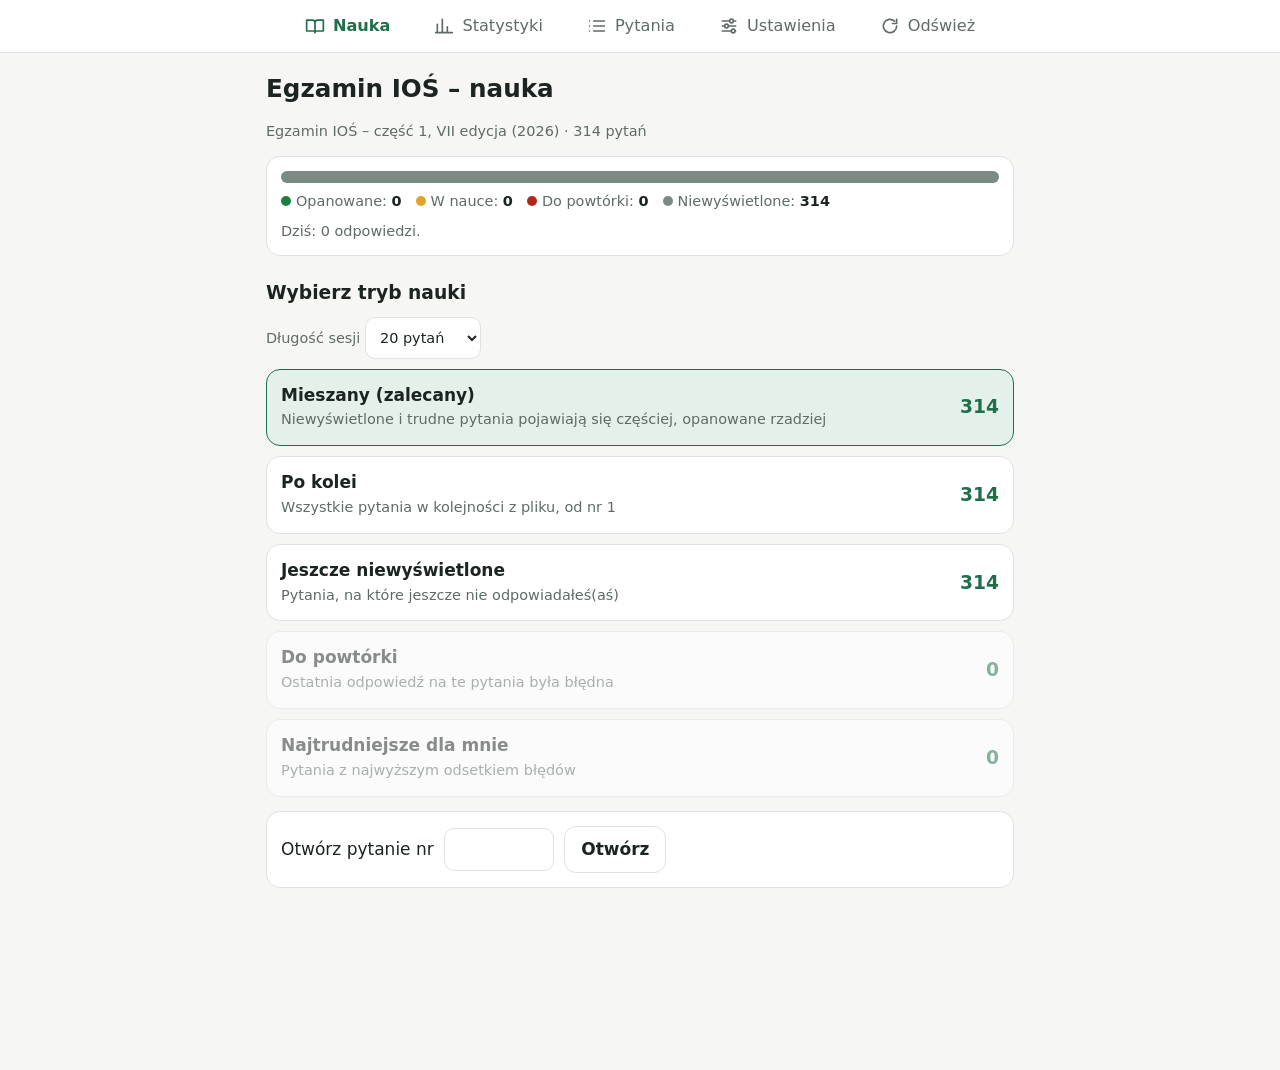
==== nauka-egzamin-ios-offline.html @ 79c7550e "Add files via upload" ====
<!doctype html>
<html lang="pl">
<head>
<meta charset="utf-8">
<meta name="viewport" content="width=device-width, initial-scale=1, viewport-fit=cover">
<title>Egzamin IOŚ – nauka</title>
<meta name="theme-color" content="#1f6f4a">
<link rel="icon" href="icons/icon-192.png">
<link rel="apple-touch-icon" href="icons/apple-touch-icon.png">
<meta name="mobile-web-app-capable" content="yes">
<meta name="apple-mobile-web-app-capable" content="yes">
<meta name="apple-mobile-web-app-title" content="Egzamin IOŚ">
<style>
:root {
  --bg: #f6f7f5; --card: #ffffff; --fg: #1c2421; --muted: #5f6b65; --line: #dde3df;
  --pri: #1f6f4a; --pri-fg: #ffffff; --pri-soft: #e4f1ea;
  --ok: #1b7f43; --okbg: #e3f4e8; --bad: #b3261e; --badbg: #fbe6e4;
  --warn: #7a5200; --warnbg: #fff3d6; --new: #7b8a83;
  --nav-h: 60px; --fs: 17px;
}
html[data-theme="dark"] {
  --bg: #121614; --card: #1c211f; --fg: #e8ece9; --muted: #9aa6a0; --line: #313a36;
  --pri: #4cae80; --pri-fg: #0b1a12; --pri-soft: #1d2e25;
  --ok: #5fcf8a; --okbg: #17301f; --bad: #ff8a80; --badbg: #3a1d1b;
  --warn: #f0c36a; --warnbg: #3a2f14; --new: #8a9892;
}
@media (prefers-color-scheme: dark) {
  html:not([data-theme="light"]) {
    --bg: #121614; --card: #1c211f; --fg: #e8ece9; --muted: #9aa6a0; --line: #313a36;
    --pri: #4cae80; --pri-fg: #0b1a12; --pri-soft: #1d2e25;
    --ok: #5fcf8a; --okbg: #17301f; --bad: #ff8a80; --badbg: #3a1d1b;
    --warn: #f0c36a; --warnbg: #3a2f14; --new: #8a9892;
  }
}
html { font-size: var(--fs); -webkit-text-size-adjust: 100%; }
/* wyłącza gest „ściągnij w dół, aby odświeżyć” (Android/Chrome), który przerywał sesję */
html, body { overscroll-behavior-y: none; }
html.fs-s { --fs: 15px; } html.fs-l { --fs: 19px; } html.fs-xl { --fs: 21px; }
* { box-sizing: border-box; }
body {
  margin: 0; background: var(--bg); color: var(--fg);
  font-family: system-ui, -apple-system, "Segoe UI", Roboto, "Helvetica Neue", Arial, sans-serif;
  line-height: 1.4; min-height: 100vh; min-height: 100dvh;
}
#view { max-width: 780px; margin: 0 auto; padding: 16px 16px calc(var(--nav-h) + 150px + env(safe-area-inset-bottom)); }
h1 { font-size: 1.45rem; margin: .2rem 0 .3rem; }
h2 { font-size: 1.1rem; margin: 1.4rem 0 .6rem; }
h3 { font-size: 1rem; margin: 0 0 .5rem; }
.muted { color: var(--muted); }
.small { font-size: .85rem; }
.card { background: var(--card); border: 1px solid var(--line); border-radius: 14px; padding: 14px; margin: 0 0 12px; }
.grid { display: grid; gap: 10px; grid-template-columns: repeat(auto-fit, minmax(150px, 1fr)); margin: 0 0 12px; }
.stat { background: var(--card); border: 1px solid var(--line); border-radius: 14px; padding: 12px 14px; }
.stat b { display: block; font-size: 1.6rem; line-height: 1.1; }
.stat span { color: var(--muted); font-size: .82rem; }
.good { color: var(--ok); } .badc { color: var(--bad); }

/* nawigacja */
#nav {
  position: fixed; left: 0; right: 0; bottom: 0; z-index: 20; display: flex;
  background: var(--card); border-top: 1px solid var(--line); padding-bottom: env(safe-area-inset-bottom);
}
#nav a {
  flex: 1; display: flex; flex-direction: column; align-items: center; justify-content: center; gap: 2px;
  height: var(--nav-h); color: var(--muted); text-decoration: none; font-size: .72rem;
}
#rfsh { display: none; flex: 0 0 auto; align-items: center; gap: 8px; padding: 0 22px; height: 52px; font: inherit; font-size: .95rem; color: var(--muted); background: none; border: 0; cursor: pointer; }
#rfsh:hover { color: var(--fg); }
#nav svg { width: 24px; height: 24px; fill: none; stroke: currentColor; stroke-width: 2; stroke-linecap: round; stroke-linejoin: round; }
#nav a.on { color: var(--pri); font-weight: 650; }
@media (min-width: 760px) {
  body { display: flex; flex-direction: column; }
  #nav { position: sticky; top: 0; bottom: auto; order: -1; border-top: 0; border-bottom: 1px solid var(--line); justify-content: center; padding-bottom: 0; }
  #nav a { flex: 0 0 auto; flex-direction: row; gap: 8px; padding: 0 22px; height: 52px; font-size: .95rem; }
  #nav svg { width: 20px; height: 20px; }
  #rfsh { display: flex; }
  #view { width: 100%; padding-bottom: 170px; }
}

/* przyciski */
.btn {
  font: inherit; border: 1px solid var(--line); background: var(--card); color: var(--fg);
  border-radius: 12px; padding: 11px 16px; min-height: 46px; cursor: pointer; font-weight: 600;
}
.btn:hover { border-color: var(--pri); }
.btn.pri { background: var(--pri); color: var(--pri-fg); border-color: var(--pri); }
.btn.danger { color: var(--bad); border-color: var(--bad); }
.btn.ghost { background: transparent; }
.btn[disabled] { opacity: .5; cursor: default; }
.btns { display: flex; flex-wrap: wrap; gap: 8px; }
.btns .btn { flex: 1 1 auto; }

/* tryby nauki */
.mode {
  display: flex; align-items: center; gap: 12px; width: 100%; text-align: left; font: inherit; color: inherit;
  background: var(--card); border: 1px solid var(--line); border-radius: 14px; padding: 14px; margin: 0 0 10px; cursor: pointer;
}
.mode:hover { border-color: var(--pri); }
.mode[disabled] { opacity: .5; cursor: default; }
.mode .t { flex: 1; } .mode .t b { display: block; } .mode .t span { color: var(--muted); font-size: .85rem; }
.mode .n { font-weight: 700; color: var(--pri); font-size: 1.1rem; }
.mode.rec { border-color: var(--pri); background: var(--pri-soft); }
.row { display: flex; gap: 10px; align-items: center; flex-wrap: wrap; }
select, input[type=number], input[type=search], input[type=text] {
  font: inherit; color: var(--fg); background: var(--card); border: 1px solid var(--line);
  border-radius: 10px; padding: 9px 10px; min-height: 42px;
}
input[type=search] { width: 100%; }

/* pasek */
.bar { display: flex; height: 12px; border-radius: 7px; overflow: hidden; background: var(--line); }
.bar i { display: block; height: 100%; }
.c-mastered { background: var(--ok); } .c-learning { background: #e0a526; } .c-hard { background: var(--bad); } .c-new { background: var(--new); }
.legend { display: flex; flex-wrap: wrap; gap: 4px 14px; margin-top: 8px; font-size: .85rem; color: var(--muted); }
.legend b { color: var(--fg); }
.dot { display: inline-block; width: 10px; height: 10px; border-radius: 50%; margin-right: 5px; vertical-align: baseline; }

/* pytanie */
.qhead { display: flex; align-items: center; gap: 10px; margin-bottom: 6px; }
.qhead .no { font-weight: 700; }
.qhead .sp { flex: 1; }
.tally { font-variant-numeric: tabular-nums; font-size: .9rem; }
.prog { height: 5px; background: var(--line); border-radius: 3px; overflow: hidden; margin-bottom: 14px; }
.prog i { display: block; height: 100%; background: var(--pri); }
.qnav { display: flex; align-items: center; gap: 8px; margin: -4px 0 10px; }
.qnav .sp { flex: 1; }
.qnav .btn { min-height: 36px; padding: 4px 12px; font-size: .9rem; }
.qtext { font-size: 1.1rem; font-weight: 600; margin: 0 0 14px; white-space: pre-line; overflow-wrap: anywhere; }
.opt {
  display: flex; gap: 12px; width: 100%; text-align: left; align-items: flex-start; font: inherit; color: inherit;
  background: var(--card); border: 2px solid var(--line); border-radius: 14px; padding: 12px 14px; margin: 0 0 10px; cursor: pointer;
}
.opt:hover:not([disabled]) { border-color: var(--pri); }
.opt .let {
  flex: 0 0 auto; width: 2rem; height: 2rem; border-radius: 50%; display: grid; place-items: center;
  background: var(--line); font-weight: 700; text-transform: uppercase;
}
.opt .txt { flex: 1; white-space: pre-line; overflow-wrap: anywhere; line-height: 1.4; padding-top: 3px; }
.opt .mk { flex: 0 0 auto; font-weight: 800; padding-top: 3px; }
.opt[disabled] { cursor: default; }
.opt.ok { border-color: var(--ok); background: var(--okbg); }
.opt.ok .let { background: var(--ok); color: var(--pri-fg); }
.opt.ok .mk { color: var(--ok); }
.opt.bad { border-color: var(--bad); background: var(--badbg); }
.opt.bad .let { background: var(--bad); color: #fff; }
.opt.bad .mk { color: var(--bad); }
.opt.dim { opacity: .55; }
.opt.sel { border-color: var(--pri); }

.fb {
  position: sticky; bottom: calc(var(--nav-h) + env(safe-area-inset-bottom) + 8px);
  background: var(--card); border: 2px solid var(--line); border-radius: 14px; padding: 12px; margin-top: 8px;
  box-shadow: 0 6px 22px rgba(0,0,0,.14); z-index: 5;
}
@media (min-width: 760px) { .fb { bottom: 12px; } }
.fb.ok { border-color: var(--ok); } .fb.bad { border-color: var(--bad); } .fb.info { border-color: var(--warn); }
.fb .msg { font-weight: 700; margin-bottom: 8px; }
.fb.ok .msg { color: var(--ok); } .fb.bad .msg { color: var(--bad); } .fb.info .msg { color: var(--warn); }
.expl { background: var(--pri-soft); border-radius: 12px; padding: 12px 14px; margin: 4px 0 10px; white-space: pre-line; }
.expl h3 { margin-bottom: 4px; }
.note { background: var(--warnbg); color: var(--fg); border-radius: 12px; padding: 10px 14px; margin: 4px 0 10px; font-size: .92rem; }
.kbd { font-size: .8rem; color: var(--muted); margin-top: 10px; }
@media (max-width: 759px) { .kbd { display: none; } }

/* listy */
.chips { display: flex; flex-wrap: wrap; gap: 6px; margin: 10px 0; }
.chip { font: inherit; font-size: .85rem; border: 1px solid var(--line); background: var(--card); color: var(--fg); border-radius: 20px; padding: 6px 12px; cursor: pointer; }
.chip.on { background: var(--pri); color: var(--pri-fg); border-color: var(--pri); }
.qrow {
  display: flex; gap: 10px; align-items: flex-start; width: 100%; text-align: left; font: inherit; color: inherit;
  background: var(--card); border: 1px solid var(--line); border-radius: 12px; padding: 10px 12px; margin: 0 0 8px; cursor: pointer;
}
.qrow:hover { border-color: var(--pri); }
.qrow .id { flex: 0 0 2.6rem; font-weight: 700; color: var(--muted); font-variant-numeric: tabular-nums; }
.qrow .tx { flex: 1; overflow-wrap: anywhere; }
.qrow .tx small { display: block; color: var(--muted); margin-top: 2px; }
.tag { font-size: .75rem; border-radius: 10px; padding: 2px 8px; white-space: nowrap; border: 1px solid var(--line); color: var(--muted); }
.tag.mastered { color: var(--ok); border-color: var(--ok); } .tag.hard { color: var(--bad); border-color: var(--bad); }
.tag.learning { color: var(--warn); border-color: var(--warn); }

/* sekcja „Błędne odpowiedzi z ostatniej sesji” na ekranie głównym */
.rvhead { display: flex; align-items: center; gap: 10px; }
.rvhead h2 { flex: 1; margin: 0; font-size: 1.05rem; }
.rvx { min-height: 36px; padding: 4px 12px; }
.rvlist { max-height: 42vh; overflow-y: auto; overscroll-behavior: contain; margin-top: 8px; }
.rvlist .qrow:last-child { margin-bottom: 0; }
.qrow.done { opacity: .5; }

svg.chart { width: 100%; height: auto; display: block; }
svg.chart text { fill: var(--muted); font-size: 15px; }
svg.chart .gl line { stroke: var(--line); }
svg.chart .bars rect { fill: var(--line); }
svg.chart .ln { fill: none; stroke: var(--pri); stroke-width: 2.5; stroke-linejoin: round; }
svg.chart .pt { fill: var(--pri); stroke: var(--card); stroke-width: 2; }

/* toast i modal */
#toast { position: fixed; left: 50%; transform: translateX(-50%); bottom: calc(var(--nav-h) + env(safe-area-inset-bottom) + 14px); z-index: 50; display: flex; flex-direction: column; gap: 8px; align-items: center; pointer-events: none; width: calc(100% - 24px); max-width: 520px; }
#toast .t { pointer-events: auto; background: #26302b; color: #fff; padding: 11px 16px; border-radius: 12px; box-shadow: 0 6px 20px rgba(0,0,0,.3); display: flex; gap: 14px; align-items: center; }
#toast .t button { font: inherit; font-weight: 700; color: #9be3bc; background: none; border: 0; cursor: pointer; padding: 4px; }
#toast .t.alert { background: #c62828; border: 2px solid #fff; padding: 14px 16px; font-weight: 600; box-shadow: 0 8px 28px rgba(0,0,0,.45); }
#toast .t.alert span { flex: 1; }
#toast .t.alert button { color: #c62828; background: #fff; border-radius: 10px; padding: 9px 14px; min-height: 40px; }
#toast .t.alert button.x { color: #fff; background: transparent; padding: 4px 8px; min-height: 0; }
.mback { position: fixed; inset: 0; background: rgba(0,0,0,.5); z-index: 60; display: grid; place-items: center; padding: 16px; }
.mbox { background: var(--card); color: var(--fg); border-radius: 16px; padding: 18px; max-width: 460px; width: 100%; max-height: 90vh; overflow: auto; }
.mbody { margin: 0 0 14px; white-space: pre-line; }
.mbtns { display: flex; flex-wrap: wrap; gap: 8px; justify-content: flex-end; }
.hidden { display: none !important; }
table.t { width: 100%; border-collapse: collapse; font-size: .92rem; }
table.t td, table.t th { text-align: left; padding: 8px 6px; border-bottom: 1px solid var(--line); vertical-align: top; }
table.t th { color: var(--muted); font-weight: 600; font-size: .8rem; }
table.t tr.click { cursor: pointer; } table.t tr.click:hover td { background: var(--pri-soft); }
table.t td.num { white-space: nowrap; font-variant-numeric: tabular-nums; }

.kh { font-weight: 400; opacity: .7; }
@media (max-width: 759px) { .kh { display: none; } }

</style>
</head>
<body>
<main id="view"><p class="muted" style="padding:16px">Ładowanie…</p></main>
<nav id="nav" aria-label="Nawigacja">
  <a href="#/" data-r="home"><svg viewBox="0 0 24 24" aria-hidden="true"><path d="M2 5h7a3 3 0 0 1 3 3v12a2 2 0 0 0-2-2H2z M22 5h-7a3 3 0 0 0-3 3v12a2 2 0 0 1 2-2h8z"/></svg><span>Nauka</span></a>
  <a href="#/stats" data-r="stats"><svg viewBox="0 0 24 24" aria-hidden="true"><path d="M4 20V10M10 20V4M16 20v-7M22 20H2"/></svg><span>Statystyki</span></a>
  <a href="#/list" data-r="list"><svg viewBox="0 0 24 24" aria-hidden="true"><path d="M8 6h13M8 12h13M8 18h13M3 6h.01M3 12h.01M3 18h.01"/></svg><span>Pytania</span></a>
  <a href="#/settings" data-r="settings"><svg viewBox="0 0 24 24" aria-hidden="true"><path d="M4 6h8M18 6h2M4 12h2M12 12h8M4 18h10M20 18h0"/><circle cx="15" cy="6" r="2.2"/><circle cx="9" cy="12" r="2.2"/><circle cx="17" cy="18" r="2.2"/></svg><span>Ustawienia</span></a>
  <button id="rfsh" type="button" data-act="refresh" title="Odśwież aplikację (pobierz najnowszą wersję)"><svg viewBox="0 0 24 24" aria-hidden="true"><path d="M20 12a8 8 0 1 1-2.5-5.8M20 4v5h-5"/></svg><span>Odśwież</span></button>
</nav>
<div id="toast" role="status" aria-live="polite"></div>
<div id="modal"></div>
<script type="application/json" id="embedded-data">{"zbior": "ios-2026-vii", "nazwa": "Egzamin IOŚ – część 1, VII edycja (2026)", "wersja": "2026-11-18", "pytania": [{"id": 1, "pytanie": "Ustawa Prawo wodne reguluje zagadnienia:", "odpowiedzi": {"a": "gospodarowania wodami zgodnie z zasadą zrównoważonego rozwoju, w szczególności kształtowania i ochrony zasobów wodnych, korzystania z wód oraz zarządzania zasobami wodnymi", "b": "zbiorowego zaopatrzenia w wodę i zbiorowego odprowadzania ścieków", "c": "zasad ochrony środowiska oraz warunków korzystania z jego zasobów, z uwzględnieniem wymagań zrównoważonego rozwoju"}, "poprawna": "a", "komentarz": "art. 1 Prawa wodnego"}, {"id": 2, "pytanie": "Szczególnym korzystaniem z wód nie jest:", "odpowiedzi": {"a": "rolnicze wykorzystanie ścieków, jeżeli ich łączna ilość jest większa niż 5 m3 na dobę", "b": "wprowadzanie ścieków do wód lub do ziemi w ilości nieprzekraczającej łącznie 5 m3 na dobę", "c": "korzystanie z wód do nawadniania gruntów lub upraw, a także na potrzeby działalności rolniczej w rozumieniu art. 2 ust. 2 ustawy z dnia 15 listopada 1984 r. o podatku rolnym, w ilości większej niż średniorocznie 5 m3 na dobę"}, "poprawna": "b", "komentarz": "art. 33 ust. 4 pkt 2 i art. 34 Prawa wodnego"}, {"id": 3, "pytanie": "Kontrola odprowadzania ścieków z domów jednorodzinnych należy do:", "odpowiedzi": {"a": "wójta gminy", "b": "wojewódzkiego inspektora ochrony środowiska", "c": "obu wyżej wymienionych organów"}, "poprawna": "a", "komentarz": "art. 6 ust. 5a i art. 9u ust. 1 ustawy o utrzymaniu czystości i porządku w gminach"}, {"id": 4, "pytanie": "Pozwolenie wodnoprawne jest wymagane na:", "odpowiedzi": {"a": "usługi wodne, szczególne korzystanie z wód, wykonanie urządzeń wodnych", "b": "zwykłe korzystanie z wód", "c": "obie odpowiedzi są prawidłowe"}, "poprawna": "a", "komentarz": "art. 389 Prawa wodnego"}, {"id": 5, "pytanie": "Kontrola z zakresu gospodarki wodno-ściekowej obejmuje:", "odpowiedzi": {"a": "tylko zaopatrzenie w wodę (źródło zaopatrzenia, zużycie, urządzenia do poboru, zgodność wielkości poboru wody z pozwoleniem, przestrzeganie innych warunków pozwolenia)", "b": "zaopatrzenie w wodę (jak wyżej) i odprowadzanie ścieków (odbiornik, stan formalno- prawny, dotrzymywanie warunków pozwolenia wodnoprawnego)", "c": "tylko całodobowy pobór próbek ścieków"}, "poprawna": "b", "komentarz": "potwierdzenie pośrednie: ISK, Biblioteka – lista kontrolna horyzontalna 1.2.1 „Gospodarka wodno-ściekowa” (cz. I – zaopatrzenie w wodę, cz. II – odprowadzanie ścieków do wód lub do ziemi)"}, {"id": 6, "pytanie": "Wojewódzki inspektor ochrony środowiska może nie uznać wyników pomiarów ilości, stanu i składu ścieków przedkładanych przez podmiot, gdy:", "odpowiedzi": {"a": "wyniki pomiarów nie zostały przekazane w terminie", "b": "pomiary nasuwają zastrzeżenia", "c": "wyniki pomiarów przekazano na nieobowiązujących wzorach dokumentów"}, "poprawna": "b", "komentarz": "art. 305 POŚ"}, {"id": 7, "pytanie": "Wydanie decyzji o opłacie podwyższonej następuje na podstawie wyników:", "odpowiedzi": {"a": "pomiarów kontrolnych wioś", "b": "pomiarów wykonanych na zlecenie zakładu przez Centralne Laboratorium Badawcze GIOŚ", "c": "pomiarów automonitoringowych zakładu, przesłanych do wioś"}, "poprawna": "c", "komentarz": "art. 282 ust. 2, art. 284 i 286 Prawa wodnego"}, {"id": 8, "pytanie": "Kontrole korzystania z wód i ochrony zasobów wodnych oraz utrzymywania wód i urządzeń wodnych wykonują:", "odpowiedzi": {"a": "wojewódzcy inspektorzy ochrony środowiska", "b": "marszałkowie województw", "c": "Wody Polskie"}, "poprawna": "c", "komentarz": "art. 334 pkt 1 i 5 oraz art. 335 ust. 1 pkt 1 Prawa wodnego"}, {"id": 9, "pytanie": "Celem Krajowego programu oczyszczania ścieków komunalnych (KPOŚK) jest:", "odpowiedzi": {"a": "ograniczenie zrzutów nieoczyszczonych ścieków", "b": "budowa oczyszczalni ścieków i systemów kanalizacyjnych", "c": "obie odpowiedzi są prawdziwe"}, "poprawna": "c", "komentarz": "potwierdzenie pośrednie: art. 86–88 Prawa wodnego; prezentacja z kursu: „34. Ścieki + woda cz. II”, sl. 5 (cel KPOŚK – pośrednio)."}, {"id": 10, "pytanie": "Opłatę podwyższoną za korzystanie z usług wodnych z przekroczeniem warunków pozwolenia wodnoprawnego wymierza:", "odpowiedzi": {"a": "właściwy organ Inspekcji Ochrony Środowiska", "b": "właściwy organ Wód Polskich", "c": "żadna z odpowiedzi nie jest prawidłowa"}, "poprawna": "a", "komentarz": "art. 282 ust. 8 Prawa wodnego"}, {"id": 11, "pytanie": "Za pobór wody z przekroczeniem warunków pozwolenia ustala się:", "odpowiedzi": {"a": "karę administracyjną", "b": "opłatę stałą", "c": "opłatę podwyższoną"}, "poprawna": "c", "komentarz": "art. 280 Prawa wodnego"}, {"id": 12, "pytanie": "Przez stan ścieków rozumie się:", "odpowiedzi": {"a": "ilość ścieków", "b": "stężenie substancji zawartych w ściekach", "c": "temperaturę, odczyn, poziom substancji promieniotwórczych i stopień rozcieńczenia ścieków eliminujący toksyczne oddziaływanie ścieków na ryby"}, "poprawna": "c", "komentarz": "art. 283 ust. 3 Prawa wodnego (definicja stanu ścieków: temperatura, odczyn, poziom substancji promieniotwórczych i stopień rozcieńczenia ścieków eliminujący toksyczne oddziaływanie na ryby); prezentacja z kursu: „34. Ścieki + woda cz. II”, sl. 59."}, {"id": 13, "pytanie": "Ponoszenia opłaty podwyższonej można uniknąć poprzez:", "odpowiedzi": {"a": "realizację jakiegokolwiek przedsięwzięcia z zakresu gospodarki wodno-ściekowej", "b": "realizację przedsięwzięcia w celu usunięcia przyczyny ponoszenia opłaty", "c": "złożenie wniosku o odroczenie terminu jej płatności w związku z realizowanym przedsięwzięciem mającym na celu usunięcie przyczyn ponoszenia opłaty"}, "poprawna": "c", "komentarz": "art. 296 Prawa wodnego"}, {"id": 14, "pytanie": "Program działań mających na celu zmniejszenie zanieczyszczenia wód azotanami pochodzącymi ze źródeł rolniczych, obejmuje:", "odpowiedzi": {"a": "teren całej Polski", "b": "tylko 4 województwa największe pod względem powierzchni", "c": "tylko województwa, w których dominują gospodarstwa powyżej 100 ha"}, "poprawna": "a", "komentarz": "art. 104 ust. 1 Prawa wodnego"}, {"id": 15, "pytanie": "Ograniczenia rolniczego wykorzystania nawozów dotyczą:", "odpowiedzi": {"a": "gleb zamarzniętych, zalanych wodą, nasyconych wodą lub przykrytych śniegiem", "b": "terenów o dużym nachyleniu i terenów położonych w pobliżu wód powierzchniowych", "c": "obie odpowiedzi są dobre"}, "poprawna": "c", "komentarz": "art. 104 ust. 2 pkt 1 lit. a Prawa wodnego"}, {"id": 16, "pytanie": "Wojewódzki inspektor ochrony środowiska na podstawie wyników kontroli dotyczącej stosowania Programu działań może:", "odpowiedzi": {"a": "tylko nakazać usunięcie nieprawidłowości", "b": "tylko ustalić obowiązek uiszczenia opłaty za nieprawidłowości enumeratywnie wymienione w stosownym przepisie", "c": "żadna z odpowiedzi nie jest prawidłowa"}, "poprawna": "c", "komentarz": "art. 109 ust. 1 Prawa wodnego (organ może nakazać usunięcie nieprawidłowości albo ustalić opłatę)"}, {"id": 17, "pytanie": "Zwykłe korzystanie z wód obejmuje:", "odpowiedzi": {"a": "pobór wód podziemnych lub wód powierzchniowych w ilości średniorocznie 15 m3/d", "b": "wprowadzanie ścieków do wód lub do ziemi w ilości nieprzekraczającej łącznie 5 m3/d", "c": "pobór wód na cele prowadzenia działalności gospodarczej przez osobę fizyczną"}, "poprawna": "b", "komentarz": "art. 33 ust. 4 Prawa wodnego"}, {"id": 18, "pytanie": "Postępowania w sprawie opłaty podwyższonej za korzystanie z usług wodnych polegających na poborze wód podziemnych lub wód powierzchniowych lub wprowadzaniu ścieków do wód lub do ziemi z przekroczeniem warunków określonych w pozwoleniu wodnoprawnym albo w pozwoleniu zintegrowanym, nie wszczyna się, jeżeli:", "odpowiedzi": {"a": "przewidywana wysokość tej opłaty nie przekracza 100 zł", "b": "przewidywana wysokość tej opłaty nie przekracza 800 zł", "c": "nie ma żadnej kwoty ograniczającej możliwość wszczęcia postepowania w takich sprawach"}, "poprawna": "a", "komentarz": "art. 282 ust. 11 i art. 283 ust. 7 Prawa wodnego"}, {"id": 19, "pytanie": "Opłatę stałą i zmienną za usługi wodne ustala:", "odpowiedzi": {"a": "podmiot eksploatujący urządzenie wodne", "b": "właściwy wojewódzki inspektor ochrony środowiska", "c": "właściwy organ Państwowego Gospodarstwa Wodnego Wody Polskie"}, "poprawna": "c", "komentarz": "art. 271 i art. 272 ust. 17 Prawa wodnego"}, {"id": 20, "pytanie": "Kontrolę gospodarowania wodami w zakresie przestrzegania nałożonych na właścicieli gruntów obowiązków oraz ograniczeń wynikających ze stosowania Programu działań mających na celu zmniejszenie zanieczyszczenia wód azotanami pochodzącymi ze źródeł rolniczych wykonują:", "odpowiedzi": {"a": "Agencja Restrukturyzacji i Modernizacji Rolnictwa", "b": "Inspekcja Ochrony Środowiska", "c": "Państwowe Gospodarstwo Wodne Wody Polskie"}, "poprawna": "b", "komentarz": "art. 108 ust. 1 Prawa wodnego"}, {"id": 21, "pytanie": "Plan nawożenia azotem muszą opracować podmioty:", "odpowiedzi": {"a": "posiadające gospodarstwo rolne o powierzchni powyżej 50 ha lub utrzymujące obsadę większą niż 50 dużych jednostek przeliczeniowych (DJP)", "b": "nabywające nawóz naturalny lub produkt pofermentacyjny", "c": "prowadzące chów lub hodowlę drobiu powyżej 40 000 stanowisk lub chów lub hodowlę świń powyżej 2000 stanowisk dla świń o wadze ponad 30 kg lub 750 stanowisk dla macior"}, "poprawna": "c", "komentarz": "art. 105a ust. 1 pkt 1 Prawa wodnego"}, {"id": 22, "pytanie": "Przez poważną awarię rozumie się:", "odpowiedzi": {"a": "zdarzenie z udziałem jednej substancji niebezpiecznej, prowadzące do powstania zagrożenia dla środowiska", "b": "zdarzenie z udziałem co najmniej kilku niebezpiecznych substancji, prowadzące do powstania zagrożenia życia lub zdrowia ludzi", "c": "zdarzenie z udziałem jednej lub więcej niebezpiecznych substancji, prowadzące do powstania zagrożenia życia lub zdrowia ludzi lub środowiska, natychmiast lub z opóźnieniem"}, "poprawna": "c", "komentarz": "art. 3 pkt 23 POŚ"}, {"id": 23, "pytanie": "Jeżeli kontrola w zakładzie ZDR lub ZZR wykaże istotne naruszenia wymagań w zakresie przeciwdziałania poważnej awarii, ponowną kontrolę przeprowadza się:", "odpowiedzi": {"a": "niezwłocznie", "b": "w terminie 6 miesięcy od dnia zakończenia tej kontroli", "c": "według uznania wojewódzkiego inspektora ochrony środowiska"}, "poprawna": "b", "komentarz": "art. 5a ust. 6 ustawy o IOŚ"}, {"id": 24, "pytanie": "Kompetencje Inspekcji Ochrony Środowiska w zakresie zapobiegania poważnym awariom (p.a.) obejmują:", "odpowiedzi": {"a": "kontrolę podmiotów, których działalność może stanowić przyczynę p.a.; badanie przyczyn powstawania oraz sposobów likwidacji skutków p.a. dla środowiska; prowadzenie rejestru zakładów, których działalność może być przyczyną wystąpienia p.a., w tym zakładów o zwiększonym ryzyku i zakładów o dużym ryzyku", "b": "prowadzenie rejestru zakładów o zwiększonym i zakładów o dużym ryzyku oraz wydawanie zakazów i ograniczeń w korzystaniu ze środowiska", "c": "kontrolę podmiotów korzystających ze środowiska oraz nadzór nad usuwaniem skutków awarii"}, "poprawna": "a", "komentarz": "art. 29 pkt 1, 3 i 4 ustawy o IOŚ"}, {"id": 25, "pytanie": "Kontrole planowe w zakładach o dużym ryzyku (ZDR) wykonuje się z częstotliwością:", "odpowiedzi": {"a": "co najmniej raz na 3 lata", "b": "co najmniej raz w roku", "c": "uzgodnioną z komendantem wojewódzkim PSP"}, "poprawna": "b", "komentarz": "art. 31 ust. 1 ustawy o IOŚ"}, {"id": 26, "pytanie": "O zaliczeniu zakładu do zakładu o dużym ryzyku wystąpienia poważnej awarii lub do zakładu o zwiększonym ryzyku decydują:", "odpowiedzi": {"a": "zagrożenie stwarzane przez substancje znajdujące się w zakładzie", "b": "wielkość produkcji", "c": "ilość, kategoria i rodzaj substancji niebezpiecznej"}, "poprawna": "c", "komentarz": "art. 248 POŚ"}, {"id": 27, "pytanie": "Które niżej wymienione cechy awarii decydują o zaliczeniu jej do poważnej awarii:", "odpowiedzi": {"a": "wyłącznie rodzaj zdarzenia, którym może być emisja, pożar lub eksplozja", "b": "wyłącznie wystąpienie zagrożenia dla życia lub zdrowia ludzi lub środowiska", "c": "rodzaj zdarzenia, w szczególności emisja, pożar lub eksplozja; miejsce zdarzenia – w trakcie procesu przemysłowego, magazynowania lub transportu; występowanie jednej lub więcej niebezpiecznych substancji; skutek – powstanie zagrożenia życia lub zdrowia ludzi lub środowiska, natychmiast lub z opóźnieniem"}, "poprawna": "c", "komentarz": "art. 3 pkt 23 POŚ"}, {"id": 28, "pytanie": "W razie awarii wojewódzki inspektor ochrony środowiska może, w drodze decyzji, zarządzić:", "odpowiedzi": {"a": "przeprowadzenie właściwych badań dotyczących przyczyn, przebiegu i skutków awarii", "b": "zaktualizowanie raportu o bezpieczeństwie", "c": "przećwiczenie wewnętrznego planu operacyjno-ratowniczego"}, "poprawna": "a", "komentarz": "art. 247 ust. 1 POŚ"}, {"id": 29, "pytanie": "Uzyskanie decyzji o środowiskowych uwarunkowaniach realizacji inwestycji wymagane jest przed uzyskaniem:", "odpowiedzi": {"a": "pozwolenia na budowę", "b": "zezwolenia na zbieranie odpadów, zezwolenia na przetwarzanie odpadów", "c": "obie odpowiedzi są prawidłowe"}, "poprawna": "c", "komentarz": "art. 72 ust. 1 pkt 1 i 21 UIŚ"}, {"id": 30, "pytanie": "Nowo zbudowany obiekt budowlany nie może być eksploatowany, jeżeli w okresie 30 dni od zakończenia rozruchu:", "odpowiedzi": {"a": "nie są dotrzymywane standardy emisyjne", "b": "nie są dotrzymywane standardy jakości środowiska", "c": "żadna z odpowiedzi nie jest prawidłowa"}, "poprawna": "a", "komentarz": "art. 365 ust. 2 pkt 2 POŚ"}, {"id": 31, "pytanie": "Celem kontroli inwestycyjnej jest:", "odpowiedzi": {"a": "ograniczenie nadmiernego rozwoju firm", "b": "niedopuszczenie do użytkowania nowego lub przebudowanego obiektu budowlanego lub instalacji, które nie spełniają wymagań określonych w przepisach ochrony środowiska", "c": "ochrona krajobrazu przed zaśmieceniem kolejnymi inwestycjami"}, "poprawna": "b", "komentarz": "art. 76 ust. 1 POŚ"}, {"id": 32, "pytanie": "Kontrola inwestycyjna przeprowadzana przez Inspekcję Ochrony Środowiska dotyczy:", "odpowiedzi": {"a": "przedsięwzięć mogących powodować znaczne zanieczyszczenie poszczególnych elementów przyrodniczych albo środowiska jako całości", "b": "przedsięwzięć mogących zawsze znacząco lub potencjalnie znacząco oddziaływać na środowisko", "c": "przedsięwzięć w gospodarce odpadami"}, "poprawna": "b", "komentarz": "art. 76 ust. 4 POŚ"}, {"id": 33, "pytanie": "Nowo zbudowany lub przebudowany obiekt budowlany może być oddany do użytku gdy:", "odpowiedzi": {"a": "przed rozpoczęciem procesu inwestycyjnego uzyskano pozwolenie na budowę", "b": "zastosowano nowoczesne rozwiązania technologiczne", "c": "spełnia wymagania ochrony środowiska, tj. zastosowano środki techniczne chroniące środowisko; zastosowano odpowiednie rozwiązania technologiczne; uzyskano wymagane decyzje na korzystanie ze środowiska"}, "poprawna": "c", "komentarz": "art. 76 ust. 2 POŚ"}, {"id": 34, "pytanie": "Inwestor, który zamierza oddać obiekt do użytkowania, realizowany jako przedsięwzięcie mogące znacząco oddziaływać na środowisko, winien poinformować o tym wojewódzkiego inspektora ochrony środowiska w terminie:", "odpowiedzi": {"a": "2 miesięcy przed terminem oddania do użytkowania", "b": "30 dni przed terminem oddania do użytkowania", "c": "7 dni przed terminem oddania do użytkowania"}, "poprawna": "b", "komentarz": "art. 76 ust. 4 POŚ"}, {"id": 35, "pytanie": "Czy wojewódzki inspektor ochrony środowiska ma uprawnienie do nakładania kar administracyjnych za naruszenia warunków, wymogów i obowiązków decyzji o środowiskowych uwarunkowaniach?", "odpowiedzi": {"a": "tak", "b": "nie", "c": "to zależy od wielkości inwestycji"}, "poprawna": "a", "komentarz": "art. 136a ust. 1 i 3 UIŚ"}, {"id": 36, "pytanie": "Wojewódzki inspektor ochrony środowiska wydaje decyzję o wstrzymaniu oddania do użytkowania nowo zbudowanego lub przebudowanego obiektu budowlanego, gdy:", "odpowiedzi": {"a": "podczas kontroli stwierdzono, że obiekt nie spełnia wymagań ochrony środowiska", "b": "kontrolowany odmówił podpisania protokołu kontroli", "c": "kontrolowany nie okazał decyzji o środowiskowych wymaganiach"}, "poprawna": "a", "komentarz": "art. 365 ust. 2 pkt 1 POŚ"}, {"id": 37, "pytanie": "Specyfika kontroli bez ustalonego sprawcy polega na:", "odpowiedzi": {"a": "jednostronnych czynnościach inspektora z powodu braku kontrolowanego", "b": "udziale skarżących w kontroli", "c": "podejmowaniu kontroli tylko z udziałem pracownika CLB GIOŚ"}, "poprawna": "a", "komentarz": "ISK 5.2 (rozpoznanie w terenie zgłoszenia z nieustalonym sprawcą w celu wykrycia sprawcy; protokół podpisuje sam inspektor); prezentacja z kursu: „49. Kontrola w terenie bez ustalonego podmiotu”, sl. 6 (czynności jednostronne, brak kontrolowanego)."}, {"id": 38, "pytanie": "Ph-metr służy do pomiaru:", "odpowiedzi": {"a": "tlenu rozpuszczonego", "b": "przewodności właściwej", "c": "odczynu"}, "poprawna": "c", "komentarz": "prezentacja z kursu: „49. Kontrola w terenie bez ustalonego podmiotu”, sl. 32 (pH-metr – pomiar odczynu); wiedza ogólna."}, {"id": 39, "pytanie": "Pojęcie notoryjności mówi, że:", "odpowiedzi": {"a": "dowodu nie można uznać za niedopuszczalny wyłącznie na tej podstawie, że został uzyskany z naruszeniem przepisów postępowania lub za pomocą czynu zabronionego", "b": "kara za czyn popełniany wielokrotnie powinna być sumą kar przewidzianych dla pojedynczego czynu karalnego", "c": "fakty powszechnie znane nie wymagają dowodu"}, "poprawna": "c", "komentarz": "art. 168 KPK"}, {"id": 40, "pytanie": "W protokole sporządzonym zgodnie z Kodeksem Postępowania Karnego:", "odpowiedzi": {"a": "można umieścić dane dotyczące miejsca zamieszkania i miejsca pracy pokrzywdzonych i świadków uczestniczących w czynności", "b": "można umieścić numer telefonu, telefaksu i adresu poczty elektronicznej pokrzywdzonych i świadków uczestniczących w czynności", "c": "nie można umieścić danych dotyczących miejsca zamieszkania i miejsca pracy pokrzywdzonych"}, "poprawna": "c", "komentarz": "art. 148a § 1 KPK"}, {"id": 41, "pytanie": "W przypadku powzięcia uzasadnionego podejrzenia popełnienia przestępstwa przeciwko środowisku określonego w art. 182, art. 183 lub art. 186 Kodeksu karnego lub wykroczeń przeciwko środowisku określonych w przepisach odrębnych czynności polegające na ustalaniu tożsamości osób oraz żądaniu okazania dokumentów niezbędnych do wymierzenia grzywny może podjąć", "odpowiedzi": {"a": "pracownik Wojewódzkiego Inspektoratu Ochrony Środowiska", "b": "Dyrektor Generalny Głównego Inspektoratu Ochrony Środowiska", "c": "upoważniony przez Wojewódzkiego Inspektora Ochrony Środowiska inspektor Inspekcji Ochrony Środowiska"}, "poprawna": "c", "komentarz": "art. 10b ust. 1–2 ustawy o IOŚ"}, {"id": 42, "pytanie": "Odmowa podania inspektorowi Inspekcji Ochrony Środowiska wykonującemu czynności służbowe na podstawie przepisów określonych w ustawie o Inspekcji ochrony środowiska danych personalnych przez osobę legitymowaną jest:", "odpowiedzi": {"a": "wykroczeniem z art. 65 Kodeksu wykroczeń", "b": "przestępstwem z art. 190a Kodeksu karnego", "c": "prawem legitymowanej osoby zgodnie z przepisami rozporządzenia o ochronie danych osobowych"}, "poprawna": "a", "komentarz": "art. 65 § 2 KW"}, {"id": 43, "pytanie": "Wojewódzki inspektor ochrony środowiska może wystąpić z wnioskiem o udzielenie pomocy w ustalaniu tożsamości i przesłuchiwaniu osób w celu ustalenia stanu faktycznego istotnego dla prowadzonego postępowania do:", "odpowiedzi": {"a": "Policji lub organów administracji publicznej, w tym do Krajowej Administracji Skarbowej, Inspekcji Transportu Drogowego, urzędów nadzoru górniczego, Państwowej Inspekcji Pracy, Inspekcji Handlowej, Państwowej Inspekcji Sanitarnej, Inspekcji Weterynaryjnej, Państwowej Inspekcji Ochrony Roślin i Nasiennictwa, Straży Granicznej, Państwowej Straży Pożarnej", "b": "wojewódzki inspektor ochrony środowiska zobowiązany jest podjąć czynności samodzielnie", "c": "przedsiębiorcy prowadzącego działalność gospodarczą związaną z niszczeniem dokumentów"}, "poprawna": "a", "komentarz": "art. 10a ust. 1–2 ustawy o IOŚ"}, {"id": 44, "pytanie": "Wskaż zdanie zgodne z prawdą:", "odpowiedzi": {"a": "organy Inspekcji Ochrony Środowiska nie mogą składać wniosków o ukaranie, a jedynie popierać akty oskarżenia złożone przez uprawnionego oskarżyciela", "b": "w sprawach o wykroczenia przeciwko środowisku organom Inspekcji Ochrony Środowiska przysługuje uprawnienie oskarżyciela publicznego także wtedy, gdy wniosek o ukaranie za wykroczenie złożył inny uprawniony oskarżyciel", "c": "w przypadku stwierdzenia nieprawidłowości w zakresie wydawania przez organy ochrony środowiska decyzji ustalających warunki korzystania ze środowiska organ Inspekcji Ochrony Środowiska niezwłocznie wszczyna śledztwo w sprawie"}, "poprawna": "b", "komentarz": "art. 14 ustawy o IOŚ"}, {"id": 45, "pytanie": "Z domniemaniem faktycznym mamy do czynienia:", "odpowiedzi": {"a": "gdy przepis prawa nakazuje przyjmowanie faktów za stwierdzone", "b": "gdy założenia dowodowe zaprzeczają faktom stwierdzonym", "c": "gdy z istnienia określonych faktów wnioskuje się o innych faktach"}, "poprawna": "c", "komentarz": "art. 231 Kodeksu postępowania cywilnego (domniemanie faktyczne); prezentacja z kursu: „05. Zabezpieczanie i pozyskiwanie materiału dowodowego cz. I”, sl. 20."}, {"id": 46, "pytanie": "Świadkami nie mogą być:", "odpowiedzi": {"a": "osoby niezdolne do spostrzegania lub komunikowania swych spostrzeżeń", "b": "duchowni co do faktów dotyczących tajemnicy skarbowej", "c": "funkcjonariusze KAS, ITD oraz UTK zaangażowani w zwalczanie przestępczości środowiskowej"}, "poprawna": "a", "komentarz": "najlepsza z opcji; por. art. 178 i art. 192 § 2 KPK; prezentacja z kursu: „28. Postępowanie administracyjne cz. III i cz. IV”, sl. 81 (kto nie może być świadkiem); „05. Zabezpieczanie i pozyskiwanie materiału dowodowego cz. I”, sl. 31."}, {"id": 47, "pytanie": "W razie stwierdzenia nieprawidłowości w działaniach organów administracji publicznej w zakresie ochrony środowiska organ IOŚ może:", "odpowiedzi": {"a": "skierować wystąpienie o wyjaśnienie przyczyn nieprawidłowości lub o ich usunięcie lub zwrócić się o wszczęcie postępowania administracyjnego, wnieść skargę do sądu administracyjnego, a także uczestniczyć w tych postępowaniach - na prawach przysługujących prokuratorowi", "b": "zwrócić się do NFOŚiGW o zablokowanie finansowania projektów prowadzonych przez organ ze środków pozyskanych z NFOŚiGW", "c": "skierować wyłącznie wystąpienie o wyjaśnienie przyczyn nieprawidłowości"}, "poprawna": "a", "komentarz": "art. 16 ust. 3 ustawy o IOŚ"}, {"id": 48, "pytanie": "Katalog środków dowodowych dopuszczalnych w postepowaniu dowodowym w postępowaniu administracyjnym ma charakter:", "odpowiedzi": {"a": "katalogu otwartego", "b": "katalogu zamkniętego", "c": "żadne z powyższych"}, "poprawna": "a", "komentarz": "art. 75 § 1 KPA"}, {"id": 49, "pytanie": "Podczas kontroli ruchu drogowego inspektorom ochrony środowiska przysługują uprawnienia w zakresie", "odpowiedzi": {"a": "legitymowania uczestnika ruchu i wydawania mu wiążących poleceń co do sposobu korzystania z drogi lub używania pojazdu", "b": "zrywania plomb celem fizycznej kontroli przewożonych odpadów", "c": "używania urządzeń nagłaśniających, sygnalizacyjnych lub świetlnych, służących do wydawania wiążących poleceń uczestnikowi ruchu"}, "poprawna": "a", "komentarz": "art. 129 ust. 4aa w zw. z ust. 2 pkt 1 Prawa o ruchu drogowym"}, {"id": 50, "pytanie": "Czy Inspektor Inspekcji Ochrony Środowiska posiada uprawnienia do zrywania plomb zabezpieczających przewożony ładunek (odpady) założone na środkach transportu", "odpowiedzi": {"a": "nie", "b": "tak", "c": "tak, ale tylko przy spełnieniu wymagań określonych w przepisach umowy ADR"}, "poprawna": "a", "komentarz": "art. 129 ust. 4aa Prawa o ruchu drogowym (katalog nie obejmuje zdejmowania plomb)"}, {"id": 51, "pytanie": "Dane zgromadzone w centralnej ewidencji pojazdów", "odpowiedzi": {"a": "mogą zostać udostępnione organom Inspekcji Ochrony Środowiska o ile są one niezbędne do realizacji ustawowych zadań", "b": "dostępne są każdemu inspektorowi ochrony środowiska poprzez ISK", "c": "jako dane wrażliwe dostępne są tylko funkcjonariuszom Policji, CBA oraz ABW"}, "poprawna": "a", "komentarz": "art. 80c ust. 1 pkt 31 Prawa o ruchu drogowym"}, {"id": 52, "pytanie": "W celu przeprowadzenia kontroli w ruchu drogowym, Inspektor Inspekcji Ochrony Środowiska zatrzymuje pojazdy, poruszając się wyłącznie", "odpowiedzi": {"a": "oznakowanym pojazdem", "b": "pieszo", "c": "uprzywilejowanym pojazdem"}, "poprawna": "b", "komentarz": "§ 21 ust. 2 rozporządzenia MSWiA z 5.11.2019 w sprawie kontroli ruchu drogowego"}, {"id": 53, "pytanie": "Przepisy regulujące obowiązki i prawa przy kontroli pojazdów przez Inspektorów Inspekcji Ochrony Środowiska określone są:", "odpowiedzi": {"a": "wyłącznie w ustawie z dnia 20 lipca 1991 r. o Inspekcji Ochrony Środowiska", "b": "w całości w ustawie z dnia 20 czerwca 1997 r. Prawo o ruchu drogowym", "c": "między innymi w Rozporządzeniu Ministra Spraw Wewnętrznych i Administracji z dnia 5 listopada 2019 r. w sprawie kontroli ruchu drogowego"}, "poprawna": "c", "komentarz": "§ 21 rozporządzenia MSWiA z 5.11.2019 w sprawie kontroli ruchu drogowego"}, {"id": 54, "pytanie": "Pojazd transportujący odpady w ruchu transgranicznym powinien być oznaczony:", "odpowiedzi": {"a": "tablicą z literą „A”", "b": "tablicą z napisem „Abfall”", "c": "tablicą z napisem „TPO” – transgraniczne przemieszczanie odpadów"}, "poprawna": "a", "komentarz": "§ 10 ust. 1 rozporządzenia MŚ z 7.10.2016 w sprawie transportu odpadów"}, {"id": 55, "pytanie": "Zaznacz prawidłową odpowiedź. Pojazdy należące do sił zbrojnych wykonujące krajowy przewóz towarów niebezpiecznych:", "odpowiedzi": {"a": "nie muszą być oznakowane zgodnie z przepisami umowy ADR", "b": "muszą być wyposażone zgodnie z przepisami umowy ADR", "c": "muszą być przystosowane do przewozu towarów niebezpiecznych zgodnie z umową ADR"}, "poprawna": "a", "komentarz": "art. 59 ustawy o przewozie towarów niebezpiecznych"}, {"id": 56, "pytanie": "Jeżeli w trakcie kontroli transportu odpadów w międzynarodowym przemieszczaniu odpadów ujawniono nielegalne transgraniczne przemieszczanie odpadów to:", "odpowiedzi": {"a": "organ który stwierdził nielegalne międzynarodowe przemieszczanie odpadów, podejmuje niezwłocznie działania mające na celu zabezpieczenie przed oddziaływaniem odpadów na środowisko, w tym szczególnie życie i zdrowie ludzi", "b": "za zabezpieczenie odpadów odpowiada Wojewódzki Inspektor Ochrony Środowiska właściwy dla miejsca zatrzymania odpadów", "c": "odpady powinny zostać zabezpieczone jako dowód rzeczowy przez prokuratora prowadzące postepowanie w sprawie"}, "poprawna": "a", "komentarz": "art. 27 ust. 1 ustawy o międzynarodowym przemieszczaniu odpadów"}, {"id": 57, "pytanie": "Odpady drewna zawierające lub zanieczyszczone substancjami niebezpiecznymi (podkłady kolejowe):", "odpowiedzi": {"a": "ich przewóz nie podlega przepisom umowy ADR", "b": "nie są odpadami niebezpiecznymi", "c": "nadają się do bezpośredniego odzysku w piecach ogrzewania centralnego w gospodarstwach domowych"}, "poprawna": "a", "komentarz": "potwierdzenie pośrednie: opcje b i c są sprzeczne z katalogiem odpadów (17 02 04* to odpad niebezpieczny) i z art. 155 ustawy o odpadach; o objęciu ADR decydują kryteria klasyfikacyjne ADR, nie kod odpadu (art. 2 pkt 4 ustawy o przewozie towarów niebezpiecznych); prezentacja z kursu: „48. Kontrola środków transportu”, sl. 38 (17 02 04* – nie podlega przepisom ADR)."}, {"id": 58, "pytanie": "Zaznacz prawidłowe zdanie:", "odpowiedzi": {"a": "przepisów rozporządzenia Ministra Środowiska z dnia 7 października 2016 r. w sprawie szczegółowych wymagań dla transportu odpadów nie stosuje się do odpadów które nie stanowią towarów niebezpiecznych w rozumieniu ustawy z dnia 19 sierpnia 2011 r. o przewozie towarów niebezpiecznych", "b": "przepisów rozporządzenia Ministra Środowiska z dnia 7 października 2016 r. w sprawie szczegółowych wymagań dla transportu odpadów nie stosuje się do odpadów stanowiących towary niebezpieczne w rozumieniu ustawy z dnia 19 sierpnia 2011 r. o przewozie towarów niebezpiecznych", "c": "przepisów międzynarodowej konwencji dotyczącej drogowego przewozu towarów i ładunków niebezpiecznych nie stosuje się do odpadów stanowiących towary niebezpieczne w rozumieniu ustawy z dnia 19 sierpnia 2011 r. o przewozie towarów niebezpiecznych"}, "poprawna": "b", "komentarz": "§ 2 rozporządzenia MŚ z 7.10.2016 w sprawie transportu odpadów"}, {"id": 59, "pytanie": "Organami ochrony środowiska są:", "odpowiedzi": {"a": "wójt, burmistrz lub prezydent miasta; starosta; sejmik województwa; marszałek województwa; wojewoda; minister właściwy do spraw klimatu; Generalny Dyrektor Ochrony Środowiska; regionalny dyrektor ochrony środowiska", "b": "wójt, burmistrz lub prezydent miasta; starosta; sejmik województwa; marszałek województwa; wojewoda; minister właściwy do spraw klimatu; Generalny Dyrektor Ochrony Środowiska; Prezes Państwowej Agencji Atomistyki", "c": "wójt, burmistrz lub prezydent miasta; starosta, sejmik województwa; marszałek województwa; wojewoda; minister właściwy do spraw klimatu; Generalny Dyrektor Ochrony Środowiska; regionalny dyrektor ochrony środowiska, Instytut Ochrony Środowiska - Państwowy Instytut Badawczy"}, "poprawna": "a", "komentarz": "art. 376 POŚ"}, {"id": 60, "pytanie": "Czy wszystkie organy ochrony środowiska mają uprawnienia do prowadzenia kontroli przestrzegania i stosowania przepisów o ochronie środowiska:", "odpowiedzi": {"a": "tak", "b": "nie", "c": "wyłącznie minister właściwy do spraw klimatu, marszałek województwa, starosta oraz wójt, burmistrz lub prezydent miasta sprawują kontrolę przestrzegania i stosowania przepisów o ochronie środowiska w zakresie objętym właściwością tych organów oraz organy Inspekcji Ochrony Środowiska działające na podstawie przepisów ustawy o Inspekcji Ochrony Środowiska wykonują zadania w zakresie ochrony środowiska, jeżeli ustawa tak stanowi"}, "poprawna": "c", "komentarz": "art. 376 i art. 379 ust. 1 POŚ"}, {"id": 61, "pytanie": "Wójt, burmistrz lub prezydent miasta, starosta, marszałek województwa lub minister właściwy do spraw klimatu występują do wojewódzkiego inspektora ochrony środowiska o podjęcie odpowiednich działań będących w jego kompetencji, jeżeli:", "odpowiedzi": {"a": "zawsze gdy wpłynie do nich wniosek o interwencję", "b": "w wyniku kontroli organy te stwierdzą naruszenie przez kontrolowany podmiot przepisów o ochronie środowiska lub występuje uzasadnione podejrzenie, że takie naruszenie mogło nastąpić, przekazując dokumentację sprawy", "c": "nie występują do wojewódzkiego inspektora ochrony środowiska, ponieważ mają uprawnienia kontrolne i sami podejmują działania"}, "poprawna": "b", "komentarz": "art. 379 ust. 5 POŚ"}, {"id": 62, "pytanie": "Organami administracji publicznej są:", "odpowiedzi": {"a": "ministrowie, centralne organy administracji rządowej, wojewodowie oraz działające w ich imieniu lub we własnym inne organy administracji rządowej (zespolonej i niezespolonej), organy jednostek samorządu terytorialnego oraz organy i podmioty, które są powołane z mocy prawa lub na podstawie porozumień do rozstrzygania spraw indywidualnych w drodze decyzji administracyjnych", "b": "nie są określone", "c": "wyłącznie organy jednostek samorządu terytorialnego"}, "poprawna": "a", "komentarz": "art. 5 § 2 pkt 3 KPA"}, {"id": 63, "pytanie": "Do realizacji jakich zadań powołana jest Inspekcja Ochrony Środowiska:", "odpowiedzi": {"a": "do kontroli odpowiedzialności za zapobieganie szkodom w środowisku i naprawę szkód w środowisku", "b": "do kontroli przestrzegania przepisów o ochronie środowiska oraz badania i oceny stanu środowiska", "c": "do współdziałania z organizatorami i innymi służbami w ochronie porządku podczas zgromadzeń i imprez publicznych"}, "poprawna": "b", "komentarz": "art. 1 ustawy o IOŚ"}, {"id": 64, "pytanie": "Organami Inspekcji Ochrony Środowiska są:", "odpowiedzi": {"a": "Główny Inspektor Ochrony Środowiska", "b": "wojewódzki inspektor ochrony środowiska jako organ rządowej administracji zespolonej w województwie", "c": "odpowiedź a i b jest prawidłowa"}, "poprawna": "c", "komentarz": "art. 3 ustawy o IOŚ"}, {"id": 65, "pytanie": "Główny Inspektor Ochrony Środowiska jest:", "odpowiedzi": {"a": "organem samorządowym", "b": "centralnym organem administracji rządowej nadzorowanym przez ministra właściwego do spraw klimatu", "c": "jednostką pomocniczą gminy"}, "poprawna": "b", "komentarz": "art. 3a ustawy o IOŚ"}, {"id": 66, "pytanie": "Które z zadań należą do właściwości Inspekcji Ochrony Środowiska?", "odpowiedzi": {"a": "kontrola podmiotów korzystających ze środowiska w rozumieniu ustawy Prawo ochrony środowiska", "b": "wydawanie decyzji ustalających warunki korzystania ze środowiska", "c": "wydawanie decyzji o przywróceniu środowiska do właściwego stanu"}, "poprawna": "a", "komentarz": "art. 2 ust. 1 pkt 1 ustawy o IOŚ"}, {"id": 67, "pytanie": "Inspektor Inspekcji Ochrony Środowiska przy wykonywaniu kontroli uprawniony jest między innymi do:", "odpowiedzi": {"a": "oceny sposobu eksploatacji instalacji lub urządzeń, wstępu przez całą dobę na teren kontrolowanej nieruchomości, środka transportu, na teren niezwiązany z prowadzeniem działalności gospodarczej, określenia składu morfologicznego odpadów, zatrzymania osoby podejrzanej o popełnienie czynu zabronionego, żądania wstrzymania ruchu instalacji", "b": "oceny sposobu eksploatacji instalacji lub urządzeń, wstępu przez całą dobę na teren kontrolowanej nieruchomości, obiektu lub jego części, na którym prowadzona jest działalność gospodarcza, do środka transportu, na teren niezwiązany z prowadzeniem działalności gospodarczej, określenia składu morfologicznego odpadów w oparciu o wiedzę ekspercką, żądania wstrzymania ruchu lub uruchomienia instalacji", "c": "oceny sposobu eksploatacji instalacji lub urządzeń, wstępu przez całą dobę wyłącznie na teren kontrolowanej nieruchomości, określenia składu morfologicznego odpadów, zatrzymania osoby podejrzanej o popełnienie czynu zabronionego, żądania wstrzymania ruchu instalacji"}, "poprawna": "b", "komentarz": "art. 9 ust. 2 pkt 1, 3 i 10 ustawy o IOŚ"}, {"id": 68, "pytanie": "Co jest celem oględzin", "odpowiedzi": {"a": "spisanie oświadczeń osób biorących udział w oględzinach", "b": "obiektywna rekonstrukcja przebiegu zdarzenia i zabezpieczenie rzeczowego materiału dowodowego", "c": "domniemanie na podstawie przedstawionej dokumentacji fotograficznej stanu faktycznego"}, "poprawna": "b", "komentarz": "prezentacja z kursu: „07. Metodologia prowadzenia oględzin”, sl. 8; eliminacja opcji oczywiście błędnych."}, {"id": 69, "pytanie": "Ile i jakie są zasady prowadzenia oględzin", "odpowiedzi": {"a": "są 4 podstawowe zasad prowadzenia oględzin\n1) zasada ustnego ustalenia\n2) zasada pośredniości\n3) zasada wieloosobowego kierownictwa\n4) zasada podejmowania działań w wolnej chwili", "b": "jest 12 podstawowych zasad prowadzenia oględzin\n1) zasada bezpośredniości\n2) zasada wszechstronności i dokładności\n3) zasada obiektywizmu\n4) zasada planowości\n5) zasada indywidualności\n6) zasada szybkości\n7) zasada zachowania wartości dowodowej śladów i przeciwdziałania kontaminacji\n8) zasada pisemności\n9) zasada ekonomiczności\n10) zasada tajności\n11) zasada przestrzegania wymogów bezpieczeństwa i higieny pracy\n12) zasada jednoosobowego kierownictwa", "c": "nie są określone zasady prowadzenia oględzin"}, "poprawna": "b", "komentarz": "potwierdzenie pośrednie: prezentacja z kursu: „07. Metodologia prowadzenia oględzin”, sl. 20–28 (12 zasad prowadzenia oględzin); materiały Policji „Zasady i sposoby prowadzenia oględzin” wymieniają 10 z 12 zasad; eliminacja opcji oczywiście błędnych (a, c)."}, {"id": 70, "pytanie": "Ile jest i jakie są najważniejsze zasady sporządzania protokołu oględzin", "odpowiedzi": {"a": "są 3 najważniejsze zasady sporządzania protokołu oględzin\n1) zasada kolejności wykonywania czynności oględzinowych\n2) zasada stosowania odrębności protokołu oględzin od pozostałej dokumentacji\n3) zasada zawierania wniosków i przypuszczeń w podsumowującej części protokołu", "b": "nie są określone zasady sporządzania protokołu oględzin", "c": "jest 9 najważniejszych zasad sporządzania protokołu oględzin\n1) zasada komunikatywności\n2) zasada stosowania odpowiednich form gramatycznych\n3) zasada dokładności\n4) zasada zwięzłości opisu\n5) zasada bezpośredniości\n6) zasada obiektywizmu\n7) zasada zgodności dokumentacyjnej\n8) zasada jednolitego nazewnictwa\n9) zasada systematyczności"}, "poprawna": "c", "komentarz": "prezentacja z kursu: „07. Metodologia prowadzenia oględzin”, sl. 35–42 (zasady sporządzania protokołu oględzin); materiały Policji „Zasady sporządzania protokołu oględzin” – 9 zasad."}, {"id": 71, "pytanie": "Z ilu i jakich części składa się protokół oględzin", "odpowiedzi": {"a": "protokół oględzin składa się z 3 części\n1) wstępnej\n2) wniosków\n3) faktów i okoliczności, które nie mają znaczenia dla przedmiotu oględzin", "b": "nie można wyodrębnić żadnych części protokołu oględzin", "c": "protokół oględzin składa się z 3 części\n1) wstępnej\n2) opisowej\n3) końcowej"}, "poprawna": "c", "komentarz": "prezentacja z kursu: „07. Metodologia prowadzenia oględzin”, sl. 43; eliminacja opcji oczywiście błędnych."}, {"id": 72, "pytanie": "Ile i jakie są metody dokonywania oględzin rozumianych jako taktyka postępowania na miejscu zdarzenia:", "odpowiedzi": {"a": "wyróżnić można 2 metody dokonywania oględzin rozumianych jako taktyka postępowania na miejscu zdarzenia:\n1) metodę obiektywną\n2) metodę subiektywną", "b": "nie są określone metody dokonywania oględzin dotyczące taktyki postępowania na miejscu zdarzenia", "c": "naprzemienne stosowanie metody obiektywnej i subiektywnej w miejscu poddanym oględzinom"}, "poprawna": "a", "komentarz": "prezentacja z kursu: „07. Metodologia prowadzenia oględzin”, sl. 52; materiały Policji „Zasady i sposoby prowadzenia oględzin” – metoda obiektywna i subiektywna."}, {"id": 73, "pytanie": "Kiedy osoba wezwana na przesłuchanie może odmówić składania zeznań:", "odpowiedzi": {"a": "jeśli jest osobą najbliższą dla oskarżonego (np. małżonkiem, rodzicem, dzieckiem, osobą pozostającą we wspólnym pożyciu lub w stosunku przysposobienia)", "b": "jeżeli odpowiedź mogłaby narazić przesłuchiwanego lub osobę dla niej najbliższą na odpowiedzialność za przestępstwo lub przestępstwo skarbowe", "c": "odpowiedz a i b jest prawidłowa"}, "poprawna": "c", "komentarz": "art. 182 § 1 i art. 183 § 1 KPK"}, {"id": 74, "pytanie": "Czy i kiedy należy zapoznać przesłuchiwanego z protokołem przesłuchania", "odpowiedzi": {"a": "tylko wtedy gdy w ocenie prowadzącego przesłuchanie przesłuchiwany zeznał coś ważnego", "b": "na wyraźne żądanie przesłuchiwanego", "c": "przed podpisaniem protokołu przesłuchania"}, "poprawna": "c", "komentarz": "art. 150 § 1 KPK; ISK 5.1.2 (po zaprotokołowaniu zeznań składający je zapoznaje się z całością zapisu, a następnie podpisuje protokół)"}, {"id": 75, "pytanie": "Czy z przeprowadzonego przesłuchania należy sporządzić protokół", "odpowiedzi": {"a": "nie", "b": "tak", "c": "decyzja o tym czy sporządzany jest protokół należy do prowadzącego przesłuchanie"}, "poprawna": "b", "komentarz": "art. 148 § 1 KPK"}, {"id": 76, "pytanie": "Tożsamość przesłuchiwanego inspektor Inspekcji Ochrony Środowiska ustalana na podstawie:", "odpowiedzi": {"a": "odebrania ustnej informacji od przesłuchiwanego", "b": "dowodu osobistego lub innego dokumentu pozwalającego na wiarygodne ustalenie tożsamości", "c": "informacji zamieszczonych w mediach społecznościowych"}, "poprawna": "b", "komentarz": "ISK, zał. I.5.1.2.3 (protokół przesłuchania: tożsamość ustala się na podstawie dokumentu tożsamości – nazwa, seria, numer, organ wydający)"}, {"id": 77, "pytanie": "Przesłuchiwanego o odpowiedzialności karnej za zatajenie prawdy należy uprzedzić:", "odpowiedzi": {"a": "w trakcie swobodnej wypowiedzi przesłuchiwanego", "b": "przed rozpoczęciem przesłuchania", "c": "w fazie prowadzenia czynności końcowych"}, "poprawna": "b", "komentarz": "art. 190 § 1 KPK"}, {"id": 78, "pytanie": "Przesłuchiwanemu należy umożliwić swobodną wypowiedź jeśli:", "odpowiedzi": {"a": "odpowiada na zadawane pytania", "b": "udaje, że nie rozumie zadawanych pytań", "c": "zawsze, nawet jeśli nie pamięta zdarzenia, które jest przedmiotem przesłuchania"}, "poprawna": "c", "komentarz": "art. 171 § 1 KPK"}, {"id": 79, "pytanie": "Jaki organ prowadzi nadzór w zakresie programów ochrony powietrza oraz planów działań krótkoterminowych", "odpowiedzi": {"a": "wojewoda przy pomocy wojewódzkiego inspektora ochrony środowiska", "b": "Wójt, burmistrz lub prezydent miasta, starosta lub marszałek województwa", "c": "minister właściwy do spraw klimatu"}, "poprawna": "a", "komentarz": "art. 96a ust. 1 POŚ"}, {"id": 80, "pytanie": "Co to jest instalacja w rozumieniu ustawy z dnia 27 kwietnia 2001 r. - Prawo ochrony środowiska", "odpowiedzi": {"a": "instalacji to stacjonarne urządzenie techniczne, zespół stacjonarnych urządzeń technicznych powiązanych technologicznie, do których tytułem prawnym dysponuje ten sam podmiot i położonych na terenie jednego zakładu, budowle niebędące urządzeniami technicznymi ani ich zespołami, których eksploatacja może spowodować emisję", "b": "ustawa Prawo ochrony środowiska nie określa definicji instalacji", "c": "instalacja to stacjonarne urządzenie techniczne zespół stacjonarnych urządzeń technicznych powiązanych technologicznie, do których tytułem prawnym dysponują różne podmioty, budowle niebędące urządzeniami technicznymi ani ich zespołami, których eksploatacja może spowodować emisję"}, "poprawna": "a", "komentarz": "art. 3 pkt 6 POŚ"}, {"id": 81, "pytanie": "Eksploatacja instalacji lub urządzenia w rozumieniu ustawy z dnia 27 kwietnia 2001 r. - Prawo ochrony środowiska", "odpowiedzi": {"a": "powinna powodować przekroczenie standardów emisyjnych", "b": "nie powinna powodować przekroczenia standardów emisyjnych", "c": "może powodować przekroczenie standardów emisyjnych"}, "poprawna": "b", "komentarz": "art. 141 ust. 1 POŚ"}, {"id": 82, "pytanie": "Jaki organ może nałożyć na podmiot obowiązek utworzenia stanowiska pomiarowego na emitorze zwanego potocznie króćcem pomiarowym:", "odpowiedzi": {"a": "wojewódzki inspektor ochrony środowiska", "b": "organ ochrony środowiska", "c": "Główny Inspektor Ochrony Środowiska"}, "poprawna": "b", "komentarz": "art. 150 ust. 1 POŚ – dodatkowe obowiązki pomiarowe może nałożyć organ ochrony środowiska (przepisu wprost o stanowisku pomiarowym brak); prezentacja z kursu: „32. Powietrze cz. II”, sl. 37 (miejsce stanowiska pomiarowego wyznacza organ wydający pozwolenie); eliminacja opcji oczywiście błędnych."}, {"id": 83, "pytanie": "Co oznacza skrót LCP i MCP w rozumieniu obiektów energetycznego spalania paliw", "odpowiedzi": {"a": "LCP - duże obiekty energetycznego spalania paliw o nominalne mocy cieplnej dostarczonej w paliwie powyżej 50 MW, MCP - średnie obiekty energetycznego spalania paliw o nominalnej mocy nominalnej cieplnej dostarczonej w paliwie od 1 do 50 MW", "b": "źródła emisji z silosów do magazynowania materiałów sypkich", "c": "źródła emisji opalane ekogroszkiem w zabudowie jednorodzinnej"}, "poprawna": "a", "komentarz": "LCP i MCP to skróty z dyrektyw 2010/75/UE (duże obiekty energetycznego spalania) i (UE) 2015/2193 (średnie obiekty energetycznego spalania); polskie rozporządzenie pomiarowe tych skrótów nie używa; prezentacja z kursu: „31. Powietrze cz. I”, sl. 69, 73, 75."}, {"id": 84, "pytanie": "Inspekcja Ochrony Środowiska podejmuje kontrole podmiotu w zakresie emisji hałasu jeżeli:", "odpowiedzi": {"a": "podmiot posiada decyzję o dopuszczalnym poziomie hałasu lub poziom ten został określony w pozwoleniu zintegrowanym", "b": "podmiot nie posiada decyzji o dopuszczalnym poziomie hałasu", "c": "podmiot nie posiada decyzji o dopuszczalnym poziomie hałasu, ale organ ochrony środowiska prowadzi postepowanie celem jego wydania"}, "poprawna": "a", "komentarz": "potwierdzenie pośrednie: art. 115a POŚ; ISK, lista kontrolna 1.2.4 „Ochrona przed hałasem” (warunki emisji hałasu w pozwoleniu zintegrowanym lub decyzji o dopuszczalnym poziomie hałasu); prezentacja z kursu: „35. Hałas”, sl. 29; eliminacja opcji oczywiście błędnych."}, {"id": 85, "pytanie": "Dopuszczalny poziom hałasu wyrażony wskaźnikami hałasu LAeq D (dla pory dnia) i LAeq N (dla pory nocy) określony jest:", "odpowiedzi": {"a": "tylko w pozwoleniu zintegrowanym", "b": "tylko w decyzji o dopuszczalnym poziomie hałasu", "c": "w pozwoleniu zintegrowanym lub w decyzji o dopuszczalnym poziomie hałasu"}, "poprawna": "c", "komentarz": "art. 115a ust. 3 POŚ; § 8 ust. 1–2 rozporządzenia MKiŚ w sprawie wymagań w zakresie prowadzenia pomiarów wielkości emisji"}, {"id": 86, "pytanie": "Zgodnie z ustawą Prawo ochrony środowiska, w przypadku stwierdzenia przez organ ochrony środowiska, na podstawie pomiarów własnych, lub pomiarów podmiotu obowiązanego do ich prowadzenia, że poza zakładem, w wyniku jego działalności, przekroczone są dopuszczalne poziomy hałasu, organ ten:", "odpowiedzi": {"a": "wstrzymuje działalność zakładu", "b": "wydaje zalecenie pokontrolne", "c": "wydaje decyzję o dopuszczalnym poziomie hałasu"}, "poprawna": "c", "komentarz": "art. 115a ust. 1 POŚ"}, {"id": 87, "pytanie": "Okresowy pomiar hałasu, który jest wyrażony wskaźnikami hałasu mającymi zastosowanie do ustalania i kontroli warunków korzystania ze środowiska (LAeq D i LAeq N), prowadzi się:", "odpowiedzi": {"a": "dla zakładu, na którego terenie są eksploatowane instalacje lub urządzenia emitujące hałas, dla którego została wydana decyzja o dopuszczalnym poziomie hałasu lub dla instalacji, dla której zostało wydane pozwolenie zintegrowane", "b": "raz na dwa lata, z uwzględnieniem specyfiki pracy źródeł hałasu. W przypadku źródeł hałasu pracujących sezonowo pomiary hałasu przeprowadza się w tym okresie", "c": "odpowiedz a i b jest prawidłowa"}, "poprawna": "c", "komentarz": "§ 8 ust. 1–3 rozporządzenia MKiŚ w sprawie wymagań w zakresie prowadzenia pomiarów wielkości emisji"}, {"id": 88, "pytanie": "Jaki organ wydaje decyzję o dopuszczalnym poziomie hałasu do środowiska", "odpowiedzi": {"a": "Wojewódzki Inspektor Ochrony Środowiska", "b": "Generalny Dyrektor Ochrony Środowiska", "c": "właściwy organ ochrony środowiska"}, "poprawna": "c", "komentarz": "art. 115a ust. 1 POŚ"}, {"id": 89, "pytanie": "W decyzji ustalającej wymiar kary biegnącej określa się:", "odpowiedzi": {"a": "wielkość stwierdzonego przekroczenia lub naruszenia odpowiednio w skali doby albo godziny, wymiar kary biegnącej", "b": "termin, od którego kara biegnąca będzie naliczana, jako odpowiednio dzień albo pełną godzinę zakończenia wykonania pomiarów, pobrania próbek albo dokonania innych ustaleń stanowiących podstawę stwierdzenia przekroczenia lub naruszenia", "c": "odpowiedź a i b jest prawidłowa"}, "poprawna": "c", "komentarz": "art. 300 ust. 4 POŚ"}, {"id": 90, "pytanie": "Jaka ustawa reguluje obowiązki pomiarowe dla prowadzących instalację oraz użytkowników urządzenia emitującego pola elektromagnetyczne w środowisku ogólnym?", "odpowiedzi": {"a": "ustawa o udostępnianiu informacji o środowisku i jego ochronie, udziale społeczeństwa w ochronie środowiska oraz o ocenach oddziaływania na środowisko", "b": "ustawa Prawo ochrony środowiska", "c": "ustawa o systemie zarządzania emisjami gazów cieplarnianych i innych substancji"}, "poprawna": "b", "komentarz": "art. 122a POŚ"}, {"id": 91, "pytanie": "Instalacje emitujące pola elektromagnetyczne podlegają:", "odpowiedzi": {"a": "uzyskaniu pozwolenia zintegrowanego", "b": "decyzji o dopuszczalnym poziomie emitującym pola elektromagnetyczne", "c": "zgłoszeniu organowi ochrony środowiska"}, "poprawna": "c", "komentarz": "art. 152 ust. 1 POŚ"}, {"id": 92, "pytanie": "Prowadzący instalację oraz użytkownik urządzenia emitującego pola elektromagnetyczne zobowiązany jest do wykonywania pomiarów poziomów pól elektromagnetycznych", "odpowiedzi": {"a": "bezpośrednio przed rozpoczęciem użytkowania instalacji lub urządzenia; każdorazowo w przypadku zmiany warunków pracy instalacji lub urządzenia, w tym zmiany spowodowane zmianami w wyposażeniu instalacji lub urządzenia, o ile zmiany te mogą mieć wpływ na zmianę poziomów pól elektromagnetycznych, których źródłem jest instalacja lub urządzenie; każdorazowo w przypadku zmiany istniejącego stanu zagospodarowania i zabudowy nieruchomości skutkującej zmianami w występowaniu miejsc dostępnych dla ludności w otoczeniu instalacji lub urządzenia - na pisemny wniosek właściciela lub zarządcy nieruchomości, na której nastąpiła ta zmiana", "b": "przed likwidacją urządzenia emitującego pola elektromagnetyczne", "c": "okresowo tzn. pomiary poziomów pól elektromagnetycznych prowadzi się dwa razy w roku, raz w sezonie zimowym (październik-marzec) oraz raz w sezonie letnim (kwiecień-wrzesień)"}, "poprawna": "a", "komentarz": "art. 122a ust. 1 POŚ"}, {"id": 93, "pytanie": "Zadania realizowane przez wojewódzkiego inspektora ochrony środowiska w zakresie pól elektromagnetycznych obejmują:", "odpowiedzi": {"a": "ocena poziomów pól elektromagnetycznych w środowisku i obserwacja zmian w ramach Państwowego Monitoringu Środowiska", "b": "prowadzenie kontroli w terenie i ocena wyników pomiarów przedkładanych przez podmioty", "c": "prowadzenie wykazu obowiązujących pozwoleń wydanych dla stacji bazowych telefonii komórkowych (tzw. pozwolenia radiowe, uprawniające do używania urządzeń radiowych w lokalizacji i z parametrami określonymi w danym pozwoleniu radiowym)"}, "poprawna": "b", "komentarz": "art. 29i ust. 2 ustawy o wspieraniu rozwoju usług i sieci telekomunikacyjnych; art. 122a POŚ"}, {"id": 94, "pytanie": "W Systemie Informacyjnym o Instalacjach wytwarzających Promieniowanie Elektro Magnetyczne SI2PEM są gromadzone m.in. dane o wynikach pomiarów wykonywanych przez:", "odpowiedzi": {"a": "przedsiębiorcy telekomunikacyjni prowadzący instalacje emitujące pola elektromagnetyczne lub będący użytkownikami takich instalacji lub planujący nowe instalacje emitujące pole elektromagnetyczne; akredytowane laboratoria Prezes UKE; organy Inspekcji Ochrony Środowiska; organy inspekcji sanitarnej,", "b": "organy ochrony środowiska, podmioty prowadzące pomiary pola elektromagnetycznego wykonywane przez akredytowane laboratoria", "c": "odpowiedź a i b jest prawidłowa"}, "poprawna": "c", "komentarz": "art. 29h ustawy o wspieraniu rozwoju usług i sieci telekomunikacyjnych"}, {"id": 95, "pytanie": "Kto zgodnie z art. 147 ustawy z dnia 27 kwietnia 2001 r. Prawo ochrony środowiska zobowiązany jest do wykonywania okresowych pomiarów wielkości emisji", "odpowiedzi": {"a": "prowadzący instalację oraz użytkownik urządzenia", "b": "Główny Inspektorat Ochrony Środowiska", "c": "Wojewódzkie Inspektoraty Ochrony Środowiska"}, "poprawna": "a", "komentarz": "art. 147 ust. 1 POŚ"}, {"id": 96, "pytanie": "Ocenie w ramach kontroli dokumentacyjnych automonitoringowych podlegają wyniki pomiarów i badania przedkładane przez podmioty do tego zobowiązane tj.:", "odpowiedzi": {"a": "pomiary i badania\n1) emisji pyłów i gazów do powietrza\n2) jakości i ilości odprowadzanych ścieków\n3) ilości pobieranej wody\n4) poziomu hałasu emitowanego do środowiska\n5) poziomu pól elektromagnetycznych w środowisku\n6) stanu środowiska w obszarze oddziaływania różnych obiektów (np. składowiska odpadów, stacje i bazy paliw)", "b": "pomiary na potrzeby uzyskania decyzji wydawanych przez organy ochrony środowiska", "c": "Inspekcja Ochrony Środowiska nie ocenia wyników i badań przedkładanych przez podmioty"}, "poprawna": "a", "komentarz": "ISK 5.3 (wykaz dokumentów podlegających kontroli automonitoringowej: pomiary emisji do powietrza, ścieków, poboru wody, hałasu, pól elektromagnetycznych, badania stanu środowiska)"}, {"id": 97, "pytanie": "W jakim przypadku inspektor Inspekcji Ochrony Środowiska może odstąpić od sporządzenia adnotacji z kontroli dokumentacyjnej automonitoringowej:", "odpowiedzi": {"a": "w przypadku gdy na podstawie przeprowadzonej analizy stwierdzi naruszenie warunków emisji w stosunku do posiadanej decyzji organu ochrony środowiska określającej warunki korzystania ze środowiska", "b": "wyłącznie w przypadku podjęcia decyzji o przeprowadzeniu kontroli w terenie, wówczas prowadzona analiza dokumentacji traktowana jest jako przygotowanie do tej kontroli", "c": "nie ma takiej możliwości"}, "poprawna": "b", "komentarz": "ISK 5.3 (adnotacji nie sporządza się jedynie przy decyzji o przeprowadzeniu kontroli w terenie – analiza dokumentacji jest wtedy przygotowaniem do kontroli)"}, {"id": 98, "pytanie": "Czy wyniki pomiarów w związku z emisją gazów i pyłów do powietrza z eksploatacji instalacji lub urządzenia w wyniku monitorowania procesów technologicznych przekazywane są do WIOŚ:", "odpowiedzi": {"a": "dla wszystkich instalacji, na które został nałożony obowiązek ich prowadzenia", "b": "dla wszystkich urządzeń, na które został nałożony obowiązek ich prowadzenia", "c": "odpowiedź a i b jest prawidłowa"}, "poprawna": "c", "komentarz": "§ 2 ust. 1 rozporządzenia MKiŚ z 15.12.2020 (Dz.U. poz. 2405)"}, {"id": 99, "pytanie": "Z jaką częstotliwością eksploatujący instalację lub urządzenie przedkłada wynik pomiarów okresowych wykonywanych częściej niż jeden raz w miesiącu w związku z emisją gazów i pyłów do powietrza:", "odpowiedzi": {"a": "w ciągu 15 dni od dnia zakończenia kwartału, w którym pomiary zostały wykonane", "b": "w ciągu 7 dni od dnia zakończenia kwartału, w którym pomiary zostały wykonane", "c": "w ciągu 30 dni od dnia zakończenia kwartału, w którym pomiary zostały wykonane"}, "poprawna": "c", "komentarz": "§ 7 pkt 2 rozporządzenia MKiŚ z 15.12.2020 (Dz.U. poz. 2405)"}, {"id": 100, "pytanie": "Z jaką częstotliwością eksploatujący instalację lub urządzenie przedkłada wynik pomiarów ciągłych w związku z emisją gazów i pyłów do powietrza:", "odpowiedzi": {"a": "za I półrocze w ciągu 30 dni od dnia zakończenia półrocza, w którym pomiary zostały wykonane", "b": "za rok kalendarzowy – do dnia 31 stycznia roku następującego po roku kalendarzowym, w którym pomiary zostały wykonane", "c": "odpowiedź a i b jest prawidłowa"}, "poprawna": "c", "komentarz": "§ 7 pkt 1 rozporządzenia MKiŚ z 15.12.2020 (Dz.U. poz. 2405)"}, {"id": 101, "pytanie": "Z kontroli dokumentacyjnej sporządza się:", "odpowiedzi": {"a": "notatkę służbową", "b": "adnotację z kontroli dokumentacyjnej", "c": "protokół"}, "poprawna": "b", "komentarz": "ISK 5.3 (kontrolę dokumentacyjną dokumentuje się adnotacją sporządzaną w systemie ISK – zał. I.5.3.1 i I.5.3.2)"}, {"id": 102, "pytanie": "W jakim przypadku służby celne mogą zwrócić się do WIOŚ z prośbą o opinię:", "odpowiedzi": {"a": "w przypadku gdy służby celne zatrzymają do kontroli przewożone produkty w celu ustalenia czy zatrzymane do kontroli celnej produkty spełniają wymagania określone w ustawie z dnia 24 kwietnia 2009 r. o bateriach i akumulatorach", "b": "w przypadku gdy służby celne przewożą produkty niewiadomego pochodzenia", "c": "w przypadku gdy służby celne wytworzą w wyniku swojej działalności zużyte baterie i akumulatory"}, "poprawna": "a", "komentarz": "art. 2 ust. 1 pkt 1 lit. k ustawy o IOŚ; ISK 5.3 (zał. I.5.3.4 – opinia dla służb celnych w sprawie baterii i akumulatorów)"}, {"id": 103, "pytanie": "Inspekcja Ochrony Środowiska może wykonywać czynności z użyciem bezzałogowych statków powietrznych:", "odpowiedzi": {"a": "wyłącznie w trakcie wykonywania kontroli przestrzegania wymagań ochrony środowiska", "b": "wyłącznie w trakcie wykonywania czynności o których mowa w art. 10b ust. 2 ustawy o Inspekcji Ochrony Środowiska", "c": "w trakcie wykonywania kontroli przestrzegania wymagań ochrony środowiska oraz wykonywania czynności o których mowa w art. 10b ust. 2 ustawy o Inspekcji Ochrony Środowiska"}, "poprawna": "c", "komentarz": "art. 9 ust. 2 pkt 2 i art. 10b ust. 2 pkt 1 ustawy o IOŚ"}, {"id": 104, "pytanie": "Celem stosowania urządzeń technicznych w pracy IOŚ jest:", "odpowiedzi": {"a": "ułatwienie i usprawnienie wykonywania kontroli przestrzegania wymagań ochrony środowiska oraz wykonywania czynności o których mowa w art. 10b ust. 2 ustawy o Inspekcji Ochrony Środowiska", "b": "podniesienie efektywności kontroli przestrzegania wymagań ochrony środowiska oraz wykonywania czynności o których mowa w art. 10b ust. 2 ustawy o Inspekcji Ochrony Środowiska", "c": "wszystkie odpowiedzi są prawidłowe"}, "poprawna": "c", "komentarz": "prezentacja z kursu: „30b. Stosowanie urządzeń technicznych w pracy IOŚ, w tym rejestracja obrazu, dźwięku cz II”, sl. 19; wiedza ogólna."}, {"id": 105, "pytanie": "Czynności kontrolne prowadzone z użyciem bezzałogowych statków powietrznych mogą być wykonywane bez okazania legitymacji służbowej i poinformowania przedsiębiorcy lub osoby, wobec której podjęto czynności kontrolne, o przysługujących im prawach oraz obowiązkach w trakcie kontroli, tylko wówczas jeśli takie loty wykonywane są gdy operator bezzałogowego statku powietrznego:", "odpowiedzi": {"a": "znajduje się poza terenem, do którego prowadzący działalność posiada tytuł prawny", "b": "znajduje się na terenie, do którego prowadzący działalność posiada tytuł prawny", "c": "wszystkie wskazane odpowiedzi są prawidłowe"}, "poprawna": "a", "komentarz": "art. 49 ust. 3a i 3b Prawa przedsiębiorców (loty BSP bez okazania legitymacji, gdy operator znajduje się poza terenem, do którego przedsiębiorca ma tytuł prawny); prezentacja z kursu: „14. Zasady przeprowadzania kontroli – ogólne cz. IV”, sl. 12."}, {"id": 106, "pytanie": "Loty bezzałogowymi statkami powietrznymi może wykonywać:", "odpowiedzi": {"a": "każdy pracownik Inspekcji Ochrony Środowiska", "b": "pracownik Inspekcji Ochrony Środowiska posiadający stosowne uprawnienia do wykonywania takich lotów", "c": "wyłącznie pracownik będący Inspektorem Inspekcji Ochrony Środowiska"}, "poprawna": "b", "komentarz": "art. 49 ust. 3a Prawa przedsiębiorców; prezentacja z kursu: „14. Zasady przeprowadzania kontroli – ogólne cz. IV”, sl. 12 (loty wykonują pracownicy z uprawnieniami); eliminacja opcji oczywiście błędnych."}, {"id": 107, "pytanie": "W sprawach o wykroczenia przeciwko środowisku organom Inspekcji Ochrony Środowiska przysługuje uprawnienie oskarżyciela publicznego także wtedy, gdy:", "odpowiedzi": {"a": "wniosek o ukaranie za wykroczenie złożył inny uprawniony oskarżyciel", "b": "wniosek o ukaranie za wykroczenie złoży nieuprawniony oskarżyciel", "c": "akt oskarżenia złoży inny uprawniony oskarżyciel"}, "poprawna": "a", "komentarz": "art. 14 ustawy o IOŚ"}, {"id": 108, "pytanie": "Wojewódzki inspektor ochrony środowiska może zażądać od kierownika kontrolowanej jednostki organizacyjnej:", "odpowiedzi": {"a": "przeprowadzenia postępowania służbowego przeciwko osobom winnym dopuszczenia do uchybień i poinformowania go, w określonym terminie, o wynikach tego postępowania i o podjętych działaniach", "b": "przeprowadzenia postępowania służbowego lub innego przewidzianego prawem postępowania przeciwko osobom winnym dopuszczenia do uchybień i poinformowania go, w określonym terminie, o wynikach tego postępowania i o podjętych działaniach", "c": "przeprowadzenia postępowania służbowego lub innego przewidzianego prawem postępowania przeciwko osobom winnym dopuszczenia do uchybień"}, "poprawna": "b", "komentarz": "art. 12 ust. 3 ustawy o IOŚ"}, {"id": 109, "pytanie": "W razie stwierdzenia, że działanie lub zaniechanie kierownika jednostki organizacyjnej, jej pracownika lub innej osoby fizycznej wyczerpuje znamiona przestępstwa przeciwko środowisku, organy Inspekcji Ochrony Środowiska kierują:", "odpowiedzi": {"a": "do organu powołanego do ścigania przestępstw zawiadomienie o popełnieniu przestępstwa, dołączając dowody dokumentujące podejrzenie", "b": "do organu powołanego do ścigania przestępstw zawiadomienie o popełnieniu przestępstwa bez konieczności dołączania dowodów dokumentujących podejrzenie", "c": "do organu powołanego do ścigania przestępstw wniosek o ukaranie za popełnione przestępstwo, dołączając dowody dokumentujące podejrzenie"}, "poprawna": "a", "komentarz": "art. 15 ustawy o IOŚ"}, {"id": 110, "pytanie": "Adresatem zarządzenia pokontrolnego mogą być:", "odpowiedzi": {"a": "osoba fizyczna lub kierownik kontrolowanej jednostki organizacyjnej", "b": "kontrolowana osoba prawna", "c": "dowolny przedstawiciel kontrolowanego podmiotu korzystającego ze środowiska"}, "poprawna": "a", "komentarz": "art. 12 ust. 1 ustawy o IOŚ"}, {"id": 111, "pytanie": "O stwierdzeniu przekroczenia lub naruszenia na podstawie kontroli wojewódzki inspektor ochrony środowiska, zawiadamia podmiot korzystający ze środowiska, przekazując mu wyniki pomiarów:", "odpowiedzi": {"a": "w terminie 30 dni od wykonania pomiarów", "b": "w terminie 14 dni od wykonania pomiarów", "c": "w terminie 21 dni od wykonania pomiarów"}, "poprawna": "c", "komentarz": "art. 299 ust. 2 POŚ"}, {"id": 112, "pytanie": "Zgodnie z ustawą o postępowaniu egzekucyjnym w administracji środkami egzekucyjnymi obowiązków o charakterze niepieniężnym są:", "odpowiedzi": {"a": "grzywna w celu przymuszenia, wykonanie zastępcze, odebranie rzeczy ruchomej, odebranie nieruchomości (opróżnienie lokalu i innych pomieszczeń) i przymus bezpośredni", "b": "wykonanie zastępcze, odebranie rzeczy ruchomej, odebranie nieruchomości (opróżnienie lokalu i innych pomieszczeń) i przymus bezpośredni", "c": "zabór mienia, wstrzymanie działalności, grzywna w celu przymuszenia i wykonanie zastępcze"}, "poprawna": "a", "komentarz": "art. 1a pkt 12 lit. b ustawy o postępowaniu egzekucyjnym w administracji"}, {"id": 113, "pytanie": "Jeśli cel egzekucji w administracji tego wymaga, organ egzekucyjny może zezwolić na piśmie egzekutorowi na dokonanie czynności egzekucyjnej:", "odpowiedzi": {"a": "w dni wolne od pracy lub w porze nocnej pomiędzy godziną 22 a godziną 9", "b": "w dni pracujące lub w porze nocnej pomiędzy godziną 21 a godziną 7", "c": "w dni wolne od pracy lub w porze nocnej pomiędzy godziną 21 a godziną 7"}, "poprawna": "c", "komentarz": "art. 52 § 1 ustawy o postępowaniu egzekucyjnym w administracji"}, {"id": 114, "pytanie": "Grzywny w celu przymuszenia w postępowaniu egzekucyjnym w administracji nakładane wielokrotnie nie mogą łącznie przekroczyć:", "odpowiedzi": {"a": "w przypadku osób fizycznych kwoty 100 000 zł, a w stosunku do osób prawnych i jednostek organizacyjnych nieposiadających osobowości prawnej kwoty 200 000 zł", "b": "w przypadku osób fizycznych kwoty 50 000 zł, a w stosunku do osób prawnych i jednostek organizacyjnych nieposiadających osobowości prawnej kwoty 200 000 zł", "c": "w przypadku osób fizycznych kwoty 50 000 zł, a w stosunku do osób prawnych i jednostek organizacyjnych nieposiadających osobowości prawnej kwoty 500 000 zł"}, "poprawna": "b", "komentarz": "art. 121 § 3 ustawy o postępowaniu egzekucyjnym w administracji"}, {"id": 115, "pytanie": "Zgodnie z ustawą Prawo ochrony środowiska w razie wystąpienia awarii wojewódzki inspektor ochrony środowiska może w drodze decyzji zarządzić:", "odpowiedzi": {"a": "przeprowadzenie właściwych badań dotyczących przyczyn, przebiegu i skutków awarii oraz wydać zakazy lub ograniczenia w korzystaniu ze środowiska", "b": "przeprowadzenie właściwych działań nadzorczych i wydać zakazy lub ograniczenia w korzystaniu z instalacji", "c": "przeprowadzenie postępowania służbowego wobec pracownika zakładu na terenie którego doszło do awarii oraz wydać zakazy i ograniczenia w poruszaniu się po tym zakładzie"}, "poprawna": "a", "komentarz": "art. 247 ust. 1 POŚ"}, {"id": 116, "pytanie": "Zgodnie z ustawą o odpadach wojewódzki inspektor ochrony środowiska w przypadku gdy posiadacz odpadów zbiera lub przetwarza odpady bez wymaganego zezwolenia na zbieranie odpadów lub zezwolenia na przetwarzanie odpadów:", "odpowiedzi": {"a": "zawiesza, w drodze decyzji, działalność posiadacza odpadów", "b": "wstrzymuje, w drodze postanowienia, działalność posiadacza odpadów", "c": "wstrzymuje, w drodze decyzji, działalność posiadacza odpadów"}, "poprawna": "c", "komentarz": "art. 32 ust. 1a ustawy o odpadach"}, {"id": 117, "pytanie": "Kto uniemożliwia lub utrudnia organowi Inspekcji Ochrony Środowiska przeprowadzenie kontroli podlega:", "odpowiedzi": {"a": "karze pieniężnej w wysokości od 1 000 zł do 10 000 zł", "b": "karze grzywny", "c": "karze pieniężnej w wysokości od 10 000 zł do 100 000 zł"}, "poprawna": "c", "komentarz": "art. 31c ust. 1 ustawy o IOŚ"}, {"id": 118, "pytanie": "Zgodnie z ustawą Prawo ochrony środowiska wojewódzki inspektor ochrony środowiska nie wszczyna postępowania w sprawie wymierzenia kary, jeżeli przewidywana jej wysokość nie przekroczy:", "odpowiedzi": {"a": "500 zł", "b": "800 zł", "c": "100 zł"}, "poprawna": "b", "komentarz": "art. 308 POŚ"}, {"id": 119, "pytanie": "Zgodnie z ustawą o odpadach administracyjną wysokość kary jaką wymierza się za zbieranie odpadów lub przetwarzanie odpadów bez wymaganego zezwolenia wynosi:", "odpowiedzi": {"a": "nie mniej niż 1 000 zł i nie może przekroczyć 1 000 000 zł", "b": "nie mniej niż 10 000 zł i nie może przekroczyć 1 000 000 zł", "c": "nie mniej niż 100 000 zł i nie może przekroczyć 1 000 000 zł"}, "poprawna": "a", "komentarz": "art. 194 ust. 4 ustawy o odpadach"}, {"id": 120, "pytanie": "Zgodnie z ustawą o odpadach administracyjną wysokość kary jaką wymierza się za gospodarowanie odpadami niezgodnie z posiadanym zezwoleniem wynosi:", "odpowiedzi": {"a": "nie mniej niż 1 000 zł i nie może przekroczyć 10 000 zł", "b": "nie mniej niż 10 000 zł i nie może przekroczyć 2 000 000 zł", "c": "nie mniej niż 1 000 zł i nie może przekroczyć 1 000 000 zł"}, "poprawna": "c", "komentarz": "art. 194 ust. 5 ustawy o odpadach"}, {"id": 121, "pytanie": "Zgodnie z ustawą o odpadach administracyjne kary pieniężne wskazane w tej ustawie wymierza w drodze decyzji wojewódzki inspektor ochrony środowiska właściwy ze względu na:", "odpowiedzi": {"a": "miejsce wytwarzania lub gospodarowania odpadami", "b": "siedzibę przedsiębiorcy", "c": "miejsce zamieszkania strony postępowania"}, "poprawna": "a", "komentarz": "art. 196 ustawy o odpadach"}, {"id": 122, "pytanie": "Zgodnie z ustawą o odpadach w decyzji wymierzającej administracyjną karę pieniężną określa się w szczególności:", "odpowiedzi": {"a": "rodzaj naruszenia i dzień stwierdzenia naruszenia", "b": "wysokość administracyjnej kary pieniężnej", "c": "wszystkie wskazane odpowiedzi są prawidłowe"}, "poprawna": "c", "komentarz": "art. 198 ustawy o odpadach"}, {"id": 123, "pytanie": "Policja, na wniosek organu Inspekcji Ochrony Środowiska o udzielenie informacji lub udostępnienie dokumentów i danych związanych z ochroną środowiska, jest obowiązana przekazać te informacje, dokumenty i dane", "odpowiedzi": {"a": "niezwłocznie, nie później jednak niż w terminie 21 dni od dnia złożenia wniosku", "b": "niezwłocznie, nie później jednak niż w terminie 14 dni od dnia złożenia wniosku", "c": "niezwłocznie, nie później jednak niż w terminie 7 dni od dnia złożenia wniosku"}, "poprawna": "b", "komentarz": "art. 16 ust. 2 ustawy o IOŚ"}, {"id": 124, "pytanie": "Wojewódzki Inspektor Ochrony Środowiska wydaje zarządzenie pokontrolne na podstawie:", "odpowiedzi": {"a": "ustaleń kontroli", "b": "ustaleń kontroli innego organu np. marszałka województwa", "c": "informacji pozyskanych w wyniku złożenie wniosku o interwencję"}, "poprawna": "a", "komentarz": "art. 12 ust. 1 ustawy o IOŚ"}, {"id": 125, "pytanie": "Kto wbrew przepisom składuje, usuwa, przetwarza, zbiera, dokonuje odzysku, unieszkodliwia albo transportuje odpady lub substancje w takich warunkach lub w taki sposób, że może to zagrozić życiu lub zdrowiu człowieka lub spowodować obniżenie jakości wody, powietrza lub powierzchni ziemi lub zniszczenie w świecie roślinnym lub zwierzęcym podlega karze pozbawienia wolności:", "odpowiedzi": {"a": "od 6 miesięcy do lat 8", "b": "od roku do lat 10", "c": "do lat 2"}, "poprawna": "b", "komentarz": "art. 183 § 1 KK"}, {"id": 126, "pytanie": "Czynności o których mowa w art. 10b pkt 2 ust 6 ustawy o Inspekcji Ochrony Środowiska tj. dokonywanie oględzin pomieszczeń i innych miejsc dostępnych publicznie, mogą być podejmowane:", "odpowiedzi": {"a": "bez konieczności okazywania legitymacji", "b": "po wcześniejszym zawiadomieniu kontrolowanego", "c": "po okazaniu legitymacji"}, "poprawna": "a", "komentarz": "art. 10b ust. 3 ustawy o IOŚ"}, {"id": 127, "pytanie": "Kto bez wymaganego zgłoszenia lub zezwolenia, albo wbrew jego warunkom przywozi z zagranicy lub wywozi za granicę odpady niebezpieczne, podlega karze pozbawienia wolności", "odpowiedzi": {"a": "od 6 miesięcy do lat 8", "b": "od lat 2 do 12", "c": "od roku do lat 15"}, "poprawna": "b", "komentarz": "art. 183 § 5 KK"}, {"id": 128, "pytanie": "W ochronie środowiska możemy wyróżnić następujące odpowiedzialności:", "odpowiedzi": {"a": "administracyjną i karną", "b": "cywilną, administracyjną i karną", "c": "osobistą, cywilną i administracyjną"}, "poprawna": "b", "komentarz": "wiedza ogólna"}, {"id": 129, "pytanie": "Przestępstwa przeciwko środowisku zostały wskazane w:", "odpowiedzi": {"a": "Kodeksie karnym", "b": "Ustawach administracyjnego prawa materialnego z zakresu ochrony środowiska", "c": "Kodeksie karnym i ustawach administracyjnego prawa materialnego z zakresu ochrony środowiska"}, "poprawna": "c", "komentarz": "prezentacja z kursu: „54. Przestępstwa przeciwko środowisku”, sl. 15, 17; wiedza ogólna."}, {"id": 130, "pytanie": "Zgodnie z Kodeksem wykroczeń karami są:", "odpowiedzi": {"a": "areszt, ograniczenie wolności, grzywna i nagana", "b": "areszt, grzywna i nagana", "c": "areszt, pozbawienie wolności, grzywna i nagana"}, "poprawna": "a", "komentarz": "art. 18 KW"}, {"id": 131, "pytanie": "W stosunku do sprawcy wykroczenia można poprzestać na zastosowaniu:", "odpowiedzi": {"a": "pouczenia, zwróceniu uwagi lub na zastosowaniu innych środków oddziaływania wychowawczego", "b": "zwróceniu uwagi, ostrzeżeniu lub na zastosowaniu innych środków oddziaływania wychowawczego", "c": "pouczenia, zwróceniu uwagi, ostrzeżeniu lub na zastosowaniu innych środków oddziaływania wychowawczego"}, "poprawna": "c", "komentarz": "art. 41 KW"}, {"id": 132, "pytanie": "Karalność wykroczenia ustaje:", "odpowiedzi": {"a": "jeżeli od czasu jego popełnienia upłynął rok; jeżeli w tym okresie wszczęto postępowanie, karalność wykroczenia ustaje z upływem 2 lat od zakończenia tego okres", "b": "jeżeli od czasu jego popełnienia upłynął rok; jeżeli w tym okresie wszczęto postępowanie, karalność wykroczenia ustaje z upływem 10 lat od zakończenia tego okres", "c": "jeżeli od czasu jego popełnienia upłynął 5; jeżeli w tym okresie wszczęto postępowanie, karalność wykroczenia ustaje z upływem 20 lat od zakończenia tego okres"}, "poprawna": "a", "komentarz": "art. 45 § 1 KW"}, {"id": 133, "pytanie": "Uprawniony do uchylenia prawomocnego mandatu karnego jest:", "odpowiedzi": {"a": "sąd właściwy do rozpoznania sprawy, niezależnie od tego czy na jego obszarze działania została nałożona grzywna", "b": "sąd właściwy do rozpoznania sprawy, na którego obszarze działania została nałożona grzywna", "c": "sąd właściwy do rozpoznania sprawy"}, "poprawna": "b", "komentarz": "art. 101 § 2 KPW"}, {"id": 134, "pytanie": "Kodeks postępowania administracyjnego stosujemy:", "odpowiedzi": {"a": "przed organami administracji publicznej w należących do właściwości tych organów sprawach indywidualnych rozstrzyganych w drodze decyzji administracyjnych", "b": "w postępowaniach w sprawach karnych skarbowych", "c": "we wszystkich sprawach uregulowanych w ustawie z dnia 29 sierpnia 1997 r. - Ordynacja podatkowa"}, "poprawna": "a", "komentarz": "art. 1 KPA"}, {"id": 135, "pytanie": "Zgodnie z zasadą praworządności:", "odpowiedzi": {"a": "organy administracji publicznej działają na podstawie przepisów prawa", "b": "organy administracji publicznej działają na podstawie wewnętrznych wytycznych dyrektora departamentu", "c": "organy administracji działają na podstawie wewnętrznych okólników dyrektora generalnego urzędu"}, "poprawna": "a", "komentarz": "art. 6 KPA"}, {"id": 136, "pytanie": "Postępowanie administracyjne jest:", "odpowiedzi": {"a": "jednoinstancyjne", "b": "dwuinstancyjne, chyba że przepis szczególny stanowi inaczej", "c": "trójinstancyjne"}, "poprawna": "b", "komentarz": "art. 15 KPA"}, {"id": 137, "pytanie": "Stronami w postępowaniu administracyjnym mogą być:", "odpowiedzi": {"a": "tylko osoby fizyczne", "b": "tylko osoby prawne", "c": "stronami mogą być osoby fizyczne i osoby prawne"}, "poprawna": "c", "komentarz": "art. 29 KPA"}, {"id": 138, "pytanie": "W postępowaniu administracyjnym:", "odpowiedzi": {"a": "strona może działać przez pełnomocnika, chyba że charakter czynności wymaga jej osobistego działania", "b": "strona nie może działać przez pełnomocnika", "c": "strona musi działać przez pełnomocnika"}, "poprawna": "a", "komentarz": "art. 32 KPA"}, {"id": 139, "pytanie": "W razie uchybienia terminu do wniesienia odwołania, należy przywrócić termin:", "odpowiedzi": {"a": "na prośbę zainteresowanego, jeżeli uprawdopodobni, że uchybienie nastąpiło bez jego winy", "b": "z urzędu, jeżeli organ uprawdopodobni, że uchybienie nastąpiło bez winy zainteresowanego", "c": "na prośbę zainteresowanego lub z urzędy"}, "poprawna": "a", "komentarz": "art. 58 § 1–2 KPA"}, {"id": 140, "pytanie": "W każdym przypadku niezałatwienia sprawy w terminie:", "odpowiedzi": {"a": "organ powinien sporządzić notatkę urzędową", "b": "organ administracji publicznej jest obowiązany zawiadomić strony, podając przyczyny zwłoki, wskazując nowy termin załatwienia sprawy oraz pouczając o prawie do wniesienia ponaglenia", "c": "niezałatwienie sprawy w terminie nie nakłada na organ żadnych obowiązków"}, "poprawna": "b", "komentarz": "art. 36 § 1 KPA"}, {"id": 141, "pytanie": "Strona:", "odpowiedzi": {"a": "ma prawo wglądu w akta sprawy, sporządzania z nich notatek, kopii lub odpisów. Prawo to nie przysługuje po zakończeniu postępowania", "b": "ma prawo wglądu w akta sprawy, sporządzania z nich notatek, kopii lub odpisów. Prawo to przysługuje również po zakończeniu postępowania", "c": "nie ma prawa wglądu w akta sprawy, chyba że organ postanowi inaczej"}, "poprawna": "b", "komentarz": "art. 73 § 1 KPA"}, {"id": 142, "pytanie": "Jeżeli podanie strony nie zawiera podpisu:", "odpowiedzi": {"a": "organ odrzuca podanie", "b": "organ wydaje decyzję odmawiająca żądaniu strony", "c": "organ wzywa wnoszącego podanie do usunięcia braków w wyznaczonym terminie, nie krótszym niż siedem dni, z pouczeniem, że nieusunięcie tych braków spowoduje pozostawienie podania bez rozpoznania"}, "poprawna": "c", "komentarz": "art. 64 § 2 KPA"}, {"id": 143, "pytanie": "Jeżeli organ administracji publicznej, do którego podanie wniesiono, jest niewłaściwy w sprawie:", "odpowiedzi": {"a": "niezwłocznie przekazuje je do organu właściwego, zawiadamiając jednocześnie o tym wnoszącego podanie", "b": "wydaje postanowienie o odmowie wszczęcia postępowania", "c": "zwraca podanie"}, "poprawna": "a", "komentarz": "art. 65 § 1 KPA"}, {"id": 144, "pytanie": "Dowodem w postępowaniu administracyjnym:", "odpowiedzi": {"a": "może być wszystko, co może przyczynić się do wyjaśnienia sprawy, a nie jest sprzeczne z prawem", "b": "tylko opinie biegłych", "c": "tylko zeznania świadków"}, "poprawna": "a", "komentarz": "art. 75 § 1 KPA"}, {"id": 145, "pytanie": "W postępowaniu administracyjnym obowiązek zebrania w sposób wyczerpujący i rozpatrzenia całego materiału dowodowego:", "odpowiedzi": {"a": "spoczywa na organie", "b": "spoczywa na stronie postępowania", "c": "spoczywa na sądzie administracyjnym"}, "poprawna": "a", "komentarz": "art. 77 § 1 KPA"}, {"id": 146, "pytanie": "Gdy postępowanie administracyjne z jakiejkolwiek przyczyny stało się bezprzedmiotowe w całości albo w części, organ administracji publicznej:", "odpowiedzi": {"a": "przekazuje sprawę do sądu powszechnego", "b": "zwraca podanie", "c": "wydaje decyzję o umorzeniu postępowania odpowiednio w całości albo w części"}, "poprawna": "c", "komentarz": "art. 105 § 1 KPA"}, {"id": 147, "pytanie": "Organ administracji publicznej załatwia sprawę przez wydanie:", "odpowiedzi": {"a": "decyzji, chyba że przepisy kodeksu stanowią inaczej", "b": "zawsze postanowienia", "c": "zawsze ugody"}, "poprawna": "a", "komentarz": "art. 104 § 1 KPA"}, {"id": 148, "pytanie": "Od decyzji wydanej w pierwszej instancji służy stronie:", "odpowiedzi": {"a": "odwołanie", "b": "zażalenie", "c": "powództwo do sądu powszechnego"}, "poprawna": "a", "komentarz": "art. 127 § 1 KPA"}, {"id": 149, "pytanie": "Organ odwoławczy stwierdza uchybienie terminu do wniesienia odwołania:", "odpowiedzi": {"a": "w drodze decyzji", "b": "w drodze postanowienia", "c": "w drodze zawiadomienia"}, "poprawna": "b", "komentarz": "art. 134 KPA"}, {"id": 150, "pytanie": "Zażalenie wnosi się w terminie:", "odpowiedzi": {"a": "30 dni od dnia doręczenia postanowienia stronie", "b": "14 dni od dnia doręczenia postanowienia stronie", "c": "7 dni od dni doręczenia postanowienie stronie, a gdy postanowienie zostało ogłoszone ustnie – od dnia jego ogłoszenia stronie"}, "poprawna": "c", "komentarz": "art. 141 § 2 KPA"}, {"id": 151, "pytanie": "Wydanie decyzji administracyjnej bez podstawy prawnej lub z rażącym naruszeniem prawa to podstawa do:", "odpowiedzi": {"a": "wznowienia postępowania", "b": "stwierdzenia nieważności decyzji", "c": "zmiany decyzji ostatecznej"}, "poprawna": "b", "komentarz": "art. 156 § 1 KPA"}, {"id": 152, "pytanie": "Jeżeli koniec terminu przypada na dzień uznany ustawowo za wolny od pracy lub na sobotę:", "odpowiedzi": {"a": "termin upływa tego dnia", "b": "termin upływa w najbliższą niedzielę", "c": "termin upływa następnego dnia, który nie jest dniem wolnym od pracy ani sobotą"}, "poprawna": "c", "komentarz": "art. 57 § 4 KPA"}, {"id": 153, "pytanie": "Jeżeli w czasie wydawania decyzji w sprawie administracyjnej kary pieniężnej obowiązuje ustawa inna niż w czasie naruszenia prawa, w następstwie którego ma być nałożona kara, stosuje się ustawę:", "odpowiedzi": {"a": "nową, jednakże należy stosować ustawę obowiązującą poprzednio, jeżeli jest ona względniejsza dla strony", "b": "surowszą dla strony", "c": "obowiązującą poprzednio, w każdym przypadku"}, "poprawna": "a", "komentarz": "art. 189c KPA"}, {"id": 154, "pytanie": "Zgodnie z KPA administracyjna kara pieniężna nie może zostać nałożona, jeżeli od dnia naruszenia prawa albo wystąpienia skutków naruszenia prawa upłynęło:", "odpowiedzi": {"a": "pięć lat", "b": "trzy lata", "c": "jeden rok"}, "poprawna": "a", "komentarz": "art. 189g § 1 KPA"}, {"id": 155, "pytanie": "W sprawie zakończonej decyzją ostateczną wznawia się postępowanie, jeżeli:", "odpowiedzi": {"a": "decyzja została skierowana do osoby niebędącej stroną w sprawie", "b": "decyzja wydana została z rażącym naruszeniem prawa", "c": "strona bez własnej winy nie brała udziału w postępowaniu"}, "poprawna": "c", "komentarz": "art. 145 § 1 KPA"}, {"id": 156, "pytanie": "Jeżeli przedmiotem postępowania administracyjnego jest nałożenie na stronę obowiązku bądź ograniczenie lub odebranie stronie uprawnienia, a w sprawie pozostają wątpliwości co do treści normy prawnej, wątpliwości te są rozstrzygane:", "odpowiedzi": {"a": "na korzyść organu", "b": "w drodze losowania", "c": "na korzyść strony"}, "poprawna": "c", "komentarz": "art. 7a § 1 KPA"}, {"id": 157, "pytanie": "Decyzje, od których nie służy odwołanie w administracyjnym toku instancji lub wniosek o ponowne rozpatrzenie sprawy są:", "odpowiedzi": {"a": "ostateczne", "b": "prawomocne", "c": "nieodwołalne"}, "poprawna": "a", "komentarz": "art. 16 § 1 KPA"}, {"id": 158, "pytanie": "Jeżeli strona ustanowiła pełnomocnika pismo doręcza się:", "odpowiedzi": {"a": "pełnomocnikowi", "b": "stronie", "c": "pełnomocnikowi i stronie"}, "poprawna": "a", "komentarz": "art. 40 § 2 KPA"}, {"id": 159, "pytanie": "Jeżeli organ I instancji, który wydał decyzję, uzna, że to odwołanie nie zasługuje w całości na uwzględnienie, to:", "odpowiedzi": {"a": "rozstrzyga sprawę ponownie", "b": "przekazuje sprawę do sądu administracyjnego", "c": "przesyła odwołanie wraz z aktami sprawy organowi odwoławczemu w terminie siedmiu dni od dnia, w którym otrzymał odwołanie"}, "poprawna": "c", "komentarz": "art. 133 KPA"}, {"id": 160, "pytanie": "Organ administracji publicznej, który nałożył administracyjną karę pieniężną, w przypadkach uzasadnionych ważnym interesem publicznym lub ważnym interesem strony, może udzielić ulg w wykonaniu administracyjnej kary pieniężnej:", "odpowiedzi": {"a": "z urzędu", "b": "na wniosek strony", "c": "na wniosek sądu administracyjnego"}, "poprawna": "b", "komentarz": "art. 189k KPA"}, {"id": 161, "pytanie": "Organ administracji publicznej przed wydaniem decyzji:", "odpowiedzi": {"a": "ma obowiązek umożliwić stronie wypowiedzenie się co do zebranych dowodów i materiałów oraz zgłoszonych żądań", "b": "ma obowiązek umożliwić stronie wypowiedzenie się co do zebranych dowodów i materiałów oraz zgłoszonych żądań jedynie w przypadku zamiaru wydania decyzji negatywnej", "c": "nie może umożliwić stronie wypowiedzenie się co do zebranych dowodów i materiałów oraz zgłoszonych żądań"}, "poprawna": "a", "komentarz": "art. 10 § 1 KPA"}, {"id": 162, "pytanie": "Decyzje ostateczne, których nie można zaskarżyć do sądu administracyjnego, są:", "odpowiedzi": {"a": "nieodwołalne", "b": "prawomocne", "c": "prawidłowe"}, "poprawna": "b", "komentarz": "art. 16 § 3 KPA"}, {"id": 163, "pytanie": "Załatwienie sprawy administracyjnej wymagającej postępowania wyjaśniającego powinno nastąpić:", "odpowiedzi": {"a": "w czasie dogodnym dla organu", "b": "nie później niż w ciągu miesiąca, a sprawy szczególnie skomplikowanej - nie później niż w ciągu dwóch miesięcy od dnia wszczęcia postępowania", "c": "nie później niż w ciągu dwóch miesięcy, a sprawy szczególnie skomplikowanej - nie później niż w ciągu trzech miesięcy od dnia wszczęcia postępowania"}, "poprawna": "b", "komentarz": "art. 35 § 3 KPA"}, {"id": 164, "pytanie": "Zgodnie z ustawą o udostępnianiu informacji o środowisku i jego ochronie za wyszukiwanie informacji, a także za przekształcanie informacji w formę wskazaną we wniosku, sporządzanie kopii dokumentów lub danych oraz ich przesłanie władze publiczne:", "odpowiedzi": {"a": "nie pobierają opłaty", "b": "pobierają opłaty w wysokości odzwierciedlającej związane z tym uzasadnione koszty", "c": "pobierają opłatę w wysokości ustalonej przez akt wewnętrzny"}, "poprawna": "b", "komentarz": "art. 26 ust. 2 UIŚ"}, {"id": 165, "pytanie": "Zgodnie z ustawą o udostępnianiu informacji o środowisku i jego ochronie odmowa udostępnienia informacji o środowisku i jego ochronie następuje:", "odpowiedzi": {"a": "poprzez ogłoszenie na stronie BIP organu", "b": "pisemnie", "c": "w drodze decyzji"}, "poprawna": "c", "komentarz": "art. 20 ust. 1 UIŚ"}, {"id": 166, "pytanie": "Zgodnie z ustawą o dostępie do informacji publicznej, informacją publiczną jest:", "odpowiedzi": {"a": "każda informacja o sprawach publicznych", "b": "informacja o sprawach będących przedmiotem zainteresowania mediów", "c": "każda informacja o środowisku"}, "poprawna": "a", "komentarz": "art. 1 ust. 1 ustawy o dostępie do informacji publicznej"}, {"id": 167, "pytanie": "Tajemnicą przedsiębiorstwa są informacje:", "odpowiedzi": {"a": "z którymi można się bez przeszkód zapoznać", "b": "informacje techniczne, technologiczne, organizacyjne przedsiębiorstwa lub inne informacje posiadające wartość gospodarczą, które jako całość lub w szczególnym zestawieniu i zbiorze ich elementów nie są powszechnie znane osobom zwykle zajmującym się tym rodzajem informacji albo nie są łatwo dostępne dla takich osób, o ile uprawniony do korzystania z informacji lub rozporządzania nimi podjął, przy zachowaniu należytej staranności, działania w celu utrzymania ich w poufności", "c": "informacje uznane przez przedsiębiorcę za niejawne"}, "poprawna": "b", "komentarz": "art. 11 ust. 2 ustawy o zwalczaniu nieuczciwej konkurencji"}, {"id": 168, "pytanie": "Organ może wyłączyć informację handlową z udostępniania:", "odpowiedzi": {"a": "z urzędu", "b": "na wniosek zainteresowanego", "c": "żadna z powyższych"}, "poprawna": "b", "komentarz": "art. 16 ust. 1 pkt 7 i ust. 3 UIŚ"}, {"id": 169, "pytanie": "Władze publiczne udostępniają informacje o środowisku i jego ochronie:", "odpowiedzi": {"a": "bez względnej zwłoki, nie później niż w ciągu miesiąca od dnia otrzymania wniosku", "b": "bez względnej zwłoki, nie później niż w ciągu czternastu dni od dnia otrzymania wniosku", "c": "w ciągu miesiąca od dnia otrzymania wniosku"}, "poprawna": "a", "komentarz": "art. 14 ust. 1 UIŚ"}, {"id": 170, "pytanie": "Udostępnianie informacji o środowisku i jego ochronie następuje:", "odpowiedzi": {"a": "w sposób i w formie określonych we wniosku", "b": "w sposób określony we wniosku", "c": "w sposób i w formie określonych we wniosku chyba że środki techniczne, którymi dysponują władze publiczne, nie umożliwiają udostępnienia informacji w sposób i w formie określonych we wniosku"}, "poprawna": "c", "komentarz": "art. 15 ust. 1 UIŚ"}, {"id": 171, "pytanie": "Od podmiotu żądającego informacji o środowisku i jego ochronie:", "odpowiedzi": {"a": "wymaga się wykazania interesu prawnego lub faktycznego", "b": "nie wymaga się wykazania interesu prawnego lub faktycznego", "c": "wymaga się wykazania interesu faktycznego"}, "poprawna": "b", "komentarz": "art. 13 UIŚ"}, {"id": 172, "pytanie": "Definicja podmiotów korzystających ze środowiska została określona w ustawie:", "odpowiedzi": {"a": "o Inspekcji Ochrony Środowiska", "b": "Prawo ochrony środowiska", "c": "Prawo przedsiębiorców"}, "poprawna": "b", "komentarz": "art. 3 pkt 20 POŚ"}, {"id": 173, "pytanie": "W Informatycznym Systemie Kontroli (ISK) kontrole pozaplanowe z wyjazdem w teren z ustalonym podmiotem dzielą się na kontrole:", "odpowiedzi": {"a": "na wniosek, interwencyjne, inwestycyjne, inne", "b": "na wniosek, interwencyjne", "c": "rozpoznanie zanieczyszczenia w terenie, transport towarów lub odpadów"}, "poprawna": "a", "komentarz": "ISK 2.4 (rodzaje kontroli zakładu w terenie – pozaplanowych: na wniosek, interwencyjna, inwestycyjna, inna)"}, {"id": 174, "pytanie": "Kontrola problemowa swoim zakresem obejmuje:", "odpowiedzi": {"a": "jeden bądź dwa komponenty środowiskowe lub ich części", "b": "minimum trzy komponenty środowiskowe lub ich części", "c": "wyłącznie kontrole prowadzone w ramach cyku kontrolnego"}, "poprawna": "a", "komentarz": "ISK 1.2 Definicje (charakter kontroli): problemowa obejmuje jeden lub dwa cele kontroli (kompleksowa – więcej niż dwa)"}, {"id": 175, "pytanie": "Zmiana zakresu przedmiotowego kontroli:", "odpowiedzi": {"a": "może zostać wykonana po uzyskaniu zgody kontrolowanego", "b": "nie może prowadzić do wydłużenia czasu trwania kontroli", "c": "jest możliwa tylko w przypadku kontroli pozaplanowej"}, "poprawna": "b", "komentarz": "art. 49 ust. 6 Prawa przedsiębiorców; ISK 5.1.2 (zmiana zakresu przedmiotowego wymaga odrębnego upoważnienia i nie może wydłużyć terminu zakończenia kontroli); prezentacja z kursu: „15. Zasady przeprowadzania kontroli cz. V”, sl. 82."}, {"id": 176, "pytanie": "W przypadku utrudnionego kontaktu z kontrolowanym, inspektor Inspekcji Ochrony Środowiska może:", "odpowiedzi": {"a": "wezwać kontrolowanego do udziału w podejmowanych czynnościach kontrolnych", "b": "odstąpić od prowadzenia działań kontrolnych", "c": "przekazać sprawę organom ścigania"}, "poprawna": "a", "komentarz": "ISK 5.1.4 (wezwanie kontrolowanego do udziału w podejmowanych czynnościach kontrolnych – zał. I.4.1.3)"}, {"id": 177, "pytanie": "Czas trwania wszystkich kontroli organu kontroli u przedsiębiorcy w jednym roku kalendarzowym został określony w:", "odpowiedzi": {"a": "Kodeksie spółek handlowych", "b": "Kodeksie pracy", "c": "ustawie Prawo przedsiębiorców"}, "poprawna": "c", "komentarz": "art. 55 Prawa przedsiębiorców"}, {"id": 178, "pytanie": "W przypadku odmowy podpisania protokołu przez kierownika kontrolowanej jednostki organizacyjnej lub kontrolowaną osobę fizyczną, inspektor IOŚ:", "odpowiedzi": {"a": "czyni o tym wzmiankę w protokole kontroli", "b": "ma obowiązek sporządzenia notatki służbowej", "c": "może potraktować to jako utrudnianie kontroli"}, "poprawna": "a", "komentarz": "art. 11 ust. 3 ustawy o IOŚ"}, {"id": 179, "pytanie": "Wskaż zdanie prawdziwe:", "odpowiedzi": {"a": "inspektor IOŚ wykonuje kontrole wyłącznie po okazaniu legitymacji służbowej upoważniającej do wykonania kontroli", "b": "inspektor IOŚ ma obowiązek posiadania upoważnienia do każdej kontroli", "c": "w przypadku kontroli pozaplanowej interwencyjnej inspektor IOŚ musi dostarczyć kontrolowanemu upoważnienie do kontroli nie później niż w terminie 3 dni roboczych od dnia wszczęcia kontroli"}, "poprawna": "c", "komentarz": "art. 9b ust. 2 ustawy o IOŚ"}, {"id": 180, "pytanie": "Przepis mówiący o zakazie równoczesnego podejmowania i prowadzenia więcej niż jednej kontroli działalności przedsiębiorcy, stosuje się:", "odpowiedzi": {"a": "do wszystkich typów kontroli", "b": "wyłącznie do kontroli planowych", "c": "wyłącznie do kontroli pozaplanowych"}, "poprawna": "b", "komentarz": "art. 9a ust. 2 ustawy o IOŚ (wyłącza art. 54 PP przy kontrolach pozaplanowych)"}, {"id": 181, "pytanie": "Specjalny reżim prawny został określony dla kontroli prowadzonych w zakresie:", "odpowiedzi": {"a": "ochrony powietrza w zakładach zlokalizowanych w strefach dla których został uchwalony program ochrony powietrza", "b": "przestrzegania przepisów dotyczących gospodarki odpadami", "c": "przestrzegania przepisów dotyczących substancji chemicznych i ich mieszanin"}, "poprawna": "b", "komentarz": "art. 65 pkt 3 Prawa przedsiębiorców"}, {"id": 182, "pytanie": "Do podmiotów korzystających ze środowiska, w przypadku których nie stosuje się przepisów ustawy Prawo przedsiębiorców zalicza się:", "odpowiedzi": {"a": "jednoosobową działalność gospodarczą", "b": "spółkę skarbu państwa", "c": "gminę"}, "poprawna": "c", "komentarz": "art. 4 Prawa przedsiębiorców (gmina nie jest przedsiębiorcą)"}, {"id": 183, "pytanie": "Kontrolę planową przedsiębiorcy rozpoczyna się po uprzednim:", "odpowiedzi": {"a": "zawiadomieniu przedsiębiorcy o zamiarze wszczęcia kontroli", "b": "sporządzeniu planu kontroli", "c": "dokonaniu oględzin miejsca kontroli"}, "poprawna": "a", "komentarz": "art. 48 ust. 1 Prawa przedsiębiorców"}, {"id": 184, "pytanie": "Wskaż zdanie prawdziwe:", "odpowiedzi": {"a": "czynności kontrolne związane z pobieraniem próbek i dokonywaniem oględzin, w tym pojazdów i dokumentów, lub dokonywaniem pomiarów mogą być wykonywane przed upływem terminu 7 dni od doręczenia zawiadomienia o zamiarze wszczęcia kontroli", "b": "czynności kontrolne związane z pobieraniem próbek i dokonywaniem oględzin, w tym pojazdów, lub dokonywaniem pomiarów mogą być wykonywane przed upływem terminu 7 dni od doręczenia zawiadomienia o zamiarze wszczęcia kontroli", "c": "czynności kontrolne związane z pobieraniem próbek i dokonywaniem oględzin, w tym pojazdów, lub dokonywaniem pomiarów nie mogą być wykonywane przed upływem terminu 7 dni od doręczenia zawiadomienia o zamiarze wszczęcia kontroli"}, "poprawna": "b", "komentarz": "art. 48 ust. 5–8 Prawa przedsiębiorców"}, {"id": 185, "pytanie": "Co do zasady wniesienie przez przedsiębiorcę sprzeciwu wobec podjęcia czynności kontrolnych powoduje:", "odpowiedzi": {"a": "wstrzymanie czynności kontrolnych przez organ", "b": "wstrzymania czasu trwania kontroli", "c": "odpowiedzi a i b są poprawne"}, "poprawna": "c", "komentarz": "art. 59 ust. 5 Prawa przedsiębiorców"}, {"id": 186, "pytanie": "Informację o wykonaniu oględzin i sporządzeniu protokołu oględzin zamieszcza się w:", "odpowiedzi": {"a": "książce kontroli", "b": "protokole kontroli", "c": "adnotacji z kontroli"}, "poprawna": "b", "komentarz": "ISK 5.1.2 (informację o wykonaniu oględzin i sporządzeniu protokołu oględzin zamieszcza się w protokole kontroli)"}, {"id": 187, "pytanie": "Zeznania pozyskane w ramach przesłuchania świadka zamieszcza się w:", "odpowiedzi": {"a": "protokole kontroli", "b": "protokole oględzin", "c": "protokole przesłuchania"}, "poprawna": "c", "komentarz": "ISK 5.1.2 (zeznania zapisuje się w protokole przesłuchania – zał. I.5.1.2.3)"}, {"id": 188, "pytanie": "W ramach udzielonego w czasie kontroli instruktażu inspektor IOŚ może:", "odpowiedzi": {"a": "wskazać kontrolowanemu na obowiązujące wymagania wynikające z przepisów prawa", "b": "nałożyć na kontrolowanego obowiązki polegające na usunięciu stwierdzonych w ramach kontroli nieprawidłowości", "c": "nałożyć na kontrolowanego sankcje karne"}, "poprawna": "a", "komentarz": "ISK 5.1.2 (instruktaż – wskazanie obowiązujących wymagań prawnych lub zmian przepisów)"}, {"id": 189, "pytanie": "Inspektor IOŚ, żeby mieć wgląd do dokumentów stanowiących informacje niejawne musi posiadać:", "odpowiedzi": {"a": "certyfikat bezpieczeństwa wydany przez Biuro Bezpieczeństwa Narodowego", "b": "imienne poświadczenie bezpieczeństwa wydane przez pełnomocnika ds. ochrony informacji niejawnych w wioś", "c": "pisemną zgodę wojewódzkiego inspektora ochrony środowiska"}, "poprawna": "b", "komentarz": "art. 23 ust. 1 i art. 29 ust. 1 ustawy o ochronie informacji niejawnych (poświadczenie wydaje pełnomocnik ochrony); ISK 5.1.1 i 5.1.2 (imienne poświadczenie bezpieczeństwa)"}, {"id": 190, "pytanie": "Do stosowania sankcji za wykroczenia ujawnione w toku kontroli prowadzonych przez wioś uprawniony jest inspektor IOŚ:", "odpowiedzi": {"a": "posiadający specjalne upoważnienie wydane przez wojewódzkiego inspektora ochrony środowiska", "b": "posiadający specjalne upoważnienie wydane przez ministra właściwego do spraw klimatu", "c": "posiadający specjalne upoważnienie wydane przez wojewodę"}, "poprawna": "c", "komentarz": "art. 95 § 4–6 KPW; ISK 5.1.2 (specjalne upoważnienie wydaje wojewoda)"}, {"id": 191, "pytanie": "Mandat karny kredytowany staje się prawomocny z chwilą:", "odpowiedzi": {"a": "pokwitowania jego odbioru przez ukaranego", "b": "podpisania przez inspektora IOŚ", "c": "jego opłacenia"}, "poprawna": "a", "komentarz": "art. 98 § 3 KPW"}, {"id": 192, "pytanie": "Uzasadnienie braku zawiadomienia o zamiarze rozpoczęcia kontroli przedsiębiorcy należy umieścić w:", "odpowiedzi": {"a": "upoważnieniu do kontroli", "b": "protokole kontroli", "c": "protokole oględzin"}, "poprawna": "b", "komentarz": "art. 48 ust. 10 Prawa przedsiębiorców"}, {"id": 193, "pytanie": "W IOŚ obowiązuje:", "odpowiedzi": {"a": "dwustopniowa klasyfikacja naruszeń", "b": "trzystopniowa klasyfikacja naruszeń", "c": "czterostopniowa klasyfikacja naruszeń"}, "poprawna": "a", "komentarz": "ISK 5.4 (dwustopniowa klasyfikacja naruszeń: klasa 1 – najniższa, klasa 2 – najwyższa)"}, {"id": 194, "pytanie": "Naruszenia klasyfikowane do 2 klasy naruszeń to:", "odpowiedzi": {"a": "naruszenia w wyniku których nie nastąpiło zagrożenie lub zanieczyszczenie środowiska", "b": "naruszenia w wyniku których wymierzono administracyjną karę pieniężną", "c": "naruszenia w wyniku których może nastąpić lub nastąpiło zagrożenie lub zanieczyszczenie środowiska"}, "poprawna": "c", "komentarz": "ISK 5.4 (klasa 2 – naruszenia, w wyniku których może nastąpić lub nastąpiło zagrożenie lub zanieczyszczenie środowiska)"}, {"id": 195, "pytanie": "Kontrolę wykonują", "odpowiedzi": {"a": "Główny Inspektor Ochrony Środowiska", "b": "Główny Inspektor Ochrony Środowiska, wojewódzcy inspektorzy ochrony środowiska oraz upoważnieni przez nich inspektorzy Inspekcji Ochrony Środowiska", "c": "wojewódzcy inspektorzy ochrony środowiska oraz upoważnieni przez nich pracownicy Inspekcji Ochrony Środowiska"}, "poprawna": "b", "komentarz": "art. 9 ust. 1d ustawy o IOŚ"}, {"id": 196, "pytanie": "Kontrolę na wniosek organów administracji publicznej lub podmiotu zaliczamy do kontroli", "odpowiedzi": {"a": "planowej", "b": "pozaplanowej", "c": "interwencyjnej"}, "poprawna": "b", "komentarz": "art. 9 ust. 1b ustawy o IOŚ"}, {"id": 197, "pytanie": "Kontrole interwencyjne prowadzi się", "odpowiedzi": {"a": "w związku z rozpatrywaniem skarg i interwencji dotyczących zanieczyszczenia środowiska lub podejrzenia wystąpienia takiego zanieczyszczenia, wystąpienia poważnych awarii lub w celu przeciwdziałania popełnieniu przestępstwa lub wykroczenia", "b": "wyłącznie w przypadku wystąpienia poważnych awarii lub w celu przeciwdziałania popełnieniu przestępstwa lub wykroczenia", "c": "wyłącznie w przypadku rozpatrywaniem skarg i interwencji dotyczących zanieczyszczenia środowiska lub podejrzenia wystąpienia takiego zanieczyszczenia"}, "poprawna": "a", "komentarz": "art. 9 ust. 1c ustawy o IOŚ"}, {"id": 198, "pytanie": "Zespół kontrolny może powołać", "odpowiedzi": {"a": "Główny Inspektor Ochrony Środowiska", "b": "wojewódzki inspektor ochrony środowiska", "c": "Główny Inspektor Ochrony Środowiska po zasięgnięciu opinii wojewódzkiego inspektora ochrony środowiska"}, "poprawna": "a", "komentarz": "art. 10c ust. 1 ustawy o IOŚ"}, {"id": 199, "pytanie": "Sporządzanie programu kontroli, jest obligatoryjne w przypadku kontroli:", "odpowiedzi": {"a": "instalacji wymagających pozwolenia zintegrowanego (IED), zakładów zwiększonego ryzyka (ZZD), zakładów dużego ryzyka (ZDR)", "b": "pozaplanowych interwencyjnych", "c": "prowadzonej na podstawie ustawy z dnia 20 lipca 1991 r. o Inspekcji Ochrony Środowiska w zakresie gospodarki odpadami"}, "poprawna": "a", "komentarz": "ISK 4.2 (program kontroli sporządza się obowiązkowo dla zakładów z pozwoleniem zintegrowanym oraz ZDR i ZZR)"}, {"id": 200, "pytanie": "Uprawnienia jakie posiada inspektor Inspekcji Ochrony Środowiska przy wykonywaniu kontroli przestrzegania wymagań ochrony środowiska zostały określone w", "odpowiedzi": {"a": "Zarządzeniu Głównego Inspektora Ochrony Środowiska w sprawie ustalenia zasad prowadzenia kontroli przez Inspekcję Ochrony Środowiska", "b": "ustawie z dnia 20 lipca 1991 r. o Inspekcji Ochrony Środowiska", "c": "ustawie z dnia 21 listopada 2008 r. o służbie cywilnej"}, "poprawna": "b", "komentarz": "art. 9 ustawy o IOŚ"}, {"id": 201, "pytanie": "W przypadku kontroli pozaplanowej przedsiębiorcy nie ma obowiązku", "odpowiedzi": {"a": "okazania przedsiębiorcy upoważnienia do wykonania kontroli", "b": "przekazania kontrolowanemu przedsiębiorcy protokołu kontroli", "c": "zawiadomienia przedsiębiorcy o zamiarze wszczęcia kontroli"}, "poprawna": "c", "komentarz": "art. 9a ust. 2 ustawy o IOŚ (wyłącza art. 48 PP)"}, {"id": 202, "pytanie": "Kierownik kontrolowanej jednostki organizacyjnej lub kontrolowana osoba fizyczna, może wnieść do protokołu kontroli umotywowane zastrzeżenia i uwagi", "odpowiedzi": {"a": "wyłącznie gdy kontrola wykazała naruszenia", "b": "zawsze", "c": "wyłącznie w przypadku, gdy wyrazi na to zgodę inspektor Inspekcji Ochrony Środowiska prowadzący przedmiotową kontrolę"}, "poprawna": "b", "komentarz": "art. 11 ust. 2 ustawy o IOŚ"}, {"id": 203, "pytanie": "Na podstawie ustaleń kontroli wojewódzki inspektor ochrony środowiska może:", "odpowiedzi": {"a": "wydać zarządzenie pokontrolne, wydać na podstawie odrębnych przepisów decyzję administracyjną, wszcząć egzekucję, jeżeli obowiązek wynika z mocy prawa lub decyzji administracyjnej", "b": "wydać zarządzenie pokontrolne, wydać na podstawie odrębnych przepisów decyzję administracyjną dotyczącą zakresu korzystania ze środowiska, wszcząć egzekucję, jeżeli obowiązek wynika z mocy prawa lub decyzji administracyjnej", "c": "wydać zarządzenie pokontrolne w zakresie zadań naprawczych, wydać decyzję administracyjną dotyczącą zakresu korzystania ze środowiska, wszcząć egzekucję decyzji wydanej przez wojewódzkiego inspektora ochrony środowiska"}, "poprawna": "a", "komentarz": "art. 12 ust. 1 ustawy o IOŚ"}, {"id": 204, "pytanie": "Organ kontroli może, po pisemnym zawiadomieniu przedsiębiorcy, przerwać kontrolę na czas niezbędny do", "odpowiedzi": {"a": "przeprowadzenia badań próbki produktu lub próbki kontrolnej, jeżeli jedyną czynnością kontrolną po otrzymaniu wyniku badania próbki będzie sporządzenie protokołu kontroli", "b": "sporządzenia protokołu kontroli", "c": "oceny sposobu eksploatacji instalacji lub urządzeń chroniących środowisko"}, "poprawna": "a", "komentarz": "ISK 5.1.2 (przerwanie kontroli na czas badań próbki, jeśli jedyną czynnością będzie sporządzenie protokołu – zał. I.5.1.2.10)"}, {"id": 205, "pytanie": "Z czynności kontrolnych w terenie inspektor Inspekcji Ochrony Środowiska sporządza", "odpowiedzi": {"a": "notatkę służbową", "b": "protokół kontroli", "c": "adnotację z kontroli"}, "poprawna": "b", "komentarz": "art. 11 ust. 1 ustawy o IOŚ"}, {"id": 206, "pytanie": "Sporządzenie protokołu oględzin jest obowiązkowe", "odpowiedzi": {"a": "jeśli inspektor Inspekcji Ochrony Środowiska stwierdzi naruszenie wymagań ochrony środowiska", "b": "wyłącznie w przypadku, gdy w ramach prowadzonych oględzin wykonywana była dokumentacja fotograficzna", "c": "zawsze po wykonaniu oględzin przez inspektora Inspekcji Ochrony Środowiska"}, "poprawna": "a", "komentarz": "ISK 5.1.2 (protokół oględzin jest obowiązkowy, jeśli inspektor stwierdzi naruszenie wymagań ochrony środowiska)"}, {"id": 207, "pytanie": "Inspektor Inspekcji Ochrony Środowiska jest uprawniony do zastosowania sankcji za ujawnione w toku kontroli wykroczenia w postaci", "odpowiedzi": {"a": "zarządzenia pokontrolnego, mandatu karnego, pouczenia", "b": "mandatu karnego, pouczenia, wniosku o ukaranie do sądu rejonowego", "c": "mandatu karnego, pouczenia, administracyjnej kary pieniężnej"}, "poprawna": "b", "komentarz": "ISK 5.1.2 (sankcje za wykroczenia: mandat karny, pouczenie, wniosek o ukaranie do sądu rejonowego)"}, {"id": 208, "pytanie": "Pracownik Centralnego Laboratorium Badawczego uczestniczący w kontroli powinien posiadać upoważnienie", "odpowiedzi": {"a": "wyłącznie w przypadku kontroli planowej", "b": "wyłącznie w przypadku kontroli pozaplanowej", "c": "zawsze niezależnie od rodzaju kontroli"}, "poprawna": "c", "komentarz": "art. 9 ust. 2a i art. 9c ust. 1 ustawy o IOŚ"}, {"id": 209, "pytanie": "Wojewódzki inspektor ochrony środowiska może wystąpić z wnioskiem do Policji lub organów administracji publicznej o udzielenie pomocy", "odpowiedzi": {"a": "jeżeli jest to niezbędne do przeprowadzenia czynności kontrolnych", "b": "wyłącznie w przypadku, gdy w ramach prowadzonych czynności kontrolnych niezbędne jest zabezpieczenie dowodów popełnienia przestępstwa albo wykroczenia", "c": "wyłącznie w przypadku, gdy kontrolowany podmiot utrudnia prowadzenie czynności kontrolnych"}, "poprawna": "a", "komentarz": "art. 10a ust. 1 ustawy o IOŚ"}, {"id": 210, "pytanie": "Przed rozpoczęciem czynności kontrolnych inspektor Inspekcji Ochrony Środowiska powinien", "odpowiedzi": {"a": "przeprowadzić oględziny dokumentów, obiektów, instalacji i urządzeń istotnych z punktu widzenia oddziaływania zakładu na środowisko", "b": "zażądać od kontrolowanego pisemnych informacji dot. funkcjonowania zakładu", "c": "poinformować kontrolowanego, o jego prawach i obowiązkach w trakcie kontroli"}, "poprawna": "c", "komentarz": "ISK 5.1.1 (przed rozpoczęciem czynności inspektor informuje kontrolowanego o jego prawach i obowiązkach)"}, {"id": 211, "pytanie": "Informację o udzielonym w czasie kontroli instruktażu należy umieścić", "odpowiedzi": {"a": "w protokole kontroli, ze wskazaniem osoby wraz ze stanowiskiem, której udzielono instruktażu", "b": "w sprawozdaniu z udzielonego instruktażu", "c": "w zarządzeniu pokontrolnym"}, "poprawna": "a", "komentarz": "ISK 5.1.2 (informację o instruktażu umieszcza się w pkt 4 protokołu kontroli, ze wskazaniem osoby i jej stanowiska)"}, {"id": 212, "pytanie": "W przypadku informacji niejawnych i zastrzeżonych do Informatycznej bazy danych ISK wprowadza się", "odpowiedzi": {"a": "jawną część protokołu, czyli z pominięciem zastrzeżonych załączników", "b": "wprowadza się cały protokół wraz z wszystkim załącznikami", "c": "decyzję o zamieszczeniu zastrzeżonych załączników w ISK podejmuje wojewódzki inspektor ochrony środowiska"}, "poprawna": "a", "komentarz": "ISK 5.1.2 (do bazy ISK wprowadza się jawną część protokołu, z pominięciem zastrzeżonych załączników)"}, {"id": 213, "pytanie": "Zmiana miejsca wykonywania czynności kontrolnych", "odpowiedzi": {"a": "wymaga każdorazowo wydania odrębnego upoważnienia", "b": "nie wymaga wydania odrębnego upoważnienia", "c": "nie jest wymagane wydanie odrębnego upoważnienia wyłącznie w przypadku kontroli pozaplanowych"}, "poprawna": "a", "komentarz": "art. 49 ust. 6–9 Prawa przedsiębiorców"}, {"id": 214, "pytanie": "Upoważnienie do kontroli powinno zawierać między innymi", "odpowiedzi": {"a": "program kontroli, jeżeli jest wymagany", "b": "wykaz planowanych do przeprowadzenia pomiarów", "c": "określenie zakresu przedmiotowego kontroli"}, "poprawna": "c", "komentarz": "art. 49 ust. 7 Prawa przedsiębiorców"}, {"id": 215, "pytanie": "Sporządzenie protokołu z narady pokontrolnej jest", "odpowiedzi": {"a": "obowiązkowe wyłącznie w przypadku kontroli z naruszeniami", "b": "zawsze obowiązkowe", "c": "dobrowolne i o jego sporządzeniu decyduje inspektor przeprowadzający kontrolę"}, "poprawna": "b", "komentarz": "ISK 6 „Działania pokontrolne”: „Z narady pokontrolnej sporządza się protokół” (wzór – zał. I.6.1); ISK 5.1.3. Dobrowolne jest zwołanie narady, nie protokół. Uwaga: nieoficjalny klucz 2025 wskazywał c. Prezentacja z kursu: „18. Działania pokontrolne podejmowane przez IOŚ cz. II”, sl. 5, 6, 8; „13. Zasady przeprowadzania kontroli – ogólne cz. III”, sl. 131."}, {"id": 216, "pytanie": "Zakłady posiadające instalacje IED (wymagające uzyskania pozwolenia zintegrowanego) w Informatycznym Systemie Kontroli (ISK) przypisane są do:", "odpowiedzi": {"a": "kategorii wysokiego ryzyka", "b": "kategorii średniego ryzyka", "c": "zależnie od wyniku analizy wielokryterialnej, ale nie niżej niż kategoria średniego ryzyka"}, "poprawna": "c", "komentarz": "ISK 2.3 (instalacje IED – ustawowy wymóg kontroli co najmniej raz na 3 lata, czyli co najmniej średnie ryzyko, chyba że analiza wykaże potrzebę częstszych kontroli)"}, {"id": 217, "pytanie": "Zakłady przypisane w Informatycznym Systemie Kontroli (ISK) do kategorii wysokiego ryzyka powinny być kontrolowane z częstotliwością:", "odpowiedzi": {"a": "co roku", "b": "raz na 3 lata", "c": "nie częściej niż raz na 5 lat, decyzja o ujęciu w planie kontroli należy do wioś"}, "poprawna": "a", "komentarz": "art. 55a ust. 1 Prawa przedsiębiorców; ISK 2.3 (wysokie ryzyko – kontrola co roku)"}, {"id": 218, "pytanie": "Inspektor po zakończeniu kontroli ma obowiązek zamieścić w Informatycznym Systemie Kontroli (ISK) skan protokołu kontroli:", "odpowiedzi": {"a": "wyłącznie w przypadku, gdy kontrola wykazała naruszenia", "b": "zawsze", "c": "wyłącznie w przypadku, gdy kontrola była prowadzona w zakładach kategorii wysokiego i średniego ryzyka"}, "poprawna": "b", "komentarz": "ISK 5.1.3 „Zakończenie kontroli”: „Skan podpisanego protokołu kontroli należy zamieścić w ISK” – bez żadnego warunku (inaczej niż w ISK 5.3 przy adnotacjach z kontroli dokumentacyjnej)"}, {"id": 219, "pytanie": "Wyniki przeprowadzonych w ramach kontroli pomiarów/badań do Informatycznego Systemu Kontroli (ISK) wprowadza:", "odpowiedzi": {"a": "pracownik Centralnego Laboratorium Badawczego GIOŚ wykonujący pomiary/badania", "b": "do ISK nie ma możliwości wprowadzenia wyników pomiarów/badań", "c": "inspektor wykonujący kontrolę"}, "poprawna": "c", "komentarz": "potwierdzenie pośrednie: ISK 1.3.2 (inspektor wprowadza do bazy ISK dane o kontrolach w przypisanym zakresie); prezentacja z kursu: „58. Obsługa Informatycznego Systemu Kontroli”, sl. 82 (pośrednio – po zakończeniu kontroli można dodawać wyniki badań z laboratorium); eliminacja opcji oczywiście błędnych."}, {"id": 220, "pytanie": "W Informatycznym Systemie Kontroli (ISK) inspektor może przyporządkować zakład:", "odpowiedzi": {"a": "do dowolnej liczby grup zakładów", "b": "maksymalnie do jednej grupy zakładów", "c": "maksymalnie do trzech grup zakładów"}, "poprawna": "a", "komentarz": "ISK 2.1 (zakład można przyporządkować do dowolnej liczby grup – pola wielokrotnego wyboru)"}, {"id": 221, "pytanie": "O zakończeniu kontroli w Informatycznym Systemie Kontroli (ISK) świadczy:", "odpowiedzi": {"a": "wprowadzenie daty zakończenia kontroli", "b": "zmiana statusu kontroli", "c": "wprowadzenie do ISK działań pokontrolnych"}, "poprawna": "b", "komentarz": "potwierdzenie pośrednie: ISK 1.3.2 (status kontroli „zakończona” / „w trakcie realizacji”); prezentacja z kursu: „58. Obsługa Informatycznego Systemu Kontroli”, sl. 82–85 (pośrednio – krok „Kończymy kontrolę”); eliminacja opcji oczywiście błędnych."}, {"id": 222, "pytanie": "Zakłady dużego ryzyka wystąpienia awarii (ZDR) w Informatycznym Systemie Kontroli (ISK) przypisane są do kategorii wysokiego ryzyka", "odpowiedzi": {"a": "jeżeli wynik analizy wielokryterialnej jest równy bądź większy od 60 punktów", "b": "jeżeli w trakcie ostatniej kontroli w terenie stwierdzono naruszenia klasy 1 – naruszenia w wyniku których nie nastąpiło zagrożenie lub zanieczyszczenie środowiska", "c": "niezależnie od wyniku analizy wielokryterialnej, ponieważ z uwagi na wymogi prawne zakłady te muszą być kontrolowane co roku, niezależnie od wyniku analizy wielokryterialnej"}, "poprawna": "c", "komentarz": "ISK 2.3 (ZDR – kategoria wysokiego ryzyka z uwagi na wymogi prawne, niezależnie od wyniku analizy wielokryterialnej)"}, {"id": 223, "pytanie": "Informatyczny Systemie Kontroli (ISK)", "odpowiedzi": {"a": "umożliwia rejestrację kontrolowanych podmiotów z zachowaniem 2 stopni hierarchii danych: podmiotów kontrolowanych korzystających ze środowiska (pkzś) oraz zakładów", "b": "umożliwia rejestrację kontrolowanych podmiotów bez zachowania hierarchii danych", "c": "umożliwia rejestrację zakładu bez konieczności przypisania go do podmiotu kontrolowanego korzystającego ze środowiska (pkzś)"}, "poprawna": "a", "komentarz": "ISK 2.1 (dwa stopnie hierarchii danych: podmioty korzystające ze środowiska i zakłady)"}, {"id": 224, "pytanie": "Taryfikator mandatów w Informatyczny Systemie Kontroli (ISK) dostępny jest z poziomu", "odpowiedzi": {"a": "Rejestru działań pokontrolnych", "b": "Rejestru dokumentów systemu kontroli", "c": "Rejestru kontroli"}, "poprawna": "b", "komentarz": "ISK 1.1 – taryfikator mandatów to rozdział 1 części IV dokumentacji ISK („Dokumentacja dostępna w formie elektronicznej”); dokumentacja ISK jest w systemie dostępna jako Rejestr dokumentów systemu kontroli (zweryfikowane w systemie ISK)"}, {"id": 225, "pytanie": "W rejestrze działań pokontrolnych Informatycznego Systemu Kontroli (ISK) możemy wprowadzić dane dotyczące", "odpowiedzi": {"a": "zarządzeń pokontrolnych", "b": "nałożonych mandatów karnych", "c": "przeprowadzonych instruktaży"}, "poprawna": "a", "komentarz": "w Rejestrze działań pokontrolnych wprowadza się zarządzenia pokontrolne (zweryfikowane w systemie ISK); ISK 6 wymienia zarządzenie pokontrolne wśród działań pokontrolnych"}, {"id": 226, "pytanie": "Inspektor w ramach obsługi Informatycznego Systemu Kontroli (ISK) ma obowiązek", "odpowiedzi": {"a": "wprowadzania danych do bazy ISK o podmiotach, zakładach, kontrolach i działaniach pokontrolnych w przypisanym zakresie w związku z prowadzonymi kontrolami", "b": "sporządzania raportów z wykorzystaniem narzędzi systemowych w tym programu Ocean Gen Rap", "c": "informowania użytkowników ISK na poziomie wioś o wprowadzonych zmianach w informatycznej bazie ISK"}, "poprawna": "a", "komentarz": "ISK 1.3.2 – obowiązki inspektora w ramach obsługi ISK (wprowadzanie danych o podmiotach, zakładach, kontrolach i działaniach pokontrolnych)"}, {"id": 227, "pytanie": "Przepisów ustawy o odpadach nie stosuje się do:", "odpowiedzi": {"a": "ścieków", "b": "produktów ubocznych pochodzenia zwierzęcego", "c": "wszystkie odpowiedzi są poprawne"}, "poprawna": "c", "komentarz": "art. 2 ustawy o odpadach"}, {"id": 228, "pytanie": "Zgłoszenie uznania przedmiotu lub substancji za produkt uboczny nie zawiera:", "odpowiedzi": {"a": "numeru identyfikacji podatkowej (NIP)", "b": "numeru REGON", "c": "opisu procesu produkcyjnego, w którym powstaje przedmiot lub substancja, i procesu, w którym zostaną one wykorzystane"}, "poprawna": "b", "komentarz": "art. 11 ust. 2 ustawy o odpadach"}, {"id": 229, "pytanie": "Co bierze się pod uwagę podczas klasyfikacji odpadów?", "odpowiedzi": {"a": "źródło powstawania odpadów", "b": "właściwości powodujące, że odpady nie są odpadami niebezpiecznymi", "c": "wszystkie odpowiedzi są błędne"}, "poprawna": "a", "komentarz": "art. 4 ust. 1 ustawy o odpadach"}, {"id": 230, "pytanie": "Najbardziej pożądane w hierarchii postępowania z odpadami działanie to:", "odpowiedzi": {"a": "recykling", "b": "przygotowanie do ponownego użycia", "c": "zapobieganie powstawaniu odpadów"}, "poprawna": "c", "komentarz": "art. 17 ust. 1 ustawy o odpadach"}, {"id": 231, "pytanie": "Magazynowanie odpadów to:", "odpowiedzi": {"a": "inaczej składowanie odpadów", "b": "to czasowe przechowywanie odpadów obejmujące m.in. tymczasowe magazynowanie odpadów przez prowadzącego zbieranie odpadów", "c": "inaczej zbieranie odpadów"}, "poprawna": "b", "komentarz": "art. 3 ust. 1 pkt 5 ustawy o odpadach"}, {"id": 232, "pytanie": "Transport odpadów:", "odpowiedzi": {"a": "wymaga uzyskania wpisu do rejestru stanowiącego integralną część Bazy danych o produktach i opakowaniach oraz o gospodarce odpadami", "b": "wymaga uzyskania zezwolenia wydawanego w drodze decyzji administracyjnej przez starostę właściwego ze względu na siedzibę prowadzonej działalności", "c": "odbywa się bez uregulowań formalnoprawnych w tym zakresie"}, "poprawna": "a", "komentarz": "art. 49 ust. 1 i art. 50 ust. 1 pkt 5 lit. b ustawy o odpadach"}, {"id": 233, "pytanie": "Ewidencję odpadów nie prowadzi się z zastosowaniem następującego dokumentu:", "odpowiedzi": {"a": "karty ewidencji komunalnych osadów ściekowych", "b": "karty ewidencji zużytych baterii i akumulatorów", "c": "karty ewidencji zużytego sprzętu elektrycznego i elektronicznego"}, "poprawna": "b", "komentarz": "art. 67 ust. 1 ustawy o odpadach"}, {"id": 234, "pytanie": "Proszę wskazać prawidłową odpowiedź:", "odpowiedzi": {"a": "zakaźne odpady medyczne unieszkodliwia się przez ich składowanie na składowiskach odpadów niebezpiecznych", "b": "zakaźne odpady medyczne unieszkodliwia się przez ich termiczne przekształcanie w spalarniach odpadów niebezpiecznych", "c": "zakaźne odpady medyczne unieszkodliwia się przez ich autoklawowanie i wytworzenie paliwa alternatywnego kierowanego do współspalarni odpadów"}, "poprawna": "b", "komentarz": "art. 95 ust. 2 ustawy o odpadach"}, {"id": 235, "pytanie": "Składowiskiem odpadów jest:", "odpowiedzi": {"a": "obiekt budowlany przeznaczony do składowania odpadów", "b": "obiekt budowlany do tymczasowego magazynowania odpadów", "c": "obiekt budowlany do zbierania odpadów"}, "poprawna": "a", "komentarz": "art. 3 ust. 1 pkt 25 ustawy o odpadach"}, {"id": 236, "pytanie": "Jaki rodzaj decyzji administracyjnych może być wydany, zgodnie z obowiązującym prawem, posiadaczowi odpadów, który zamierza prowadzić działalność w zakresie przetwarzania odpadów?", "odpowiedzi": {"a": "wyłącznie zezwolenie na przetwarzanie odpadów", "b": "zezwolenie na przetwarzanie odpadów, pozwolenie zintegrowane", "c": "zezwolenie na przetwarzanie odpadów, pozwolenie na wytwarzanie odpadów uwzględniające przetwarzanie odpadów, pozwolenie zintegrowane"}, "poprawna": "c", "komentarz": "art. 41 ust. 1 i art. 45 ust. 8–9 ustawy o odpadach"}, {"id": 237, "pytanie": "Za naruszenie polegające na zbieraniu odpadów lub przetwarzaniu odpadów bez wymaganego zezwolenia przepisy ustawy o odpadach przewidują następujące sankcje:", "odpowiedzi": {"a": "wstrzymanie, w drodze decyzji administracyjnej, działalności posiadacza odpadów oraz administracyjną karę pieniężną wymierzaną w drodze decyzji,", "b": "karę aresztu lub grzywny zgodnie z art. 176 pkt 1 ustawy o odpadach za przetwarzanie odpadów w sposób niezapewniający, aby procesy te nie stwarzały zagrożenia dla życia lub zdrowia ludzi oraz dla środowiska", "c": "wszystkie odpowiedzi są błędne"}, "poprawna": "a", "komentarz": "art. 32 ust. 1a i art. 194 ust. 4 ustawy o odpadach"}, {"id": 238, "pytanie": "W jakim przypadku zatrzymany pojazd wraz z odpadami może być skierowany do najbliższego dostępnego miejsca wyznaczonego w wojewódzkim planie gospodarki odpadami spełniającego warunki magazynowania odpadów?", "odpowiedzi": {"a": "przemieszczanie odpadów do nieuprawnionego odbiorcy", "b": "naruszenie szczegółowych wymagań dla transportu odpadów", "c": "wszystkie odpowiedzi są poprawne"}, "poprawna": "c", "komentarz": "art. 24a ust. 1–2 ustawy o odpadach"}, {"id": 239, "pytanie": "Zgodnie z ustawą z dnia 14 grudnia 2012 r. o odpadach stosowanie komunalnych osadów ściekowych:", "odpowiedzi": {"a": "jest dopuszczalne na terenach czasowo zamarzniętych i pokrytych śniegiem", "b": "jest dopuszczalne na gruntach rolnych o spadku nie przekraczającym 10%", "c": "jest dopuszczalne na obszarach parków narodowych i rezerwatów przyrody"}, "poprawna": "b", "komentarz": "art. 96 ust. 12 ustawy o odpadach"}, {"id": 240, "pytanie": "Odpowiedzialność za prawidłowe stosowanie komunalnych osadów ściekowych:", "odpowiedzi": {"a": "spoczywa na wytwórcy odpadów", "b": "spoczywa na władającym powierzchnią ziemi, na której komunalne osady ściekowe mają być stosowane", "c": "nie ma odpowiedzialności za komunalne osady ściekowe w przypadku ich stosowania w rolnictwie, rozumianym jako uprawa wszystkich płodów rolnych wprowadzanych do obrotu handlowego, włączając w to uprawy przeznaczane do produkcji pasz"}, "poprawna": "a", "komentarz": "art. 96 ust. 3 ustawy o odpadach"}, {"id": 241, "pytanie": "Odzysk komunalnych osadów ściekowych może polegać na stosowaniu:", "odpowiedzi": {"a": "w rolnictwie rozumianym jako uprawa wszystkich płodów rolnych wprowadzanych do obrotu handlowego, włączając w to uprawy przeznaczone do produkcji pasz", "b": "do uprawy roślin przeznaczonych do produkcji kompostu", "c": "wszystkie odpowiedzi są poprawne"}, "poprawna": "c", "komentarz": "art. 96 ust. 1 ustawy o odpadach"}, {"id": 242, "pytanie": "Podstawowe obowiązki z zakresu ochrony środowiska, które winni spełniać przedsiębiorcy prowadzący stację demontażu pojazdów wycofanych z eksploatacji wynikają z następujących przepisów prawnych:", "odpowiedzi": {"a": "ustawa z dnia 20 stycznia 2005 r. o recyklingu pojazdów wycofanych z eksploatacji i ustawa z dnia 14 grudnia 2012 r. o odpadach", "b": "ustawa z dnia 14 grudnia 2012 r. o odpadach i ustawa z dnia 20 czerwca 1997 r. Prawo o ruchu drogowym", "c": "ustawa z dnia 20 stycznia 2005 r. o recyklingu pojazdów wycofanych z eksploatacji z dnia i ustawa z dnia 20 czerwca 1997 r. Prawo o ruchu drogowym"}, "poprawna": "a", "komentarz": "art. 1 ust. 2 ustawy o recyklingu pojazdów wycofanych z eksploatacji"}, {"id": 243, "pytanie": "Jaki poziom odzysku i recyklingu odpadów pochodzących z pojazdów wycofanych z eksploatacji jest obowiązany osiągnąć przedsiębiorca prowadzący stację demontażu?", "odpowiedzi": {"a": "w wysokości odpowiednio 95% i 85% masy pojazdów przyjętych do jego stacji demontażu rocznie", "b": "w wysokości odpowiednio 75% i 65% masy pojazdów przyjętych do jego stacji demontażu rocznie", "c": "w wysokości odpowiednio 50% i 50% masy pojazdów przyjętych do jego stacji demontażu rocznie"}, "poprawna": "a", "komentarz": "art. 28 ust. 1 ustawy o recyklingu pojazdów wycofanych z eksploatacji"}, {"id": 244, "pytanie": "Który organ jest właściwy w sprawach przywozu odpadów na teren kraju, wywozu odpadów z terenu kraju i tranzytu odpadów przez teren kraju?", "odpowiedzi": {"a": "wojewódzki inspektor ochrony środowiska właściwy ze względu na miejsce przemieszczenia odpadów", "b": "minister właściwy do spraw klimatu", "c": "Główny Inspektor Ochrony Środowiska"}, "poprawna": "c", "komentarz": "art. 3 ust. 1 ustawy o międzynarodowym przemieszczaniu odpadów"}, {"id": 245, "pytanie": "Jaki przypadek należy uznać za nielegalne międzynarodowe przemieszczenie odpadów?", "odpowiedzi": {"a": "niesegregowane (zmieszane) odpady komunalne zostały wwiezione do kraju wbrew zakazowi", "b": "odpady o kodzie 16 01 17 – metale żelazne zostały wwiezione do kraju z załącznikiem Nr VII", "c": "odpady niebezpieczne zostały wwiezione na podstawie zezwolenia Głównego Inspektora Ochrony Środowiska"}, "poprawna": "a", "komentarz": "art. 11b ustawy o międzynarodowym przemieszczaniu odpadów"}, {"id": 246, "pytanie": "Wprowadzającym opakowania nie jest:", "odpowiedzi": {"a": "wytwarzający opakowania", "b": "podmiot wprowadzający produkty w opakowaniach", "c": "dokonujący wewnątrzwspólnotowego nabycia opakowań"}, "poprawna": "b", "komentarz": "art. 8 pkt 22 ustawy o gospodarce opakowaniami i odpadami opakowaniowymi"}, {"id": 247, "pytanie": "Proszę zaznaczyć prawidłowe rozwinięcie skrótu DPR:", "odpowiedzi": {"a": "dokument potwierdzający eksport odpadów opakowaniowych albo wewnątrzwspólnotową dostawę odpadów opakowaniowych w celu poddania ich recyklingowi", "b": "dokument potwierdzający inny niż recykling proces odzysku odpadów opakowaniowych, w tym określający masę tych odpadów i sposób ich odzysku", "c": "dokument potwierdzający recykling odpadów opakowaniowych, w tym określający masę tych odpadów i sposób ich recyklingu"}, "poprawna": "c", "komentarz": "art. 8 pkt 1 lit. a ustawy o gospodarce opakowaniami i odpadami opakowaniowymi"}, {"id": 248, "pytanie": "Obowiązkiem wprowadzającego opakowania jest wprowadzenie do obrotu opakowań projektowanych i wykonanych w sposób umożliwiający:", "odpowiedzi": {"a": "ich wielokrotne użycie i późniejszy recykling", "b": "przynajmniej ich recykling, jeżeli nie jest możliwe ich wielokrotne użycie", "c": "wszystkie odpowiedzi są poprawne"}, "poprawna": "c", "komentarz": "art. 11 ust. 3 ustawy o gospodarce opakowaniami i odpadami opakowaniowymi"}, {"id": 249, "pytanie": "W przypadku nieosiągnięcia wymaganego poziomu recyklingu, w tym recyklingu dla wszystkich opakowań razem lub odzysku opakowań, wprowadzający produkty w opakowaniach:", "odpowiedzi": {"a": "jest zobowiązany wnieść opłatę produktową obliczoną oddzielnie w przypadku nieosiągnięcia wymaganego poziomu recyklingu lub odzysku", "b": "otrzymuje administracyjną karę pieniężną obliczoną jako iloczyn jednostkowej stawki opłaty za umieszczenie niesegregowanych (zmieszanych) odpadów komunalnych na składowisku, określonej w przepisach wydanych na podstawie art. 290 ust. 2 ustawy z dnia 27 kwietnia 2001 r. - Prawo ochrony środowiska, i brakującej masy odpadów opakowaniowych wyrażonej w Mg, wymaganej do osiągnięcia odpowiedniego poziomu", "c": "przekazuje do marszałka województwa pisemne wyjaśnienie przyczyn nieosiągnięcia wymaganego poziomu recyklingu lub odzysku"}, "poprawna": "a", "komentarz": "art. 34 ust. 2 ustawy o gospodarce opakowaniami i odpadami opakowaniowymi"}, {"id": 250, "pytanie": "Jak należy rozumieć pojęcie zużytego sprzętu?", "odpowiedzi": {"a": "rozumie się przez to sprzęt stanowiący odpady w rozumieniu art. 3 ust. 1 pkt 6 ustawy o odpadach", "b": "rozumie się przez to sprzęt stanowiący odpady w rozumieniu art. 3 ust. 1 pkt 6 ustawy o odpadach, łącznie ze wszystkimi częściami składowymi, podzespołami i materiałami eksploatacyjnymi stanowiącymi część sprzętu w momencie pozbywania się go", "c": "rozumie się przez to wszystkie części składowe i podzespoły sprzętu"}, "poprawna": "b", "komentarz": "art. 4 pkt 24 ustawy o zużytym sprzęcie elektrycznym i elektronicznym"}, {"id": 251, "pytanie": "Jak należy rozumieć pojęcie baterii przenośnej, akumulatora przenośnego?", "odpowiedzi": {"a": "rozumie się przez to baterię samochodową i akumulator samochodowy", "b": "rozumie się przez to baterię przemysłową i akumulator przemysłowy oraz baterię samochodową i akumulator samochodowy", "c": "rozumie się przez to baterię i akumulator, w tym ogniwo guzikowe lub zestaw, które są szczelnie zamknięte i mogą być przenoszone w ręku oraz nie stanowią baterii przemysłowej i akumulatora przemysłowego albo baterii samochodowej i akumulatora samochodowego"}, "poprawna": "c", "komentarz": "art. 6 pkt 3 ustawy o bateriach i akumulatorach"}, {"id": 252, "pytanie": "Proszę wskazać prawidłowe zasady dokumentowania oględzin:", "odpowiedzi": {"a": "protokół oględzin sporządza się w dowolnym czasie trwania kontroli i przekazuje do podpisania kontrolowanemu razem z protokołem kontroli", "b": "protokół sporządza się na miejscu oględzin w obecności osób uczestniczących w oględzinach, a jego treść jest obiektywna, zwięzła i rzeczowa", "c": "w celu prawidłowego opisu stanu faktycznego na oględzinach wskazane jest używanie sformułowań oceniających skalę stwierdzonego faktu w przybliżeniu (np. około, przypuszczalnie, prawdopodobnie, tuż obok, w pobliżu)"}, "poprawna": "b", "komentarz": "prezentacja z kursu: „07. Metodologia prowadzenia oględzin”, sl. 36–39 (zasady sporządzania protokołu oględzin: dokładności, zwięzłości, bezpośredniości – protokół sporządza się na miejscu w obecności osób uczestniczących w oględzinach, obiektywizmu); zasada dokładności zakazuje słów nieostrych, np. „około”, „przypuszczalnie”, „w pobliżu”, „tuż”, „obok” – wyklucza to opcję c; opcję a wyklucza zasada bezpośredniości (protokół na miejscu, a nie w dowolnym czasie kontroli). Materiał prezentacji pochodzi z procedur Policji."}, {"id": 253, "pytanie": "Protokół oględzin:", "odpowiedzi": {"a": "musi zawierać odnotowane ustalenia z przesłuchania świadka", "b": "nie zawiera podpisów uczestników oględzin", "c": "zawiera informację o wykonanej dokumentacji zdjęciowej/audiowizualnej"}, "poprawna": "c", "komentarz": "ISK, zał. I.5.1.2.2 (protokół oględzin zawiera informację o wykonanej dokumentacji fotograficznej lub audiowizualnej)"}, {"id": 254, "pytanie": "Protokół przesłuchania:", "odpowiedzi": {"a": "jest obligatoryjnie sporządzany w trakcie każdej kontroli", "b": "jest dokonywany w celu ustalenia stanu faktycznego stwierdzonego w trakcie działań kontrolnych", "c": "nie musi zawierać pouczenia o odpowiedzialności karnej za składanie fałszywych zeznań"}, "poprawna": "b", "komentarz": "ISK 5.1.2 i zał. I.5.1.2.3 (protokół przesłuchania służy ustaleniu stanu faktycznego; zawiera pouczenie o odpowiedzialności za fałszywe zeznania – art. 233 KK)"}, {"id": 255, "pytanie": "Protokół przyjęcia informacji:", "odpowiedzi": {"a": "nie jest dokumentem obligatoryjnie sporządzanym w trakcie każdej kontroli", "b": "musi zawierać pouczenia o odpowiedzialności karnej za składanie fałszywych zeznań", "c": "nigdy nie dotyczy kwestii przedłożonej dokumentacji, jak i stanu ujawnionego w trakcie oględzin"}, "poprawna": "a", "komentarz": "ISK 5.1.2 i zał. I.5.1.2.4 (protokół przyjęcia informacji – wzór, ale informacje mogą być też przedkładane w innej formie; wzór nie zawiera pouczenia o odpowiedzialności karnej)"}, {"id": 256, "pytanie": "Dowodami nie mogą być:", "odpowiedzi": {"a": "opinie biegłych", "b": "dokumenty sporządzone przez inspektora: protokół oględzin, protokół przyjęcia informacji do protokołu, protokół przesłuchania, bilanse i zestawienia", "c": "żadna odpowiedź nie jest poprawna"}, "poprawna": "c", "komentarz": "art. 75 § 1 KPA; ISK 5.1.2 (dowodami mogą być w szczególności dokumenty, protokoły sporządzone przez inspektora, sprawozdania z badań, dokumentacja fotograficzna, wyjaśnienia kontrolowanego, opinia rzeczoznawcy)"}, {"id": 257, "pytanie": "Udostępnione przez kontrolowanego:", "odpowiedzi": {"a": "dokumenty zawsze załącza się do protokołu kontroli, nawet jeśli nie mają znaczenia w ustaleniach kontroli", "b": "wszystkie dokumenty, które mają znaczenie dla kontroli winny być opisane w ustaleniach protokołu kontroli w sposób syntetyczny oraz stanowić do niego załącznik", "c": "dokumenty załączane do protokołu kontroli mogą być dołączane w formie kserokopii, bez konieczności potwierdzania ich zgodności z oryginałem"}, "poprawna": "b", "komentarz": "prezentacja z kursu: „13. Zasady przeprowadzania kontroli – ogólne cz. III”, sl. 57–58; „23. Dokumentowanie czynności kontrolnych cz. I”, sl. 29; wiedza ogólna; eliminacja opcji oczywiście błędnych."}, {"id": 258, "pytanie": "W przypadku stwierdzenia przez organ Inspekcji Ochrony Środowiska, że doszło do utrudniania lub uniemożliwiania przeprowadzania kontroli, o którym mowa w art. 31c ust. 1 ustawy o Inspekcji Ochrony Środowiska, wymierzając administracyjną karę pieniężną, organ administracji publicznej bierze pod uwagę m.in.:", "odpowiedzi": {"a": "wagę i okoliczności naruszenia prawa, w szczególności potrzebę ochrony życia lub zdrowia, ochrony mienia w znacznych rozmiarach lub ochrony ważnego interesu publicznego lub wyjątkowo ważnego interesu strony oraz czas trwania tego naruszenia", "b": "częstotliwość niedopełniania w przeszłości obowiązku albo naruszania zakazu tego samego rodzaju co niedopełnienie obowiązku albo naruszenie zakazu, w następstwie którego ma być nałożona kara", "c": "wszystkie odpowiedzi są poprawne"}, "poprawna": "c", "komentarz": "nowe pytanie w 2026 – art. 189d pkt 1 i 2 KPA"}, {"id": 259, "pytanie": "Organ administracji publicznej, w drodze decyzji, odstępuje od nałożenia administracyjnej kary pieniężnej i poprzestaje na pouczeniu, jeżeli:", "odpowiedzi": {"a": "waga naruszenia prawa jest znikoma, a strona zaprzestała naruszania prawa lub za to samo zachowanie prawomocną decyzją na stronę została uprzednio nałożona administracyjna kara pieniężna przez inny uprawniony organ administracji publicznej lub strona została prawomocnie ukarana za wykroczenie lub wykroczenie skarbowe, lub prawomocnie skazana za przestępstwo lub przestępstwo skarbowe i uprzednia kara spełnia cele, dla których miałaby być nałożona administracyjna kara pieniężna", "b": "strona na piśmie zobowiąże się do nienaruszania prawa w przyszłości", "c": "wszystkie odpowiedzi są poprawne"}, "poprawna": "a", "komentarz": "nowe pytanie w 2026 – art. 189f § 1 pkt 1 i 2 KPA"}, {"id": 260, "pytanie": "Które z wymienionych działań mogą nie być uznane za utrudnianie kontroli wypełniające znamiona przestępstwa, a stanowią zachowania wydłużające czas kontroli?", "odpowiedzi": {"a": "uzasadnione niestawienie się na wezwanie", "b": "zniszczenie dokumentów lub ich części, do okazania których został wezwany kontrolowany", "c": "wszystkie odpowiedzi są poprawne"}, "poprawna": "a", "komentarz": "art. 225 § 1 KK; ISK 5.1.4 (nieodbieranie korespondencji i uzasadnione niestawienie się na wezwanie wydłużają kontrolę, ale nie wypełniają znamion przestępstwa); prezentacja z kursu: „50. Postępowanie inspektora w przypadku utrudniania lub udaremniania kontroli cz. I”, sl. 15."}, {"id": 261, "pytanie": "Utrudnianie lub udaremnianie przeprowadzenia kontroli jest podstawą do:", "odpowiedzi": {"a": "wymierzenia przez WIOŚ, w drodze decyzji, administracyjnej kary pieniężnej w wysokości 10000 zł do 100000 zł na podstawie przepisów ustawy o Inspekcji Ochrony Środowiska", "b": "złożenia zawiadomienia do prokuratury o popełnieniu przestępstwa polegającego na udaremnieniu lub utrudnieniu wykonania czynności służbowej osobie uprawnionej do przeprowadzenia kontroli w zakresie ochrony środowiska lub osobie przybranej jej do pomocy", "c": "obie odpowiedzi są poprawne"}, "poprawna": "c", "komentarz": "art. 31c ust. 1 ustawy o IOŚ (kara 10 000–100 000 zł) oraz art. 225 § 1 KK i ISK 5.1.4 (zawiadomienie prokuratury) – obie odpowiedzi są prawdziwe. Uwaga: nieoficjalny klucz 2025 wskazywał a. Prezentacja z kursu: „50. Postępowanie inspektora w przypadku utrudniania lub udaremniania kontroli cz. I”, sl. 15–16 (część b – zawiadomienie o przestępstwie z art. 225 § 1 KK; kary z art. 31c ust. 1 w prezentacjach nie znaleziono)."}, {"id": 262, "pytanie": "Na czym może polegać utrudnianie kontroli?", "odpowiedzi": {"a": "odmowa podpisania protokołu kontroli", "b": "uniemożliwienie wstępu na teren kontrolowanego zakładu lub jego części", "c": "wszystkie odpowiedzi są poprawne"}, "poprawna": "b", "komentarz": "ISK 5.1.4 (utrudnianie – m.in. niewpuszczenie inspektora na teren zakładu lub do wybranych pomieszczeń)"}, {"id": 263, "pytanie": "Przy wykonywaniu kontroli przestrzegania wymagań ochrony środowiska inspektor uprawniony jest m.in. do:", "odpowiedzi": {"a": "żądania pisemnych lub ustnych informacji oraz wzywania i przesłuchiwania osób w zakresie niezbędnym dla ustalenia stanu faktycznego przy jednoczesnym pouczeniu ich o odpowiedzialności karnej za składanie fałszywych zeznań, o której mowa w Kodeksie karnym", "b": "żądania okazania dokumentów, w tym dokumentów finansowych i udostępnienia wszelkich danych mających związek z problematyką kontroli", "c": "wszystkie odpowiedzi są poprawne"}, "poprawna": "c", "komentarz": "nowe pytanie w 2026 – art. 9 ust. 2 pkt 6 i 7 ustawy o IOŚ"}, {"id": 264, "pytanie": "Główny Inspektor Ochrony Środowiska może powołać zespół kontrolny, w skład którego może powołać inspektorów Inspekcji Ochrony Środowiska zatrudnionych w wojewódzkich inspektoratach ochrony środowiska. Jeżeli wykonanie czynności kontrolnych wymaga specjalistycznej wiedzy lub umiejętności, Główny Inspektor Ochrony Środowiska:", "odpowiedzi": {"a": "może powołać w skład zespołu kontrolnego pracownika zatrudnionego w wojewódzkim inspektoracie ochrony środowiska, niebędącego inspektorem Inspekcji Ochrony Środowiska, posiadającego taką wiedzę lub takie umiejętności", "b": "obligatoryjnie powołuje w skład zespołu kontrolnego pracownika zatrudnionego w wojewódzkim inspektoracie ochrony środowiska, niebędącego inspektorem Inspekcji Ochrony Środowiska, posiadającego taką wiedzę lub takie umiejętności", "c": "może odstąpić od kontroli"}, "poprawna": "a", "komentarz": "nowe pytanie w 2026 – art. 10c ust. 4–5 ustawy o IOŚ"}, {"id": 265, "pytanie": "Zgodnie z ustawą o udostępnianiu informacji o środowisku i jego ochronie władze publiczne, udostępniając informacje o środowisku i jego ochronie przekazane przez osoby trzecie:", "odpowiedzi": {"a": "utajniają źródło ich pochodzenia", "b": "wskazują źródło ich pochodzenia", "c": "występują o zgodę na ich udostępnienie"}, "poprawna": "b", "komentarz": "art. 11 UIŚ"}, {"id": 266, "pytanie": "Zgodnie z ustawą o udostępnianiu informacji o środowisku i jego ochronie, udziale społeczeństwa w ochronie środowiska oraz o ocenach oddziaływania na środowisko władze publiczne wyznaczają:", "odpowiedzi": {"a": "osoby, które zajmują się udostępnianiem informacji o środowisku i jego ochronie", "b": "dni i godziny przyjmowania obywateli w sprawach udostępniania informacji o środowisku i jego ochronie", "c": "wzór wniosku w sprawie udostępniania informacji o środowisku i jego ochronie"}, "poprawna": "a", "komentarz": "art. 10 UIŚ"}, {"id": 267, "pytanie": "Zgodnie z ustawą o udostępnianiu informacji o środowisku i jego ochronie w przypadku wniosku dotyczącego dokumentów lub danych przeznaczonych do wewnętrznego komunikowania się:", "odpowiedzi": {"a": "władze publiczne nie mogą odmówić udostępnienia informacji o środowisku i jego ochronie", "b": "władze publiczne mogą odmówić udostępnienia informacji o środowisku i jego ochronie", "c": "władze publiczne pozostawią wniosek o udostępnienia informacji o środowisku i jego ochronie bez rozpoznania"}, "poprawna": "b", "komentarz": "art. 16 ust. 2 pkt 2 UIŚ"}, {"id": 268, "pytanie": "Jeżeli udostępnienie informacji o środowisku lub jego ochronie może naruszyć ochronę informacji o wartości handlowej, w tym danych technologicznych, dostarczonych przez osoby trzecie i objętych tajemnicą przedsiębiorstwa, jeżeli osoby te złożyły wniosek o wyłączenie tych informacji z udostępniania, zawierający szczegółowe uzasadnienie dotyczące możliwości pogorszenia ich pozycji konkurencyjnej:", "odpowiedzi": {"a": "władze publiczne mogą odmówić udostępnienia informacji o środowisku i jego ochronie po rozważeniu interesu publicznego przemawiającego za udostępnieniem informacji w konkretnym przypadku", "b": "władze publiczne odmawiają udostępnienia informacji o środowisku i jego ochronie", "c": "władze publiczne mogą odmówić udostępnienia informacji o środowisku i jego ochronie, jednak nie muszą wcześniej rozważyć interesu publicznego przemawiającego za udostępnieniem informacji w konkretnym przypadku"}, "poprawna": "a", "komentarz": "nowe pytanie w 2026 – art. 16 ust. 1 pkt 7 UIŚ"}, {"id": 269, "pytanie": "Wniosek o wyłączenie informacji handlowej z udostępniania może zostać złożony nie później niż w terminie", "odpowiedzi": {"a": "14 dni od dnia dostarczenia władzom publicznym informacji o wartości handlowej, w tym danych technologicznych, objętych tajemnicą przedsiębiorstwa", "b": "7 dni od dnia dostarczenia władzom publicznym informacji o wartości handlowej, w tym danych technologicznych, objętych tajemnicą przedsiębiorstwa", "c": "30 dni od dnia dostarczenia władzom publicznym informacji o wartości handlowej, w tym danych technologicznych, objętych tajemnicą przedsiębiorstwa"}, "poprawna": "a", "komentarz": "nowe pytanie w 2026 – art. 16 ust. 3 UIŚ"}, {"id": 270, "pytanie": "Zgodnie z zasadą koncentracji materiału dowodowego Kodeks postepowania karnego określa czas w jakim powinno zostać ukończone dochodzenie. Dochodzenie powinno być ukończone w ciągu:", "odpowiedzi": {"a": "2 miesięcy. Prokurator może przedłużyć ten okres do 3 miesięcy, a w wypadkach szczególnie uzasadnionych na dalszy czas oznaczony", "b": "3 miesięcy", "c": "30 dni. Prokurator może przedłużyć ten czas do 6 miesięcy"}, "poprawna": "a", "komentarz": "art. 325i § 1 KPK"}, {"id": 271, "pytanie": "Zgłoszenie przez zainteresowanego zastrzeżeń do protokołu kontroli lub odmowa jego podpisania:", "odpowiedzi": {"a": "nie podważa szczególnej mocy dowodowej wynikającej z jego urzędowego charakteru", "b": "czyni ustalenia protokołu kontroli mniej wiarygodnymi w procesie przed WSA", "c": "naraża funkcjonariuszy publicznych na surową odpowiedzialność karną za poświadczenie nieprawdy w tym dokumencie"}, "poprawna": "a", "komentarz": "potwierdzenie pośrednie: art. 76 § 1 KPA, art. 11 ust. 3 ustawy o IOŚ; eliminacja opcji oczywiście błędnych"}, {"id": 272, "pytanie": "Kierujący rozprawą administracyjną:", "odpowiedzi": {"a": "może uchylić zadawane świadkom, biegłym i stronom pytania, jeżeli nie mają one istotnego znaczenia dla sprawy", "b": "ma obowiązek wysłuchać w całości wszystkich uczestników rozprawy administracyjnej", "c": "żadne z powyższych"}, "poprawna": "a", "komentarz": "art. 95 § 2 KPA"}, {"id": 273, "pytanie": "Kontrolę w ruchu drogowym w zakresie kontroli transportu odpadów oraz wymagań związanych z tym transportem inspektor Inspekcji Ochrony Środowiska wykonuje w obecności", "odpowiedzi": {"a": "funkcjonariusza Policji, inspektora Inspekcji Transportu Drogowego", "b": "funkcjonariusza Straży Granicznej lub przedstawiciela właściwego Starosty", "c": "funkcjonariusza Służby Celno-Skarbowej i pracownika GDDKiA"}, "poprawna": "a", "komentarz": "§ 21 ust. 1 rozporządzenia MSWiA z 5.11.2019 w sprawie kontroli ruchu drogowego"}, {"id": 274, "pytanie": "Jeżeli działalność prowadzona przez podmiot korzystający ze środowiska albo osobę fizyczną powoduje pogorszenie stanu środowiska w znacznych rozmiarach lub zagraża życiu lub zdrowiu ludzi, wojewódzki inspektor ochrony środowiska:", "odpowiedzi": {"a": "może wydać decyzję o wstrzymaniu tej działalności w zakresie, w jakim jest to niezbędne dla zapobieżenia pogarszaniu stanu środowiska", "b": "wyda decyzję o wstrzymaniu działalności całego zakładu", "c": "wyda decyzję o wstrzymaniu tej działalności w zakresie, w jakim jest to niezbędne dla zapobieżenia pogarszaniu stanu środowiska"}, "poprawna": "c", "komentarz": "art. 364 POŚ"}, {"id": 275, "pytanie": "Kto zanieczyszcza wodę, powietrze lub powierzchnię ziemi substancją albo promieniowaniem jonizującym w takiej ilości lub w takiej postaci, że może to zagrozić życiu lub zdrowiu człowieka lub spowodować istotne obniżenie jakości wody, powietrza lub powierzchni ziemi lub zniszczenie w świecie roślinnym lub zwierzęcym w znacznych rozmiarach popełnia przestępstwo, o którym mowa w:", "odpowiedzi": {"a": "art. 183 §1 Kk", "b": "art. 182 §1 Kk", "c": "art. 181 §1 Kk"}, "poprawna": "b", "komentarz": "art. 182 § 1 KK"}, {"id": 276, "pytanie": "Przez odpady rozumie się:", "odpowiedzi": {"a": "każdą substancję lub przedmiot, określone w załączniku nr 6 do ustawy o odpadach", "b": "każdą substancję lub przedmiot, których posiadacz pozbywa się, zamierza się pozbyć lub do których pozbycia się jest obowiązany", "c": "każdą substancję należącą do jednej z kategorii, określonych w załączniku nr 1 do ustawy o odpadach"}, "poprawna": "b", "komentarz": "art. 3 ust. 1 pkt 6 ustawy o odpadach"}, {"id": 277, "pytanie": "Jak należy rozumieć pojęcie „gospodarki odpadami”?", "odpowiedzi": {"a": "gospodarka odpadami to inaczej gospodarowanie odpadami", "b": "gospodarka odpadami jest rozumiana jako wytwarzanie odpadów i ich unieszkodliwianie", "c": "gospodarka odpadami to wytwarzanie odpadów i gospodarowanie odpadami"}, "poprawna": "c", "komentarz": "art. 3 ust. 1 pkt 3 ustawy o odpadach"}, {"id": 278, "pytanie": "W jaki sposób oznacza się odpady niebezpieczne?", "odpowiedzi": {"a": "odpady niebezpieczne nie posiadają dodatkowego oznaczenia", "b": "indeksem górnym w postaci gwiazdki \"*\" przy kodzie rodzaju odpadów", "c": "skrótem „ex” przed kodem rodzaju odpadu"}, "poprawna": "b", "komentarz": "objaśnienie do załącznika rozporządzenia w sprawie katalogu odpadów (Dz.U. 2020 poz. 10)"}, {"id": 279, "pytanie": "Proszę zaznaczyć prawidłowo określoną hierarchię postępowania z odpadami:", "odpowiedzi": {"a": "zapobieganie powstawaniu odpadów, przygotowywanie do ponownego użycia, recykling, inne procesy odzysku, unieszkodliwianie", "b": "recykling, odzysk, przetwarzanie, termiczne przekształcanie, unieszkodliwianie", "c": "zapobieganie powstawaniu odpadów, recykling, odzysk, unieszkodliwianie, inne procesy przetwarzania"}, "poprawna": "a", "komentarz": "art. 17 ust. 1 ustawy o odpadach"}, {"id": 280, "pytanie": "Faza eksploatacji składowiska obejmuje:", "odpowiedzi": {"a": "okres od dnia uzyskania pierwszej ostatecznej decyzji udzielającej pozwolenia na użytkowanie składowiska odpadów, do zakończenia okresu 30 lat liczonego od dnia zakończenia rekultywacji składowiska odpadów", "b": "okres od dnia uzyskania pierwszej ostatecznej decyzji zatwierdzającej instrukcję prowadzenia składowiska odpadów do dnia zakończenia rekultywacji składowiska odpadów", "c": "okres poprzedzający uzyskanie pierwszej ostatecznej decyzji zatwierdzającej instrukcję prowadzenia składowiska odpadów, do zakończenia okresu 30 lat liczonego od dnia zakończenia rekultywacji składowiska odpadów"}, "poprawna": "b", "komentarz": "art. 123 ust. 1 ustawy o odpadach"}, {"id": 281, "pytanie": "Przez przetwarzanie odpadów rozumie się:", "odpowiedzi": {"a": "procesy odzysku lub unieszkodliwiania, w tym przygotowanie poprzedzające odzysk lub unieszkodliwianie", "b": "procesy recyklingu i odzysku, w tym przygotowanie poprzedzające odzysk", "c": "procesy unieszkodliwiania, w tym przygotowanie poprzedzające unieszkodliwianie"}, "poprawna": "a", "komentarz": "art. 3 ust. 1 pkt 21 ustawy o odpadach"}, {"id": 282, "pytanie": "Który z niżej wymienionych podmiotów jest zwolniony z prowadzenia ewidencji odpadów?", "odpowiedzi": {"a": "podmiot, który wytwarza odpady niebezpieczne w ilości do 100 kilogramów rocznie", "b": "wytwórca odpadów komunalnych", "c": "podmiot będący rolnikiem gospodarującym na powierzchni użytków rolnych powyżej 75 ha"}, "poprawna": "b", "komentarz": "art. 66 ust. 4 ustawy o odpadach"}, {"id": 283, "pytanie": "Wysokość administracyjnej kary pieniężnej za nieprowadzenie wizyjnego systemu kontroli miejsca magazynowania lub składowania odpadów:", "odpowiedzi": {"a": "jest ustalana poprzez uwzględnienie rodzaju naruszenia i jego wpływ na życie i zdrowie ludzi oraz środowisko, okresu trwania naruszenia i rozmiarów prowadzonej działalności oraz wzięcie pod uwagę skutków tych naruszeń i wielkości zagrożenia, zgodnie z art. 199 ustawy o odpadach", "b": "oblicza się, uwzględniając ilość i właściwości odpadów, w sposób określony w załączniku nr 6 do ustawy o odpadach", "c": "jest stała, nie podlega miarkowaniu i wynosi 10000 zł, zgodnie z art. 194 ust. 1 pkt 2c ustawy o odpadach"}, "poprawna": "a", "komentarz": "art. 199 i art. 194 ust. 3 ustawy o odpadach"}, {"id": 284, "pytanie": "Które z wymienionych dokumentów służą do dokumentowania czynności kontrolnych?", "odpowiedzi": {"a": "protokół oględzin wraz z dokumentacją fotograficzną oraz audiowizualną", "b": "protokół z przesłuchania osoby w zakresie ustalenia stanu faktycznego, protokół przyjęcia informacji", "c": "wszystkie odpowiedzi są poprawne"}, "poprawna": "c", "komentarz": "ISK 5.1.2 (protokół oględzin z dokumentacją foto/audiowizualną, protokół przesłuchania, protokół przyjęcia informacji – zał. I.5.1.2.2–I.5.1.2.4)"}, {"id": 285, "pytanie": "Właściwie udokumentowana kontrola:", "odpowiedzi": {"a": "może zawierać informacje o wystąpieniu naruszenia stwierdzonego w oparciu o domniemania i założenia, że dana sytuacja z przyczyn obiektywnych nie mogła mieć miejsca", "b": "zawiera syntetyczny opis stanu faktycznego, a ustalenia są potwierdzone odpowiednim dokumentem, w tym: protokołami oględzin, dokumentacją fotograficzną, protokołami przesłuchań i przyjęcia informacji, sprawozdaniami z badań, dokumentacją kontrolowanego podmiotu", "c": "nie musi posiadać załącznika w postaci wyników badań przeprowadzonych pomiarów, mimo że wynika z nich przekroczenie emisji zanieczyszczań. Krótka wzmianka w treści protokołu kontroli jest wystarczająca, by podjąć czynności pokontrolne (np. wymierzyć administracyjną karę pieniężną)"}, "poprawna": "b", "komentarz": "potwierdzenie pośrednie: ISK 5.1.2; prezentacja z kursu: „23. Dokumentowanie czynności kontrolnych cz. I”, sl. 29; eliminacja opcji oczywiście błędnych."}, {"id": 286, "pytanie": "Niewłaściwie udokumentowanym naruszeniem nie będzie:", "odpowiedzi": {"a": "wpisanie w treść protokołu kontroli, że kontrolowany podmiot przekształcał termicznie odpady tworzyw sztucznych w piecu centralnego ogrzewania, co potwierdziły przeprowadzone oględziny oraz dokumentacja fotograficzna pieca, w którym stwierdzono obecność nadpalonych odpadów (protokół oględzin wraz z opisaną dokumentacją fotograficzną stanowią integralną część protokołu kontroli)", "b": "wpisanie w treść protokołu kontroli, że pracownik kontrolowanego zakładu powiedział, że są spalane odpady tworzyw sztucznych w piecu centralnego ogrzewania", "c": "wpisanie w treść protokołu kontroli, że organ stwierdził, że kontrolowany podmiot przekształcał termicznie odpady tworzyw sztucznych w piecu centralnego ogrzewania, ponieważ w trakcie kontroli był wyczuwalny duszący zapach na terenie zakładu"}, "poprawna": "a", "komentarz": "potwierdzenie pośrednie: ISK 5.1.2; prezentacja z kursu: „23. Dokumentowanie czynności kontrolnych cz. I”, sl. 29; eliminacja opcji oczywiście błędnych."}, {"id": 287, "pytanie": "Co oznacza udaremnianie przeprowadzenia kontroli?", "odpowiedzi": {"a": "udaremnianie przeprowadzenia kontroli oznacza utrudnienie przeprowadzenia kontroli", "b": "udaremnianie przeprowadzenia kontroli oznacza uniemożliwienie przeprowadzenia czynności kontrolnych, co czyni niemożliwe osiągnięcie celów kontroli", "c": "udaremnianie przeprowadzenia kontroli oznacza odmowę podpisania protokołu kontroli"}, "poprawna": "b", "komentarz": "ISK 5.1.4 (udaremnienie – uniemożliwienie przeprowadzenia czynności kontrolnych, co czyni niemożliwe osiągnięcie celów kontroli)"}, {"id": 288, "pytanie": "Jak należy postąpić w przypadku czynnego utrudniania kontroli?", "odpowiedzi": {"a": "odstąpić od kontroli i podjąć ją ponownie w innym terminie", "b": "ustnie wezwać kontrolowanego do zaprzestania utrudniania kontroli, poinformować, że utrudnianie prowadzenia kontroli jest przestępstwem, sporządzić odpowiednią adnotację w protokole kontroli, a w przypadku niezastosowania się do ustnego wezwania wystosować pisemne wezwanie do przedłożenia pisemnych informacji, okazania dokumentów i udostępnienia danych, z pouczeniem o odpowiedzialności karnej", "c": "złożyć wniosek do Głównego Inspektora Ochrony Środowiska o przejęcie sprawy"}, "poprawna": "b", "komentarz": "ISK 5.1.4 (czynne utrudnianie: ustne wezwanie do zaprzestania z informacją, że to przestępstwo, adnotacja w protokole, a przy braku reakcji pisemne wezwanie z pouczeniem o odpowiedzialności karnej); prezentacja z kursu: „50. Postępowanie inspektora w przypadku utrudniania lub udaremniania kontroli cz. I”, sl. 43."}, {"id": 289, "pytanie": "Wojewódzki inspektor ochrony środowiska wydaje decyzję o wstrzymaniu oddania do użytkowania nowo zbudowanego lub przebudowanego obiektu budowlanego, gdy:", "odpowiedzi": {"a": "podczas kontroli stwierdzono, że obiekt nie spełnia wymagań ochrony środowiska", "b": "wyłącznie kontrolowany odmówił podpisania protokołu kontroli", "c": "kontrolowany nie okazał decyzji o środowiskowych wymaganiach"}, "poprawna": "a", "komentarz": "art. 365 ust. 2 pkt 1 POŚ"}, {"id": 290, "pytanie": "Kontrole w terenie bez ustalonego sprawcy cechują:", "odpowiedzi": {"a": "brak kontrolowanego, ograniczona możliwość przygotowania, bezzwłoczność działania, brak sankcji", "b": "możliwość skorzystania z informatycznych narzędzi wspomagania kontroli", "c": "planowany charakter kontroli"}, "poprawna": "a", "komentarz": "ISK 5.2 (rozpoznanie w terenie zgłoszenia z nieustalonym sprawcą); prezentacja z kursu: „49. Kontrola w terenie bez ustalonego podmiotu”, sl. 6–7 (brak kontrolowanego, ograniczona możliwość przygotowania, działanie bezzwłoczne, brak sankcji); eliminacja opcji oczywiście błędnych."}, {"id": 291, "pytanie": "Jakie informacje można uzyskać na stronie www.google.com/maps oraz geoportal.gov.pl:", "odpowiedzi": {"a": "dane adresowe i współrzędne geograficzne miejsca zdarzenia", "b": "wyłącznie przebieg cieków wodnych oraz informacje na temat rzeźby i uzbrojenia terenu", "c": "dane wymienione w ppkt a) i b) i inne informacje"}, "poprawna": "c", "komentarz": "prezentacja z kursu: „49. Kontrola w terenie bez ustalonego podmiotu”, sl. 8–15; wiedza ogólna."}, {"id": 292, "pytanie": "Gospodarowaniem odpadami nie jest:", "odpowiedzi": {"a": "unieszkodliwianie odpadów", "b": "wytwarzanie odpadów", "c": "zbieranie odpadów"}, "poprawna": "b", "komentarz": "art. 3 ust. 1 pkt 2–3 ustawy o odpadach"}, {"id": 293, "pytanie": "Przepisów ustawy o odpadach nie stosuje się do:", "odpowiedzi": {"a": "gruntu w pierwotnym położeniu (w miejscu), w tym niewydobytej, ale niezanieczyszczonej ziemi, budynków trwale związanych z gruntem", "b": "gruntu w pierwotnym położeniu (w miejscu), w tym niewydobytej zanieczyszczonej ziemi, budynków trwale związanych z gruntem", "c": "niezanieczyszczonej gleby i innych materiałów występujących w stanie naturalnym, wydobyte w trakcie robót budowlanych, pod warunkiem, że materiał ten zostanie wykorzystany na cele budowlane"}, "poprawna": "b", "komentarz": "art. 2 pkt 2 ustawy o odpadach"}, {"id": 294, "pytanie": "Zakazuje się zbierania poza miejscem wytwarzania:", "odpowiedzi": {"a": "komunalnych osadów ściekowych", "b": "pozostałości z sortowania odpadów komunalnych", "c": "prawidłowe są odpowiedzi a i b"}, "poprawna": "a", "komentarz": "art. 23 ust. 2 ustawy o odpadach – zakaz zbierania poza miejscem wytwarzania obejmuje komunalne osady ściekowe oraz pozostałości z sortowania odpadów komunalnych, ale te drugie tylko „o ile są przeznaczone do składowania”; stąd odpowiedź a. Uwaga: pytanie niejednoznaczne interpretacyjnie (odpowiedź c też da się obronić). Nieoficjalny klucz 2025 wskazywał a. Prezentacja z kursu: „45. Szczególne postępowanie z odpadami cz. III”, sl. 62 (wymienia tylko komunalne osady ściekowe)."}, {"id": 295, "pytanie": "Magazynowanie odpadów:", "odpowiedzi": {"a": "prowadzone jest wyłącznie w ramach zbierania lub przetwarzania odpadów", "b": "odbywa się zgodnie z wymaganiami w zakresie ochrony środowiska uwzględniającymi tylko właściwości chemiczne odpadów", "c": "odbywa się na terenie, do którego posiadacz odpadów ma tytuł prawny"}, "poprawna": "c", "komentarz": "art. 25 ust. 2 ustawy o odpadach"}, {"id": 296, "pytanie": "Zgodnie z ustawą o odpadach termin wstrzymania działalności od dnia doręczenia decyzji uwzględniający potrzebę bezpiecznego zaprzestania wykonywania działalności nie może być dłuższy niż:", "odpowiedzi": {"a": "3 miesiące", "b": "6 miesięcy", "c": "rok"}, "poprawna": "c", "komentarz": "art. 32 ust. 5 ustawy o odpadach"}, {"id": 297, "pytanie": "Miarkowanie kary za magazynowanie odpadów niezgodnie z wymaganiami nie jest dokonywane przy uwzględnieniu:", "odpowiedzi": {"a": "ilości i właściwości odpadów", "b": "okresu trwania naruszenia i rozmiaru prowadzonej działalności", "c": "skutków tych naruszeń i wielkości zagrożenia"}, "poprawna": "a", "komentarz": "art. 199 ustawy o odpadach"}, {"id": 298, "pytanie": "Rejestr Transgranicznego Przemieszczania Odpadów (zgłoszenia i decyzje w zakresie międzynarodowego przemieszczania odpadów – przywóz do Polski, wywóz z Polski oraz tranzyt przez terytorium kraju) prowadzony jest:", "odpowiedzi": {"a": "przez Głównego Inspektora Ochrony Środowiska (GIOŚ)", "b": "w Bazie danych o produktach i opakowaniach oraz o gospodarce odpadami, zwaną ,,BDO'' przez Marszałka województwa", "c": "przez Głównego Inspektora Transportu Drogowego w oparciu o decyzje administracyjne GIOŚ ws. międzynarodowego przemieszczania odpadów"}, "poprawna": "a", "komentarz": "art. 12 ust. 1 ustawy o międzynarodowym przemieszczaniu odpadów"}, {"id": 299, "pytanie": "Zadaniem GIOŚ jest prowadzenie Rejestru instalacji:", "odpowiedzi": {"a": "które posiadają zezwolenie na unieszkodliwianie odpadów", "b": "którym GIOŚ udzielił zezwolenia wstępnego", "c": "prowadzących zbieranie odpadów pochodzących z importu"}, "poprawna": "b", "komentarz": "art. 15 ust. 1 ustawy o międzynarodowym przemieszczaniu odpadów"}, {"id": 300, "pytanie": "Czy przemieszczenie transgraniczne odpadów dla których kierowca dokonał zmiany trasy w stosunku do ustalonej w zezwoleniu GIOŚ jest:", "odpowiedzi": {"a": "przemieszczeniem bez wymaganego zgłoszenia i zezwolenia GIOŚ", "b": "przemieszczeniem nielegalnym", "c": "przemieszczeniem legalnym, z naruszeniem warunków zezwolenia"}, "poprawna": "c", "komentarz": "art. 33 ust. 3 pkt 1 oraz art. 6 ust. 1 pkt 6 ustawy o międzynarodowym przemieszczaniu odpadów (GIOŚ określa w zezwoleniu trasę przewozu); prezentacja z kursu: „46. Szczególne postępowanie z odpadami cz. IV”, sl. 41 (przewóz legalny z naruszeniem warunków zezwolenia, np. zmiana trasy, odróżniony od nielegalnego – brak zgłoszenia i zezwolenia GIOŚ). Wcześniej sporne – za b przemawiał art. 3 pkt 26 lit. d rozporządzenia (UE) 2024/1157; kurs rozstrzyga na korzyść c."}, {"id": 301, "pytanie": "Organy administracji publicznej obowiązane są:", "odpowiedzi": {"a": "zapewnić stronom czynny udział przed wydaniem decyzji", "b": "zapewnić stronom czynny udział w każdym stadium postępowania, a przed wydaniem decyzji umożliwić im wypowiedzenie się co do zebranych dowodów i materiałów oraz zgłoszonych żądań", "c": "na wniosek strony zapewnić jej udział w postępowania"}, "poprawna": "b", "komentarz": "art. 10 § 1 KPA"}, {"id": 302, "pytanie": "Organizacja społeczna może w sprawie dotyczącej innej osoby występować z żądaniem:", "odpowiedzi": {"a": "wszczęcia postępowania, dopuszczenia jej do udziału w postępowaniu, jeżeli jest to uzasadnione celami statutowymi tej organizacji i gdy przemawia za tym interes społeczny", "b": "uznania ją za stronę postępowania", "c": "wszczęcia postępowania, dopuszczenia jej do udziału w postępowaniu, jeżeli organ administracji uzna to za stosowane"}, "poprawna": "a", "komentarz": "art. 31 § 1 KPA"}, {"id": 303, "pytanie": "Ponaglenie na niezałatwienie sprawy w terminie lub na prowadzenie postępowania dłużej niż jest to niezbędne do załatwienia sprawy, wnosi się:", "odpowiedzi": {"a": "do organu wyższego stopnia za pośrednictwem organu prowadzącego postępowanie", "b": "do organu prowadzącego postępowanie - jeżeli nie ma organu wyższego stopnia", "c": "obie odpowiedzi są prawidłowe"}, "poprawna": "c", "komentarz": "art. 37 § 3 KPA"}, {"id": 304, "pytanie": "Jeżeli koniec terminu do wykonania czynności przypada na dzień uznany ustawowo za wolny od pracy lub na sobotę:", "odpowiedzi": {"a": "termin upływa następnego dnia, który nie jest dniem wolnym od pracy ani sobotą", "b": "termin upływa poprzedniego dnia, który nie jest dniem wolnym od pracy ani sobotą", "c": "termin upływa tego dnia, który jest dniem wolnym od pracy lub sobotą"}, "poprawna": "a", "komentarz": "art. 57 § 4 KPA"}, {"id": 305, "pytanie": "Zgodnie z art. 107 § 1 K.p.a. decyzja administracyjna nie musi zawierać:", "odpowiedzi": {"a": "daty wydania", "b": "numeracji stron decyzji", "c": "oznaczenia organu administracji"}, "poprawna": "b", "komentarz": "art. 107 § 1 KPA"}, {"id": 306, "pytanie": "Co może zrobić Główny Inspektor Ochrony Środowiska, jeśli Centralne Laboratorium Badawcze nie posiada wymaganej akredytacji?", "odpowiedzi": {"a": "zlecić badania wojewódzkiemu inspektoratowi", "b": "zawrzeć umowę z inną jednostką posiadającą akredytację", "c": "wstrzymać działania kontrolne"}, "poprawna": "b", "komentarz": "art. 28f ust. 4 ustawy o IOŚ"}, {"id": 307, "pytanie": "Centralne Laboratorium Badawcze wykonuje badania dla wojewódzkich inspektorów ochrony środowiska:", "odpowiedzi": {"a": "odpłatnie, na podstawie umowy cywilnoprawnej", "b": "nieodpłatnie, na potrzeby kontroli", "c": "wyłącznie po zatwierdzeniu przez ministra właściwego do spraw klimatu"}, "poprawna": "b", "komentarz": "art. 28f ust. 7 ustawy o IOŚ"}, {"id": 308, "pytanie": "W jakich okolicznościach pobieranie próbek, pomiary lub badania mogą być przeprowadzone bez obecności kontrolowanego lub jego przedstawiciela?", "odpowiedzi": {"a": "gdy kontrolowany wyrazi pisemną zgodę na ich nieobecność", "b": "gdy obecny jest funkcjonariusz publiczny niebędący pracownikiem WIOŚ", "c": "gdy miejsce pobrania próbek zostało wskazane w decyzji określającej warunki korzystania ze środowiska"}, "poprawna": "b", "komentarz": "art. 50 ust. 5 Prawa przedsiębiorców, ISK 5.1.2 i 5.1.4 – pod nieobecność kontrolowanego czynności wykonuje się przy przywołanym świadku, funkcjonariuszu publicznym niebędącym pracownikiem organu kontroli. Uwaga: nieoficjalny klucz 2025 wskazywał c (brak podstawy w ustawie o IOŚ). Prezentacja z kursu: „24. Dokumentowanie czynności kontrolnych cz. II”, sl. 84–92; „13. Zasady przeprowadzania kontroli – ogólne cz. III”, sl. 43–44."}, {"id": 309, "pytanie": "W zakresie w jakim Centralne Laboratorium Badawcze nie posiada akredytacji, Główny Inspektor Ochrony Środowiska może:", "odpowiedzi": {"a": "zawrzeć umowę na wykonanie badań, w tym pobieranie próbek, wykonywanie pomiarów i analiz z inną jednostką posiadającą akredytację w rozumieniu ustawy o systemie oceny zgodności", "b": "zawrzeć porozumienie na wykonanie badań, w tym pobieranie próbek, wykonywanie pomiarów i analiz z inną jednostką posiadającą akredytację w rozumieniu ustawy o systemie oceny zgodności", "c": "zawrzeć umowę na wykonanie badań, w tym pobieranie próbek, wykonywanie pomiarów i analiz z inną jednostką posiadającą akredytację w rozumieniu ustawy o systemach oceny zgodności i nadzoru rynku"}, "poprawna": "a", "komentarz": "art. 28f ust. 4 ustawy o IOŚ"}, {"id": 310, "pytanie": "Centralne Laboratorium Badawcze nie wykonuje badań i analiz na potrzeby kontroli prowadzonych przez wojewódzkich inspektorów ochrony środowiska:", "odpowiedzi": {"a": "nieodpłatnie", "b": "odpłatnie", "c": "na podstawie porozumienia zawartego pomiędzy Głównym Inspektorem Ochrony Środowiska a wojewódzkim inspektorem ochrony środowiska w sprawie zakresu i sposobu realizacji przez centralne laboratorium badawcze badań, w tym pobierania próbek, wykonywania pomiarów i analiz na potrzeby działań kontrolnych"}, "poprawna": "b", "komentarz": "art. 28f ust. 7 ustawy o IOŚ"}, {"id": 311, "pytanie": "Które jednostki handlowe mają ustawowy obowiązek uczestniczyć w systemie kaucyjnym w zakresie co najmniej pobierania i zwracania kaucji oraz zbierania pustych opakowań i odpadów opakowaniowych?", "odpowiedzi": {"a": "wszystkie sklepy spożywcze niezależnie od powierzchni sprzedaży", "b": "jednostki handlu detalicznego w której użytkownikom końcowym są oferowane produkty będące napojami w opakowaniach na napoje objętych systemem kaucyjnym o powierzchni sprzedaży powyżej 200 m2", "c": "jednostki handlu hurtowego w której użytkownikom końcowym są oferowane produkty będące napojami w opakowaniach na napoje objętych systemem kaucyjnym o powierzchni sprzedaży poniżej 200 m2"}, "poprawna": "b", "komentarz": "nowe pytanie w 2026 – art. 44 ust. 2 ustawy o gospodarce opakowaniami i odpadami opakowaniowymi"}, {"id": 312, "pytanie": "Która z poniższych zasad nie jest jedną z 6 zasad etyki korpusu służby cywilnej?", "odpowiedzi": {"a": "zasada legalizmu", "b": "zasada bezstronności", "c": "zasada rzetelności"}, "poprawna": "a", "komentarz": "nowe pytanie w 2026 – § 13 zarządzenia nr 70 PRM z 6.10.2011 (legalizm to zasada służby cywilnej z § 1, nie zasada etyki); prezentacja z kursu: „62. Etyka w pracy inspektora IOŚ”, sl. 10–11; „02. Zadania uprawnienia i organizacja Inspekcji Ochrony Środowiska (IOŚ) cz I”, sl. 14–15."}, {"id": 313, "pytanie": "Wymień 3 rodzaje konfliktu interesów", "odpowiedzi": {"a": "rzeczywisty, potencjalny, teoretyczny", "b": "rzeczywisty, formalny, postrzegany", "c": "rzeczywisty, potencjalny, postrzegany"}, "poprawna": "c", "komentarz": "nowe pytanie w 2026 – prezentacja z kursu: „62. Etyka w pracy inspektora IOŚ”, sl. 20–23; rządowy poradnik „Konflikt interesów – czym jest i jak go unikać” (źródło pozaustawowe)."}, {"id": 314, "pytanie": "Wskaż poprawne zdanie:", "odpowiedzi": {"a": "Przed rozpoczęciem kontroli każda osoba biorąca udział kontroli jest zobowiązana do złożenia oświadczenia o braku podstaw do wyłączenia z kontroli", "b": "Przed rozpoczęciem kontroli inspektor wiodący jest zobowiązany do złożenia oświadczenia o braku podstaw do wyłączenia z kontroli", "c": "Przed rozpoczęciem kontroli każda osoba biorąca udział kontroli jest zobowiązana do przekazania przedsiębiorcy oświadczenia o braku podstaw do wyłączenia z kontroli"}, "poprawna": "a", "komentarz": "nowe pytanie w 2026 – ISK 4.1 (oświadczenie o braku podstaw do wyłączenia z kontroli składa każda osoba biorąca udział w kontroli) i zał. I.4.1.13; prezentacja z kursu: „11. Zasady przeprowadzania kontroli – ogólne cz. I”, sl. 53–55."}]}</script>
<script>
'use strict';
/* Egzamin IOŚ – aplikacja do nauki. Bez zależności, dane tylko lokalnie (localStorage). */
const APP_VERSION = '1.1.3';

/* ---------- narzędzia ---------- */
const $ = (s, el = document) => el.querySelector(s);
const esc = s => String(s ?? '').replace(/[&<>"']/g, c => ({ '&': '&amp;', '<': '&lt;', '>': '&gt;', '"': '&quot;', "'": '&#39;' }[c]));
const snip = (s, n) => { s = String(s).replace(/\s+/g, ' ').trim(); return s.length > n ? s.slice(0, n - 1) + '…' : s; };
const pct = (a, b) => (b ? Math.round(100 * a / b) : 0);
const pad2 = n => String(n).padStart(2, '0');
const dayKey = ts => { const d = new Date(ts); return d.getFullYear() + '-' + pad2(d.getMonth() + 1) + '-' + pad2(d.getDate()); };
const plural = (n, a, b, c) => n === 1 ? a : (n % 10 >= 2 && n % 10 <= 4 && !(n % 100 >= 12 && n % 100 <= 14)) ? b : c;

const store = {
  get(k, d) { try { const v = localStorage.getItem(k); return v === null ? d : JSON.parse(v); } catch (e) { return d; } },
  set(k, v) { try { localStorage.setItem(k, JSON.stringify(v)); return true; } catch (e) { toast('Nie udało się zapisać danych w przeglądarce (brak miejsca lub tryb prywatny).'); return false; } },
  del(k) { try { localStorage.removeItem(k); } catch (e) { /* ignore */ } },
};

function toast(msg, action) {
  const box = $('#toast'); const el = document.createElement('div'); el.className = 't';
  if (action) el.classList.add('alert'); // okno z akcją (np. nowa wersja) – czerwone, nie znika samo
  el.innerHTML = `<span>${esc(msg)}</span>` + (action ? `<button>${esc(action.label)}</button><button class="x" aria-label="Zamknij">✕</button>` : '');
  if (action) { const [a, x] = el.querySelectorAll('button'); a.onclick = () => { action.fn(); el.remove(); }; x.onclick = () => el.remove(); }
  box.appendChild(el);
  if (!action) setTimeout(() => el.remove(), 3500);
}

function modal(title, body, buttons) {
  return new Promise(res => {
    const m = $('#modal');
    m.innerHTML = `<div class="mback"><div class="mbox" role="dialog" aria-modal="true"><h3>${esc(title)}</h3><div class="mbody">${esc(body)}</div><div class="mbtns">` +
      buttons.map((b, i) => `<button class="btn ${b.cls || ''}" data-i="${i}">${esc(b.label)}</button>`).join('') + '</div></div></div>';
    m.querySelectorAll('button').forEach(b => b.onclick = () => { m.innerHTML = ''; res(buttons[+b.dataset.i].value); });
  });
}

function download(name, obj) {
  const blob = new Blob([JSON.stringify(obj)], { type: 'application/json' });
  const a = document.createElement('a'); a.href = URL.createObjectURL(blob); a.download = name;
  document.body.appendChild(a); a.click(); a.remove(); setTimeout(() => URL.revokeObjectURL(a.href), 2000);
}
function pickFile() {
  return new Promise(res => {
    const i = document.createElement('input'); i.type = 'file'; i.accept = '.json,application/json';
    i.onchange = async () => res(i.files[0] ? await i.files[0].text() : null);
    i.click();
  });
}

/* ---------- dane ---------- */
let DS = null;            // aktywny zbiór pytań
let DS_SRC = '';          // skąd pochodzi
let Q = [];               // pytania (tablica)
let byId = new Map();     // id -> pytanie
let attempts = [];        // [czas, id, ok(1/0), pierwsza_próba(1/0)]
let state = { seq: null };
let settings = { size: 'm', theme: 'auto', withoutKey: false, limit: 20 };
let session = null;       // bieżąca sesja nauki
let cur = null;           // bieżące pytanie w sesji
let review = null;        // sekcja „błędne odpowiedzi z ostatniej sesji” na ekranie głównym: { ids: [id], fixed: Set(id) } (tylko w pamięci, ginie po zamknięciu aplikacji)

const K = n => 'gios:' + DS.zbior + ':' + n;
const optKeys = p => Object.keys(p.odpowiedzi).sort();

function validate(d) {
  if (!d || typeof d !== 'object' || !Array.isArray(d.pytania) || !d.pytania.length) throw new Error('Plik nie zawiera listy "pytania".');
  const seen = new Set();
  d.pytania.forEach((p, i) => {
    const w = `Pytanie #${i + 1}: `;
    if (p.id === undefined || p.id === null || p.id === '') throw new Error(w + 'brak pola "id".');
    if (seen.has(String(p.id))) throw new Error(w + 'powtórzone id ' + p.id + '.');
    seen.add(String(p.id));
    if (!p.pytanie || typeof p.pytanie !== 'string') throw new Error(w + 'brak treści ("pytanie").');
    if (!p.odpowiedzi || typeof p.odpowiedzi !== 'object' || Object.keys(p.odpowiedzi).length < 2) throw new Error(w + '"odpowiedzi" muszą zawierać co najmniej 2 opcje.');
    if (p.poprawna !== undefined && p.poprawna !== null && p.poprawna !== '' && !(String(p.poprawna).toLowerCase() in p.odpowiedzi)) throw new Error(w + 'poprawna odpowiedź "' + p.poprawna + '" nie występuje wśród opcji.');
  });
}
function normalize(d) {
  d.zbior = String(d.zbior || 'domyslny');
  d.pytania.forEach(p => {
    p.poprawna = p.poprawna ? String(p.poprawna).toLowerCase() : null;
    p.komentarz = p.komentarz || null;
    p.uwaga = p.uwaga || null;
  });
  return d;
}
async function loadBundled() {
  const el = document.getElementById('embedded-data');
  if (el) return JSON.parse(el.textContent);
  const r = await fetch('data/questions.json', { cache: 'no-cache' });
  if (!r.ok) throw new Error('HTTP ' + r.status);
  return r.json();
}
async function initData() {
  let bundled = null, err = null;
  try { bundled = await loadBundled(); validate(bundled); } catch (e) { err = e; bundled = null; }
  const ov = store.get('gios:override', null);
  let use = bundled; DS_SRC = 'wbudowany w aplikację';
  if (ov) {
    try {
      validate(ov);
      if (!bundled || String(ov.wersja || '') >= String(bundled.wersja || '')) { use = ov; DS_SRC = 'własny plik (zaimportowany)'; }
    } catch (e) { /* uszkodzony plik – ignoruj */ }
  }
  if (!use) throw err || new Error('Brak danych');
  DS = normalize(use);
  Q = DS.pytania; byId = new Map(Q.map(p => [String(p.id), p]));
  attempts = store.get(K('attempts'), []);
  state = store.get(K('state'), { seq: null });
  const s = store.get('gios:settings', null); if (s) settings = Object.assign(settings, s);
}
const saveAttempts = () => store.set(K('attempts'), attempts);
const saveState = () => store.set(K('state'), state);
const saveSettings = () => store.set('gios:settings', settings);
function record(id, ok, first) { attempts.push([Date.now(), id, ok ? 1 : 0, first ? 1 : 0]); saveAttempts(); }

/* ---------- statystyki ---------- */
function perQuestion() {
  const m = new Map();
  for (const [ts, id, ok, first] of attempts) {
    if (!first) continue;
    const k = String(id); if (!byId.has(k)) continue;
    let s = m.get(k); if (!s) { s = { n: 0, w: 0, last: [], ts: 0 }; m.set(k, s); }
    s.n++; if (!ok) s.w++; s.last.push(ok); if (s.last.length > 3) s.last.shift(); s.ts = ts;
  }
  return m;
}
function statusOf(s) {
  if (!s || !s.n) return 'new';
  if (s.last[s.last.length - 1] === 0) return 'hard';
  if (s.n >= 2 && s.last.slice(-2).every(x => x === 1)) return 'mastered';
  return 'learning';
}
const STATUS = { new: 'Niewyświetlone', hard: 'Do powtórki', learning: 'W nauce', mastered: 'Opanowane' };
function firstTotals(from) {
  let n = 0, ok = 0;
  for (const [ts, id, o, first] of attempts) { if (first && byId.has(String(id)) && (!from || ts >= from)) { n++; ok += o; } }
  return { n, ok, bad: n - ok };
}
function statusCounts(pq) {
  const c = { new: 0, hard: 0, learning: 0, mastered: 0 };
  for (const p of Q) c[statusOf(pq.get(String(p.id)))]++;
  return c;
}

/* ---------- sesje nauki ---------- */
const pool = () => Q.filter(p => p.poprawna || settings.withoutKey);
function shuffle(a) { for (let i = a.length - 1; i > 0; i--) { const j = Math.floor(Math.random() * (i + 1)); [a[i], a[j]] = [a[j], a[i]]; } return a; }

function buildQueue(mode) {
  const pq = perQuestion(); const st = p => statusOf(pq.get(String(p.id)));
  let list;
  if (mode === 'seq') {
    list = Q.slice();
    let at = Math.max(0, list.findIndex(p => String(p.id) === String(state.seq)));
    list = list.slice(at).concat(list.slice(0, at));
  } else if (mode === 'mix') {
    const w = { new: 3, hard: 4, learning: 2, mastered: 0.5 };
    list = pool().map(p => ({ p, k: -Math.log(Math.random()) / w[st(p)] })).sort((a, b) => a.k - b.k).map(x => x.p);
  } else if (mode === 'new') list = shuffle(pool().filter(p => st(p) === 'new'));
  else if (mode === 'wrong') list = shuffle(pool().filter(p => st(p) === 'hard'));
  else if (mode === 'hardest') {
    list = pool().filter(p => (pq.get(String(p.id)) || {}).w > 0)
      .sort((a, b) => { const x = pq.get(String(a.id)), y = pq.get(String(b.id)); return (y.w / y.n) - (x.w / x.n) || y.n - x.n; });
  } else list = [];
  return list;
}
function startSession(mode, opts = {}) {
  let queue;
  if (mode === 'one') queue = [byId.get(String(opts.id))];
  else if (mode === 'set') queue = opts.queue;
  else queue = buildQueue(mode);
  // „Długość sesji”: reszta puli (reserve) zastępuje pytania pominięte; tylko w sesjach o długości zadanej limitem
  let reserve = [];
  if (mode !== 'one' && mode !== 'set' && settings.limit > 0) { reserve = queue.slice(settings.limit); queue = queue.slice(0, settings.limit); }
  if (!queue || !queue.length || !queue[0]) { toast('Brak pytań w tym trybie.'); return; }
  // idx – pytanie „na froncie” (aktualne), view – pytanie wyświetlane (przy cofaniu view < idx), states – stan każdego odwiedzonego pytania,
  // added – pytania dołożone z puli w miejsce pominiętych, target – zadana liczba pytań
  session = { mode, queue, reserve, idx: 0, view: 0, states: [], added: new Set(), target: queue.length, ok: 0, bad: 0, skipped: 0, wrongIds: [], returnTo: opts.returnTo || '#/', done: false };
  showQuestion(0);
}
function showQuestion(i) {
  session.idx = i; session.view = i;
  const p = session.queue[i];
  cur = { p, wrong: new Set(), solved: false, revealed: false, first: true, unverified: false, picked: null, retrying: false, skipped: false, repl: null };
  session.states[i] = cur;
  if (session.mode === 'seq') { state.seq = p.id; saveState(); }
  if (location.hash === '#/q') { drawQ(); window.scrollTo({ top: 0, left: 0, behavior: 'instant' }); } else location.hash = '#/q';
}
/* Cofanie: wyświetla zapamiętany stan pytania nr v (pytania odpowiedziane – tylko do odczytu, pominięte – aktywne). */
function goView(v) {
  if (!session || v < 0 || v > session.idx) return;
  session.view = v; cur = session.states[v];
  drawQ(); window.scrollTo({ top: 0, left: 0, behavior: 'instant' });
}
const posOf = v => session.states.slice(0, v + 1).filter(st => st && !st.skipped).length;
/* Pominięte pytanie dostało odpowiedź: przestaje być pominięte. Jeśli sesja miałaby teraz więcej odpowiedzi niż zadana długość,
   usuwamy z kolejki jedno jeszcze niewyświetlone pytanie dołożone przy pominięciu (najpierw to dołożone za to pytanie). */
function settleSkipped(st) {
  if (!st.skipped) return;
  st.skipped = false; session.skipped--;
  if (session.queue.length - session.skipped <= session.target) return;
  const unseen = q => session.added.has(q) && session.queue.indexOf(q) > session.idx;
  const q = unseen(st.repl) ? st.repl : session.queue.slice().reverse().find(unseen);
  if (!q) return;
  session.queue.splice(session.queue.indexOf(q), 1); session.added.delete(q); session.reserve.unshift(q);
}

/* Kończy sesję i zapamiętuje jej błędne odpowiedzi do sekcji na ekranie głównym.
   Powtórka błędnych („set”) nie zastępuje sekcji – tylko ją uzupełnia (o poprawione pytania liczy pick()). */
function endSession(s) {
  s.done = true;
  if (s.mode === 'one') return;
  const ids = s.wrongIds.map(String).filter(id => byId.has(id));
  if (s.mode !== 'set') review = ids.length ? { ids, fixed: new Set() } : null;
  else if (!review && ids.length) review = { ids, fixed: new Set() };
}
function finishSession() {
  const s = session;
  if (s.mode === 'one') { s.done = true; session = null; go(s.returnTo || '#/'); return; }
  endSession(s); go('#/summary');
}

/* Pytanie o przerwanie sesji – po kliknięciu ✕ oraz po geście/przycisku „cofnij”. */
let askingAbort = false;
async function confirmAbort(target) {
  if (askingAbort) return;
  askingAbort = true;
  const yes = await modal('Przerwać sesję?', 'Odpowiedzi udzielone do tej pory są już zapisane w statystykach. Zobaczysz podsumowanie sesji.',
    [{ label: 'Wróć do pytań', value: false, cls: 'pri' }, { label: 'Przerwij sesję', value: true, cls: 'danger' }]);
  askingAbort = false;
  if (yes && session && !session.done) { endSession(session); go(target || '#/summary'); }
}
function nextQuestion() {
  if (session.idx + 1 >= session.queue.length) finishSession(); else showQuestion(session.idx + 1);
}

const actions = {
  pick({ k }) {
    if (!cur || cur.solved || cur.revealed || cur.unverified || cur.wrong.has(k)) return;
    const p = cur.p;
    if (!p.poprawna) { cur.unverified = true; cur.picked = k; settleSkipped(cur); drawQ(); return; }
    const ok = k === p.poprawna;
    record(p.id, ok, cur.first);
    if (cur.first) { if (ok) session.ok++; else { session.bad++; session.wrongIds.push(p.id); } }
    if (cur.first && ok && review && review.ids.includes(String(p.id))) review.fixed.add(String(p.id)); // poprawione w pierwszym podejściu
    settleSkipped(cur);
    cur.first = false; cur.retrying = false;
    if (ok) cur.solved = true; else cur.wrong.add(k);
    drawQ(true);
  },
  retry() { if (!cur || cur.solved || cur.revealed || !cur.wrong.size) return; cur.retrying = true; drawQ(); window.scrollTo(0, 0); },
  reveal() {
    if (!cur || cur.solved || cur.revealed || cur.unverified || !cur.p.poprawna) return;
    if (cur.first) { // podpowiedź bez własnej próby = pytanie, którego odpowiedzi użytkownik nie znał (błąd w statystykach)
      record(cur.p.id, false, true); session.bad++; session.wrongIds.push(cur.p.id); cur.first = false; cur.hinted = true; settleSkipped(cur);
    }
    cur.revealed = true; drawQ(true);
  },
  next() { if (session.view < session.idx) goView(session.view + 1); else nextQuestion(); },
  prev() { if (session && session.mode !== 'one') goView(session.view - 1); },
  fwd() { if (session && session.view < session.idx) goView(session.view + 1); },
  skip() {
    if (!cur || !cur.first || cur.skipped || cur.solved || cur.revealed || cur.unverified || cur.wrong.size || session.view !== session.idx) return;
    cur.skipped = true; session.skipped++;
    if (session.reserve.length) { const r = session.reserve.shift(); session.queue.push(r); session.added.add(r); cur.repl = r; }
    nextQuestion();
  },
  quit() {
    if (session.mode === 'one') { finishSession(); return; }
    confirmAbort();
  },
  closeReview() { review = null; route(); },
  refresh() { refreshApp(); },
  start({ mode }) { startSession(mode); },
  // z podsumowania sesji wracamy po odpowiedzi na ekran główny (tam jest sekcja z błędnymi odpowiedziami)
  open({ id }) { startSession('one', { id, returnTo: location.hash === '#/summary' ? '#/' : location.hash }); },
  goto() {
    const v = $('#goto').value.trim(); const p = byId.get(v);
    if (!p) { toast('Nie ma pytania o numerze ' + (v || '…') + '.'); return; }
    startSession('one', { id: p.id, returnTo: '#/' });
  },
  again() {
    const ids = session ? session.wrongIds.slice() : [];
    const queue = ids.map(id => byId.get(String(id))).filter(Boolean);
    startSession('set', { queue });
  },
};

/* ---------- widoki ---------- */
const view = () => $('#view');
function go(h) { if (location.hash === h) route(); else location.hash = h; }
// przekierowanie bez nowego wpisu w historii (inaczej „cofnij” wpadałoby w pętlę)
function redirect(h) { history.replaceState(null, '', h); route(); }

function reviewSection() {
  if (review) review.ids = review.ids.filter(id => byId.has(id));
  if (review && review.ids.every(id => review.fixed.has(id))) review = null; // wszystko poprawione – sekcja znika
  if (!review) return '';
  const left = review.ids.filter(id => !review.fixed.has(id)).length;
  const rows = review.ids.map(id => {
    const done = review.fixed.has(id);
    return `<button class="qrow ${done ? 'done' : ''}" data-act="open" data-id="${esc(id)}"><span class="id">${esc(id)}</span><span class="tx">${esc(snip(byId.get(id).pytanie, 110))}</span>${done ? '<span class="tag mastered">Poprawione</span>' : ''}</button>`;
  }).join('');
  return `<div class="card">
    <div class="rvhead"><h2>Błędne odpowiedzi z ostatniej sesji</h2><button class="btn ghost rvx" data-act="closeReview" aria-label="Zamknij sekcję">✕</button></div>
    <p class="small muted" style="margin:4px 0 0">Do poprawienia: ${left} z ${review.ids.length}. Pytanie szarzeje po poprawnej odpowiedzi w pierwszym podejściu.</p>
    <div class="rvlist">${rows}</div></div>`;
}

function viewHome() {
  const pq = perQuestion(); const sc = statusCounts(pq); const N = Q.length;
  const today = firstTotals(new Date().setHours(0, 0, 0, 0));
  const cnt = {
    mix: pool().length,
    seq: N,
    new: pool().filter(p => statusOf(pq.get(String(p.id))) === 'new').length,
    wrong: pool().filter(p => statusOf(pq.get(String(p.id))) === 'hard').length,
    hardest: pool().filter(p => (pq.get(String(p.id)) || {}).w > 0).length,
  };
  const seqAt = state.seq != null && byId.has(String(state.seq)) ? state.seq : Q[0].id;
  const mode = (m, title, sub, rec) => `<button class="mode ${rec ? 'rec' : ''}" data-act="start" data-mode="${m}" ${cnt[m] ? '' : 'disabled'}>
      <span class="t"><b>${title}</b><span>${sub}</span></span><span class="n">${cnt[m]}</span></button>`;
  const bar = ['mastered', 'learning', 'hard', 'new'].map(k => `<i class="c-${k}" style="width:${pct(sc[k], N)}%" title="${STATUS[k]}: ${sc[k]}"></i>`).join('');
  view().innerHTML = `
    <h1>Egzamin IOŚ – nauka</h1>
    <p class="muted small">${esc(DS.nazwa || '')} · ${N} pytań</p>
    ${reviewSection()}
    <div class="card">
      <div class="bar" role="img" aria-label="Postęp nauki">${bar}</div>
      <div class="legend">${['mastered', 'learning', 'hard', 'new'].map(k => `<span><i class="dot c-${k}"></i>${STATUS[k]}: <b>${sc[k]}</b></span>`).join('')}</div>
      <p class="small muted" style="margin:10px 0 0">Dziś: ${today.n} ${plural(today.n, 'odpowiedź', 'odpowiedzi', 'odpowiedzi')}${today.n ? `, ${pct(today.ok, today.n)}% poprawnych` : ''}.</p>
    </div>
    <h2>Wybierz tryb nauki</h2>
    <div class="row" style="margin-bottom:10px"><label class="small muted">Długość sesji
      <select id="limit">${[[10, '10 pytań'], [20, '20 pytań'], [50, '50 pytań'], [100, '100 pytań'], [0, 'bez limitu']].map(([v, l]) => `<option value="${v}" ${settings.limit === v ? 'selected' : ''}>${l}</option>`).join('')}</select></label></div>
    ${mode('mix', 'Mieszany (zalecany)', 'Niewyświetlone i trudne pytania pojawiają się częściej, opanowane rzadziej', true)}
    ${mode('seq', 'Po kolei', `Wszystkie pytania w kolejności z pliku, od nr ${esc(seqAt)}`)}
    ${mode('new', 'Jeszcze niewyświetlone', 'Pytania, na które jeszcze nie odpowiadałeś(aś)')}
    ${mode('wrong', 'Do powtórki', 'Ostatnia odpowiedź na te pytania była błędna')}
    ${mode('hardest', 'Najtrudniejsze dla mnie', 'Pytania z najwyższym odsetkiem błędów')}
    <div class="card row" style="margin-top:14px"><label for="goto">Otwórz pytanie nr</label>
      <input type="number" id="goto" min="1" inputmode="numeric" style="width:6.5rem"><button class="btn" data-act="goto">Otwórz</button></div>`;
  $('#limit').onchange = e => { settings.limit = +e.target.value; saveSettings(); };
  $('#goto').onkeydown = e => { if (e.key === 'Enter') actions.goto(); };
}

function viewQuestion() {
  if (!session || !cur || session.done) { redirect('#/'); return; }
  drawQ();
}
function drawQ(scroll) {
  const s = session, p = cur.p, N = s.queue.length, atF = s.view === s.idx;
  const answered = cur.solved || cur.revealed;
  const keys = optKeys(p);
  const opts = keys.map(k => {
    let cls = '', mk = '', dis = false;
    if (answered) {
      dis = true;
      if (k === p.poprawna) { cls = 'ok'; mk = '✓'; } else if (cur.wrong.has(k)) { cls = 'bad'; mk = '✗'; } else cls = 'dim';
    } else if (cur.unverified) { dis = true; cls = k === cur.picked ? 'sel' : 'dim'; }
    else if (cur.wrong.has(k)) { cls = 'bad'; mk = '✗'; dis = true; }
    return `<button class="opt ${cls}" data-act="pick" data-k="${esc(k)}" ${dis ? 'disabled' : ''}><span class="let">${esc(k)}</span><span class="txt">${esc(p.odpowiedzi[k])}</span><span class="mk">${mk}</span></button>`;
  }).join('');

  let fb = '';
  const extra = (answered || cur.unverified) ? (p.komentarz ? `<div class="expl"><h3>Wyjaśnienie</h3>${esc(p.komentarz)}</div>` : '') + (p.uwaga ? `<div class="note"><b>Uwaga:</b> ${esc(p.uwaga)}</div>` : '') : '';
  const nextLabel = s.mode === 'one' ? 'Zamknij' : (atF && s.idx + 1 >= N ? 'Zakończ sesję' : 'Dalej');
  const navRow = s.mode !== 'one' && (s.view > 0 || !atF) ? `<div class="qnav">${s.view > 0 ? '<button class="btn ghost" data-act="prev">‹ Poprzednie pytanie</button>' : ''}<span class="sp"></span>${!atF ? '<button class="btn ghost" data-act="fwd">Następne ›</button>' : ''}</div>` : '';
  if (cur.solved) fb = `<div class="fb ok"><div class="msg">✓ Dobra odpowiedź${cur.wrong.size ? ' (po ponownej próbie)' : ''}</div>${extra}<div class="btns"><button class="btn pri" data-act="next" id="nextBtn">${nextLabel}</button></div></div>`;
  else if (cur.revealed) fb = `<div class="fb info"><div class="msg">Właściwa odpowiedź: ${esc(p.poprawna.toUpperCase())}</div>${cur.hinted ? '<p class="small muted" style="margin:0 0 8px">Pokazano odpowiedź bez próby – w statystykach liczy się jako odpowiedź, której nie znałeś(aś).</p>' : ''}${extra}<div class="btns"><button class="btn pri" data-act="next" id="nextBtn">${nextLabel}</button></div></div>`;
  else if (cur.unverified) fb = `<div class="fb info"><div class="msg">Brak klucza odpowiedzi dla tego pytania – nie można sprawdzić.</div>${extra}<div class="btns"><button class="btn pri" data-act="next" id="nextBtn">${nextLabel}</button></div></div>`;
  else if (cur.wrong.size && cur.retrying) fb = `<div class="fb bad"><div class="msg">Spróbuj jeszcze raz – wybierz inną odpowiedź.</div><div class="btns"><button class="btn" data-act="reveal">Pokaż właściwą odpowiedź <span class="kh">(P)</span></button></div></div>`;
  else if (cur.wrong.size) fb = `<div class="fb bad"><div class="msg">✗ Błędna odpowiedź</div><div class="btns"><button class="btn pri" data-act="retry">Spróbuj ponownie <span class="kh">(R)</span></button><button class="btn" data-act="reveal">Pokaż właściwą odpowiedź <span class="kh">(P)</span></button></div></div>`;
  else fb = `<div class="btns" style="margin-top:6px">${p.poprawna ? '<button class="btn ghost" data-act="reveal">Pokaż odpowiedź (liczy się jako błąd) <span class="kh">(P)</span></button>' : ''}${s.mode !== 'one' && atF && !cur.skipped ? '<button class="btn ghost" data-act="skip">Pomiń pytanie <span class="kh">(S)</span></button>' : ''}</div>${cur.skipped ? '<p class="small muted" style="margin:8px 0 0">Pytanie pominięte – możesz teraz na nie odpowiedzieć.</p>' : ''}`;

  view().innerHTML = `
    <div class="qhead"><span class="no">Pytanie nr ${esc(p.id)}</span><span class="sp"></span>
      ${s.mode !== 'one' ? `<span class="tally muted">${cur.skipped ? 'pominięte' : posOf(s.view) + '/' + (N - s.skipped)} · <span class="good">✓ ${s.ok}</span> · <span class="badc">✗ ${s.bad}</span></span>` : ''}
      <button class="btn ghost" data-act="quit" style="min-height:36px;padding:4px 12px" aria-label="Zakończ">✕</button></div>
    ${s.mode !== 'one' ? `<div class="prog"><i style="width:${pct(s.idx - s.skipped, N - s.skipped)}%"></i></div>` : '<div style="height:10px"></div>'}
    ${navRow}
    <p class="qtext">${esc(p.pytanie)}</p>
    ${opts}${fb}
    <p class="kbd">Skróty: ${keys.map(k => esc(k)).join(' / ')} – wybór odpowiedzi · Enter – dalej · R – ponów (po błędnej odpowiedzi) · P – pokaż odpowiedź · S – pomiń</p>`;
  if (scroll) { const f = $('.fb'); if (f) f.scrollIntoView({ block: 'nearest', behavior: 'smooth' }); }
}

function viewSummary() {
  const s = session;
  if (!s || s.mode === 'one') { redirect('#/'); return; }
  const n = s.ok + s.bad;
  const wrong = s.wrongIds.map(id => byId.get(String(id))).filter(Boolean);
  view().innerHTML = `
    <h1>Koniec sesji</h1>
    <div class="grid">
      <div class="stat"><b>${n}</b><span>odpowiedzi (pierwsza próba)</span></div>
      <div class="stat"><b class="good">${s.ok}</b><span>poprawnych</span></div>
      <div class="stat"><b class="badc">${s.bad}</b><span>błędnych</span></div>
      <div class="stat"><b>${pct(s.ok, n)}%</b><span>skuteczność</span></div>
    </div>
    ${s.skipped ? `<p class="muted small">Pominięte pytania: ${s.skipped}.</p>` : ''}
    ${wrong.length ? `<h2>Pytania do powtórki</h2>` + wrong.map(p => `<button class="qrow" data-act="open" data-id="${esc(p.id)}"><span class="id">${esc(p.id)}</span><span class="tx">${esc(snip(p.pytanie, 140))}</span></button>`).join('') : '<p>Bez błędów w tej sesji – dobra robota.</p>'}
    <div class="btns" style="margin-top:12px">
      ${wrong.length ? '<button class="btn pri" data-act="again">Powtórz błędne</button>' : ''}
      <button class="btn ${wrong.length ? '' : 'pri'}" data-act="start" data-mode="${s.mode === 'set' || s.mode === 'one' ? 'mix' : s.mode}">Kolejna sesja</button>
      <button class="btn" onclick="location.hash='#/'">Do menu</button>
    </div>`;
}

function chartDaily(days) {
  const W = 520, H = 250, L = 46, R = 10, T = 14, B = 34; const iw = W - L - R, ih = H - T - B;
  const maxN = Math.max(...days.map(d => d.n), 5); const bw = Math.min(34, iw / days.length * 0.6);
  const x = i => L + (days.length === 1 ? iw / 2 : iw * (i + 0.5) / days.length);
  const y = v => T + ih * (1 - v / 100);
  const grid = [0, 50, 100].map(v => `<line x1="${L}" x2="${W - R}" y1="${y(v)}" y2="${y(v)}"/><text x="${L - 6}" y="${y(v) + 5}" text-anchor="end">${v}%</text>`).join('');
  const bars = days.map((d, i) => `<rect x="${x(i) - bw / 2}" y="${T + ih * (1 - d.n / maxN)}" width="${bw}" height="${ih * d.n / maxN}" rx="3"><title>${d.label}: ${d.n} odpowiedzi</title></rect>`).join('');
  const pts = days.map((d, i) => [x(i), y(pct(d.ok, d.n))]);
  const line = pts.length > 1 ? `<polyline class="ln" points="${pts.map(p => p.join(',')).join(' ')}"/>` : '';
  const dots = days.map((d, i) => `<circle class="pt" cx="${pts[i][0]}" cy="${pts[i][1]}" r="4.5"><title>${d.label}: ${pct(d.ok, d.n)}% poprawnych (${d.ok}/${d.n})</title></circle>`).join('');
  const step = Math.ceil(days.length / 6);
  const labels = days.map((d, i) => i % step === 0 || i === days.length - 1 ? `<text x="${x(i)}" y="${H - 10}" text-anchor="middle">${d.label}</text>` : '').join('');
  return `<svg class="chart" viewBox="0 0 ${W} ${H}" role="img" aria-label="Skuteczność w kolejnych dniach nauki"><g class="gl">${grid}</g><g class="bars">${bars}</g>${line}${dots}${labels}</svg>`;
}

function viewStats() {
  const pq = perQuestion(); const sc = statusCounts(pq); const N = Q.length;
  const all = firstTotals(); const wk = firstTotals(Date.now() - 7 * 864e5);
  const seen = N - sc.new;
  const byDay = new Map();
  for (const [ts, id, ok, first] of attempts) {
    if (!first || !byId.has(String(id))) continue;
    const k = dayKey(ts); const d = byDay.get(k) || { n: 0, ok: 0, ts }; d.n++; d.ok += ok; byDay.set(k, d);
  }
  const days = [...byDay.entries()].sort((a, b) => a[0] < b[0] ? -1 : 1).slice(-30)
    .map(([k, d]) => ({ label: k.slice(8) + '.' + k.slice(5, 7), n: d.n, ok: d.ok }));
  const hard = [...pq.entries()].filter(([, s]) => s.w > 0)
    .sort((a, b) => (b[1].w / b[1].n) - (a[1].w / a[1].n) || b[1].n - a[1].n).slice(0, 15);
  const bar = ['mastered', 'learning', 'hard', 'new'].map(k => `<i class="c-${k}" style="width:${pct(sc[k], N)}%"></i>`).join('');
  view().innerHTML = `
    <h1>Statystyki</h1>
    <div class="grid">
      <div class="stat"><b>${all.n}</b><span>odpowiedzi łącznie (pierwsza próba)</span></div>
      <div class="stat"><b class="good">${all.ok}</b><span>poprawnych</span></div>
      <div class="stat"><b class="badc">${all.bad}</b><span>błędnych</span></div>
      <div class="stat"><b>${all.n ? pct(all.ok, all.n) + '%' : '–'}</b><span>skuteczność ogółem</span></div>
      <div class="stat"><b>${wk.n ? pct(wk.ok, wk.n) + '%' : '–'}</b><span>skuteczność – ostatnie 7 dni (${wk.n} odp.)</span></div>
      <div class="stat"><b>${seen}/${N}</b><span>pytań, na które odpowiadano</span></div>
    </div>
    <div class="card"><h3>Stan opanowania pytań</h3>
      <div class="bar">${bar}</div>
      <div class="legend">${['mastered', 'learning', 'hard', 'new'].map(k => `<span><i class="dot c-${k}"></i>${STATUS[k]}: <b>${sc[k]}</b></span>`).join('')}</div>
      <p class="small muted" style="margin:8px 0 0">Opanowane = dwie ostatnie odpowiedzi na pytanie (pierwsze próby) były poprawne. Do powtórki = ostatnia odpowiedź była błędna.</p></div>
    <div class="card"><h3>Zmiany w czasie</h3>
      ${days.length ? chartDaily(days) + '<p class="small muted" style="margin:6px 0 0">Linia – odsetek poprawnych odpowiedzi danego dnia, słupki – liczba odpowiedzi. Ostatnie dni, w których się uczyłeś(aś).</p>' : '<p class="muted">Wykres pojawi się po pierwszych odpowiedziach.</p>'}</div>
    <div class="card"><h3>Najtrudniejsze pytania</h3>
      ${hard.length ? `<table class="t"><tr><th>Nr</th><th>Pytanie</th><th>Błędy</th></tr>` + hard.map(([id, s]) => `<tr class="click" data-act="open" data-id="${esc(id)}"><td class="num">${esc(id)}</td><td>${esc(snip(byId.get(id).pytanie, 90))}</td><td class="num">${s.w}/${s.n} (${pct(s.w, s.n)}%)</td></tr>`).join('') + '</table>' : '<p class="muted">Brak błędnych odpowiedzi – na razie nie ma czego pokazać.</p>'}
      <p class="small muted" style="margin:8px 0 0">Liczone są pierwsze odpowiedzi na pytanie w danej sesji – ponowne próby po błędzie nie zaniżają wyniku.</p></div>`;
}

let listFilter = 'all', listText = '';
function viewList() {
  view().innerHTML = `<h1>Pytania</h1>
    <input type="search" id="lq" placeholder="Szukaj po numerze lub treści…" value="${esc(listText)}">
    <div class="chips" id="chips">${[['all', 'Wszystkie'], ['new', 'Niewyświetlone'], ['hard', 'Do powtórki'], ['learning', 'W nauce'], ['mastered', 'Opanowane']].map(([k, l]) => `<button class="chip ${listFilter === k ? 'on' : ''}" data-f="${k}">${l}</button>`).join('')}</div>
    <p class="small muted" id="lcount"></p><div id="rows"></div>`;
  const pq = perQuestion();
  const draw = () => {
    const t = listText.trim().toLowerCase();
    const rows = Q.filter(p => {
      const st = statusOf(pq.get(String(p.id)));
      if (listFilter !== 'all' && st !== listFilter) return false;
      if (!t) return true;
      return String(p.id) === t || p.pytanie.toLowerCase().includes(t) || Object.values(p.odpowiedzi).some(o => o.toLowerCase().includes(t));
    });
    $('#lcount').textContent = rows.length + ' ' + plural(rows.length, 'pytanie', 'pytania', 'pytań');
    $('#rows').innerHTML = rows.map(p => {
      const s = pq.get(String(p.id)); const st = statusOf(s);
      return `<button class="qrow" data-act="open" data-id="${esc(p.id)}"><span class="id">${esc(p.id)}</span>
        <span class="tx">${esc(snip(p.pytanie, 160))}<small>${s ? `Błędy: ${s.w}/${s.n}` : 'Niewyświetlone'}</small></span>
        <span class="tag ${st}">${STATUS[st]}</span></button>`;
    }).join('');
  };
  $('#lq').oninput = e => { listText = e.target.value; draw(); };
  $('#chips').onclick = e => { const b = e.target.closest('[data-f]'); if (!b) return; listFilter = b.dataset.f; $('#chips').querySelectorAll('.chip').forEach(c => c.classList.toggle('on', c === b)); draw(); };
  draw();
}

function viewSettings() {
  const sel = (id, val, items) => `<select id="${id}">${items.map(([v, l]) => `<option value="${v}" ${String(val) === String(v) ? 'selected' : ''}>${l}</option>`).join('')}</select>`;
  view().innerHTML = `<h1>Ustawienia</h1>
    <div class="card"><h3>Wygląd</h3><div class="row">
      <label class="small muted">Rozmiar tekstu<br>${sel('fs', settings.size, [['s', 'Mały'], ['m', 'Średni'], ['l', 'Duży'], ['xl', 'Bardzo duży']])}</label>
      <label class="small muted">Motyw<br>${sel('theme', settings.theme, [['auto', 'Automatyczny'], ['light', 'Jasny'], ['dark', 'Ciemny']])}</label></div></div>
    <div class="card"><h3>Pytania (dane wejściowe)</h3>
      <p class="small muted">Aktywny zbiór: <b>${esc(DS.nazwa || DS.zbior)}</b><br>wersja ${esc(DS.wersja || '–')} · ${Q.length} pytań · źródło: ${esc(DS_SRC)}</p>
      <div class="btns"><button class="btn" id="impQ">Wczytaj plik z pytaniami (JSON)</button>
      <button class="btn ghost ${store.get('gios:override', null) ? '' : 'hidden'}" id="rstQ">Wróć do wbudowanych pytań</button></div>
      <p class="small muted" style="margin:8px 0 0">Wczytany plik jest zapamiętany w tym urządzeniu. Postęp jest przypisany do identyfikatora zbioru („zbior”) i numerów pytań – po dodaniu kluczy odpowiedzi lub komentarzy do tego samego zbioru postęp zostaje.</p></div>
    <div class="card"><h3>Kopia zapasowa postępu</h3>
      <p class="small muted">Dane są tylko w tej przeglądarce/aplikacji (${attempts.length} zapisanych odpowiedzi). Kopię można przenieść na inne urządzenie.</p>
      <div class="btns"><button class="btn" id="expP">Pobierz kopię postępu</button><button class="btn" id="impP">Wczytaj kopię postępu</button></div></div>
    ${isWeb ? `<div class="card"><h3>Aplikacja</h3>
      <p class="small muted">Pobiera najnowszą wersję aplikacji z sieci (jak Ctrl+F5). Postęp i ustawienia zostają.</p>
      <button class="btn" data-act="refresh">Odśwież aplikację</button></div>` : ''}
    <div class="card"><h3>Usuwanie danych</h3>
      <button class="btn danger" id="rstP">Wyzeruj mój postęp</button></div>
    <p class="small muted">Wersja aplikacji ${APP_VERSION}</p>`;
  $('#fs').onchange = e => { settings.size = e.target.value; saveSettings(); applyLook(); };
  $('#theme').onchange = e => { settings.theme = e.target.value; saveSettings(); applyLook(); };
  $('#impQ').onclick = importQuestions;
  $('#rstQ').onclick = async () => { store.del('gios:override'); toast('Przywrócono wbudowane pytania.'); await initData(); route(); };
  $('#expP').onclick = () => { download(`postep-egzamin-ios-${DS.zbior}-${dayKey(Date.now())}.json`, { format: 'gios-postep', zbior: DS.zbior, attempts, state }); toast('Kopia postępu została pobrana.'); };
  $('#impP').onclick = importProgress;
  $('#rstP').onclick = async () => {
    if (await modal('Wyzerować postęp?', 'Wszystkie zapisane odpowiedzi i statystyki zostaną usunięte. Tej operacji nie można cofnąć (chyba że masz kopię postępu).', [{ label: 'Anuluj', value: false }, { label: 'Wyzeruj', value: true, cls: 'danger' }])) {
      attempts = []; state = { seq: null }; saveAttempts(); saveState(); toast('Postęp został wyzerowany.'); route();
    }
  };
}

async function importQuestions() {
  const txt = await pickFile(); if (txt == null) return;
  try {
    const d = JSON.parse(txt); validate(d);
    if (!store.set('gios:override', d)) return;
    await initData(); toast(`Wczytano ${d.pytania.length} pytań.`); route();
  } catch (e) { modal('Nie udało się wczytać pliku', e.message, [{ label: 'OK', value: 1, cls: 'pri' }]); }
}
async function importProgress() {
  const txt = await pickFile(); if (txt == null) return;
  let d; try { d = JSON.parse(txt); if (d.format !== 'gios-postep' || !Array.isArray(d.attempts)) throw 0; } catch (e) { modal('To nie jest kopia postępu', 'Wybierz plik pobrany przyciskiem „Pobierz kopię postępu”.', [{ label: 'OK', value: 1, cls: 'pri' }]); return; }
  if (d.zbior !== DS.zbior) { modal('Inny zbiór pytań', `Kopia dotyczy zbioru „${d.zbior}”, a aktywny jest „${DS.zbior}”.`, [{ label: 'OK', value: 1, cls: 'pri' }]); return; }
  const c = await modal('Wczytać kopię postępu?', `Kopia zawiera ${d.attempts.length} odpowiedzi, a w aplikacji jest ich teraz ${attempts.length}.`,
    [{ label: 'Anuluj', value: 0 }, { label: 'Zastąp', value: 'replace', cls: 'danger' }, { label: 'Połącz', value: 'merge', cls: 'pri' }]);
  if (!c) return;
  if (c === 'replace') attempts = d.attempts;
  else { const seen = new Set(attempts.map(a => a[0] + ':' + a[1])); for (const a of d.attempts) if (!seen.has(a[0] + ':' + a[1])) attempts.push(a); attempts.sort((x, y) => x[0] - y[0]); }
  if (d.state) state = Object.assign(state, d.state);
  saveAttempts(); saveState(); toast('Postęp został wczytany.'); route();
}

/* ---------- routing i start ---------- */
const routes = { home: viewHome, q: viewQuestion, stats: viewStats, list: viewList, settings: viewSettings, summary: viewSummary };
function route() {
  if (!DS) return;
  const name = (location.hash || '#/').slice(2).split('?')[0] || 'home';
  const fn = routes[name] || viewHome;
  document.querySelectorAll('#nav a').forEach(a => a.classList.toggle('on', a.dataset.r === (name === 'q' || name === 'summary' ? 'home' : name)));
  fn(); window.scrollTo(0, 0);
}
function applyLook() {
  const r = document.documentElement;
  r.classList.remove('fs-s', 'fs-l', 'fs-xl'); if (settings.size !== 'm') r.classList.add('fs-' + settings.size);
  r.dataset.theme = settings.theme;
}

document.addEventListener('click', e => {
  const b = e.target.closest('[data-act]'); if (!b || b.disabled) return;
  const f = actions[b.dataset.act]; if (f) f(b.dataset);
});
document.addEventListener('keydown', e => {
  if ($('#modal').childElementCount) return; // okno dialogowe otwarte – skróty nie działają
  if (location.hash !== '#/q' || !cur || e.ctrlKey || e.metaKey || e.altKey) return;
  if (/^(INPUT|SELECT|TEXTAREA)$/.test(document.activeElement.tagName)) return;
  const k = e.key.toLowerCase(); const keys = optKeys(cur.p);
  const answered = cur.solved || cur.revealed || cur.unverified;
  let idx = keys.indexOf(k); if (idx < 0 && /^[1-9]$/.test(k) && +k <= keys.length) idx = +k - 1;
  if (idx >= 0 && !answered) { actions.pick({ k: keys[idx] }); e.preventDefault(); }
  else if ((k === 'enter' || k === 'arrowright') && answered) { e.preventDefault(); actions.next(); }
  else if (k === 'r') actions.retry();
  else if (k === 'p') actions.reveal();
  else if (k === 's' && !answered && !cur.wrong.size && session.mode !== 'one') actions.skip();
  else if (k === 'arrowleft') actions.prev();
  else if (k === 'arrowright' && !answered) actions.fwd();
});
const isWeb = /^https?:$/.test(location.protocol);
/* Odświeżenie aplikacji (jak Ctrl+F5): pobiera pliki z sieci z pominięciem pamięci podręcznej, czyści cache aplikacji i przeładowuje.
   Postęp i ustawienia (localStorage) zostają. Gdy nie ma sieci, nic nie zmienia. */
async function refreshApp() {
  if (sessionLive() && !(await modal('Odświeżyć aplikację?', 'Trwająca sesja zostanie przerwana. Udzielone odpowiedzi są już zapisane.',
    [{ label: 'Anuluj', value: false }, { label: 'Odśwież', value: true, cls: 'pri' }]))) return;
  toast('Pobieram najnowszą wersję…');
  try {
    const rs = await Promise.all(['./', 'index.html', 'style.css', 'app.js', 'sw.js', 'manifest.webmanifest', 'data/questions.json'].map(u => fetch(u, { cache: 'reload' })));
    if (rs.some(r => !r.ok)) throw new Error('HTTP');
  } catch (e) { toast('Nie udało się pobrać najnowszej wersji (brak połączenia?). Aplikacja działa bez zmian.'); return; }
  try { const regs = await navigator.serviceWorker.getRegistrations(); await Promise.all(regs.map(r => r.unregister())); } catch (e) { /* ignore */ }
  try { const ks = await caches.keys(); await Promise.all(ks.map(k => caches.delete(k))); } catch (e) { /* ignore */ }
  location.reload();
}
const sessionLive = () => !!(session && !session.done && session.mode !== 'one' && cur);
/* Pasek nawigacji u dołu w trakcie sesji: pytamy, czy przerwać; po potwierdzeniu przechodzimy do wybranej zakładki. */
document.addEventListener('click', e => {
  const a = e.target.closest('#nav a');
  if (a && location.hash === '#/q' && sessionLive()) { e.preventDefault(); confirmAbort(a.getAttribute('href')); }
}, true);
/* Gest: przesunięcie palca w prawo (ekran „przewija się” w lewo) – poprzednie pytanie, w lewo – następne (tylko przy cofaniu). */
let touch0 = null;
document.addEventListener('touchstart', e => { const t = e.changedTouches[0]; touch0 = e.touches.length === 1 ? { x: t.clientX, y: t.clientY } : null; }, { passive: true });
document.addEventListener('touchend', e => {
  const a = touch0; touch0 = null;
  if (!a || location.hash !== '#/q' || !session || session.mode === 'one' || !cur || $('#modal').childElementCount) return;
  const t = e.changedTouches[0], dx = t.clientX - a.x, dy = t.clientY - a.y;
  if (a.x < 24 || a.x > window.innerWidth - 24) return;                  // krawędzie ekranu – gest systemowy „cofnij”
  if (Math.abs(dx) < 70 || Math.abs(dx) < 2 * Math.abs(dy)) return;       // za krótki albo zbyt pionowy
  if (dx > 0) actions.prev(); else actions.fwd();
}, { passive: true });

/* „Cofnij” (gest/przycisk systemowy) w trakcie sesji: zostajemy na pytaniu i pytamy, czy przerwać sesję. */
window.addEventListener('hashchange', e => {
  let from = ''; try { from = new URL(e.oldURL).hash; } catch (err) { /* ignore */ }
  if (from === '#/q' && location.hash !== '#/q' && session && session.mode === 'one') session = null; // porzucone pojedyncze pytanie nie wraca przy kolejnym „cofnij”
  if (from === '#/q' && location.hash !== '#/q' && sessionLive()) {
    location.hash = '#/q';
    confirmAbort();
    return;
  }
  route();
});

(async function main() {
  try {
    const s = store.get('gios:settings', null); if (s) settings = Object.assign(settings, s); applyLook();
    if (!isWeb) { const r = $('#rfsh'); if (r) r.remove(); }
    await initData(); applyLook(); route();
    if (navigator.storage && navigator.storage.persist) navigator.storage.persist().catch(() => { });
  } catch (e) {
    view().innerHTML = `<h1>Nie można wczytać pytań</h1><p>${esc(e.message)}</p><p class="muted">Jeśli otwierasz plik bezpośrednio z dysku, użyj wersji „offline” (pojedynczy plik HTML) albo uruchom aplikację z serwera. Możesz też wczytać plik pytań (JSON) w Ustawieniach.</p><p><button class="btn pri" onclick="location.hash='#/settings'">Ustawienia</button></p>`;
    routes.settings = () => { view().innerHTML = '<p>Brak danych.</p>'; };
  }
  if ('serviceWorker' in navigator && /^https?:$/.test(location.protocol)) {
    navigator.serviceWorker.register('sw.js').then(reg => {
      const ask = w => toast('Dostępna nowa wersja aplikacji.', { label: 'Odśwież', fn: () => w.postMessage('skip') });
      if (reg.waiting && navigator.serviceWorker.controller) ask(reg.waiting);
      reg.addEventListener('updatefound', () => {
        const w = reg.installing; if (!w) return;
        w.addEventListener('statechange', () => { if (w.state === 'installed' && navigator.serviceWorker.controller) ask(w); });
      });
    }).catch(() => { });
    let reloaded = false;
    navigator.serviceWorker.addEventListener('controllerchange', () => { if (reloaded) return; reloaded = true; location.reload(); });
  }
})();

</script>
</body>
</html>
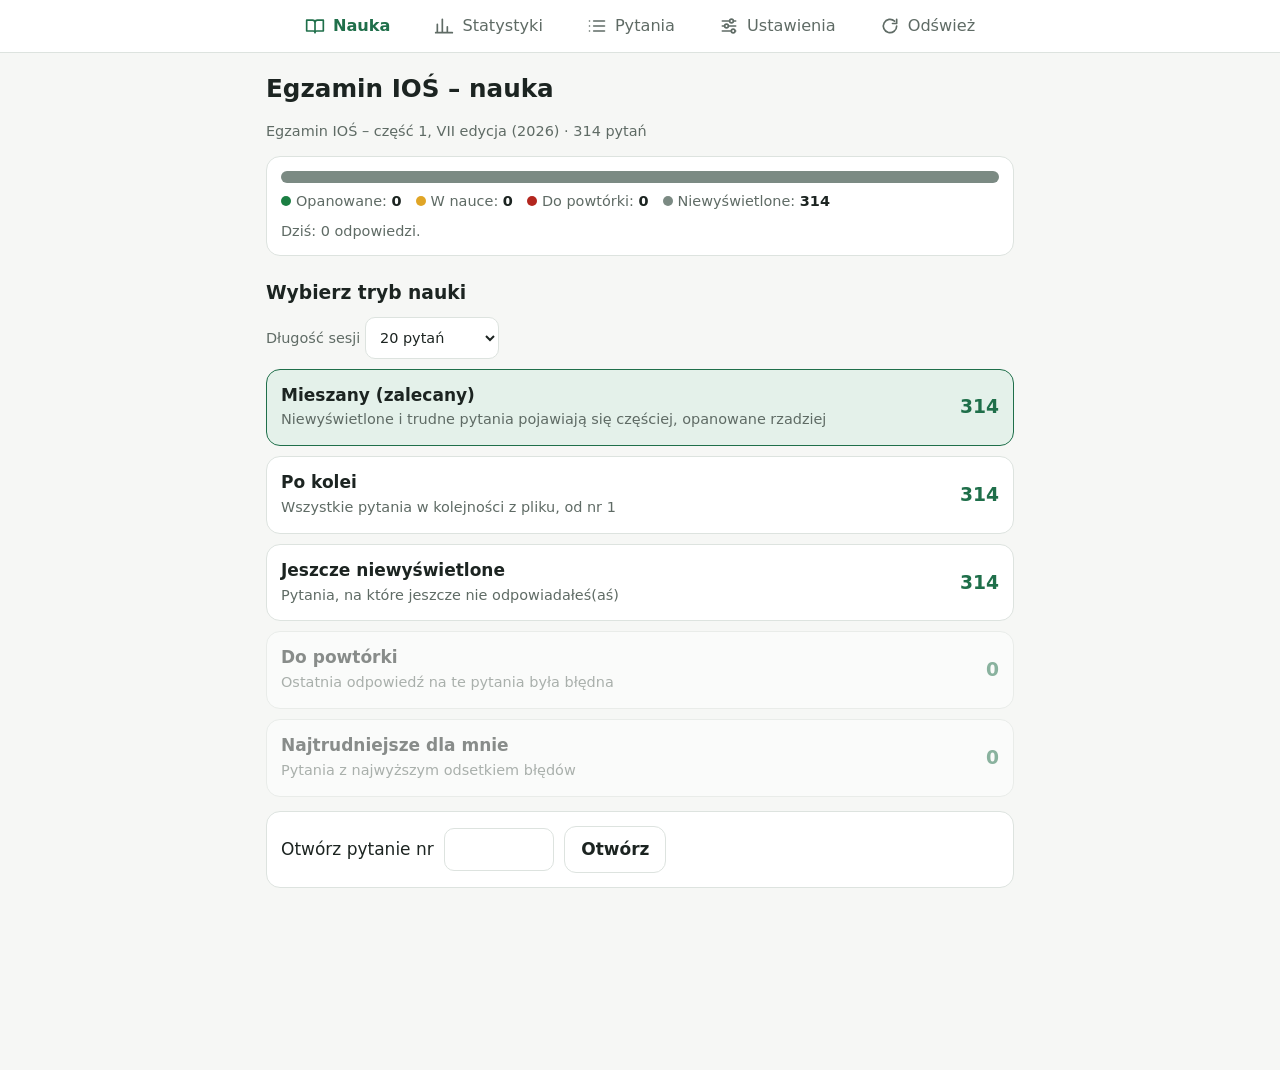
==== commit 197d5dea: "Add files via upload" ====
--- a/nauka-egzamin-ios-offline.html
+++ b/nauka-egzamin-ios-offline.html
@@ -228,11 +228,11 @@
 </nav>
 <div id="toast" role="status" aria-live="polite"></div>
 <div id="modal"></div>
-<script type="application/json" id="embedded-data">{"zbior": "ios-2026-vii", "nazwa": "Egzamin IOŚ – część 1, VII edycja (2026)", "wersja": "2026-11-18", "pytania": [{"id": 1, "pytanie": "Ustawa Prawo wodne reguluje zagadnienia:", "odpowiedzi": {"a": "gospodarowania wodami zgodnie z zasadą zrównoważonego rozwoju, w szczególności kształtowania i ochrony zasobów wodnych, korzystania z wód oraz zarządzania zasobami wodnymi", "b": "zbiorowego zaopatrzenia w wodę i zbiorowego odprowadzania ścieków", "c": "zasad ochrony środowiska oraz warunków korzystania z jego zasobów, z uwzględnieniem wymagań zrównoważonego rozwoju"}, "poprawna": "a", "komentarz": "art. 1 Prawa wodnego"}, {"id": 2, "pytanie": "Szczególnym korzystaniem z wód nie jest:", "odpowiedzi": {"a": "rolnicze wykorzystanie ścieków, jeżeli ich łączna ilość jest większa niż 5 m3 na dobę", "b": "wprowadzanie ścieków do wód lub do ziemi w ilości nieprzekraczającej łącznie 5 m3 na dobę", "c": "korzystanie z wód do nawadniania gruntów lub upraw, a także na potrzeby działalności rolniczej w rozumieniu art. 2 ust. 2 ustawy z dnia 15 listopada 1984 r. o podatku rolnym, w ilości większej niż średniorocznie 5 m3 na dobę"}, "poprawna": "b", "komentarz": "art. 33 ust. 4 pkt 2 i art. 34 Prawa wodnego"}, {"id": 3, "pytanie": "Kontrola odprowadzania ścieków z domów jednorodzinnych należy do:", "odpowiedzi": {"a": "wójta gminy", "b": "wojewódzkiego inspektora ochrony środowiska", "c": "obu wyżej wymienionych organów"}, "poprawna": "a", "komentarz": "art. 6 ust. 5a i art. 9u ust. 1 ustawy o utrzymaniu czystości i porządku w gminach"}, {"id": 4, "pytanie": "Pozwolenie wodnoprawne jest wymagane na:", "odpowiedzi": {"a": "usługi wodne, szczególne korzystanie z wód, wykonanie urządzeń wodnych", "b": "zwykłe korzystanie z wód", "c": "obie odpowiedzi są prawidłowe"}, "poprawna": "a", "komentarz": "art. 389 Prawa wodnego"}, {"id": 5, "pytanie": "Kontrola z zakresu gospodarki wodno-ściekowej obejmuje:", "odpowiedzi": {"a": "tylko zaopatrzenie w wodę (źródło zaopatrzenia, zużycie, urządzenia do poboru, zgodność wielkości poboru wody z pozwoleniem, przestrzeganie innych warunków pozwolenia)", "b": "zaopatrzenie w wodę (jak wyżej) i odprowadzanie ścieków (odbiornik, stan formalno- prawny, dotrzymywanie warunków pozwolenia wodnoprawnego)", "c": "tylko całodobowy pobór próbek ścieków"}, "poprawna": "b", "komentarz": "potwierdzenie pośrednie: ISK, Biblioteka – lista kontrolna horyzontalna 1.2.1 „Gospodarka wodno-ściekowa” (cz. I – zaopatrzenie w wodę, cz. II – odprowadzanie ścieków do wód lub do ziemi)"}, {"id": 6, "pytanie": "Wojewódzki inspektor ochrony środowiska może nie uznać wyników pomiarów ilości, stanu i składu ścieków przedkładanych przez podmiot, gdy:", "odpowiedzi": {"a": "wyniki pomiarów nie zostały przekazane w terminie", "b": "pomiary nasuwają zastrzeżenia", "c": "wyniki pomiarów przekazano na nieobowiązujących wzorach dokumentów"}, "poprawna": "b", "komentarz": "art. 305 POŚ"}, {"id": 7, "pytanie": "Wydanie decyzji o opłacie podwyższonej następuje na podstawie wyników:", "odpowiedzi": {"a": "pomiarów kontrolnych wioś", "b": "pomiarów wykonanych na zlecenie zakładu przez Centralne Laboratorium Badawcze GIOŚ", "c": "pomiarów automonitoringowych zakładu, przesłanych do wioś"}, "poprawna": "c", "komentarz": "art. 282 ust. 2, art. 284 i 286 Prawa wodnego"}, {"id": 8, "pytanie": "Kontrole korzystania z wód i ochrony zasobów wodnych oraz utrzymywania wód i urządzeń wodnych wykonują:", "odpowiedzi": {"a": "wojewódzcy inspektorzy ochrony środowiska", "b": "marszałkowie województw", "c": "Wody Polskie"}, "poprawna": "c", "komentarz": "art. 334 pkt 1 i 5 oraz art. 335 ust. 1 pkt 1 Prawa wodnego"}, {"id": 9, "pytanie": "Celem Krajowego programu oczyszczania ścieków komunalnych (KPOŚK) jest:", "odpowiedzi": {"a": "ograniczenie zrzutów nieoczyszczonych ścieków", "b": "budowa oczyszczalni ścieków i systemów kanalizacyjnych", "c": "obie odpowiedzi są prawdziwe"}, "poprawna": "c", "komentarz": "potwierdzenie pośrednie: art. 86–88 Prawa wodnego; prezentacja z kursu: „34. Ścieki + woda cz. II”, sl. 5 (cel KPOŚK – pośrednio)."}, {"id": 10, "pytanie": "Opłatę podwyższoną za korzystanie z usług wodnych z przekroczeniem warunków pozwolenia wodnoprawnego wymierza:", "odpowiedzi": {"a": "właściwy organ Inspekcji Ochrony Środowiska", "b": "właściwy organ Wód Polskich", "c": "żadna z odpowiedzi nie jest prawidłowa"}, "poprawna": "a", "komentarz": "art. 282 ust. 8 Prawa wodnego"}, {"id": 11, "pytanie": "Za pobór wody z przekroczeniem warunków pozwolenia ustala się:", "odpowiedzi": {"a": "karę administracyjną", "b": "opłatę stałą", "c": "opłatę podwyższoną"}, "poprawna": "c", "komentarz": "art. 280 Prawa wodnego"}, {"id": 12, "pytanie": "Przez stan ścieków rozumie się:", "odpowiedzi": {"a": "ilość ścieków", "b": "stężenie substancji zawartych w ściekach", "c": "temperaturę, odczyn, poziom substancji promieniotwórczych i stopień rozcieńczenia ścieków eliminujący toksyczne oddziaływanie ścieków na ryby"}, "poprawna": "c", "komentarz": "art. 283 ust. 3 Prawa wodnego (definicja stanu ścieków: temperatura, odczyn, poziom substancji promieniotwórczych i stopień rozcieńczenia ścieków eliminujący toksyczne oddziaływanie na ryby); prezentacja z kursu: „34. Ścieki + woda cz. II”, sl. 59."}, {"id": 13, "pytanie": "Ponoszenia opłaty podwyższonej można uniknąć poprzez:", "odpowiedzi": {"a": "realizację jakiegokolwiek przedsięwzięcia z zakresu gospodarki wodno-ściekowej", "b": "realizację przedsięwzięcia w celu usunięcia przyczyny ponoszenia opłaty", "c": "złożenie wniosku o odroczenie terminu jej płatności w związku z realizowanym przedsięwzięciem mającym na celu usunięcie przyczyn ponoszenia opłaty"}, "poprawna": "c", "komentarz": "art. 296 Prawa wodnego"}, {"id": 14, "pytanie": "Program działań mających na celu zmniejszenie zanieczyszczenia wód azotanami pochodzącymi ze źródeł rolniczych, obejmuje:", "odpowiedzi": {"a": "teren całej Polski", "b": "tylko 4 województwa największe pod względem powierzchni", "c": "tylko województwa, w których dominują gospodarstwa powyżej 100 ha"}, "poprawna": "a", "komentarz": "art. 104 ust. 1 Prawa wodnego"}, {"id": 15, "pytanie": "Ograniczenia rolniczego wykorzystania nawozów dotyczą:", "odpowiedzi": {"a": "gleb zamarzniętych, zalanych wodą, nasyconych wodą lub przykrytych śniegiem", "b": "terenów o dużym nachyleniu i terenów położonych w pobliżu wód powierzchniowych", "c": "obie odpowiedzi są dobre"}, "poprawna": "c", "komentarz": "art. 104 ust. 2 pkt 1 lit. a Prawa wodnego"}, {"id": 16, "pytanie": "Wojewódzki inspektor ochrony środowiska na podstawie wyników kontroli dotyczącej stosowania Programu działań może:", "odpowiedzi": {"a": "tylko nakazać usunięcie nieprawidłowości", "b": "tylko ustalić obowiązek uiszczenia opłaty za nieprawidłowości enumeratywnie wymienione w stosownym przepisie", "c": "żadna z odpowiedzi nie jest prawidłowa"}, "poprawna": "c", "komentarz": "art. 109 ust. 1 Prawa wodnego (organ może nakazać usunięcie nieprawidłowości albo ustalić opłatę)"}, {"id": 17, "pytanie": "Zwykłe korzystanie z wód obejmuje:", "odpowiedzi": {"a": "pobór wód podziemnych lub wód powierzchniowych w ilości średniorocznie 15 m3/d", "b": "wprowadzanie ścieków do wód lub do ziemi w ilości nieprzekraczającej łącznie 5 m3/d", "c": "pobór wód na cele prowadzenia działalności gospodarczej przez osobę fizyczną"}, "poprawna": "b", "komentarz": "art. 33 ust. 4 Prawa wodnego"}, {"id": 18, "pytanie": "Postępowania w sprawie opłaty podwyższonej za korzystanie z usług wodnych polegających na poborze wód podziemnych lub wód powierzchniowych lub wprowadzaniu ścieków do wód lub do ziemi z przekroczeniem warunków określonych w pozwoleniu wodnoprawnym albo w pozwoleniu zintegrowanym, nie wszczyna się, jeżeli:", "odpowiedzi": {"a": "przewidywana wysokość tej opłaty nie przekracza 100 zł", "b": "przewidywana wysokość tej opłaty nie przekracza 800 zł", "c": "nie ma żadnej kwoty ograniczającej możliwość wszczęcia postepowania w takich sprawach"}, "poprawna": "a", "komentarz": "art. 282 ust. 11 i art. 283 ust. 7 Prawa wodnego"}, {"id": 19, "pytanie": "Opłatę stałą i zmienną za usługi wodne ustala:", "odpowiedzi": {"a": "podmiot eksploatujący urządzenie wodne", "b": "właściwy wojewódzki inspektor ochrony środowiska", "c": "właściwy organ Państwowego Gospodarstwa Wodnego Wody Polskie"}, "poprawna": "c", "komentarz": "art. 271 i art. 272 ust. 17 Prawa wodnego"}, {"id": 20, "pytanie": "Kontrolę gospodarowania wodami w zakresie przestrzegania nałożonych na właścicieli gruntów obowiązków oraz ograniczeń wynikających ze stosowania Programu działań mających na celu zmniejszenie zanieczyszczenia wód azotanami pochodzącymi ze źródeł rolniczych wykonują:", "odpowiedzi": {"a": "Agencja Restrukturyzacji i Modernizacji Rolnictwa", "b": "Inspekcja Ochrony Środowiska", "c": "Państwowe Gospodarstwo Wodne Wody Polskie"}, "poprawna": "b", "komentarz": "art. 108 ust. 1 Prawa wodnego"}, {"id": 21, "pytanie": "Plan nawożenia azotem muszą opracować podmioty:", "odpowiedzi": {"a": "posiadające gospodarstwo rolne o powierzchni powyżej 50 ha lub utrzymujące obsadę większą niż 50 dużych jednostek przeliczeniowych (DJP)", "b": "nabywające nawóz naturalny lub produkt pofermentacyjny", "c": "prowadzące chów lub hodowlę drobiu powyżej 40 000 stanowisk lub chów lub hodowlę świń powyżej 2000 stanowisk dla świń o wadze ponad 30 kg lub 750 stanowisk dla macior"}, "poprawna": "c", "komentarz": "art. 105a ust. 1 pkt 1 Prawa wodnego"}, {"id": 22, "pytanie": "Przez poważną awarię rozumie się:", "odpowiedzi": {"a": "zdarzenie z udziałem jednej substancji niebezpiecznej, prowadzące do powstania zagrożenia dla środowiska", "b": "zdarzenie z udziałem co najmniej kilku niebezpiecznych substancji, prowadzące do powstania zagrożenia życia lub zdrowia ludzi", "c": "zdarzenie z udziałem jednej lub więcej niebezpiecznych substancji, prowadzące do powstania zagrożenia życia lub zdrowia ludzi lub środowiska, natychmiast lub z opóźnieniem"}, "poprawna": "c", "komentarz": "art. 3 pkt 23 POŚ"}, {"id": 23, "pytanie": "Jeżeli kontrola w zakładzie ZDR lub ZZR wykaże istotne naruszenia wymagań w zakresie przeciwdziałania poważnej awarii, ponowną kontrolę przeprowadza się:", "odpowiedzi": {"a": "niezwłocznie", "b": "w terminie 6 miesięcy od dnia zakończenia tej kontroli", "c": "według uznania wojewódzkiego inspektora ochrony środowiska"}, "poprawna": "b", "komentarz": "art. 5a ust. 6 ustawy o IOŚ"}, {"id": 24, "pytanie": "Kompetencje Inspekcji Ochrony Środowiska w zakresie zapobiegania poważnym awariom (p.a.) obejmują:", "odpowiedzi": {"a": "kontrolę podmiotów, których działalność może stanowić przyczynę p.a.; badanie przyczyn powstawania oraz sposobów likwidacji skutków p.a. dla środowiska; prowadzenie rejestru zakładów, których działalność może być przyczyną wystąpienia p.a., w tym zakładów o zwiększonym ryzyku i zakładów o dużym ryzyku", "b": "prowadzenie rejestru zakładów o zwiększonym i zakładów o dużym ryzyku oraz wydawanie zakazów i ograniczeń w korzystaniu ze środowiska", "c": "kontrolę podmiotów korzystających ze środowiska oraz nadzór nad usuwaniem skutków awarii"}, "poprawna": "a", "komentarz": "art. 29 pkt 1, 3 i 4 ustawy o IOŚ"}, {"id": 25, "pytanie": "Kontrole planowe w zakładach o dużym ryzyku (ZDR) wykonuje się z częstotliwością:", "odpowiedzi": {"a": "co najmniej raz na 3 lata", "b": "co najmniej raz w roku", "c": "uzgodnioną z komendantem wojewódzkim PSP"}, "poprawna": "b", "komentarz": "art. 31 ust. 1 ustawy o IOŚ"}, {"id": 26, "pytanie": "O zaliczeniu zakładu do zakładu o dużym ryzyku wystąpienia poważnej awarii lub do zakładu o zwiększonym ryzyku decydują:", "odpowiedzi": {"a": "zagrożenie stwarzane przez substancje znajdujące się w zakładzie", "b": "wielkość produkcji", "c": "ilość, kategoria i rodzaj substancji niebezpiecznej"}, "poprawna": "c", "komentarz": "art. 248 POŚ"}, {"id": 27, "pytanie": "Które niżej wymienione cechy awarii decydują o zaliczeniu jej do poważnej awarii:", "odpowiedzi": {"a": "wyłącznie rodzaj zdarzenia, którym może być emisja, pożar lub eksplozja", "b": "wyłącznie wystąpienie zagrożenia dla życia lub zdrowia ludzi lub środowiska", "c": "rodzaj zdarzenia, w szczególności emisja, pożar lub eksplozja; miejsce zdarzenia – w trakcie procesu przemysłowego, magazynowania lub transportu; występowanie jednej lub więcej niebezpiecznych substancji; skutek – powstanie zagrożenia życia lub zdrowia ludzi lub środowiska, natychmiast lub z opóźnieniem"}, "poprawna": "c", "komentarz": "art. 3 pkt 23 POŚ"}, {"id": 28, "pytanie": "W razie awarii wojewódzki inspektor ochrony środowiska może, w drodze decyzji, zarządzić:", "odpowiedzi": {"a": "przeprowadzenie właściwych badań dotyczących przyczyn, przebiegu i skutków awarii", "b": "zaktualizowanie raportu o bezpieczeństwie", "c": "przećwiczenie wewnętrznego planu operacyjno-ratowniczego"}, "poprawna": "a", "komentarz": "art. 247 ust. 1 POŚ"}, {"id": 29, "pytanie": "Uzyskanie decyzji o środowiskowych uwarunkowaniach realizacji inwestycji wymagane jest przed uzyskaniem:", "odpowiedzi": {"a": "pozwolenia na budowę", "b": "zezwolenia na zbieranie odpadów, zezwolenia na przetwarzanie odpadów", "c": "obie odpowiedzi są prawidłowe"}, "poprawna": "c", "komentarz": "art. 72 ust. 1 pkt 1 i 21 UIŚ"}, {"id": 30, "pytanie": "Nowo zbudowany obiekt budowlany nie może być eksploatowany, jeżeli w okresie 30 dni od zakończenia rozruchu:", "odpowiedzi": {"a": "nie są dotrzymywane standardy emisyjne", "b": "nie są dotrzymywane standardy jakości środowiska", "c": "żadna z odpowiedzi nie jest prawidłowa"}, "poprawna": "a", "komentarz": "art. 365 ust. 2 pkt 2 POŚ"}, {"id": 31, "pytanie": "Celem kontroli inwestycyjnej jest:", "odpowiedzi": {"a": "ograniczenie nadmiernego rozwoju firm", "b": "niedopuszczenie do użytkowania nowego lub przebudowanego obiektu budowlanego lub instalacji, które nie spełniają wymagań określonych w przepisach ochrony środowiska", "c": "ochrona krajobrazu przed zaśmieceniem kolejnymi inwestycjami"}, "poprawna": "b", "komentarz": "art. 76 ust. 1 POŚ"}, {"id": 32, "pytanie": "Kontrola inwestycyjna przeprowadzana przez Inspekcję Ochrony Środowiska dotyczy:", "odpowiedzi": {"a": "przedsięwzięć mogących powodować znaczne zanieczyszczenie poszczególnych elementów przyrodniczych albo środowiska jako całości", "b": "przedsięwzięć mogących zawsze znacząco lub potencjalnie znacząco oddziaływać na środowisko", "c": "przedsięwzięć w gospodarce odpadami"}, "poprawna": "b", "komentarz": "art. 76 ust. 4 POŚ"}, {"id": 33, "pytanie": "Nowo zbudowany lub przebudowany obiekt budowlany może być oddany do użytku gdy:", "odpowiedzi": {"a": "przed rozpoczęciem procesu inwestycyjnego uzyskano pozwolenie na budowę", "b": "zastosowano nowoczesne rozwiązania technologiczne", "c": "spełnia wymagania ochrony środowiska, tj. zastosowano środki techniczne chroniące środowisko; zastosowano odpowiednie rozwiązania technologiczne; uzyskano wymagane decyzje na korzystanie ze środowiska"}, "poprawna": "c", "komentarz": "art. 76 ust. 2 POŚ"}, {"id": 34, "pytanie": "Inwestor, który zamierza oddać obiekt do użytkowania, realizowany jako przedsięwzięcie mogące znacząco oddziaływać na środowisko, winien poinformować o tym wojewódzkiego inspektora ochrony środowiska w terminie:", "odpowiedzi": {"a": "2 miesięcy przed terminem oddania do użytkowania", "b": "30 dni przed terminem oddania do użytkowania", "c": "7 dni przed terminem oddania do użytkowania"}, "poprawna": "b", "komentarz": "art. 76 ust. 4 POŚ"}, {"id": 35, "pytanie": "Czy wojewódzki inspektor ochrony środowiska ma uprawnienie do nakładania kar administracyjnych za naruszenia warunków, wymogów i obowiązków decyzji o środowiskowych uwarunkowaniach?", "odpowiedzi": {"a": "tak", "b": "nie", "c": "to zależy od wielkości inwestycji"}, "poprawna": "a", "komentarz": "art. 136a ust. 1 i 3 UIŚ"}, {"id": 36, "pytanie": "Wojewódzki inspektor ochrony środowiska wydaje decyzję o wstrzymaniu oddania do użytkowania nowo zbudowanego lub przebudowanego obiektu budowlanego, gdy:", "odpowiedzi": {"a": "podczas kontroli stwierdzono, że obiekt nie spełnia wymagań ochrony środowiska", "b": "kontrolowany odmówił podpisania protokołu kontroli", "c": "kontrolowany nie okazał decyzji o środowiskowych wymaganiach"}, "poprawna": "a", "komentarz": "art. 365 ust. 2 pkt 1 POŚ"}, {"id": 37, "pytanie": "Specyfika kontroli bez ustalonego sprawcy polega na:", "odpowiedzi": {"a": "jednostronnych czynnościach inspektora z powodu braku kontrolowanego", "b": "udziale skarżących w kontroli", "c": "podejmowaniu kontroli tylko z udziałem pracownika CLB GIOŚ"}, "poprawna": "a", "komentarz": "ISK 5.2 (rozpoznanie w terenie zgłoszenia z nieustalonym sprawcą w celu wykrycia sprawcy; protokół podpisuje sam inspektor); prezentacja z kursu: „49. Kontrola w terenie bez ustalonego podmiotu”, sl. 6 (czynności jednostronne, brak kontrolowanego)."}, {"id": 38, "pytanie": "Ph-metr służy do pomiaru:", "odpowiedzi": {"a": "tlenu rozpuszczonego", "b": "przewodności właściwej", "c": "odczynu"}, "poprawna": "c", "komentarz": "prezentacja z kursu: „49. Kontrola w terenie bez ustalonego podmiotu”, sl. 32 (pH-metr – pomiar odczynu); wiedza ogólna."}, {"id": 39, "pytanie": "Pojęcie notoryjności mówi, że:", "odpowiedzi": {"a": "dowodu nie można uznać za niedopuszczalny wyłącznie na tej podstawie, że został uzyskany z naruszeniem przepisów postępowania lub za pomocą czynu zabronionego", "b": "kara za czyn popełniany wielokrotnie powinna być sumą kar przewidzianych dla pojedynczego czynu karalnego", "c": "fakty powszechnie znane nie wymagają dowodu"}, "poprawna": "c", "komentarz": "art. 168 KPK"}, {"id": 40, "pytanie": "W protokole sporządzonym zgodnie z Kodeksem Postępowania Karnego:", "odpowiedzi": {"a": "można umieścić dane dotyczące miejsca zamieszkania i miejsca pracy pokrzywdzonych i świadków uczestniczących w czynności", "b": "można umieścić numer telefonu, telefaksu i adresu poczty elektronicznej pokrzywdzonych i świadków uczestniczących w czynności", "c": "nie można umieścić danych dotyczących miejsca zamieszkania i miejsca pracy pokrzywdzonych"}, "poprawna": "c", "komentarz": "art. 148a § 1 KPK"}, {"id": 41, "pytanie": "W przypadku powzięcia uzasadnionego podejrzenia popełnienia przestępstwa przeciwko środowisku określonego w art. 182, art. 183 lub art. 186 Kodeksu karnego lub wykroczeń przeciwko środowisku określonych w przepisach odrębnych czynności polegające na ustalaniu tożsamości osób oraz żądaniu okazania dokumentów niezbędnych do wymierzenia grzywny może podjąć", "odpowiedzi": {"a": "pracownik Wojewódzkiego Inspektoratu Ochrony Środowiska", "b": "Dyrektor Generalny Głównego Inspektoratu Ochrony Środowiska", "c": "upoważniony przez Wojewódzkiego Inspektora Ochrony Środowiska inspektor Inspekcji Ochrony Środowiska"}, "poprawna": "c", "komentarz": "art. 10b ust. 1–2 ustawy o IOŚ"}, {"id": 42, "pytanie": "Odmowa podania inspektorowi Inspekcji Ochrony Środowiska wykonującemu czynności służbowe na podstawie przepisów określonych w ustawie o Inspekcji ochrony środowiska danych personalnych przez osobę legitymowaną jest:", "odpowiedzi": {"a": "wykroczeniem z art. 65 Kodeksu wykroczeń", "b": "przestępstwem z art. 190a Kodeksu karnego", "c": "prawem legitymowanej osoby zgodnie z przepisami rozporządzenia o ochronie danych osobowych"}, "poprawna": "a", "komentarz": "art. 65 § 2 KW"}, {"id": 43, "pytanie": "Wojewódzki inspektor ochrony środowiska może wystąpić z wnioskiem o udzielenie pomocy w ustalaniu tożsamości i przesłuchiwaniu osób w celu ustalenia stanu faktycznego istotnego dla prowadzonego postępowania do:", "odpowiedzi": {"a": "Policji lub organów administracji publicznej, w tym do Krajowej Administracji Skarbowej, Inspekcji Transportu Drogowego, urzędów nadzoru górniczego, Państwowej Inspekcji Pracy, Inspekcji Handlowej, Państwowej Inspekcji Sanitarnej, Inspekcji Weterynaryjnej, Państwowej Inspekcji Ochrony Roślin i Nasiennictwa, Straży Granicznej, Państwowej Straży Pożarnej", "b": "wojewódzki inspektor ochrony środowiska zobowiązany jest podjąć czynności samodzielnie", "c": "przedsiębiorcy prowadzącego działalność gospodarczą związaną z niszczeniem dokumentów"}, "poprawna": "a", "komentarz": "art. 10a ust. 1–2 ustawy o IOŚ"}, {"id": 44, "pytanie": "Wskaż zdanie zgodne z prawdą:", "odpowiedzi": {"a": "organy Inspekcji Ochrony Środowiska nie mogą składać wniosków o ukaranie, a jedynie popierać akty oskarżenia złożone przez uprawnionego oskarżyciela", "b": "w sprawach o wykroczenia przeciwko środowisku organom Inspekcji Ochrony Środowiska przysługuje uprawnienie oskarżyciela publicznego także wtedy, gdy wniosek o ukaranie za wykroczenie złożył inny uprawniony oskarżyciel", "c": "w przypadku stwierdzenia nieprawidłowości w zakresie wydawania przez organy ochrony środowiska decyzji ustalających warunki korzystania ze środowiska organ Inspekcji Ochrony Środowiska niezwłocznie wszczyna śledztwo w sprawie"}, "poprawna": "b", "komentarz": "art. 14 ustawy o IOŚ"}, {"id": 45, "pytanie": "Z domniemaniem faktycznym mamy do czynienia:", "odpowiedzi": {"a": "gdy przepis prawa nakazuje przyjmowanie faktów za stwierdzone", "b": "gdy założenia dowodowe zaprzeczają faktom stwierdzonym", "c": "gdy z istnienia określonych faktów wnioskuje się o innych faktach"}, "poprawna": "c", "komentarz": "art. 231 Kodeksu postępowania cywilnego (domniemanie faktyczne); prezentacja z kursu: „05. Zabezpieczanie i pozyskiwanie materiału dowodowego cz. I”, sl. 20."}, {"id": 46, "pytanie": "Świadkami nie mogą być:", "odpowiedzi": {"a": "osoby niezdolne do spostrzegania lub komunikowania swych spostrzeżeń", "b": "duchowni co do faktów dotyczących tajemnicy skarbowej", "c": "funkcjonariusze KAS, ITD oraz UTK zaangażowani w zwalczanie przestępczości środowiskowej"}, "poprawna": "a", "komentarz": "najlepsza z opcji; por. art. 178 i art. 192 § 2 KPK; prezentacja z kursu: „28. Postępowanie administracyjne cz. III i cz. IV”, sl. 81 (kto nie może być świadkiem); „05. Zabezpieczanie i pozyskiwanie materiału dowodowego cz. I”, sl. 31."}, {"id": 47, "pytanie": "W razie stwierdzenia nieprawidłowości w działaniach organów administracji publicznej w zakresie ochrony środowiska organ IOŚ może:", "odpowiedzi": {"a": "skierować wystąpienie o wyjaśnienie przyczyn nieprawidłowości lub o ich usunięcie lub zwrócić się o wszczęcie postępowania administracyjnego, wnieść skargę do sądu administracyjnego, a także uczestniczyć w tych postępowaniach - na prawach przysługujących prokuratorowi", "b": "zwrócić się do NFOŚiGW o zablokowanie finansowania projektów prowadzonych przez organ ze środków pozyskanych z NFOŚiGW", "c": "skierować wyłącznie wystąpienie o wyjaśnienie przyczyn nieprawidłowości"}, "poprawna": "a", "komentarz": "art. 16 ust. 3 ustawy o IOŚ"}, {"id": 48, "pytanie": "Katalog środków dowodowych dopuszczalnych w postepowaniu dowodowym w postępowaniu administracyjnym ma charakter:", "odpowiedzi": {"a": "katalogu otwartego", "b": "katalogu zamkniętego", "c": "żadne z powyższych"}, "poprawna": "a", "komentarz": "art. 75 § 1 KPA"}, {"id": 49, "pytanie": "Podczas kontroli ruchu drogowego inspektorom ochrony środowiska przysługują uprawnienia w zakresie", "odpowiedzi": {"a": "legitymowania uczestnika ruchu i wydawania mu wiążących poleceń co do sposobu korzystania z drogi lub używania pojazdu", "b": "zrywania plomb celem fizycznej kontroli przewożonych odpadów", "c": "używania urządzeń nagłaśniających, sygnalizacyjnych lub świetlnych, służących do wydawania wiążących poleceń uczestnikowi ruchu"}, "poprawna": "a", "komentarz": "art. 129 ust. 4aa w zw. z ust. 2 pkt 1 Prawa o ruchu drogowym"}, {"id": 50, "pytanie": "Czy Inspektor Inspekcji Ochrony Środowiska posiada uprawnienia do zrywania plomb zabezpieczających przewożony ładunek (odpady) założone na środkach transportu", "odpowiedzi": {"a": "nie", "b": "tak", "c": "tak, ale tylko przy spełnieniu wymagań określonych w przepisach umowy ADR"}, "poprawna": "a", "komentarz": "art. 129 ust. 4aa Prawa o ruchu drogowym (katalog nie obejmuje zdejmowania plomb)"}, {"id": 51, "pytanie": "Dane zgromadzone w centralnej ewidencji pojazdów", "odpowiedzi": {"a": "mogą zostać udostępnione organom Inspekcji Ochrony Środowiska o ile są one niezbędne do realizacji ustawowych zadań", "b": "dostępne są każdemu inspektorowi ochrony środowiska poprzez ISK", "c": "jako dane wrażliwe dostępne są tylko funkcjonariuszom Policji, CBA oraz ABW"}, "poprawna": "a", "komentarz": "art. 80c ust. 1 pkt 31 Prawa o ruchu drogowym"}, {"id": 52, "pytanie": "W celu przeprowadzenia kontroli w ruchu drogowym, Inspektor Inspekcji Ochrony Środowiska zatrzymuje pojazdy, poruszając się wyłącznie", "odpowiedzi": {"a": "oznakowanym pojazdem", "b": "pieszo", "c": "uprzywilejowanym pojazdem"}, "poprawna": "b", "komentarz": "§ 21 ust. 2 rozporządzenia MSWiA z 5.11.2019 w sprawie kontroli ruchu drogowego"}, {"id": 53, "pytanie": "Przepisy regulujące obowiązki i prawa przy kontroli pojazdów przez Inspektorów Inspekcji Ochrony Środowiska określone są:", "odpowiedzi": {"a": "wyłącznie w ustawie z dnia 20 lipca 1991 r. o Inspekcji Ochrony Środowiska", "b": "w całości w ustawie z dnia 20 czerwca 1997 r. Prawo o ruchu drogowym", "c": "między innymi w Rozporządzeniu Ministra Spraw Wewnętrznych i Administracji z dnia 5 listopada 2019 r. w sprawie kontroli ruchu drogowego"}, "poprawna": "c", "komentarz": "§ 21 rozporządzenia MSWiA z 5.11.2019 w sprawie kontroli ruchu drogowego"}, {"id": 54, "pytanie": "Pojazd transportujący odpady w ruchu transgranicznym powinien być oznaczony:", "odpowiedzi": {"a": "tablicą z literą „A”", "b": "tablicą z napisem „Abfall”", "c": "tablicą z napisem „TPO” – transgraniczne przemieszczanie odpadów"}, "poprawna": "a", "komentarz": "§ 10 ust. 1 rozporządzenia MŚ z 7.10.2016 w sprawie transportu odpadów"}, {"id": 55, "pytanie": "Zaznacz prawidłową odpowiedź. Pojazdy należące do sił zbrojnych wykonujące krajowy przewóz towarów niebezpiecznych:", "odpowiedzi": {"a": "nie muszą być oznakowane zgodnie z przepisami umowy ADR", "b": "muszą być wyposażone zgodnie z przepisami umowy ADR", "c": "muszą być przystosowane do przewozu towarów niebezpiecznych zgodnie z umową ADR"}, "poprawna": "a", "komentarz": "art. 59 ustawy o przewozie towarów niebezpiecznych"}, {"id": 56, "pytanie": "Jeżeli w trakcie kontroli transportu odpadów w międzynarodowym przemieszczaniu odpadów ujawniono nielegalne transgraniczne przemieszczanie odpadów to:", "odpowiedzi": {"a": "organ który stwierdził nielegalne międzynarodowe przemieszczanie odpadów, podejmuje niezwłocznie działania mające na celu zabezpieczenie przed oddziaływaniem odpadów na środowisko, w tym szczególnie życie i zdrowie ludzi", "b": "za zabezpieczenie odpadów odpowiada Wojewódzki Inspektor Ochrony Środowiska właściwy dla miejsca zatrzymania odpadów", "c": "odpady powinny zostać zabezpieczone jako dowód rzeczowy przez prokuratora prowadzące postepowanie w sprawie"}, "poprawna": "a", "komentarz": "art. 27 ust. 1 ustawy o międzynarodowym przemieszczaniu odpadów"}, {"id": 57, "pytanie": "Odpady drewna zawierające lub zanieczyszczone substancjami niebezpiecznymi (podkłady kolejowe):", "odpowiedzi": {"a": "ich przewóz nie podlega przepisom umowy ADR", "b": "nie są odpadami niebezpiecznymi", "c": "nadają się do bezpośredniego odzysku w piecach ogrzewania centralnego w gospodarstwach domowych"}, "poprawna": "a", "komentarz": "potwierdzenie pośrednie: opcje b i c są sprzeczne z katalogiem odpadów (17 02 04* to odpad niebezpieczny) i z art. 155 ustawy o odpadach; o objęciu ADR decydują kryteria klasyfikacyjne ADR, nie kod odpadu (art. 2 pkt 4 ustawy o przewozie towarów niebezpiecznych); prezentacja z kursu: „48. Kontrola środków transportu”, sl. 38 (17 02 04* – nie podlega przepisom ADR)."}, {"id": 58, "pytanie": "Zaznacz prawidłowe zdanie:", "odpowiedzi": {"a": "przepisów rozporządzenia Ministra Środowiska z dnia 7 października 2016 r. w sprawie szczegółowych wymagań dla transportu odpadów nie stosuje się do odpadów które nie stanowią towarów niebezpiecznych w rozumieniu ustawy z dnia 19 sierpnia 2011 r. o przewozie towarów niebezpiecznych", "b": "przepisów rozporządzenia Ministra Środowiska z dnia 7 października 2016 r. w sprawie szczegółowych wymagań dla transportu odpadów nie stosuje się do odpadów stanowiących towary niebezpieczne w rozumieniu ustawy z dnia 19 sierpnia 2011 r. o przewozie towarów niebezpiecznych", "c": "przepisów międzynarodowej konwencji dotyczącej drogowego przewozu towarów i ładunków niebezpiecznych nie stosuje się do odpadów stanowiących towary niebezpieczne w rozumieniu ustawy z dnia 19 sierpnia 2011 r. o przewozie towarów niebezpiecznych"}, "poprawna": "b", "komentarz": "§ 2 rozporządzenia MŚ z 7.10.2016 w sprawie transportu odpadów"}, {"id": 59, "pytanie": "Organami ochrony środowiska są:", "odpowiedzi": {"a": "wójt, burmistrz lub prezydent miasta; starosta; sejmik województwa; marszałek województwa; wojewoda; minister właściwy do spraw klimatu; Generalny Dyrektor Ochrony Środowiska; regionalny dyrektor ochrony środowiska", "b": "wójt, burmistrz lub prezydent miasta; starosta; sejmik województwa; marszałek województwa; wojewoda; minister właściwy do spraw klimatu; Generalny Dyrektor Ochrony Środowiska; Prezes Państwowej Agencji Atomistyki", "c": "wójt, burmistrz lub prezydent miasta; starosta, sejmik województwa; marszałek województwa; wojewoda; minister właściwy do spraw klimatu; Generalny Dyrektor Ochrony Środowiska; regionalny dyrektor ochrony środowiska, Instytut Ochrony Środowiska - Państwowy Instytut Badawczy"}, "poprawna": "a", "komentarz": "art. 376 POŚ"}, {"id": 60, "pytanie": "Czy wszystkie organy ochrony środowiska mają uprawnienia do prowadzenia kontroli przestrzegania i stosowania przepisów o ochronie środowiska:", "odpowiedzi": {"a": "tak", "b": "nie", "c": "wyłącznie minister właściwy do spraw klimatu, marszałek województwa, starosta oraz wójt, burmistrz lub prezydent miasta sprawują kontrolę przestrzegania i stosowania przepisów o ochronie środowiska w zakresie objętym właściwością tych organów oraz organy Inspekcji Ochrony Środowiska działające na podstawie przepisów ustawy o Inspekcji Ochrony Środowiska wykonują zadania w zakresie ochrony środowiska, jeżeli ustawa tak stanowi"}, "poprawna": "c", "komentarz": "art. 376 i art. 379 ust. 1 POŚ"}, {"id": 61, "pytanie": "Wójt, burmistrz lub prezydent miasta, starosta, marszałek województwa lub minister właściwy do spraw klimatu występują do wojewódzkiego inspektora ochrony środowiska o podjęcie odpowiednich działań będących w jego kompetencji, jeżeli:", "odpowiedzi": {"a": "zawsze gdy wpłynie do nich wniosek o interwencję", "b": "w wyniku kontroli organy te stwierdzą naruszenie przez kontrolowany podmiot przepisów o ochronie środowiska lub występuje uzasadnione podejrzenie, że takie naruszenie mogło nastąpić, przekazując dokumentację sprawy", "c": "nie występują do wojewódzkiego inspektora ochrony środowiska, ponieważ mają uprawnienia kontrolne i sami podejmują działania"}, "poprawna": "b", "komentarz": "art. 379 ust. 5 POŚ"}, {"id": 62, "pytanie": "Organami administracji publicznej są:", "odpowiedzi": {"a": "ministrowie, centralne organy administracji rządowej, wojewodowie oraz działające w ich imieniu lub we własnym inne organy administracji rządowej (zespolonej i niezespolonej), organy jednostek samorządu terytorialnego oraz organy i podmioty, które są powołane z mocy prawa lub na podstawie porozumień do rozstrzygania spraw indywidualnych w drodze decyzji administracyjnych", "b": "nie są określone", "c": "wyłącznie organy jednostek samorządu terytorialnego"}, "poprawna": "a", "komentarz": "art. 5 § 2 pkt 3 KPA"}, {"id": 63, "pytanie": "Do realizacji jakich zadań powołana jest Inspekcja Ochrony Środowiska:", "odpowiedzi": {"a": "do kontroli odpowiedzialności za zapobieganie szkodom w środowisku i naprawę szkód w środowisku", "b": "do kontroli przestrzegania przepisów o ochronie środowiska oraz badania i oceny stanu środowiska", "c": "do współdziałania z organizatorami i innymi służbami w ochronie porządku podczas zgromadzeń i imprez publicznych"}, "poprawna": "b", "komentarz": "art. 1 ustawy o IOŚ"}, {"id": 64, "pytanie": "Organami Inspekcji Ochrony Środowiska są:", "odpowiedzi": {"a": "Główny Inspektor Ochrony Środowiska", "b": "wojewódzki inspektor ochrony środowiska jako organ rządowej administracji zespolonej w województwie", "c": "odpowiedź a i b jest prawidłowa"}, "poprawna": "c", "komentarz": "art. 3 ustawy o IOŚ"}, {"id": 65, "pytanie": "Główny Inspektor Ochrony Środowiska jest:", "odpowiedzi": {"a": "organem samorządowym", "b": "centralnym organem administracji rządowej nadzorowanym przez ministra właściwego do spraw klimatu", "c": "jednostką pomocniczą gminy"}, "poprawna": "b", "komentarz": "art. 3a ustawy o IOŚ"}, {"id": 66, "pytanie": "Które z zadań należą do właściwości Inspekcji Ochrony Środowiska?", "odpowiedzi": {"a": "kontrola podmiotów korzystających ze środowiska w rozumieniu ustawy Prawo ochrony środowiska", "b": "wydawanie decyzji ustalających warunki korzystania ze środowiska", "c": "wydawanie decyzji o przywróceniu środowiska do właściwego stanu"}, "poprawna": "a", "komentarz": "art. 2 ust. 1 pkt 1 ustawy o IOŚ"}, {"id": 67, "pytanie": "Inspektor Inspekcji Ochrony Środowiska przy wykonywaniu kontroli uprawniony jest między innymi do:", "odpowiedzi": {"a": "oceny sposobu eksploatacji instalacji lub urządzeń, wstępu przez całą dobę na teren kontrolowanej nieruchomości, środka transportu, na teren niezwiązany z prowadzeniem działalności gospodarczej, określenia składu morfologicznego odpadów, zatrzymania osoby podejrzanej o popełnienie czynu zabronionego, żądania wstrzymania ruchu instalacji", "b": "oceny sposobu eksploatacji instalacji lub urządzeń, wstępu przez całą dobę na teren kontrolowanej nieruchomości, obiektu lub jego części, na którym prowadzona jest działalność gospodarcza, do środka transportu, na teren niezwiązany z prowadzeniem działalności gospodarczej, określenia składu morfologicznego odpadów w oparciu o wiedzę ekspercką, żądania wstrzymania ruchu lub uruchomienia instalacji", "c": "oceny sposobu eksploatacji instalacji lub urządzeń, wstępu przez całą dobę wyłącznie na teren kontrolowanej nieruchomości, określenia składu morfologicznego odpadów, zatrzymania osoby podejrzanej o popełnienie czynu zabronionego, żądania wstrzymania ruchu instalacji"}, "poprawna": "b", "komentarz": "art. 9 ust. 2 pkt 1, 3 i 10 ustawy o IOŚ"}, {"id": 68, "pytanie": "Co jest celem oględzin", "odpowiedzi": {"a": "spisanie oświadczeń osób biorących udział w oględzinach", "b": "obiektywna rekonstrukcja przebiegu zdarzenia i zabezpieczenie rzeczowego materiału dowodowego", "c": "domniemanie na podstawie przedstawionej dokumentacji fotograficznej stanu faktycznego"}, "poprawna": "b", "komentarz": "prezentacja z kursu: „07. Metodologia prowadzenia oględzin”, sl. 8; eliminacja opcji oczywiście błędnych."}, {"id": 69, "pytanie": "Ile i jakie są zasady prowadzenia oględzin", "odpowiedzi": {"a": "są 4 podstawowe zasad prowadzenia oględzin\n1) zasada ustnego ustalenia\n2) zasada pośredniości\n3) zasada wieloosobowego kierownictwa\n4) zasada podejmowania działań w wolnej chwili", "b": "jest 12 podstawowych zasad prowadzenia oględzin\n1) zasada bezpośredniości\n2) zasada wszechstronności i dokładności\n3) zasada obiektywizmu\n4) zasada planowości\n5) zasada indywidualności\n6) zasada szybkości\n7) zasada zachowania wartości dowodowej śladów i przeciwdziałania kontaminacji\n8) zasada pisemności\n9) zasada ekonomiczności\n10) zasada tajności\n11) zasada przestrzegania wymogów bezpieczeństwa i higieny pracy\n12) zasada jednoosobowego kierownictwa", "c": "nie są określone zasady prowadzenia oględzin"}, "poprawna": "b", "komentarz": "potwierdzenie pośrednie: prezentacja z kursu: „07. Metodologia prowadzenia oględzin”, sl. 20–28 (12 zasad prowadzenia oględzin); materiały Policji „Zasady i sposoby prowadzenia oględzin” wymieniają 10 z 12 zasad; eliminacja opcji oczywiście błędnych (a, c)."}, {"id": 70, "pytanie": "Ile jest i jakie są najważniejsze zasady sporządzania protokołu oględzin", "odpowiedzi": {"a": "są 3 najważniejsze zasady sporządzania protokołu oględzin\n1) zasada kolejności wykonywania czynności oględzinowych\n2) zasada stosowania odrębności protokołu oględzin od pozostałej dokumentacji\n3) zasada zawierania wniosków i przypuszczeń w podsumowującej części protokołu", "b": "nie są określone zasady sporządzania protokołu oględzin", "c": "jest 9 najważniejszych zasad sporządzania protokołu oględzin\n1) zasada komunikatywności\n2) zasada stosowania odpowiednich form gramatycznych\n3) zasada dokładności\n4) zasada zwięzłości opisu\n5) zasada bezpośredniości\n6) zasada obiektywizmu\n7) zasada zgodności dokumentacyjnej\n8) zasada jednolitego nazewnictwa\n9) zasada systematyczności"}, "poprawna": "c", "komentarz": "prezentacja z kursu: „07. Metodologia prowadzenia oględzin”, sl. 35–42 (zasady sporządzania protokołu oględzin); materiały Policji „Zasady sporządzania protokołu oględzin” – 9 zasad."}, {"id": 71, "pytanie": "Z ilu i jakich części składa się protokół oględzin", "odpowiedzi": {"a": "protokół oględzin składa się z 3 części\n1) wstępnej\n2) wniosków\n3) faktów i okoliczności, które nie mają znaczenia dla przedmiotu oględzin", "b": "nie można wyodrębnić żadnych części protokołu oględzin", "c": "protokół oględzin składa się z 3 części\n1) wstępnej\n2) opisowej\n3) końcowej"}, "poprawna": "c", "komentarz": "prezentacja z kursu: „07. Metodologia prowadzenia oględzin”, sl. 43; eliminacja opcji oczywiście błędnych."}, {"id": 72, "pytanie": "Ile i jakie są metody dokonywania oględzin rozumianych jako taktyka postępowania na miejscu zdarzenia:", "odpowiedzi": {"a": "wyróżnić można 2 metody dokonywania oględzin rozumianych jako taktyka postępowania na miejscu zdarzenia:\n1) metodę obiektywną\n2) metodę subiektywną", "b": "nie są określone metody dokonywania oględzin dotyczące taktyki postępowania na miejscu zdarzenia", "c": "naprzemienne stosowanie metody obiektywnej i subiektywnej w miejscu poddanym oględzinom"}, "poprawna": "a", "komentarz": "prezentacja z kursu: „07. Metodologia prowadzenia oględzin”, sl. 52; materiały Policji „Zasady i sposoby prowadzenia oględzin” – metoda obiektywna i subiektywna."}, {"id": 73, "pytanie": "Kiedy osoba wezwana na przesłuchanie może odmówić składania zeznań:", "odpowiedzi": {"a": "jeśli jest osobą najbliższą dla oskarżonego (np. małżonkiem, rodzicem, dzieckiem, osobą pozostającą we wspólnym pożyciu lub w stosunku przysposobienia)", "b": "jeżeli odpowiedź mogłaby narazić przesłuchiwanego lub osobę dla niej najbliższą na odpowiedzialność za przestępstwo lub przestępstwo skarbowe", "c": "odpowiedz a i b jest prawidłowa"}, "poprawna": "c", "komentarz": "art. 182 § 1 i art. 183 § 1 KPK"}, {"id": 74, "pytanie": "Czy i kiedy należy zapoznać przesłuchiwanego z protokołem przesłuchania", "odpowiedzi": {"a": "tylko wtedy gdy w ocenie prowadzącego przesłuchanie przesłuchiwany zeznał coś ważnego", "b": "na wyraźne żądanie przesłuchiwanego", "c": "przed podpisaniem protokołu przesłuchania"}, "poprawna": "c", "komentarz": "art. 150 § 1 KPK; ISK 5.1.2 (po zaprotokołowaniu zeznań składający je zapoznaje się z całością zapisu, a następnie podpisuje protokół)"}, {"id": 75, "pytanie": "Czy z przeprowadzonego przesłuchania należy sporządzić protokół", "odpowiedzi": {"a": "nie", "b": "tak", "c": "decyzja o tym czy sporządzany jest protokół należy do prowadzącego przesłuchanie"}, "poprawna": "b", "komentarz": "art. 148 § 1 KPK"}, {"id": 76, "pytanie": "Tożsamość przesłuchiwanego inspektor Inspekcji Ochrony Środowiska ustalana na podstawie:", "odpowiedzi": {"a": "odebrania ustnej informacji od przesłuchiwanego", "b": "dowodu osobistego lub innego dokumentu pozwalającego na wiarygodne ustalenie tożsamości", "c": "informacji zamieszczonych w mediach społecznościowych"}, "poprawna": "b", "komentarz": "ISK, zał. I.5.1.2.3 (protokół przesłuchania: tożsamość ustala się na podstawie dokumentu tożsamości – nazwa, seria, numer, organ wydający)"}, {"id": 77, "pytanie": "Przesłuchiwanego o odpowiedzialności karnej za zatajenie prawdy należy uprzedzić:", "odpowiedzi": {"a": "w trakcie swobodnej wypowiedzi przesłuchiwanego", "b": "przed rozpoczęciem przesłuchania", "c": "w fazie prowadzenia czynności końcowych"}, "poprawna": "b", "komentarz": "art. 190 § 1 KPK"}, {"id": 78, "pytanie": "Przesłuchiwanemu należy umożliwić swobodną wypowiedź jeśli:", "odpowiedzi": {"a": "odpowiada na zadawane pytania", "b": "udaje, że nie rozumie zadawanych pytań", "c": "zawsze, nawet jeśli nie pamięta zdarzenia, które jest przedmiotem przesłuchania"}, "poprawna": "c", "komentarz": "art. 171 § 1 KPK"}, {"id": 79, "pytanie": "Jaki organ prowadzi nadzór w zakresie programów ochrony powietrza oraz planów działań krótkoterminowych", "odpowiedzi": {"a": "wojewoda przy pomocy wojewódzkiego inspektora ochrony środowiska", "b": "Wójt, burmistrz lub prezydent miasta, starosta lub marszałek województwa", "c": "minister właściwy do spraw klimatu"}, "poprawna": "a", "komentarz": "art. 96a ust. 1 POŚ"}, {"id": 80, "pytanie": "Co to jest instalacja w rozumieniu ustawy z dnia 27 kwietnia 2001 r. - Prawo ochrony środowiska", "odpowiedzi": {"a": "instalacji to stacjonarne urządzenie techniczne, zespół stacjonarnych urządzeń technicznych powiązanych technologicznie, do których tytułem prawnym dysponuje ten sam podmiot i położonych na terenie jednego zakładu, budowle niebędące urządzeniami technicznymi ani ich zespołami, których eksploatacja może spowodować emisję", "b": "ustawa Prawo ochrony środowiska nie określa definicji instalacji", "c": "instalacja to stacjonarne urządzenie techniczne zespół stacjonarnych urządzeń technicznych powiązanych technologicznie, do których tytułem prawnym dysponują różne podmioty, budowle niebędące urządzeniami technicznymi ani ich zespołami, których eksploatacja może spowodować emisję"}, "poprawna": "a", "komentarz": "art. 3 pkt 6 POŚ"}, {"id": 81, "pytanie": "Eksploatacja instalacji lub urządzenia w rozumieniu ustawy z dnia 27 kwietnia 2001 r. - Prawo ochrony środowiska", "odpowiedzi": {"a": "powinna powodować przekroczenie standardów emisyjnych", "b": "nie powinna powodować przekroczenia standardów emisyjnych", "c": "może powodować przekroczenie standardów emisyjnych"}, "poprawna": "b", "komentarz": "art. 141 ust. 1 POŚ"}, {"id": 82, "pytanie": "Jaki organ może nałożyć na podmiot obowiązek utworzenia stanowiska pomiarowego na emitorze zwanego potocznie króćcem pomiarowym:", "odpowiedzi": {"a": "wojewódzki inspektor ochrony środowiska", "b": "organ ochrony środowiska", "c": "Główny Inspektor Ochrony Środowiska"}, "poprawna": "b", "komentarz": "art. 150 ust. 1 POŚ – dodatkowe obowiązki pomiarowe może nałożyć organ ochrony środowiska (przepisu wprost o stanowisku pomiarowym brak); prezentacja z kursu: „32. Powietrze cz. II”, sl. 37 (miejsce stanowiska pomiarowego wyznacza organ wydający pozwolenie); eliminacja opcji oczywiście błędnych."}, {"id": 83, "pytanie": "Co oznacza skrót LCP i MCP w rozumieniu obiektów energetycznego spalania paliw", "odpowiedzi": {"a": "LCP - duże obiekty energetycznego spalania paliw o nominalne mocy cieplnej dostarczonej w paliwie powyżej 50 MW, MCP - średnie obiekty energetycznego spalania paliw o nominalnej mocy nominalnej cieplnej dostarczonej w paliwie od 1 do 50 MW", "b": "źródła emisji z silosów do magazynowania materiałów sypkich", "c": "źródła emisji opalane ekogroszkiem w zabudowie jednorodzinnej"}, "poprawna": "a", "komentarz": "LCP i MCP to skróty z dyrektyw 2010/75/UE (duże obiekty energetycznego spalania) i (UE) 2015/2193 (średnie obiekty energetycznego spalania); polskie rozporządzenie pomiarowe tych skrótów nie używa; prezentacja z kursu: „31. Powietrze cz. I”, sl. 69, 73, 75."}, {"id": 84, "pytanie": "Inspekcja Ochrony Środowiska podejmuje kontrole podmiotu w zakresie emisji hałasu jeżeli:", "odpowiedzi": {"a": "podmiot posiada decyzję o dopuszczalnym poziomie hałasu lub poziom ten został określony w pozwoleniu zintegrowanym", "b": "podmiot nie posiada decyzji o dopuszczalnym poziomie hałasu", "c": "podmiot nie posiada decyzji o dopuszczalnym poziomie hałasu, ale organ ochrony środowiska prowadzi postepowanie celem jego wydania"}, "poprawna": "a", "komentarz": "potwierdzenie pośrednie: art. 115a POŚ; ISK, lista kontrolna 1.2.4 „Ochrona przed hałasem” (warunki emisji hałasu w pozwoleniu zintegrowanym lub decyzji o dopuszczalnym poziomie hałasu); prezentacja z kursu: „35. Hałas”, sl. 29; eliminacja opcji oczywiście błędnych."}, {"id": 85, "pytanie": "Dopuszczalny poziom hałasu wyrażony wskaźnikami hałasu LAeq D (dla pory dnia) i LAeq N (dla pory nocy) określony jest:", "odpowiedzi": {"a": "tylko w pozwoleniu zintegrowanym", "b": "tylko w decyzji o dopuszczalnym poziomie hałasu", "c": "w pozwoleniu zintegrowanym lub w decyzji o dopuszczalnym poziomie hałasu"}, "poprawna": "c", "komentarz": "art. 115a ust. 3 POŚ; § 8 ust. 1–2 rozporządzenia MKiŚ w sprawie wymagań w zakresie prowadzenia pomiarów wielkości emisji"}, {"id": 86, "pytanie": "Zgodnie z ustawą Prawo ochrony środowiska, w przypadku stwierdzenia przez organ ochrony środowiska, na podstawie pomiarów własnych, lub pomiarów podmiotu obowiązanego do ich prowadzenia, że poza zakładem, w wyniku jego działalności, przekroczone są dopuszczalne poziomy hałasu, organ ten:", "odpowiedzi": {"a": "wstrzymuje działalność zakładu", "b": "wydaje zalecenie pokontrolne", "c": "wydaje decyzję o dopuszczalnym poziomie hałasu"}, "poprawna": "c", "komentarz": "art. 115a ust. 1 POŚ"}, {"id": 87, "pytanie": "Okresowy pomiar hałasu, który jest wyrażony wskaźnikami hałasu mającymi zastosowanie do ustalania i kontroli warunków korzystania ze środowiska (LAeq D i LAeq N), prowadzi się:", "odpowiedzi": {"a": "dla zakładu, na którego terenie są eksploatowane instalacje lub urządzenia emitujące hałas, dla którego została wydana decyzja o dopuszczalnym poziomie hałasu lub dla instalacji, dla której zostało wydane pozwolenie zintegrowane", "b": "raz na dwa lata, z uwzględnieniem specyfiki pracy źródeł hałasu. W przypadku źródeł hałasu pracujących sezonowo pomiary hałasu przeprowadza się w tym okresie", "c": "odpowiedz a i b jest prawidłowa"}, "poprawna": "c", "komentarz": "§ 8 ust. 1–3 rozporządzenia MKiŚ w sprawie wymagań w zakresie prowadzenia pomiarów wielkości emisji"}, {"id": 88, "pytanie": "Jaki organ wydaje decyzję o dopuszczalnym poziomie hałasu do środowiska", "odpowiedzi": {"a": "Wojewódzki Inspektor Ochrony Środowiska", "b": "Generalny Dyrektor Ochrony Środowiska", "c": "właściwy organ ochrony środowiska"}, "poprawna": "c", "komentarz": "art. 115a ust. 1 POŚ"}, {"id": 89, "pytanie": "W decyzji ustalającej wymiar kary biegnącej określa się:", "odpowiedzi": {"a": "wielkość stwierdzonego przekroczenia lub naruszenia odpowiednio w skali doby albo godziny, wymiar kary biegnącej", "b": "termin, od którego kara biegnąca będzie naliczana, jako odpowiednio dzień albo pełną godzinę zakończenia wykonania pomiarów, pobrania próbek albo dokonania innych ustaleń stanowiących podstawę stwierdzenia przekroczenia lub naruszenia", "c": "odpowiedź a i b jest prawidłowa"}, "poprawna": "c", "komentarz": "art. 300 ust. 4 POŚ"}, {"id": 90, "pytanie": "Jaka ustawa reguluje obowiązki pomiarowe dla prowadzących instalację oraz użytkowników urządzenia emitującego pola elektromagnetyczne w środowisku ogólnym?", "odpowiedzi": {"a": "ustawa o udostępnianiu informacji o środowisku i jego ochronie, udziale społeczeństwa w ochronie środowiska oraz o ocenach oddziaływania na środowisko", "b": "ustawa Prawo ochrony środowiska", "c": "ustawa o systemie zarządzania emisjami gazów cieplarnianych i innych substancji"}, "poprawna": "b", "komentarz": "art. 122a POŚ"}, {"id": 91, "pytanie": "Instalacje emitujące pola elektromagnetyczne podlegają:", "odpowiedzi": {"a": "uzyskaniu pozwolenia zintegrowanego", "b": "decyzji o dopuszczalnym poziomie emitującym pola elektromagnetyczne", "c": "zgłoszeniu organowi ochrony środowiska"}, "poprawna": "c", "komentarz": "art. 152 ust. 1 POŚ"}, {"id": 92, "pytanie": "Prowadzący instalację oraz użytkownik urządzenia emitującego pola elektromagnetyczne zobowiązany jest do wykonywania pomiarów poziomów pól elektromagnetycznych", "odpowiedzi": {"a": "bezpośrednio przed rozpoczęciem użytkowania instalacji lub urządzenia; każdorazowo w przypadku zmiany warunków pracy instalacji lub urządzenia, w tym zmiany spowodowane zmianami w wyposażeniu instalacji lub urządzenia, o ile zmiany te mogą mieć wpływ na zmianę poziomów pól elektromagnetycznych, których źródłem jest instalacja lub urządzenie; każdorazowo w przypadku zmiany istniejącego stanu zagospodarowania i zabudowy nieruchomości skutkującej zmianami w występowaniu miejsc dostępnych dla ludności w otoczeniu instalacji lub urządzenia - na pisemny wniosek właściciela lub zarządcy nieruchomości, na której nastąpiła ta zmiana", "b": "przed likwidacją urządzenia emitującego pola elektromagnetyczne", "c": "okresowo tzn. pomiary poziomów pól elektromagnetycznych prowadzi się dwa razy w roku, raz w sezonie zimowym (październik-marzec) oraz raz w sezonie letnim (kwiecień-wrzesień)"}, "poprawna": "a", "komentarz": "art. 122a ust. 1 POŚ"}, {"id": 93, "pytanie": "Zadania realizowane przez wojewódzkiego inspektora ochrony środowiska w zakresie pól elektromagnetycznych obejmują:", "odpowiedzi": {"a": "ocena poziomów pól elektromagnetycznych w środowisku i obserwacja zmian w ramach Państwowego Monitoringu Środowiska", "b": "prowadzenie kontroli w terenie i ocena wyników pomiarów przedkładanych przez podmioty", "c": "prowadzenie wykazu obowiązujących pozwoleń wydanych dla stacji bazowych telefonii komórkowych (tzw. pozwolenia radiowe, uprawniające do używania urządzeń radiowych w lokalizacji i z parametrami określonymi w danym pozwoleniu radiowym)"}, "poprawna": "b", "komentarz": "art. 29i ust. 2 ustawy o wspieraniu rozwoju usług i sieci telekomunikacyjnych; art. 122a POŚ"}, {"id": 94, "pytanie": "W Systemie Informacyjnym o Instalacjach wytwarzających Promieniowanie Elektro Magnetyczne SI2PEM są gromadzone m.in. dane o wynikach pomiarów wykonywanych przez:", "odpowiedzi": {"a": "przedsiębiorcy telekomunikacyjni prowadzący instalacje emitujące pola elektromagnetyczne lub będący użytkownikami takich instalacji lub planujący nowe instalacje emitujące pole elektromagnetyczne; akredytowane laboratoria Prezes UKE; organy Inspekcji Ochrony Środowiska; organy inspekcji sanitarnej,", "b": "organy ochrony środowiska, podmioty prowadzące pomiary pola elektromagnetycznego wykonywane przez akredytowane laboratoria", "c": "odpowiedź a i b jest prawidłowa"}, "poprawna": "c", "komentarz": "art. 29h ustawy o wspieraniu rozwoju usług i sieci telekomunikacyjnych"}, {"id": 95, "pytanie": "Kto zgodnie z art. 147 ustawy z dnia 27 kwietnia 2001 r. Prawo ochrony środowiska zobowiązany jest do wykonywania okresowych pomiarów wielkości emisji", "odpowiedzi": {"a": "prowadzący instalację oraz użytkownik urządzenia", "b": "Główny Inspektorat Ochrony Środowiska", "c": "Wojewódzkie Inspektoraty Ochrony Środowiska"}, "poprawna": "a", "komentarz": "art. 147 ust. 1 POŚ"}, {"id": 96, "pytanie": "Ocenie w ramach kontroli dokumentacyjnych automonitoringowych podlegają wyniki pomiarów i badania przedkładane przez podmioty do tego zobowiązane tj.:", "odpowiedzi": {"a": "pomiary i badania\n1) emisji pyłów i gazów do powietrza\n2) jakości i ilości odprowadzanych ścieków\n3) ilości pobieranej wody\n4) poziomu hałasu emitowanego do środowiska\n5) poziomu pól elektromagnetycznych w środowisku\n6) stanu środowiska w obszarze oddziaływania różnych obiektów (np. składowiska odpadów, stacje i bazy paliw)", "b": "pomiary na potrzeby uzyskania decyzji wydawanych przez organy ochrony środowiska", "c": "Inspekcja Ochrony Środowiska nie ocenia wyników i badań przedkładanych przez podmioty"}, "poprawna": "a", "komentarz": "ISK 5.3 (wykaz dokumentów podlegających kontroli automonitoringowej: pomiary emisji do powietrza, ścieków, poboru wody, hałasu, pól elektromagnetycznych, badania stanu środowiska)"}, {"id": 97, "pytanie": "W jakim przypadku inspektor Inspekcji Ochrony Środowiska może odstąpić od sporządzenia adnotacji z kontroli dokumentacyjnej automonitoringowej:", "odpowiedzi": {"a": "w przypadku gdy na podstawie przeprowadzonej analizy stwierdzi naruszenie warunków emisji w stosunku do posiadanej decyzji organu ochrony środowiska określającej warunki korzystania ze środowiska", "b": "wyłącznie w przypadku podjęcia decyzji o przeprowadzeniu kontroli w terenie, wówczas prowadzona analiza dokumentacji traktowana jest jako przygotowanie do tej kontroli", "c": "nie ma takiej możliwości"}, "poprawna": "b", "komentarz": "ISK 5.3 (adnotacji nie sporządza się jedynie przy decyzji o przeprowadzeniu kontroli w terenie – analiza dokumentacji jest wtedy przygotowaniem do kontroli)"}, {"id": 98, "pytanie": "Czy wyniki pomiarów w związku z emisją gazów i pyłów do powietrza z eksploatacji instalacji lub urządzenia w wyniku monitorowania procesów technologicznych przekazywane są do WIOŚ:", "odpowiedzi": {"a": "dla wszystkich instalacji, na które został nałożony obowiązek ich prowadzenia", "b": "dla wszystkich urządzeń, na które został nałożony obowiązek ich prowadzenia", "c": "odpowiedź a i b jest prawidłowa"}, "poprawna": "c", "komentarz": "§ 2 ust. 1 rozporządzenia MKiŚ z 15.12.2020 (Dz.U. poz. 2405)"}, {"id": 99, "pytanie": "Z jaką częstotliwością eksploatujący instalację lub urządzenie przedkłada wynik pomiarów okresowych wykonywanych częściej niż jeden raz w miesiącu w związku z emisją gazów i pyłów do powietrza:", "odpowiedzi": {"a": "w ciągu 15 dni od dnia zakończenia kwartału, w którym pomiary zostały wykonane", "b": "w ciągu 7 dni od dnia zakończenia kwartału, w którym pomiary zostały wykonane", "c": "w ciągu 30 dni od dnia zakończenia kwartału, w którym pomiary zostały wykonane"}, "poprawna": "c", "komentarz": "§ 7 pkt 2 rozporządzenia MKiŚ z 15.12.2020 (Dz.U. poz. 2405)"}, {"id": 100, "pytanie": "Z jaką częstotliwością eksploatujący instalację lub urządzenie przedkłada wynik pomiarów ciągłych w związku z emisją gazów i pyłów do powietrza:", "odpowiedzi": {"a": "za I półrocze w ciągu 30 dni od dnia zakończenia półrocza, w którym pomiary zostały wykonane", "b": "za rok kalendarzowy – do dnia 31 stycznia roku następującego po roku kalendarzowym, w którym pomiary zostały wykonane", "c": "odpowiedź a i b jest prawidłowa"}, "poprawna": "c", "komentarz": "§ 7 pkt 1 rozporządzenia MKiŚ z 15.12.2020 (Dz.U. poz. 2405)"}, {"id": 101, "pytanie": "Z kontroli dokumentacyjnej sporządza się:", "odpowiedzi": {"a": "notatkę służbową", "b": "adnotację z kontroli dokumentacyjnej", "c": "protokół"}, "poprawna": "b", "komentarz": "ISK 5.3 (kontrolę dokumentacyjną dokumentuje się adnotacją sporządzaną w systemie ISK – zał. I.5.3.1 i I.5.3.2)"}, {"id": 102, "pytanie": "W jakim przypadku służby celne mogą zwrócić się do WIOŚ z prośbą o opinię:", "odpowiedzi": {"a": "w przypadku gdy służby celne zatrzymają do kontroli przewożone produkty w celu ustalenia czy zatrzymane do kontroli celnej produkty spełniają wymagania określone w ustawie z dnia 24 kwietnia 2009 r. o bateriach i akumulatorach", "b": "w przypadku gdy służby celne przewożą produkty niewiadomego pochodzenia", "c": "w przypadku gdy służby celne wytworzą w wyniku swojej działalności zużyte baterie i akumulatory"}, "poprawna": "a", "komentarz": "art. 2 ust. 1 pkt 1 lit. k ustawy o IOŚ; ISK 5.3 (zał. I.5.3.4 – opinia dla służb celnych w sprawie baterii i akumulatorów)"}, {"id": 103, "pytanie": "Inspekcja Ochrony Środowiska może wykonywać czynności z użyciem bezzałogowych statków powietrznych:", "odpowiedzi": {"a": "wyłącznie w trakcie wykonywania kontroli przestrzegania wymagań ochrony środowiska", "b": "wyłącznie w trakcie wykonywania czynności o których mowa w art. 10b ust. 2 ustawy o Inspekcji Ochrony Środowiska", "c": "w trakcie wykonywania kontroli przestrzegania wymagań ochrony środowiska oraz wykonywania czynności o których mowa w art. 10b ust. 2 ustawy o Inspekcji Ochrony Środowiska"}, "poprawna": "c", "komentarz": "art. 9 ust. 2 pkt 2 i art. 10b ust. 2 pkt 1 ustawy o IOŚ"}, {"id": 104, "pytanie": "Celem stosowania urządzeń technicznych w pracy IOŚ jest:", "odpowiedzi": {"a": "ułatwienie i usprawnienie wykonywania kontroli przestrzegania wymagań ochrony środowiska oraz wykonywania czynności o których mowa w art. 10b ust. 2 ustawy o Inspekcji Ochrony Środowiska", "b": "podniesienie efektywności kontroli przestrzegania wymagań ochrony środowiska oraz wykonywania czynności o których mowa w art. 10b ust. 2 ustawy o Inspekcji Ochrony Środowiska", "c": "wszystkie odpowiedzi są prawidłowe"}, "poprawna": "c", "komentarz": "prezentacja z kursu: „30b. Stosowanie urządzeń technicznych w pracy IOŚ, w tym rejestracja obrazu, dźwięku cz II”, sl. 19; wiedza ogólna."}, {"id": 105, "pytanie": "Czynności kontrolne prowadzone z użyciem bezzałogowych statków powietrznych mogą być wykonywane bez okazania legitymacji służbowej i poinformowania przedsiębiorcy lub osoby, wobec której podjęto czynności kontrolne, o przysługujących im prawach oraz obowiązkach w trakcie kontroli, tylko wówczas jeśli takie loty wykonywane są gdy operator bezzałogowego statku powietrznego:", "odpowiedzi": {"a": "znajduje się poza terenem, do którego prowadzący działalność posiada tytuł prawny", "b": "znajduje się na terenie, do którego prowadzący działalność posiada tytuł prawny", "c": "wszystkie wskazane odpowiedzi są prawidłowe"}, "poprawna": "a", "komentarz": "art. 49 ust. 3a i 3b Prawa przedsiębiorców (loty BSP bez okazania legitymacji, gdy operator znajduje się poza terenem, do którego przedsiębiorca ma tytuł prawny); prezentacja z kursu: „14. Zasady przeprowadzania kontroli – ogólne cz. IV”, sl. 12."}, {"id": 106, "pytanie": "Loty bezzałogowymi statkami powietrznymi może wykonywać:", "odpowiedzi": {"a": "każdy pracownik Inspekcji Ochrony Środowiska", "b": "pracownik Inspekcji Ochrony Środowiska posiadający stosowne uprawnienia do wykonywania takich lotów", "c": "wyłącznie pracownik będący Inspektorem Inspekcji Ochrony Środowiska"}, "poprawna": "b", "komentarz": "art. 49 ust. 3a Prawa przedsiębiorców; prezentacja z kursu: „14. Zasady przeprowadzania kontroli – ogólne cz. IV”, sl. 12 (loty wykonują pracownicy z uprawnieniami); eliminacja opcji oczywiście błędnych."}, {"id": 107, "pytanie": "W sprawach o wykroczenia przeciwko środowisku organom Inspekcji Ochrony Środowiska przysługuje uprawnienie oskarżyciela publicznego także wtedy, gdy:", "odpowiedzi": {"a": "wniosek o ukaranie za wykroczenie złożył inny uprawniony oskarżyciel", "b": "wniosek o ukaranie za wykroczenie złoży nieuprawniony oskarżyciel", "c": "akt oskarżenia złoży inny uprawniony oskarżyciel"}, "poprawna": "a", "komentarz": "art. 14 ustawy o IOŚ"}, {"id": 108, "pytanie": "Wojewódzki inspektor ochrony środowiska może zażądać od kierownika kontrolowanej jednostki organizacyjnej:", "odpowiedzi": {"a": "przeprowadzenia postępowania służbowego przeciwko osobom winnym dopuszczenia do uchybień i poinformowania go, w określonym terminie, o wynikach tego postępowania i o podjętych działaniach", "b": "przeprowadzenia postępowania służbowego lub innego przewidzianego prawem postępowania przeciwko osobom winnym dopuszczenia do uchybień i poinformowania go, w określonym terminie, o wynikach tego postępowania i o podjętych działaniach", "c": "przeprowadzenia postępowania służbowego lub innego przewidzianego prawem postępowania przeciwko osobom winnym dopuszczenia do uchybień"}, "poprawna": "b", "komentarz": "art. 12 ust. 3 ustawy o IOŚ"}, {"id": 109, "pytanie": "W razie stwierdzenia, że działanie lub zaniechanie kierownika jednostki organizacyjnej, jej pracownika lub innej osoby fizycznej wyczerpuje znamiona przestępstwa przeciwko środowisku, organy Inspekcji Ochrony Środowiska kierują:", "odpowiedzi": {"a": "do organu powołanego do ścigania przestępstw zawiadomienie o popełnieniu przestępstwa, dołączając dowody dokumentujące podejrzenie", "b": "do organu powołanego do ścigania przestępstw zawiadomienie o popełnieniu przestępstwa bez konieczności dołączania dowodów dokumentujących podejrzenie", "c": "do organu powołanego do ścigania przestępstw wniosek o ukaranie za popełnione przestępstwo, dołączając dowody dokumentujące podejrzenie"}, "poprawna": "a", "komentarz": "art. 15 ustawy o IOŚ"}, {"id": 110, "pytanie": "Adresatem zarządzenia pokontrolnego mogą być:", "odpowiedzi": {"a": "osoba fizyczna lub kierownik kontrolowanej jednostki organizacyjnej", "b": "kontrolowana osoba prawna", "c": "dowolny przedstawiciel kontrolowanego podmiotu korzystającego ze środowiska"}, "poprawna": "a", "komentarz": "art. 12 ust. 1 ustawy o IOŚ"}, {"id": 111, "pytanie": "O stwierdzeniu przekroczenia lub naruszenia na podstawie kontroli wojewódzki inspektor ochrony środowiska, zawiadamia podmiot korzystający ze środowiska, przekazując mu wyniki pomiarów:", "odpowiedzi": {"a": "w terminie 30 dni od wykonania pomiarów", "b": "w terminie 14 dni od wykonania pomiarów", "c": "w terminie 21 dni od wykonania pomiarów"}, "poprawna": "c", "komentarz": "art. 299 ust. 2 POŚ"}, {"id": 112, "pytanie": "Zgodnie z ustawą o postępowaniu egzekucyjnym w administracji środkami egzekucyjnymi obowiązków o charakterze niepieniężnym są:", "odpowiedzi": {"a": "grzywna w celu przymuszenia, wykonanie zastępcze, odebranie rzeczy ruchomej, odebranie nieruchomości (opróżnienie lokalu i innych pomieszczeń) i przymus bezpośredni", "b": "wykonanie zastępcze, odebranie rzeczy ruchomej, odebranie nieruchomości (opróżnienie lokalu i innych pomieszczeń) i przymus bezpośredni", "c": "zabór mienia, wstrzymanie działalności, grzywna w celu przymuszenia i wykonanie zastępcze"}, "poprawna": "a", "komentarz": "art. 1a pkt 12 lit. b ustawy o postępowaniu egzekucyjnym w administracji"}, {"id": 113, "pytanie": "Jeśli cel egzekucji w administracji tego wymaga, organ egzekucyjny może zezwolić na piśmie egzekutorowi na dokonanie czynności egzekucyjnej:", "odpowiedzi": {"a": "w dni wolne od pracy lub w porze nocnej pomiędzy godziną 22 a godziną 9", "b": "w dni pracujące lub w porze nocnej pomiędzy godziną 21 a godziną 7", "c": "w dni wolne od pracy lub w porze nocnej pomiędzy godziną 21 a godziną 7"}, "poprawna": "c", "komentarz": "art. 52 § 1 ustawy o postępowaniu egzekucyjnym w administracji"}, {"id": 114, "pytanie": "Grzywny w celu przymuszenia w postępowaniu egzekucyjnym w administracji nakładane wielokrotnie nie mogą łącznie przekroczyć:", "odpowiedzi": {"a": "w przypadku osób fizycznych kwoty 100 000 zł, a w stosunku do osób prawnych i jednostek organizacyjnych nieposiadających osobowości prawnej kwoty 200 000 zł", "b": "w przypadku osób fizycznych kwoty 50 000 zł, a w stosunku do osób prawnych i jednostek organizacyjnych nieposiadających osobowości prawnej kwoty 200 000 zł", "c": "w przypadku osób fizycznych kwoty 50 000 zł, a w stosunku do osób prawnych i jednostek organizacyjnych nieposiadających osobowości prawnej kwoty 500 000 zł"}, "poprawna": "b", "komentarz": "art. 121 § 3 ustawy o postępowaniu egzekucyjnym w administracji"}, {"id": 115, "pytanie": "Zgodnie z ustawą Prawo ochrony środowiska w razie wystąpienia awarii wojewódzki inspektor ochrony środowiska może w drodze decyzji zarządzić:", "odpowiedzi": {"a": "przeprowadzenie właściwych badań dotyczących przyczyn, przebiegu i skutków awarii oraz wydać zakazy lub ograniczenia w korzystaniu ze środowiska", "b": "przeprowadzenie właściwych działań nadzorczych i wydać zakazy lub ograniczenia w korzystaniu z instalacji", "c": "przeprowadzenie postępowania służbowego wobec pracownika zakładu na terenie którego doszło do awarii oraz wydać zakazy i ograniczenia w poruszaniu się po tym zakładzie"}, "poprawna": "a", "komentarz": "art. 247 ust. 1 POŚ"}, {"id": 116, "pytanie": "Zgodnie z ustawą o odpadach wojewódzki inspektor ochrony środowiska w przypadku gdy posiadacz odpadów zbiera lub przetwarza odpady bez wymaganego zezwolenia na zbieranie odpadów lub zezwolenia na przetwarzanie odpadów:", "odpowiedzi": {"a": "zawiesza, w drodze decyzji, działalność posiadacza odpadów", "b": "wstrzymuje, w drodze postanowienia, działalność posiadacza odpadów", "c": "wstrzymuje, w drodze decyzji, działalność posiadacza odpadów"}, "poprawna": "c", "komentarz": "art. 32 ust. 1a ustawy o odpadach"}, {"id": 117, "pytanie": "Kto uniemożliwia lub utrudnia organowi Inspekcji Ochrony Środowiska przeprowadzenie kontroli podlega:", "odpowiedzi": {"a": "karze pieniężnej w wysokości od 1 000 zł do 10 000 zł", "b": "karze grzywny", "c": "karze pieniężnej w wysokości od 10 000 zł do 100 000 zł"}, "poprawna": "c", "komentarz": "art. 31c ust. 1 ustawy o IOŚ"}, {"id": 118, "pytanie": "Zgodnie z ustawą Prawo ochrony środowiska wojewódzki inspektor ochrony środowiska nie wszczyna postępowania w sprawie wymierzenia kary, jeżeli przewidywana jej wysokość nie przekroczy:", "odpowiedzi": {"a": "500 zł", "b": "800 zł", "c": "100 zł"}, "poprawna": "b", "komentarz": "art. 308 POŚ"}, {"id": 119, "pytanie": "Zgodnie z ustawą o odpadach administracyjną wysokość kary jaką wymierza się za zbieranie odpadów lub przetwarzanie odpadów bez wymaganego zezwolenia wynosi:", "odpowiedzi": {"a": "nie mniej niż 1 000 zł i nie może przekroczyć 1 000 000 zł", "b": "nie mniej niż 10 000 zł i nie może przekroczyć 1 000 000 zł", "c": "nie mniej niż 100 000 zł i nie może przekroczyć 1 000 000 zł"}, "poprawna": "a", "komentarz": "art. 194 ust. 4 ustawy o odpadach"}, {"id": 120, "pytanie": "Zgodnie z ustawą o odpadach administracyjną wysokość kary jaką wymierza się za gospodarowanie odpadami niezgodnie z posiadanym zezwoleniem wynosi:", "odpowiedzi": {"a": "nie mniej niż 1 000 zł i nie może przekroczyć 10 000 zł", "b": "nie mniej niż 10 000 zł i nie może przekroczyć 2 000 000 zł", "c": "nie mniej niż 1 000 zł i nie może przekroczyć 1 000 000 zł"}, "poprawna": "c", "komentarz": "art. 194 ust. 5 ustawy o odpadach"}, {"id": 121, "pytanie": "Zgodnie z ustawą o odpadach administracyjne kary pieniężne wskazane w tej ustawie wymierza w drodze decyzji wojewódzki inspektor ochrony środowiska właściwy ze względu na:", "odpowiedzi": {"a": "miejsce wytwarzania lub gospodarowania odpadami", "b": "siedzibę przedsiębiorcy", "c": "miejsce zamieszkania strony postępowania"}, "poprawna": "a", "komentarz": "art. 196 ustawy o odpadach"}, {"id": 122, "pytanie": "Zgodnie z ustawą o odpadach w decyzji wymierzającej administracyjną karę pieniężną określa się w szczególności:", "odpowiedzi": {"a": "rodzaj naruszenia i dzień stwierdzenia naruszenia", "b": "wysokość administracyjnej kary pieniężnej", "c": "wszystkie wskazane odpowiedzi są prawidłowe"}, "poprawna": "c", "komentarz": "art. 198 ustawy o odpadach"}, {"id": 123, "pytanie": "Policja, na wniosek organu Inspekcji Ochrony Środowiska o udzielenie informacji lub udostępnienie dokumentów i danych związanych z ochroną środowiska, jest obowiązana przekazać te informacje, dokumenty i dane", "odpowiedzi": {"a": "niezwłocznie, nie później jednak niż w terminie 21 dni od dnia złożenia wniosku", "b": "niezwłocznie, nie później jednak niż w terminie 14 dni od dnia złożenia wniosku", "c": "niezwłocznie, nie później jednak niż w terminie 7 dni od dnia złożenia wniosku"}, "poprawna": "b", "komentarz": "art. 16 ust. 2 ustawy o IOŚ"}, {"id": 124, "pytanie": "Wojewódzki Inspektor Ochrony Środowiska wydaje zarządzenie pokontrolne na podstawie:", "odpowiedzi": {"a": "ustaleń kontroli", "b": "ustaleń kontroli innego organu np. marszałka województwa", "c": "informacji pozyskanych w wyniku złożenie wniosku o interwencję"}, "poprawna": "a", "komentarz": "art. 12 ust. 1 ustawy o IOŚ"}, {"id": 125, "pytanie": "Kto wbrew przepisom składuje, usuwa, przetwarza, zbiera, dokonuje odzysku, unieszkodliwia albo transportuje odpady lub substancje w takich warunkach lub w taki sposób, że może to zagrozić życiu lub zdrowiu człowieka lub spowodować obniżenie jakości wody, powietrza lub powierzchni ziemi lub zniszczenie w świecie roślinnym lub zwierzęcym podlega karze pozbawienia wolności:", "odpowiedzi": {"a": "od 6 miesięcy do lat 8", "b": "od roku do lat 10", "c": "do lat 2"}, "poprawna": "b", "komentarz": "art. 183 § 1 KK"}, {"id": 126, "pytanie": "Czynności o których mowa w art. 10b pkt 2 ust 6 ustawy o Inspekcji Ochrony Środowiska tj. dokonywanie oględzin pomieszczeń i innych miejsc dostępnych publicznie, mogą być podejmowane:", "odpowiedzi": {"a": "bez konieczności okazywania legitymacji", "b": "po wcześniejszym zawiadomieniu kontrolowanego", "c": "po okazaniu legitymacji"}, "poprawna": "a", "komentarz": "art. 10b ust. 3 ustawy o IOŚ"}, {"id": 127, "pytanie": "Kto bez wymaganego zgłoszenia lub zezwolenia, albo wbrew jego warunkom przywozi z zagranicy lub wywozi za granicę odpady niebezpieczne, podlega karze pozbawienia wolności", "odpowiedzi": {"a": "od 6 miesięcy do lat 8", "b": "od lat 2 do 12", "c": "od roku do lat 15"}, "poprawna": "b", "komentarz": "art. 183 § 5 KK"}, {"id": 128, "pytanie": "W ochronie środowiska możemy wyróżnić następujące odpowiedzialności:", "odpowiedzi": {"a": "administracyjną i karną", "b": "cywilną, administracyjną i karną", "c": "osobistą, cywilną i administracyjną"}, "poprawna": "b", "komentarz": "wiedza ogólna"}, {"id": 129, "pytanie": "Przestępstwa przeciwko środowisku zostały wskazane w:", "odpowiedzi": {"a": "Kodeksie karnym", "b": "Ustawach administracyjnego prawa materialnego z zakresu ochrony środowiska", "c": "Kodeksie karnym i ustawach administracyjnego prawa materialnego z zakresu ochrony środowiska"}, "poprawna": "c", "komentarz": "prezentacja z kursu: „54. Przestępstwa przeciwko środowisku”, sl. 15, 17; wiedza ogólna."}, {"id": 130, "pytanie": "Zgodnie z Kodeksem wykroczeń karami są:", "odpowiedzi": {"a": "areszt, ograniczenie wolności, grzywna i nagana", "b": "areszt, grzywna i nagana", "c": "areszt, pozbawienie wolności, grzywna i nagana"}, "poprawna": "a", "komentarz": "art. 18 KW"}, {"id": 131, "pytanie": "W stosunku do sprawcy wykroczenia można poprzestać na zastosowaniu:", "odpowiedzi": {"a": "pouczenia, zwróceniu uwagi lub na zastosowaniu innych środków oddziaływania wychowawczego", "b": "zwróceniu uwagi, ostrzeżeniu lub na zastosowaniu innych środków oddziaływania wychowawczego", "c": "pouczenia, zwróceniu uwagi, ostrzeżeniu lub na zastosowaniu innych środków oddziaływania wychowawczego"}, "poprawna": "c", "komentarz": "art. 41 KW"}, {"id": 132, "pytanie": "Karalność wykroczenia ustaje:", "odpowiedzi": {"a": "jeżeli od czasu jego popełnienia upłynął rok; jeżeli w tym okresie wszczęto postępowanie, karalność wykroczenia ustaje z upływem 2 lat od zakończenia tego okres", "b": "jeżeli od czasu jego popełnienia upłynął rok; jeżeli w tym okresie wszczęto postępowanie, karalność wykroczenia ustaje z upływem 10 lat od zakończenia tego okres", "c": "jeżeli od czasu jego popełnienia upłynął 5; jeżeli w tym okresie wszczęto postępowanie, karalność wykroczenia ustaje z upływem 20 lat od zakończenia tego okres"}, "poprawna": "a", "komentarz": "art. 45 § 1 KW"}, {"id": 133, "pytanie": "Uprawniony do uchylenia prawomocnego mandatu karnego jest:", "odpowiedzi": {"a": "sąd właściwy do rozpoznania sprawy, niezależnie od tego czy na jego obszarze działania została nałożona grzywna", "b": "sąd właściwy do rozpoznania sprawy, na którego obszarze działania została nałożona grzywna", "c": "sąd właściwy do rozpoznania sprawy"}, "poprawna": "b", "komentarz": "art. 101 § 2 KPW"}, {"id": 134, "pytanie": "Kodeks postępowania administracyjnego stosujemy:", "odpowiedzi": {"a": "przed organami administracji publicznej w należących do właściwości tych organów sprawach indywidualnych rozstrzyganych w drodze decyzji administracyjnych", "b": "w postępowaniach w sprawach karnych skarbowych", "c": "we wszystkich sprawach uregulowanych w ustawie z dnia 29 sierpnia 1997 r. - Ordynacja podatkowa"}, "poprawna": "a", "komentarz": "art. 1 KPA"}, {"id": 135, "pytanie": "Zgodnie z zasadą praworządności:", "odpowiedzi": {"a": "organy administracji publicznej działają na podstawie przepisów prawa", "b": "organy administracji publicznej działają na podstawie wewnętrznych wytycznych dyrektora departamentu", "c": "organy administracji działają na podstawie wewnętrznych okólników dyrektora generalnego urzędu"}, "poprawna": "a", "komentarz": "art. 6 KPA"}, {"id": 136, "pytanie": "Postępowanie administracyjne jest:", "odpowiedzi": {"a": "jednoinstancyjne", "b": "dwuinstancyjne, chyba że przepis szczególny stanowi inaczej", "c": "trójinstancyjne"}, "poprawna": "b", "komentarz": "art. 15 KPA"}, {"id": 137, "pytanie": "Stronami w postępowaniu administracyjnym mogą być:", "odpowiedzi": {"a": "tylko osoby fizyczne", "b": "tylko osoby prawne", "c": "stronami mogą być osoby fizyczne i osoby prawne"}, "poprawna": "c", "komentarz": "art. 29 KPA"}, {"id": 138, "pytanie": "W postępowaniu administracyjnym:", "odpowiedzi": {"a": "strona może działać przez pełnomocnika, chyba że charakter czynności wymaga jej osobistego działania", "b": "strona nie może działać przez pełnomocnika", "c": "strona musi działać przez pełnomocnika"}, "poprawna": "a", "komentarz": "art. 32 KPA"}, {"id": 139, "pytanie": "W razie uchybienia terminu do wniesienia odwołania, należy przywrócić termin:", "odpowiedzi": {"a": "na prośbę zainteresowanego, jeżeli uprawdopodobni, że uchybienie nastąpiło bez jego winy", "b": "z urzędu, jeżeli organ uprawdopodobni, że uchybienie nastąpiło bez winy zainteresowanego", "c": "na prośbę zainteresowanego lub z urzędy"}, "poprawna": "a", "komentarz": "art. 58 § 1–2 KPA"}, {"id": 140, "pytanie": "W każdym przypadku niezałatwienia sprawy w terminie:", "odpowiedzi": {"a": "organ powinien sporządzić notatkę urzędową", "b": "organ administracji publicznej jest obowiązany zawiadomić strony, podając przyczyny zwłoki, wskazując nowy termin załatwienia sprawy oraz pouczając o prawie do wniesienia ponaglenia", "c": "niezałatwienie sprawy w terminie nie nakłada na organ żadnych obowiązków"}, "poprawna": "b", "komentarz": "art. 36 § 1 KPA"}, {"id": 141, "pytanie": "Strona:", "odpowiedzi": {"a": "ma prawo wglądu w akta sprawy, sporządzania z nich notatek, kopii lub odpisów. Prawo to nie przysługuje po zakończeniu postępowania", "b": "ma prawo wglądu w akta sprawy, sporządzania z nich notatek, kopii lub odpisów. Prawo to przysługuje również po zakończeniu postępowania", "c": "nie ma prawa wglądu w akta sprawy, chyba że organ postanowi inaczej"}, "poprawna": "b", "komentarz": "art. 73 § 1 KPA"}, {"id": 142, "pytanie": "Jeżeli podanie strony nie zawiera podpisu:", "odpowiedzi": {"a": "organ odrzuca podanie", "b": "organ wydaje decyzję odmawiająca żądaniu strony", "c": "organ wzywa wnoszącego podanie do usunięcia braków w wyznaczonym terminie, nie krótszym niż siedem dni, z pouczeniem, że nieusunięcie tych braków spowoduje pozostawienie podania bez rozpoznania"}, "poprawna": "c", "komentarz": "art. 64 § 2 KPA"}, {"id": 143, "pytanie": "Jeżeli organ administracji publicznej, do którego podanie wniesiono, jest niewłaściwy w sprawie:", "odpowiedzi": {"a": "niezwłocznie przekazuje je do organu właściwego, zawiadamiając jednocześnie o tym wnoszącego podanie", "b": "wydaje postanowienie o odmowie wszczęcia postępowania", "c": "zwraca podanie"}, "poprawna": "a", "komentarz": "art. 65 § 1 KPA"}, {"id": 144, "pytanie": "Dowodem w postępowaniu administracyjnym:", "odpowiedzi": {"a": "może być wszystko, co może przyczynić się do wyjaśnienia sprawy, a nie jest sprzeczne z prawem", "b": "tylko opinie biegłych", "c": "tylko zeznania świadków"}, "poprawna": "a", "komentarz": "art. 75 § 1 KPA"}, {"id": 145, "pytanie": "W postępowaniu administracyjnym obowiązek zebrania w sposób wyczerpujący i rozpatrzenia całego materiału dowodowego:", "odpowiedzi": {"a": "spoczywa na organie", "b": "spoczywa na stronie postępowania", "c": "spoczywa na sądzie administracyjnym"}, "poprawna": "a", "komentarz": "art. 77 § 1 KPA"}, {"id": 146, "pytanie": "Gdy postępowanie administracyjne z jakiejkolwiek przyczyny stało się bezprzedmiotowe w całości albo w części, organ administracji publicznej:", "odpowiedzi": {"a": "przekazuje sprawę do sądu powszechnego", "b": "zwraca podanie", "c": "wydaje decyzję o umorzeniu postępowania odpowiednio w całości albo w części"}, "poprawna": "c", "komentarz": "art. 105 § 1 KPA"}, {"id": 147, "pytanie": "Organ administracji publicznej załatwia sprawę przez wydanie:", "odpowiedzi": {"a": "decyzji, chyba że przepisy kodeksu stanowią inaczej", "b": "zawsze postanowienia", "c": "zawsze ugody"}, "poprawna": "a", "komentarz": "art. 104 § 1 KPA"}, {"id": 148, "pytanie": "Od decyzji wydanej w pierwszej instancji służy stronie:", "odpowiedzi": {"a": "odwołanie", "b": "zażalenie", "c": "powództwo do sądu powszechnego"}, "poprawna": "a", "komentarz": "art. 127 § 1 KPA"}, {"id": 149, "pytanie": "Organ odwoławczy stwierdza uchybienie terminu do wniesienia odwołania:", "odpowiedzi": {"a": "w drodze decyzji", "b": "w drodze postanowienia", "c": "w drodze zawiadomienia"}, "poprawna": "b", "komentarz": "art. 134 KPA"}, {"id": 150, "pytanie": "Zażalenie wnosi się w terminie:", "odpowiedzi": {"a": "30 dni od dnia doręczenia postanowienia stronie", "b": "14 dni od dnia doręczenia postanowienia stronie", "c": "7 dni od dni doręczenia postanowienie stronie, a gdy postanowienie zostało ogłoszone ustnie – od dnia jego ogłoszenia stronie"}, "poprawna": "c", "komentarz": "art. 141 § 2 KPA"}, {"id": 151, "pytanie": "Wydanie decyzji administracyjnej bez podstawy prawnej lub z rażącym naruszeniem prawa to podstawa do:", "odpowiedzi": {"a": "wznowienia postępowania", "b": "stwierdzenia nieważności decyzji", "c": "zmiany decyzji ostatecznej"}, "poprawna": "b", "komentarz": "art. 156 § 1 KPA"}, {"id": 152, "pytanie": "Jeżeli koniec terminu przypada na dzień uznany ustawowo za wolny od pracy lub na sobotę:", "odpowiedzi": {"a": "termin upływa tego dnia", "b": "termin upływa w najbliższą niedzielę", "c": "termin upływa następnego dnia, który nie jest dniem wolnym od pracy ani sobotą"}, "poprawna": "c", "komentarz": "art. 57 § 4 KPA"}, {"id": 153, "pytanie": "Jeżeli w czasie wydawania decyzji w sprawie administracyjnej kary pieniężnej obowiązuje ustawa inna niż w czasie naruszenia prawa, w następstwie którego ma być nałożona kara, stosuje się ustawę:", "odpowiedzi": {"a": "nową, jednakże należy stosować ustawę obowiązującą poprzednio, jeżeli jest ona względniejsza dla strony", "b": "surowszą dla strony", "c": "obowiązującą poprzednio, w każdym przypadku"}, "poprawna": "a", "komentarz": "art. 189c KPA"}, {"id": 154, "pytanie": "Zgodnie z KPA administracyjna kara pieniężna nie może zostać nałożona, jeżeli od dnia naruszenia prawa albo wystąpienia skutków naruszenia prawa upłynęło:", "odpowiedzi": {"a": "pięć lat", "b": "trzy lata", "c": "jeden rok"}, "poprawna": "a", "komentarz": "art. 189g § 1 KPA"}, {"id": 155, "pytanie": "W sprawie zakończonej decyzją ostateczną wznawia się postępowanie, jeżeli:", "odpowiedzi": {"a": "decyzja została skierowana do osoby niebędącej stroną w sprawie", "b": "decyzja wydana została z rażącym naruszeniem prawa", "c": "strona bez własnej winy nie brała udziału w postępowaniu"}, "poprawna": "c", "komentarz": "art. 145 § 1 KPA"}, {"id": 156, "pytanie": "Jeżeli przedmiotem postępowania administracyjnego jest nałożenie na stronę obowiązku bądź ograniczenie lub odebranie stronie uprawnienia, a w sprawie pozostają wątpliwości co do treści normy prawnej, wątpliwości te są rozstrzygane:", "odpowiedzi": {"a": "na korzyść organu", "b": "w drodze losowania", "c": "na korzyść strony"}, "poprawna": "c", "komentarz": "art. 7a § 1 KPA"}, {"id": 157, "pytanie": "Decyzje, od których nie służy odwołanie w administracyjnym toku instancji lub wniosek o ponowne rozpatrzenie sprawy są:", "odpowiedzi": {"a": "ostateczne", "b": "prawomocne", "c": "nieodwołalne"}, "poprawna": "a", "komentarz": "art. 16 § 1 KPA"}, {"id": 158, "pytanie": "Jeżeli strona ustanowiła pełnomocnika pismo doręcza się:", "odpowiedzi": {"a": "pełnomocnikowi", "b": "stronie", "c": "pełnomocnikowi i stronie"}, "poprawna": "a", "komentarz": "art. 40 § 2 KPA"}, {"id": 159, "pytanie": "Jeżeli organ I instancji, który wydał decyzję, uzna, że to odwołanie nie zasługuje w całości na uwzględnienie, to:", "odpowiedzi": {"a": "rozstrzyga sprawę ponownie", "b": "przekazuje sprawę do sądu administracyjnego", "c": "przesyła odwołanie wraz z aktami sprawy organowi odwoławczemu w terminie siedmiu dni od dnia, w którym otrzymał odwołanie"}, "poprawna": "c", "komentarz": "art. 133 KPA"}, {"id": 160, "pytanie": "Organ administracji publicznej, który nałożył administracyjną karę pieniężną, w przypadkach uzasadnionych ważnym interesem publicznym lub ważnym interesem strony, może udzielić ulg w wykonaniu administracyjnej kary pieniężnej:", "odpowiedzi": {"a": "z urzędu", "b": "na wniosek strony", "c": "na wniosek sądu administracyjnego"}, "poprawna": "b", "komentarz": "art. 189k KPA"}, {"id": 161, "pytanie": "Organ administracji publicznej przed wydaniem decyzji:", "odpowiedzi": {"a": "ma obowiązek umożliwić stronie wypowiedzenie się co do zebranych dowodów i materiałów oraz zgłoszonych żądań", "b": "ma obowiązek umożliwić stronie wypowiedzenie się co do zebranych dowodów i materiałów oraz zgłoszonych żądań jedynie w przypadku zamiaru wydania decyzji negatywnej", "c": "nie może umożliwić stronie wypowiedzenie się co do zebranych dowodów i materiałów oraz zgłoszonych żądań"}, "poprawna": "a", "komentarz": "art. 10 § 1 KPA"}, {"id": 162, "pytanie": "Decyzje ostateczne, których nie można zaskarżyć do sądu administracyjnego, są:", "odpowiedzi": {"a": "nieodwołalne", "b": "prawomocne", "c": "prawidłowe"}, "poprawna": "b", "komentarz": "art. 16 § 3 KPA"}, {"id": 163, "pytanie": "Załatwienie sprawy administracyjnej wymagającej postępowania wyjaśniającego powinno nastąpić:", "odpowiedzi": {"a": "w czasie dogodnym dla organu", "b": "nie później niż w ciągu miesiąca, a sprawy szczególnie skomplikowanej - nie później niż w ciągu dwóch miesięcy od dnia wszczęcia postępowania", "c": "nie później niż w ciągu dwóch miesięcy, a sprawy szczególnie skomplikowanej - nie później niż w ciągu trzech miesięcy od dnia wszczęcia postępowania"}, "poprawna": "b", "komentarz": "art. 35 § 3 KPA"}, {"id": 164, "pytanie": "Zgodnie z ustawą o udostępnianiu informacji o środowisku i jego ochronie za wyszukiwanie informacji, a także za przekształcanie informacji w formę wskazaną we wniosku, sporządzanie kopii dokumentów lub danych oraz ich przesłanie władze publiczne:", "odpowiedzi": {"a": "nie pobierają opłaty", "b": "pobierają opłaty w wysokości odzwierciedlającej związane z tym uzasadnione koszty", "c": "pobierają opłatę w wysokości ustalonej przez akt wewnętrzny"}, "poprawna": "b", "komentarz": "art. 26 ust. 2 UIŚ"}, {"id": 165, "pytanie": "Zgodnie z ustawą o udostępnianiu informacji o środowisku i jego ochronie odmowa udostępnienia informacji o środowisku i jego ochronie następuje:", "odpowiedzi": {"a": "poprzez ogłoszenie na stronie BIP organu", "b": "pisemnie", "c": "w drodze decyzji"}, "poprawna": "c", "komentarz": "art. 20 ust. 1 UIŚ"}, {"id": 166, "pytanie": "Zgodnie z ustawą o dostępie do informacji publicznej, informacją publiczną jest:", "odpowiedzi": {"a": "każda informacja o sprawach publicznych", "b": "informacja o sprawach będących przedmiotem zainteresowania mediów", "c": "każda informacja o środowisku"}, "poprawna": "a", "komentarz": "art. 1 ust. 1 ustawy o dostępie do informacji publicznej"}, {"id": 167, "pytanie": "Tajemnicą przedsiębiorstwa są informacje:", "odpowiedzi": {"a": "z którymi można się bez przeszkód zapoznać", "b": "informacje techniczne, technologiczne, organizacyjne przedsiębiorstwa lub inne informacje posiadające wartość gospodarczą, które jako całość lub w szczególnym zestawieniu i zbiorze ich elementów nie są powszechnie znane osobom zwykle zajmującym się tym rodzajem informacji albo nie są łatwo dostępne dla takich osób, o ile uprawniony do korzystania z informacji lub rozporządzania nimi podjął, przy zachowaniu należytej staranności, działania w celu utrzymania ich w poufności", "c": "informacje uznane przez przedsiębiorcę za niejawne"}, "poprawna": "b", "komentarz": "art. 11 ust. 2 ustawy o zwalczaniu nieuczciwej konkurencji"}, {"id": 168, "pytanie": "Organ może wyłączyć informację handlową z udostępniania:", "odpowiedzi": {"a": "z urzędu", "b": "na wniosek zainteresowanego", "c": "żadna z powyższych"}, "poprawna": "b", "komentarz": "art. 16 ust. 1 pkt 7 i ust. 3 UIŚ"}, {"id": 169, "pytanie": "Władze publiczne udostępniają informacje o środowisku i jego ochronie:", "odpowiedzi": {"a": "bez względnej zwłoki, nie później niż w ciągu miesiąca od dnia otrzymania wniosku", "b": "bez względnej zwłoki, nie później niż w ciągu czternastu dni od dnia otrzymania wniosku", "c": "w ciągu miesiąca od dnia otrzymania wniosku"}, "poprawna": "a", "komentarz": "art. 14 ust. 1 UIŚ"}, {"id": 170, "pytanie": "Udostępnianie informacji o środowisku i jego ochronie następuje:", "odpowiedzi": {"a": "w sposób i w formie określonych we wniosku", "b": "w sposób określony we wniosku", "c": "w sposób i w formie określonych we wniosku chyba że środki techniczne, którymi dysponują władze publiczne, nie umożliwiają udostępnienia informacji w sposób i w formie określonych we wniosku"}, "poprawna": "c", "komentarz": "art. 15 ust. 1 UIŚ"}, {"id": 171, "pytanie": "Od podmiotu żądającego informacji o środowisku i jego ochronie:", "odpowiedzi": {"a": "wymaga się wykazania interesu prawnego lub faktycznego", "b": "nie wymaga się wykazania interesu prawnego lub faktycznego", "c": "wymaga się wykazania interesu faktycznego"}, "poprawna": "b", "komentarz": "art. 13 UIŚ"}, {"id": 172, "pytanie": "Definicja podmiotów korzystających ze środowiska została określona w ustawie:", "odpowiedzi": {"a": "o Inspekcji Ochrony Środowiska", "b": "Prawo ochrony środowiska", "c": "Prawo przedsiębiorców"}, "poprawna": "b", "komentarz": "art. 3 pkt 20 POŚ"}, {"id": 173, "pytanie": "W Informatycznym Systemie Kontroli (ISK) kontrole pozaplanowe z wyjazdem w teren z ustalonym podmiotem dzielą się na kontrole:", "odpowiedzi": {"a": "na wniosek, interwencyjne, inwestycyjne, inne", "b": "na wniosek, interwencyjne", "c": "rozpoznanie zanieczyszczenia w terenie, transport towarów lub odpadów"}, "poprawna": "a", "komentarz": "ISK 2.4 (rodzaje kontroli zakładu w terenie – pozaplanowych: na wniosek, interwencyjna, inwestycyjna, inna)"}, {"id": 174, "pytanie": "Kontrola problemowa swoim zakresem obejmuje:", "odpowiedzi": {"a": "jeden bądź dwa komponenty środowiskowe lub ich części", "b": "minimum trzy komponenty środowiskowe lub ich części", "c": "wyłącznie kontrole prowadzone w ramach cyku kontrolnego"}, "poprawna": "a", "komentarz": "ISK 1.2 Definicje (charakter kontroli): problemowa obejmuje jeden lub dwa cele kontroli (kompleksowa – więcej niż dwa)"}, {"id": 175, "pytanie": "Zmiana zakresu przedmiotowego kontroli:", "odpowiedzi": {"a": "może zostać wykonana po uzyskaniu zgody kontrolowanego", "b": "nie może prowadzić do wydłużenia czasu trwania kontroli", "c": "jest możliwa tylko w przypadku kontroli pozaplanowej"}, "poprawna": "b", "komentarz": "art. 49 ust. 6 Prawa przedsiębiorców; ISK 5.1.2 (zmiana zakresu przedmiotowego wymaga odrębnego upoważnienia i nie może wydłużyć terminu zakończenia kontroli); prezentacja z kursu: „15. Zasady przeprowadzania kontroli cz. V”, sl. 82."}, {"id": 176, "pytanie": "W przypadku utrudnionego kontaktu z kontrolowanym, inspektor Inspekcji Ochrony Środowiska może:", "odpowiedzi": {"a": "wezwać kontrolowanego do udziału w podejmowanych czynnościach kontrolnych", "b": "odstąpić od prowadzenia działań kontrolnych", "c": "przekazać sprawę organom ścigania"}, "poprawna": "a", "komentarz": "ISK 5.1.4 (wezwanie kontrolowanego do udziału w podejmowanych czynnościach kontrolnych – zał. I.4.1.3)"}, {"id": 177, "pytanie": "Czas trwania wszystkich kontroli organu kontroli u przedsiębiorcy w jednym roku kalendarzowym został określony w:", "odpowiedzi": {"a": "Kodeksie spółek handlowych", "b": "Kodeksie pracy", "c": "ustawie Prawo przedsiębiorców"}, "poprawna": "c", "komentarz": "art. 55 Prawa przedsiębiorców"}, {"id": 178, "pytanie": "W przypadku odmowy podpisania protokołu przez kierownika kontrolowanej jednostki organizacyjnej lub kontrolowaną osobę fizyczną, inspektor IOŚ:", "odpowiedzi": {"a": "czyni o tym wzmiankę w protokole kontroli", "b": "ma obowiązek sporządzenia notatki służbowej", "c": "może potraktować to jako utrudnianie kontroli"}, "poprawna": "a", "komentarz": "art. 11 ust. 3 ustawy o IOŚ"}, {"id": 179, "pytanie": "Wskaż zdanie prawdziwe:", "odpowiedzi": {"a": "inspektor IOŚ wykonuje kontrole wyłącznie po okazaniu legitymacji służbowej upoważniającej do wykonania kontroli", "b": "inspektor IOŚ ma obowiązek posiadania upoważnienia do każdej kontroli", "c": "w przypadku kontroli pozaplanowej interwencyjnej inspektor IOŚ musi dostarczyć kontrolowanemu upoważnienie do kontroli nie później niż w terminie 3 dni roboczych od dnia wszczęcia kontroli"}, "poprawna": "c", "komentarz": "art. 9b ust. 2 ustawy o IOŚ"}, {"id": 180, "pytanie": "Przepis mówiący o zakazie równoczesnego podejmowania i prowadzenia więcej niż jednej kontroli działalności przedsiębiorcy, stosuje się:", "odpowiedzi": {"a": "do wszystkich typów kontroli", "b": "wyłącznie do kontroli planowych", "c": "wyłącznie do kontroli pozaplanowych"}, "poprawna": "b", "komentarz": "art. 9a ust. 2 ustawy o IOŚ (wyłącza art. 54 PP przy kontrolach pozaplanowych)"}, {"id": 181, "pytanie": "Specjalny reżim prawny został określony dla kontroli prowadzonych w zakresie:", "odpowiedzi": {"a": "ochrony powietrza w zakładach zlokalizowanych w strefach dla których został uchwalony program ochrony powietrza", "b": "przestrzegania przepisów dotyczących gospodarki odpadami", "c": "przestrzegania przepisów dotyczących substancji chemicznych i ich mieszanin"}, "poprawna": "b", "komentarz": "art. 65 pkt 3 Prawa przedsiębiorców"}, {"id": 182, "pytanie": "Do podmiotów korzystających ze środowiska, w przypadku których nie stosuje się przepisów ustawy Prawo przedsiębiorców zalicza się:", "odpowiedzi": {"a": "jednoosobową działalność gospodarczą", "b": "spółkę skarbu państwa", "c": "gminę"}, "poprawna": "c", "komentarz": "art. 4 Prawa przedsiębiorców (gmina nie jest przedsiębiorcą)"}, {"id": 183, "pytanie": "Kontrolę planową przedsiębiorcy rozpoczyna się po uprzednim:", "odpowiedzi": {"a": "zawiadomieniu przedsiębiorcy o zamiarze wszczęcia kontroli", "b": "sporządzeniu planu kontroli", "c": "dokonaniu oględzin miejsca kontroli"}, "poprawna": "a", "komentarz": "art. 48 ust. 1 Prawa przedsiębiorców"}, {"id": 184, "pytanie": "Wskaż zdanie prawdziwe:", "odpowiedzi": {"a": "czynności kontrolne związane z pobieraniem próbek i dokonywaniem oględzin, w tym pojazdów i dokumentów, lub dokonywaniem pomiarów mogą być wykonywane przed upływem terminu 7 dni od doręczenia zawiadomienia o zamiarze wszczęcia kontroli", "b": "czynności kontrolne związane z pobieraniem próbek i dokonywaniem oględzin, w tym pojazdów, lub dokonywaniem pomiarów mogą być wykonywane przed upływem terminu 7 dni od doręczenia zawiadomienia o zamiarze wszczęcia kontroli", "c": "czynności kontrolne związane z pobieraniem próbek i dokonywaniem oględzin, w tym pojazdów, lub dokonywaniem pomiarów nie mogą być wykonywane przed upływem terminu 7 dni od doręczenia zawiadomienia o zamiarze wszczęcia kontroli"}, "poprawna": "b", "komentarz": "art. 48 ust. 5–8 Prawa przedsiębiorców"}, {"id": 185, "pytanie": "Co do zasady wniesienie przez przedsiębiorcę sprzeciwu wobec podjęcia czynności kontrolnych powoduje:", "odpowiedzi": {"a": "wstrzymanie czynności kontrolnych przez organ", "b": "wstrzymania czasu trwania kontroli", "c": "odpowiedzi a i b są poprawne"}, "poprawna": "c", "komentarz": "art. 59 ust. 5 Prawa przedsiębiorców"}, {"id": 186, "pytanie": "Informację o wykonaniu oględzin i sporządzeniu protokołu oględzin zamieszcza się w:", "odpowiedzi": {"a": "książce kontroli", "b": "protokole kontroli", "c": "adnotacji z kontroli"}, "poprawna": "b", "komentarz": "ISK 5.1.2 (informację o wykonaniu oględzin i sporządzeniu protokołu oględzin zamieszcza się w protokole kontroli)"}, {"id": 187, "pytanie": "Zeznania pozyskane w ramach przesłuchania świadka zamieszcza się w:", "odpowiedzi": {"a": "protokole kontroli", "b": "protokole oględzin", "c": "protokole przesłuchania"}, "poprawna": "c", "komentarz": "ISK 5.1.2 (zeznania zapisuje się w protokole przesłuchania – zał. I.5.1.2.3)"}, {"id": 188, "pytanie": "W ramach udzielonego w czasie kontroli instruktażu inspektor IOŚ może:", "odpowiedzi": {"a": "wskazać kontrolowanemu na obowiązujące wymagania wynikające z przepisów prawa", "b": "nałożyć na kontrolowanego obowiązki polegające na usunięciu stwierdzonych w ramach kontroli nieprawidłowości", "c": "nałożyć na kontrolowanego sankcje karne"}, "poprawna": "a", "komentarz": "ISK 5.1.2 (instruktaż – wskazanie obowiązujących wymagań prawnych lub zmian przepisów)"}, {"id": 189, "pytanie": "Inspektor IOŚ, żeby mieć wgląd do dokumentów stanowiących informacje niejawne musi posiadać:", "odpowiedzi": {"a": "certyfikat bezpieczeństwa wydany przez Biuro Bezpieczeństwa Narodowego", "b": "imienne poświadczenie bezpieczeństwa wydane przez pełnomocnika ds. ochrony informacji niejawnych w wioś", "c": "pisemną zgodę wojewódzkiego inspektora ochrony środowiska"}, "poprawna": "b", "komentarz": "art. 23 ust. 1 i art. 29 ust. 1 ustawy o ochronie informacji niejawnych (poświadczenie wydaje pełnomocnik ochrony); ISK 5.1.1 i 5.1.2 (imienne poświadczenie bezpieczeństwa)"}, {"id": 190, "pytanie": "Do stosowania sankcji za wykroczenia ujawnione w toku kontroli prowadzonych przez wioś uprawniony jest inspektor IOŚ:", "odpowiedzi": {"a": "posiadający specjalne upoważnienie wydane przez wojewódzkiego inspektora ochrony środowiska", "b": "posiadający specjalne upoważnienie wydane przez ministra właściwego do spraw klimatu", "c": "posiadający specjalne upoważnienie wydane przez wojewodę"}, "poprawna": "c", "komentarz": "art. 95 § 4–6 KPW; ISK 5.1.2 (specjalne upoważnienie wydaje wojewoda)"}, {"id": 191, "pytanie": "Mandat karny kredytowany staje się prawomocny z chwilą:", "odpowiedzi": {"a": "pokwitowania jego odbioru przez ukaranego", "b": "podpisania przez inspektora IOŚ", "c": "jego opłacenia"}, "poprawna": "a", "komentarz": "art. 98 § 3 KPW"}, {"id": 192, "pytanie": "Uzasadnienie braku zawiadomienia o zamiarze rozpoczęcia kontroli przedsiębiorcy należy umieścić w:", "odpowiedzi": {"a": "upoważnieniu do kontroli", "b": "protokole kontroli", "c": "protokole oględzin"}, "poprawna": "b", "komentarz": "art. 48 ust. 10 Prawa przedsiębiorców"}, {"id": 193, "pytanie": "W IOŚ obowiązuje:", "odpowiedzi": {"a": "dwustopniowa klasyfikacja naruszeń", "b": "trzystopniowa klasyfikacja naruszeń", "c": "czterostopniowa klasyfikacja naruszeń"}, "poprawna": "a", "komentarz": "ISK 5.4 (dwustopniowa klasyfikacja naruszeń: klasa 1 – najniższa, klasa 2 – najwyższa)"}, {"id": 194, "pytanie": "Naruszenia klasyfikowane do 2 klasy naruszeń to:", "odpowiedzi": {"a": "naruszenia w wyniku których nie nastąpiło zagrożenie lub zanieczyszczenie środowiska", "b": "naruszenia w wyniku których wymierzono administracyjną karę pieniężną", "c": "naruszenia w wyniku których może nastąpić lub nastąpiło zagrożenie lub zanieczyszczenie środowiska"}, "poprawna": "c", "komentarz": "ISK 5.4 (klasa 2 – naruszenia, w wyniku których może nastąpić lub nastąpiło zagrożenie lub zanieczyszczenie środowiska)"}, {"id": 195, "pytanie": "Kontrolę wykonują", "odpowiedzi": {"a": "Główny Inspektor Ochrony Środowiska", "b": "Główny Inspektor Ochrony Środowiska, wojewódzcy inspektorzy ochrony środowiska oraz upoważnieni przez nich inspektorzy Inspekcji Ochrony Środowiska", "c": "wojewódzcy inspektorzy ochrony środowiska oraz upoważnieni przez nich pracownicy Inspekcji Ochrony Środowiska"}, "poprawna": "b", "komentarz": "art. 9 ust. 1d ustawy o IOŚ"}, {"id": 196, "pytanie": "Kontrolę na wniosek organów administracji publicznej lub podmiotu zaliczamy do kontroli", "odpowiedzi": {"a": "planowej", "b": "pozaplanowej", "c": "interwencyjnej"}, "poprawna": "b", "komentarz": "art. 9 ust. 1b ustawy o IOŚ"}, {"id": 197, "pytanie": "Kontrole interwencyjne prowadzi się", "odpowiedzi": {"a": "w związku z rozpatrywaniem skarg i interwencji dotyczących zanieczyszczenia środowiska lub podejrzenia wystąpienia takiego zanieczyszczenia, wystąpienia poważnych awarii lub w celu przeciwdziałania popełnieniu przestępstwa lub wykroczenia", "b": "wyłącznie w przypadku wystąpienia poważnych awarii lub w celu przeciwdziałania popełnieniu przestępstwa lub wykroczenia", "c": "wyłącznie w przypadku rozpatrywaniem skarg i interwencji dotyczących zanieczyszczenia środowiska lub podejrzenia wystąpienia takiego zanieczyszczenia"}, "poprawna": "a", "komentarz": "art. 9 ust. 1c ustawy o IOŚ"}, {"id": 198, "pytanie": "Zespół kontrolny może powołać", "odpowiedzi": {"a": "Główny Inspektor Ochrony Środowiska", "b": "wojewódzki inspektor ochrony środowiska", "c": "Główny Inspektor Ochrony Środowiska po zasięgnięciu opinii wojewódzkiego inspektora ochrony środowiska"}, "poprawna": "a", "komentarz": "art. 10c ust. 1 ustawy o IOŚ"}, {"id": 199, "pytanie": "Sporządzanie programu kontroli, jest obligatoryjne w przypadku kontroli:", "odpowiedzi": {"a": "instalacji wymagających pozwolenia zintegrowanego (IED), zakładów zwiększonego ryzyka (ZZD), zakładów dużego ryzyka (ZDR)", "b": "pozaplanowych interwencyjnych", "c": "prowadzonej na podstawie ustawy z dnia 20 lipca 1991 r. o Inspekcji Ochrony Środowiska w zakresie gospodarki odpadami"}, "poprawna": "a", "komentarz": "ISK 4.2 (program kontroli sporządza się obowiązkowo dla zakładów z pozwoleniem zintegrowanym oraz ZDR i ZZR)"}, {"id": 200, "pytanie": "Uprawnienia jakie posiada inspektor Inspekcji Ochrony Środowiska przy wykonywaniu kontroli przestrzegania wymagań ochrony środowiska zostały określone w", "odpowiedzi": {"a": "Zarządzeniu Głównego Inspektora Ochrony Środowiska w sprawie ustalenia zasad prowadzenia kontroli przez Inspekcję Ochrony Środowiska", "b": "ustawie z dnia 20 lipca 1991 r. o Inspekcji Ochrony Środowiska", "c": "ustawie z dnia 21 listopada 2008 r. o służbie cywilnej"}, "poprawna": "b", "komentarz": "art. 9 ustawy o IOŚ"}, {"id": 201, "pytanie": "W przypadku kontroli pozaplanowej przedsiębiorcy nie ma obowiązku", "odpowiedzi": {"a": "okazania przedsiębiorcy upoważnienia do wykonania kontroli", "b": "przekazania kontrolowanemu przedsiębiorcy protokołu kontroli", "c": "zawiadomienia przedsiębiorcy o zamiarze wszczęcia kontroli"}, "poprawna": "c", "komentarz": "art. 9a ust. 2 ustawy o IOŚ (wyłącza art. 48 PP)"}, {"id": 202, "pytanie": "Kierownik kontrolowanej jednostki organizacyjnej lub kontrolowana osoba fizyczna, może wnieść do protokołu kontroli umotywowane zastrzeżenia i uwagi", "odpowiedzi": {"a": "wyłącznie gdy kontrola wykazała naruszenia", "b": "zawsze", "c": "wyłącznie w przypadku, gdy wyrazi na to zgodę inspektor Inspekcji Ochrony Środowiska prowadzący przedmiotową kontrolę"}, "poprawna": "b", "komentarz": "art. 11 ust. 2 ustawy o IOŚ"}, {"id": 203, "pytanie": "Na podstawie ustaleń kontroli wojewódzki inspektor ochrony środowiska może:", "odpowiedzi": {"a": "wydać zarządzenie pokontrolne, wydać na podstawie odrębnych przepisów decyzję administracyjną, wszcząć egzekucję, jeżeli obowiązek wynika z mocy prawa lub decyzji administracyjnej", "b": "wydać zarządzenie pokontrolne, wydać na podstawie odrębnych przepisów decyzję administracyjną dotyczącą zakresu korzystania ze środowiska, wszcząć egzekucję, jeżeli obowiązek wynika z mocy prawa lub decyzji administracyjnej", "c": "wydać zarządzenie pokontrolne w zakresie zadań naprawczych, wydać decyzję administracyjną dotyczącą zakresu korzystania ze środowiska, wszcząć egzekucję decyzji wydanej przez wojewódzkiego inspektora ochrony środowiska"}, "poprawna": "a", "komentarz": "art. 12 ust. 1 ustawy o IOŚ"}, {"id": 204, "pytanie": "Organ kontroli może, po pisemnym zawiadomieniu przedsiębiorcy, przerwać kontrolę na czas niezbędny do", "odpowiedzi": {"a": "przeprowadzenia badań próbki produktu lub próbki kontrolnej, jeżeli jedyną czynnością kontrolną po otrzymaniu wyniku badania próbki będzie sporządzenie protokołu kontroli", "b": "sporządzenia protokołu kontroli", "c": "oceny sposobu eksploatacji instalacji lub urządzeń chroniących środowisko"}, "poprawna": "a", "komentarz": "ISK 5.1.2 (przerwanie kontroli na czas badań próbki, jeśli jedyną czynnością będzie sporządzenie protokołu – zał. I.5.1.2.10)"}, {"id": 205, "pytanie": "Z czynności kontrolnych w terenie inspektor Inspekcji Ochrony Środowiska sporządza", "odpowiedzi": {"a": "notatkę służbową", "b": "protokół kontroli", "c": "adnotację z kontroli"}, "poprawna": "b", "komentarz": "art. 11 ust. 1 ustawy o IOŚ"}, {"id": 206, "pytanie": "Sporządzenie protokołu oględzin jest obowiązkowe", "odpowiedzi": {"a": "jeśli inspektor Inspekcji Ochrony Środowiska stwierdzi naruszenie wymagań ochrony środowiska", "b": "wyłącznie w przypadku, gdy w ramach prowadzonych oględzin wykonywana była dokumentacja fotograficzna", "c": "zawsze po wykonaniu oględzin przez inspektora Inspekcji Ochrony Środowiska"}, "poprawna": "a", "komentarz": "ISK 5.1.2 (protokół oględzin jest obowiązkowy, jeśli inspektor stwierdzi naruszenie wymagań ochrony środowiska)"}, {"id": 207, "pytanie": "Inspektor Inspekcji Ochrony Środowiska jest uprawniony do zastosowania sankcji za ujawnione w toku kontroli wykroczenia w postaci", "odpowiedzi": {"a": "zarządzenia pokontrolnego, mandatu karnego, pouczenia", "b": "mandatu karnego, pouczenia, wniosku o ukaranie do sądu rejonowego", "c": "mandatu karnego, pouczenia, administracyjnej kary pieniężnej"}, "poprawna": "b", "komentarz": "ISK 5.1.2 (sankcje za wykroczenia: mandat karny, pouczenie, wniosek o ukaranie do sądu rejonowego)"}, {"id": 208, "pytanie": "Pracownik Centralnego Laboratorium Badawczego uczestniczący w kontroli powinien posiadać upoważnienie", "odpowiedzi": {"a": "wyłącznie w przypadku kontroli planowej", "b": "wyłącznie w przypadku kontroli pozaplanowej", "c": "zawsze niezależnie od rodzaju kontroli"}, "poprawna": "c", "komentarz": "art. 9 ust. 2a i art. 9c ust. 1 ustawy o IOŚ"}, {"id": 209, "pytanie": "Wojewódzki inspektor ochrony środowiska może wystąpić z wnioskiem do Policji lub organów administracji publicznej o udzielenie pomocy", "odpowiedzi": {"a": "jeżeli jest to niezbędne do przeprowadzenia czynności kontrolnych", "b": "wyłącznie w przypadku, gdy w ramach prowadzonych czynności kontrolnych niezbędne jest zabezpieczenie dowodów popełnienia przestępstwa albo wykroczenia", "c": "wyłącznie w przypadku, gdy kontrolowany podmiot utrudnia prowadzenie czynności kontrolnych"}, "poprawna": "a", "komentarz": "art. 10a ust. 1 ustawy o IOŚ"}, {"id": 210, "pytanie": "Przed rozpoczęciem czynności kontrolnych inspektor Inspekcji Ochrony Środowiska powinien", "odpowiedzi": {"a": "przeprowadzić oględziny dokumentów, obiektów, instalacji i urządzeń istotnych z punktu widzenia oddziaływania zakładu na środowisko", "b": "zażądać od kontrolowanego pisemnych informacji dot. funkcjonowania zakładu", "c": "poinformować kontrolowanego, o jego prawach i obowiązkach w trakcie kontroli"}, "poprawna": "c", "komentarz": "ISK 5.1.1 (przed rozpoczęciem czynności inspektor informuje kontrolowanego o jego prawach i obowiązkach)"}, {"id": 211, "pytanie": "Informację o udzielonym w czasie kontroli instruktażu należy umieścić", "odpowiedzi": {"a": "w protokole kontroli, ze wskazaniem osoby wraz ze stanowiskiem, której udzielono instruktażu", "b": "w sprawozdaniu z udzielonego instruktażu", "c": "w zarządzeniu pokontrolnym"}, "poprawna": "a", "komentarz": "ISK 5.1.2 (informację o instruktażu umieszcza się w pkt 4 protokołu kontroli, ze wskazaniem osoby i jej stanowiska)"}, {"id": 212, "pytanie": "W przypadku informacji niejawnych i zastrzeżonych do Informatycznej bazy danych ISK wprowadza się", "odpowiedzi": {"a": "jawną część protokołu, czyli z pominięciem zastrzeżonych załączników", "b": "wprowadza się cały protokół wraz z wszystkim załącznikami", "c": "decyzję o zamieszczeniu zastrzeżonych załączników w ISK podejmuje wojewódzki inspektor ochrony środowiska"}, "poprawna": "a", "komentarz": "ISK 5.1.2 (do bazy ISK wprowadza się jawną część protokołu, z pominięciem zastrzeżonych załączników)"}, {"id": 213, "pytanie": "Zmiana miejsca wykonywania czynności kontrolnych", "odpowiedzi": {"a": "wymaga każdorazowo wydania odrębnego upoważnienia", "b": "nie wymaga wydania odrębnego upoważnienia", "c": "nie jest wymagane wydanie odrębnego upoważnienia wyłącznie w przypadku kontroli pozaplanowych"}, "poprawna": "a", "komentarz": "art. 49 ust. 6–9 Prawa przedsiębiorców"}, {"id": 214, "pytanie": "Upoważnienie do kontroli powinno zawierać między innymi", "odpowiedzi": {"a": "program kontroli, jeżeli jest wymagany", "b": "wykaz planowanych do przeprowadzenia pomiarów", "c": "określenie zakresu przedmiotowego kontroli"}, "poprawna": "c", "komentarz": "art. 49 ust. 7 Prawa przedsiębiorców"}, {"id": 215, "pytanie": "Sporządzenie protokołu z narady pokontrolnej jest", "odpowiedzi": {"a": "obowiązkowe wyłącznie w przypadku kontroli z naruszeniami", "b": "zawsze obowiązkowe", "c": "dobrowolne i o jego sporządzeniu decyduje inspektor przeprowadzający kontrolę"}, "poprawna": "b", "komentarz": "ISK 6 „Działania pokontrolne”: „Z narady pokontrolnej sporządza się protokół” (wzór – zał. I.6.1); ISK 5.1.3. Dobrowolne jest zwołanie narady, nie protokół. Uwaga: nieoficjalny klucz 2025 wskazywał c. Prezentacja z kursu: „18. Działania pokontrolne podejmowane przez IOŚ cz. II”, sl. 5, 6, 8; „13. Zasady przeprowadzania kontroli – ogólne cz. III”, sl. 131."}, {"id": 216, "pytanie": "Zakłady posiadające instalacje IED (wymagające uzyskania pozwolenia zintegrowanego) w Informatycznym Systemie Kontroli (ISK) przypisane są do:", "odpowiedzi": {"a": "kategorii wysokiego ryzyka", "b": "kategorii średniego ryzyka", "c": "zależnie od wyniku analizy wielokryterialnej, ale nie niżej niż kategoria średniego ryzyka"}, "poprawna": "c", "komentarz": "ISK 2.3 (instalacje IED – ustawowy wymóg kontroli co najmniej raz na 3 lata, czyli co najmniej średnie ryzyko, chyba że analiza wykaże potrzebę częstszych kontroli)"}, {"id": 217, "pytanie": "Zakłady przypisane w Informatycznym Systemie Kontroli (ISK) do kategorii wysokiego ryzyka powinny być kontrolowane z częstotliwością:", "odpowiedzi": {"a": "co roku", "b": "raz na 3 lata", "c": "nie częściej niż raz na 5 lat, decyzja o ujęciu w planie kontroli należy do wioś"}, "poprawna": "a", "komentarz": "art. 55a ust. 1 Prawa przedsiębiorców; ISK 2.3 (wysokie ryzyko – kontrola co roku)"}, {"id": 218, "pytanie": "Inspektor po zakończeniu kontroli ma obowiązek zamieścić w Informatycznym Systemie Kontroli (ISK) skan protokołu kontroli:", "odpowiedzi": {"a": "wyłącznie w przypadku, gdy kontrola wykazała naruszenia", "b": "zawsze", "c": "wyłącznie w przypadku, gdy kontrola była prowadzona w zakładach kategorii wysokiego i średniego ryzyka"}, "poprawna": "b", "komentarz": "ISK 5.1.3 „Zakończenie kontroli”: „Skan podpisanego protokołu kontroli należy zamieścić w ISK” – bez żadnego warunku (inaczej niż w ISK 5.3 przy adnotacjach z kontroli dokumentacyjnej)"}, {"id": 219, "pytanie": "Wyniki przeprowadzonych w ramach kontroli pomiarów/badań do Informatycznego Systemu Kontroli (ISK) wprowadza:", "odpowiedzi": {"a": "pracownik Centralnego Laboratorium Badawczego GIOŚ wykonujący pomiary/badania", "b": "do ISK nie ma możliwości wprowadzenia wyników pomiarów/badań", "c": "inspektor wykonujący kontrolę"}, "poprawna": "c", "komentarz": "potwierdzenie pośrednie: ISK 1.3.2 (inspektor wprowadza do bazy ISK dane o kontrolach w przypisanym zakresie); prezentacja z kursu: „58. Obsługa Informatycznego Systemu Kontroli”, sl. 82 (pośrednio – po zakończeniu kontroli można dodawać wyniki badań z laboratorium); eliminacja opcji oczywiście błędnych."}, {"id": 220, "pytanie": "W Informatycznym Systemie Kontroli (ISK) inspektor może przyporządkować zakład:", "odpowiedzi": {"a": "do dowolnej liczby grup zakładów", "b": "maksymalnie do jednej grupy zakładów", "c": "maksymalnie do trzech grup zakładów"}, "poprawna": "a", "komentarz": "ISK 2.1 (zakład można przyporządkować do dowolnej liczby grup – pola wielokrotnego wyboru)"}, {"id": 221, "pytanie": "O zakończeniu kontroli w Informatycznym Systemie Kontroli (ISK) świadczy:", "odpowiedzi": {"a": "wprowadzenie daty zakończenia kontroli", "b": "zmiana statusu kontroli", "c": "wprowadzenie do ISK działań pokontrolnych"}, "poprawna": "b", "komentarz": "potwierdzenie pośrednie: ISK 1.3.2 (status kontroli „zakończona” / „w trakcie realizacji”); prezentacja z kursu: „58. Obsługa Informatycznego Systemu Kontroli”, sl. 82–85 (pośrednio – krok „Kończymy kontrolę”); eliminacja opcji oczywiście błędnych."}, {"id": 222, "pytanie": "Zakłady dużego ryzyka wystąpienia awarii (ZDR) w Informatycznym Systemie Kontroli (ISK) przypisane są do kategorii wysokiego ryzyka", "odpowiedzi": {"a": "jeżeli wynik analizy wielokryterialnej jest równy bądź większy od 60 punktów", "b": "jeżeli w trakcie ostatniej kontroli w terenie stwierdzono naruszenia klasy 1 – naruszenia w wyniku których nie nastąpiło zagrożenie lub zanieczyszczenie środowiska", "c": "niezależnie od wyniku analizy wielokryterialnej, ponieważ z uwagi na wymogi prawne zakłady te muszą być kontrolowane co roku, niezależnie od wyniku analizy wielokryterialnej"}, "poprawna": "c", "komentarz": "ISK 2.3 (ZDR – kategoria wysokiego ryzyka z uwagi na wymogi prawne, niezależnie od wyniku analizy wielokryterialnej)"}, {"id": 223, "pytanie": "Informatyczny Systemie Kontroli (ISK)", "odpowiedzi": {"a": "umożliwia rejestrację kontrolowanych podmiotów z zachowaniem 2 stopni hierarchii danych: podmiotów kontrolowanych korzystających ze środowiska (pkzś) oraz zakładów", "b": "umożliwia rejestrację kontrolowanych podmiotów bez zachowania hierarchii danych", "c": "umożliwia rejestrację zakładu bez konieczności przypisania go do podmiotu kontrolowanego korzystającego ze środowiska (pkzś)"}, "poprawna": "a", "komentarz": "ISK 2.1 (dwa stopnie hierarchii danych: podmioty korzystające ze środowiska i zakłady)"}, {"id": 224, "pytanie": "Taryfikator mandatów w Informatyczny Systemie Kontroli (ISK) dostępny jest z poziomu", "odpowiedzi": {"a": "Rejestru działań pokontrolnych", "b": "Rejestru dokumentów systemu kontroli", "c": "Rejestru kontroli"}, "poprawna": "b", "komentarz": "ISK 1.1 – taryfikator mandatów to rozdział 1 części IV dokumentacji ISK („Dokumentacja dostępna w formie elektronicznej”); dokumentacja ISK jest w systemie dostępna jako Rejestr dokumentów systemu kontroli (zweryfikowane w systemie ISK)"}, {"id": 225, "pytanie": "W rejestrze działań pokontrolnych Informatycznego Systemu Kontroli (ISK) możemy wprowadzić dane dotyczące", "odpowiedzi": {"a": "zarządzeń pokontrolnych", "b": "nałożonych mandatów karnych", "c": "przeprowadzonych instruktaży"}, "poprawna": "a", "komentarz": "w Rejestrze działań pokontrolnych wprowadza się zarządzenia pokontrolne (zweryfikowane w systemie ISK); ISK 6 wymienia zarządzenie pokontrolne wśród działań pokontrolnych"}, {"id": 226, "pytanie": "Inspektor w ramach obsługi Informatycznego Systemu Kontroli (ISK) ma obowiązek", "odpowiedzi": {"a": "wprowadzania danych do bazy ISK o podmiotach, zakładach, kontrolach i działaniach pokontrolnych w przypisanym zakresie w związku z prowadzonymi kontrolami", "b": "sporządzania raportów z wykorzystaniem narzędzi systemowych w tym programu Ocean Gen Rap", "c": "informowania użytkowników ISK na poziomie wioś o wprowadzonych zmianach w informatycznej bazie ISK"}, "poprawna": "a", "komentarz": "ISK 1.3.2 – obowiązki inspektora w ramach obsługi ISK (wprowadzanie danych o podmiotach, zakładach, kontrolach i działaniach pokontrolnych)"}, {"id": 227, "pytanie": "Przepisów ustawy o odpadach nie stosuje się do:", "odpowiedzi": {"a": "ścieków", "b": "produktów ubocznych pochodzenia zwierzęcego", "c": "wszystkie odpowiedzi są poprawne"}, "poprawna": "c", "komentarz": "art. 2 ustawy o odpadach"}, {"id": 228, "pytanie": "Zgłoszenie uznania przedmiotu lub substancji za produkt uboczny nie zawiera:", "odpowiedzi": {"a": "numeru identyfikacji podatkowej (NIP)", "b": "numeru REGON", "c": "opisu procesu produkcyjnego, w którym powstaje przedmiot lub substancja, i procesu, w którym zostaną one wykorzystane"}, "poprawna": "b", "komentarz": "art. 11 ust. 2 ustawy o odpadach"}, {"id": 229, "pytanie": "Co bierze się pod uwagę podczas klasyfikacji odpadów?", "odpowiedzi": {"a": "źródło powstawania odpadów", "b": "właściwości powodujące, że odpady nie są odpadami niebezpiecznymi", "c": "wszystkie odpowiedzi są błędne"}, "poprawna": "a", "komentarz": "art. 4 ust. 1 ustawy o odpadach"}, {"id": 230, "pytanie": "Najbardziej pożądane w hierarchii postępowania z odpadami działanie to:", "odpowiedzi": {"a": "recykling", "b": "przygotowanie do ponownego użycia", "c": "zapobieganie powstawaniu odpadów"}, "poprawna": "c", "komentarz": "art. 17 ust. 1 ustawy o odpadach"}, {"id": 231, "pytanie": "Magazynowanie odpadów to:", "odpowiedzi": {"a": "inaczej składowanie odpadów", "b": "to czasowe przechowywanie odpadów obejmujące m.in. tymczasowe magazynowanie odpadów przez prowadzącego zbieranie odpadów", "c": "inaczej zbieranie odpadów"}, "poprawna": "b", "komentarz": "art. 3 ust. 1 pkt 5 ustawy o odpadach"}, {"id": 232, "pytanie": "Transport odpadów:", "odpowiedzi": {"a": "wymaga uzyskania wpisu do rejestru stanowiącego integralną część Bazy danych o produktach i opakowaniach oraz o gospodarce odpadami", "b": "wymaga uzyskania zezwolenia wydawanego w drodze decyzji administracyjnej przez starostę właściwego ze względu na siedzibę prowadzonej działalności", "c": "odbywa się bez uregulowań formalnoprawnych w tym zakresie"}, "poprawna": "a", "komentarz": "art. 49 ust. 1 i art. 50 ust. 1 pkt 5 lit. b ustawy o odpadach"}, {"id": 233, "pytanie": "Ewidencję odpadów nie prowadzi się z zastosowaniem następującego dokumentu:", "odpowiedzi": {"a": "karty ewidencji komunalnych osadów ściekowych", "b": "karty ewidencji zużytych baterii i akumulatorów", "c": "karty ewidencji zużytego sprzętu elektrycznego i elektronicznego"}, "poprawna": "b", "komentarz": "art. 67 ust. 1 ustawy o odpadach"}, {"id": 234, "pytanie": "Proszę wskazać prawidłową odpowiedź:", "odpowiedzi": {"a": "zakaźne odpady medyczne unieszkodliwia się przez ich składowanie na składowiskach odpadów niebezpiecznych", "b": "zakaźne odpady medyczne unieszkodliwia się przez ich termiczne przekształcanie w spalarniach odpadów niebezpiecznych", "c": "zakaźne odpady medyczne unieszkodliwia się przez ich autoklawowanie i wytworzenie paliwa alternatywnego kierowanego do współspalarni odpadów"}, "poprawna": "b", "komentarz": "art. 95 ust. 2 ustawy o odpadach"}, {"id": 235, "pytanie": "Składowiskiem odpadów jest:", "odpowiedzi": {"a": "obiekt budowlany przeznaczony do składowania odpadów", "b": "obiekt budowlany do tymczasowego magazynowania odpadów", "c": "obiekt budowlany do zbierania odpadów"}, "poprawna": "a", "komentarz": "art. 3 ust. 1 pkt 25 ustawy o odpadach"}, {"id": 236, "pytanie": "Jaki rodzaj decyzji administracyjnych może być wydany, zgodnie z obowiązującym prawem, posiadaczowi odpadów, który zamierza prowadzić działalność w zakresie przetwarzania odpadów?", "odpowiedzi": {"a": "wyłącznie zezwolenie na przetwarzanie odpadów", "b": "zezwolenie na przetwarzanie odpadów, pozwolenie zintegrowane", "c": "zezwolenie na przetwarzanie odpadów, pozwolenie na wytwarzanie odpadów uwzględniające przetwarzanie odpadów, pozwolenie zintegrowane"}, "poprawna": "c", "komentarz": "art. 41 ust. 1 i art. 45 ust. 8–9 ustawy o odpadach"}, {"id": 237, "pytanie": "Za naruszenie polegające na zbieraniu odpadów lub przetwarzaniu odpadów bez wymaganego zezwolenia przepisy ustawy o odpadach przewidują następujące sankcje:", "odpowiedzi": {"a": "wstrzymanie, w drodze decyzji administracyjnej, działalności posiadacza odpadów oraz administracyjną karę pieniężną wymierzaną w drodze decyzji,", "b": "karę aresztu lub grzywny zgodnie z art. 176 pkt 1 ustawy o odpadach za przetwarzanie odpadów w sposób niezapewniający, aby procesy te nie stwarzały zagrożenia dla życia lub zdrowia ludzi oraz dla środowiska", "c": "wszystkie odpowiedzi są błędne"}, "poprawna": "a", "komentarz": "art. 32 ust. 1a i art. 194 ust. 4 ustawy o odpadach"}, {"id": 238, "pytanie": "W jakim przypadku zatrzymany pojazd wraz z odpadami może być skierowany do najbliższego dostępnego miejsca wyznaczonego w wojewódzkim planie gospodarki odpadami spełniającego warunki magazynowania odpadów?", "odpowiedzi": {"a": "przemieszczanie odpadów do nieuprawnionego odbiorcy", "b": "naruszenie szczegółowych wymagań dla transportu odpadów", "c": "wszystkie odpowiedzi są poprawne"}, "poprawna": "c", "komentarz": "art. 24a ust. 1–2 ustawy o odpadach"}, {"id": 239, "pytanie": "Zgodnie z ustawą z dnia 14 grudnia 2012 r. o odpadach stosowanie komunalnych osadów ściekowych:", "odpowiedzi": {"a": "jest dopuszczalne na terenach czasowo zamarzniętych i pokrytych śniegiem", "b": "jest dopuszczalne na gruntach rolnych o spadku nie przekraczającym 10%", "c": "jest dopuszczalne na obszarach parków narodowych i rezerwatów przyrody"}, "poprawna": "b", "komentarz": "art. 96 ust. 12 ustawy o odpadach"}, {"id": 240, "pytanie": "Odpowiedzialność za prawidłowe stosowanie komunalnych osadów ściekowych:", "odpowiedzi": {"a": "spoczywa na wytwórcy odpadów", "b": "spoczywa na władającym powierzchnią ziemi, na której komunalne osady ściekowe mają być stosowane", "c": "nie ma odpowiedzialności za komunalne osady ściekowe w przypadku ich stosowania w rolnictwie, rozumianym jako uprawa wszystkich płodów rolnych wprowadzanych do obrotu handlowego, włączając w to uprawy przeznaczane do produkcji pasz"}, "poprawna": "a", "komentarz": "art. 96 ust. 3 ustawy o odpadach"}, {"id": 241, "pytanie": "Odzysk komunalnych osadów ściekowych może polegać na stosowaniu:", "odpowiedzi": {"a": "w rolnictwie rozumianym jako uprawa wszystkich płodów rolnych wprowadzanych do obrotu handlowego, włączając w to uprawy przeznaczone do produkcji pasz", "b": "do uprawy roślin przeznaczonych do produkcji kompostu", "c": "wszystkie odpowiedzi są poprawne"}, "poprawna": "c", "komentarz": "art. 96 ust. 1 ustawy o odpadach"}, {"id": 242, "pytanie": "Podstawowe obowiązki z zakresu ochrony środowiska, które winni spełniać przedsiębiorcy prowadzący stację demontażu pojazdów wycofanych z eksploatacji wynikają z następujących przepisów prawnych:", "odpowiedzi": {"a": "ustawa z dnia 20 stycznia 2005 r. o recyklingu pojazdów wycofanych z eksploatacji i ustawa z dnia 14 grudnia 2012 r. o odpadach", "b": "ustawa z dnia 14 grudnia 2012 r. o odpadach i ustawa z dnia 20 czerwca 1997 r. Prawo o ruchu drogowym", "c": "ustawa z dnia 20 stycznia 2005 r. o recyklingu pojazdów wycofanych z eksploatacji z dnia i ustawa z dnia 20 czerwca 1997 r. Prawo o ruchu drogowym"}, "poprawna": "a", "komentarz": "art. 1 ust. 2 ustawy o recyklingu pojazdów wycofanych z eksploatacji"}, {"id": 243, "pytanie": "Jaki poziom odzysku i recyklingu odpadów pochodzących z pojazdów wycofanych z eksploatacji jest obowiązany osiągnąć przedsiębiorca prowadzący stację demontażu?", "odpowiedzi": {"a": "w wysokości odpowiednio 95% i 85% masy pojazdów przyjętych do jego stacji demontażu rocznie", "b": "w wysokości odpowiednio 75% i 65% masy pojazdów przyjętych do jego stacji demontażu rocznie", "c": "w wysokości odpowiednio 50% i 50% masy pojazdów przyjętych do jego stacji demontażu rocznie"}, "poprawna": "a", "komentarz": "art. 28 ust. 1 ustawy o recyklingu pojazdów wycofanych z eksploatacji"}, {"id": 244, "pytanie": "Który organ jest właściwy w sprawach przywozu odpadów na teren kraju, wywozu odpadów z terenu kraju i tranzytu odpadów przez teren kraju?", "odpowiedzi": {"a": "wojewódzki inspektor ochrony środowiska właściwy ze względu na miejsce przemieszczenia odpadów", "b": "minister właściwy do spraw klimatu", "c": "Główny Inspektor Ochrony Środowiska"}, "poprawna": "c", "komentarz": "art. 3 ust. 1 ustawy o międzynarodowym przemieszczaniu odpadów"}, {"id": 245, "pytanie": "Jaki przypadek należy uznać za nielegalne międzynarodowe przemieszczenie odpadów?", "odpowiedzi": {"a": "niesegregowane (zmieszane) odpady komunalne zostały wwiezione do kraju wbrew zakazowi", "b": "odpady o kodzie 16 01 17 – metale żelazne zostały wwiezione do kraju z załącznikiem Nr VII", "c": "odpady niebezpieczne zostały wwiezione na podstawie zezwolenia Głównego Inspektora Ochrony Środowiska"}, "poprawna": "a", "komentarz": "art. 11b ustawy o międzynarodowym przemieszczaniu odpadów"}, {"id": 246, "pytanie": "Wprowadzającym opakowania nie jest:", "odpowiedzi": {"a": "wytwarzający opakowania", "b": "podmiot wprowadzający produkty w opakowaniach", "c": "dokonujący wewnątrzwspólnotowego nabycia opakowań"}, "poprawna": "b", "komentarz": "art. 8 pkt 22 ustawy o gospodarce opakowaniami i odpadami opakowaniowymi"}, {"id": 247, "pytanie": "Proszę zaznaczyć prawidłowe rozwinięcie skrótu DPR:", "odpowiedzi": {"a": "dokument potwierdzający eksport odpadów opakowaniowych albo wewnątrzwspólnotową dostawę odpadów opakowaniowych w celu poddania ich recyklingowi", "b": "dokument potwierdzający inny niż recykling proces odzysku odpadów opakowaniowych, w tym określający masę tych odpadów i sposób ich odzysku", "c": "dokument potwierdzający recykling odpadów opakowaniowych, w tym określający masę tych odpadów i sposób ich recyklingu"}, "poprawna": "c", "komentarz": "art. 8 pkt 1 lit. a ustawy o gospodarce opakowaniami i odpadami opakowaniowymi"}, {"id": 248, "pytanie": "Obowiązkiem wprowadzającego opakowania jest wprowadzenie do obrotu opakowań projektowanych i wykonanych w sposób umożliwiający:", "odpowiedzi": {"a": "ich wielokrotne użycie i późniejszy recykling", "b": "przynajmniej ich recykling, jeżeli nie jest możliwe ich wielokrotne użycie", "c": "wszystkie odpowiedzi są poprawne"}, "poprawna": "c", "komentarz": "art. 11 ust. 3 ustawy o gospodarce opakowaniami i odpadami opakowaniowymi"}, {"id": 249, "pytanie": "W przypadku nieosiągnięcia wymaganego poziomu recyklingu, w tym recyklingu dla wszystkich opakowań razem lub odzysku opakowań, wprowadzający produkty w opakowaniach:", "odpowiedzi": {"a": "jest zobowiązany wnieść opłatę produktową obliczoną oddzielnie w przypadku nieosiągnięcia wymaganego poziomu recyklingu lub odzysku", "b": "otrzymuje administracyjną karę pieniężną obliczoną jako iloczyn jednostkowej stawki opłaty za umieszczenie niesegregowanych (zmieszanych) odpadów komunalnych na składowisku, określonej w przepisach wydanych na podstawie art. 290 ust. 2 ustawy z dnia 27 kwietnia 2001 r. - Prawo ochrony środowiska, i brakującej masy odpadów opakowaniowych wyrażonej w Mg, wymaganej do osiągnięcia odpowiedniego poziomu", "c": "przekazuje do marszałka województwa pisemne wyjaśnienie przyczyn nieosiągnięcia wymaganego poziomu recyklingu lub odzysku"}, "poprawna": "a", "komentarz": "art. 34 ust. 2 ustawy o gospodarce opakowaniami i odpadami opakowaniowymi"}, {"id": 250, "pytanie": "Jak należy rozumieć pojęcie zużytego sprzętu?", "odpowiedzi": {"a": "rozumie się przez to sprzęt stanowiący odpady w rozumieniu art. 3 ust. 1 pkt 6 ustawy o odpadach", "b": "rozumie się przez to sprzęt stanowiący odpady w rozumieniu art. 3 ust. 1 pkt 6 ustawy o odpadach, łącznie ze wszystkimi częściami składowymi, podzespołami i materiałami eksploatacyjnymi stanowiącymi część sprzętu w momencie pozbywania się go", "c": "rozumie się przez to wszystkie części składowe i podzespoły sprzętu"}, "poprawna": "b", "komentarz": "art. 4 pkt 24 ustawy o zużytym sprzęcie elektrycznym i elektronicznym"}, {"id": 251, "pytanie": "Jak należy rozumieć pojęcie baterii przenośnej, akumulatora przenośnego?", "odpowiedzi": {"a": "rozumie się przez to baterię samochodową i akumulator samochodowy", "b": "rozumie się przez to baterię przemysłową i akumulator przemysłowy oraz baterię samochodową i akumulator samochodowy", "c": "rozumie się przez to baterię i akumulator, w tym ogniwo guzikowe lub zestaw, które są szczelnie zamknięte i mogą być przenoszone w ręku oraz nie stanowią baterii przemysłowej i akumulatora przemysłowego albo baterii samochodowej i akumulatora samochodowego"}, "poprawna": "c", "komentarz": "art. 6 pkt 3 ustawy o bateriach i akumulatorach"}, {"id": 252, "pytanie": "Proszę wskazać prawidłowe zasady dokumentowania oględzin:", "odpowiedzi": {"a": "protokół oględzin sporządza się w dowolnym czasie trwania kontroli i przekazuje do podpisania kontrolowanemu razem z protokołem kontroli", "b": "protokół sporządza się na miejscu oględzin w obecności osób uczestniczących w oględzinach, a jego treść jest obiektywna, zwięzła i rzeczowa", "c": "w celu prawidłowego opisu stanu faktycznego na oględzinach wskazane jest używanie sformułowań oceniających skalę stwierdzonego faktu w przybliżeniu (np. około, przypuszczalnie, prawdopodobnie, tuż obok, w pobliżu)"}, "poprawna": "b", "komentarz": "prezentacja z kursu: „07. Metodologia prowadzenia oględzin”, sl. 36–39 (zasady sporządzania protokołu oględzin: dokładności, zwięzłości, bezpośredniości – protokół sporządza się na miejscu w obecności osób uczestniczących w oględzinach, obiektywizmu); zasada dokładności zakazuje słów nieostrych, np. „około”, „przypuszczalnie”, „w pobliżu”, „tuż”, „obok” – wyklucza to opcję c; opcję a wyklucza zasada bezpośredniości (protokół na miejscu, a nie w dowolnym czasie kontroli). Materiał prezentacji pochodzi z procedur Policji."}, {"id": 253, "pytanie": "Protokół oględzin:", "odpowiedzi": {"a": "musi zawierać odnotowane ustalenia z przesłuchania świadka", "b": "nie zawiera podpisów uczestników oględzin", "c": "zawiera informację o wykonanej dokumentacji zdjęciowej/audiowizualnej"}, "poprawna": "c", "komentarz": "ISK, zał. I.5.1.2.2 (protokół oględzin zawiera informację o wykonanej dokumentacji fotograficznej lub audiowizualnej)"}, {"id": 254, "pytanie": "Protokół przesłuchania:", "odpowiedzi": {"a": "jest obligatoryjnie sporządzany w trakcie każdej kontroli", "b": "jest dokonywany w celu ustalenia stanu faktycznego stwierdzonego w trakcie działań kontrolnych", "c": "nie musi zawierać pouczenia o odpowiedzialności karnej za składanie fałszywych zeznań"}, "poprawna": "b", "komentarz": "ISK 5.1.2 i zał. I.5.1.2.3 (protokół przesłuchania służy ustaleniu stanu faktycznego; zawiera pouczenie o odpowiedzialności za fałszywe zeznania – art. 233 KK)"}, {"id": 255, "pytanie": "Protokół przyjęcia informacji:", "odpowiedzi": {"a": "nie jest dokumentem obligatoryjnie sporządzanym w trakcie każdej kontroli", "b": "musi zawierać pouczenia o odpowiedzialności karnej za składanie fałszywych zeznań", "c": "nigdy nie dotyczy kwestii przedłożonej dokumentacji, jak i stanu ujawnionego w trakcie oględzin"}, "poprawna": "a", "komentarz": "ISK 5.1.2 i zał. I.5.1.2.4 (protokół przyjęcia informacji – wzór, ale informacje mogą być też przedkładane w innej formie; wzór nie zawiera pouczenia o odpowiedzialności karnej)"}, {"id": 256, "pytanie": "Dowodami nie mogą być:", "odpowiedzi": {"a": "opinie biegłych", "b": "dokumenty sporządzone przez inspektora: protokół oględzin, protokół przyjęcia informacji do protokołu, protokół przesłuchania, bilanse i zestawienia", "c": "żadna odpowiedź nie jest poprawna"}, "poprawna": "c", "komentarz": "art. 75 § 1 KPA; ISK 5.1.2 (dowodami mogą być w szczególności dokumenty, protokoły sporządzone przez inspektora, sprawozdania z badań, dokumentacja fotograficzna, wyjaśnienia kontrolowanego, opinia rzeczoznawcy)"}, {"id": 257, "pytanie": "Udostępnione przez kontrolowanego:", "odpowiedzi": {"a": "dokumenty zawsze załącza się do protokołu kontroli, nawet jeśli nie mają znaczenia w ustaleniach kontroli", "b": "wszystkie dokumenty, które mają znaczenie dla kontroli winny być opisane w ustaleniach protokołu kontroli w sposób syntetyczny oraz stanowić do niego załącznik", "c": "dokumenty załączane do protokołu kontroli mogą być dołączane w formie kserokopii, bez konieczności potwierdzania ich zgodności z oryginałem"}, "poprawna": "b", "komentarz": "prezentacja z kursu: „13. Zasady przeprowadzania kontroli – ogólne cz. III”, sl. 57–58; „23. Dokumentowanie czynności kontrolnych cz. I”, sl. 29; wiedza ogólna; eliminacja opcji oczywiście błędnych."}, {"id": 258, "pytanie": "W przypadku stwierdzenia przez organ Inspekcji Ochrony Środowiska, że doszło do utrudniania lub uniemożliwiania przeprowadzania kontroli, o którym mowa w art. 31c ust. 1 ustawy o Inspekcji Ochrony Środowiska, wymierzając administracyjną karę pieniężną, organ administracji publicznej bierze pod uwagę m.in.:", "odpowiedzi": {"a": "wagę i okoliczności naruszenia prawa, w szczególności potrzebę ochrony życia lub zdrowia, ochrony mienia w znacznych rozmiarach lub ochrony ważnego interesu publicznego lub wyjątkowo ważnego interesu strony oraz czas trwania tego naruszenia", "b": "częstotliwość niedopełniania w przeszłości obowiązku albo naruszania zakazu tego samego rodzaju co niedopełnienie obowiązku albo naruszenie zakazu, w następstwie którego ma być nałożona kara", "c": "wszystkie odpowiedzi są poprawne"}, "poprawna": "c", "komentarz": "nowe pytanie w 2026 – art. 189d pkt 1 i 2 KPA"}, {"id": 259, "pytanie": "Organ administracji publicznej, w drodze decyzji, odstępuje od nałożenia administracyjnej kary pieniężnej i poprzestaje na pouczeniu, jeżeli:", "odpowiedzi": {"a": "waga naruszenia prawa jest znikoma, a strona zaprzestała naruszania prawa lub za to samo zachowanie prawomocną decyzją na stronę została uprzednio nałożona administracyjna kara pieniężna przez inny uprawniony organ administracji publicznej lub strona została prawomocnie ukarana za wykroczenie lub wykroczenie skarbowe, lub prawomocnie skazana za przestępstwo lub przestępstwo skarbowe i uprzednia kara spełnia cele, dla których miałaby być nałożona administracyjna kara pieniężna", "b": "strona na piśmie zobowiąże się do nienaruszania prawa w przyszłości", "c": "wszystkie odpowiedzi są poprawne"}, "poprawna": "a", "komentarz": "nowe pytanie w 2026 – art. 189f § 1 pkt 1 i 2 KPA"}, {"id": 260, "pytanie": "Które z wymienionych działań mogą nie być uznane za utrudnianie kontroli wypełniające znamiona przestępstwa, a stanowią zachowania wydłużające czas kontroli?", "odpowiedzi": {"a": "uzasadnione niestawienie się na wezwanie", "b": "zniszczenie dokumentów lub ich części, do okazania których został wezwany kontrolowany", "c": "wszystkie odpowiedzi są poprawne"}, "poprawna": "a", "komentarz": "art. 225 § 1 KK; ISK 5.1.4 (nieodbieranie korespondencji i uzasadnione niestawienie się na wezwanie wydłużają kontrolę, ale nie wypełniają znamion przestępstwa); prezentacja z kursu: „50. Postępowanie inspektora w przypadku utrudniania lub udaremniania kontroli cz. I”, sl. 15."}, {"id": 261, "pytanie": "Utrudnianie lub udaremnianie przeprowadzenia kontroli jest podstawą do:", "odpowiedzi": {"a": "wymierzenia przez WIOŚ, w drodze decyzji, administracyjnej kary pieniężnej w wysokości 10000 zł do 100000 zł na podstawie przepisów ustawy o Inspekcji Ochrony Środowiska", "b": "złożenia zawiadomienia do prokuratury o popełnieniu przestępstwa polegającego na udaremnieniu lub utrudnieniu wykonania czynności służbowej osobie uprawnionej do przeprowadzenia kontroli w zakresie ochrony środowiska lub osobie przybranej jej do pomocy", "c": "obie odpowiedzi są poprawne"}, "poprawna": "c", "komentarz": "art. 31c ust. 1 ustawy o IOŚ (kara 10 000–100 000 zł) oraz art. 225 § 1 KK i ISK 5.1.4 (zawiadomienie prokuratury) – obie odpowiedzi są prawdziwe. Uwaga: nieoficjalny klucz 2025 wskazywał a. Prezentacja z kursu: „50. Postępowanie inspektora w przypadku utrudniania lub udaremniania kontroli cz. I”, sl. 15–16 (część b – zawiadomienie o przestępstwie z art. 225 § 1 KK; kary z art. 31c ust. 1 w prezentacjach nie znaleziono)."}, {"id": 262, "pytanie": "Na czym może polegać utrudnianie kontroli?", "odpowiedzi": {"a": "odmowa podpisania protokołu kontroli", "b": "uniemożliwienie wstępu na teren kontrolowanego zakładu lub jego części", "c": "wszystkie odpowiedzi są poprawne"}, "poprawna": "b", "komentarz": "ISK 5.1.4 (utrudnianie – m.in. niewpuszczenie inspektora na teren zakładu lub do wybranych pomieszczeń)"}, {"id": 263, "pytanie": "Przy wykonywaniu kontroli przestrzegania wymagań ochrony środowiska inspektor uprawniony jest m.in. do:", "odpowiedzi": {"a": "żądania pisemnych lub ustnych informacji oraz wzywania i przesłuchiwania osób w zakresie niezbędnym dla ustalenia stanu faktycznego przy jednoczesnym pouczeniu ich o odpowiedzialności karnej za składanie fałszywych zeznań, o której mowa w Kodeksie karnym", "b": "żądania okazania dokumentów, w tym dokumentów finansowych i udostępnienia wszelkich danych mających związek z problematyką kontroli", "c": "wszystkie odpowiedzi są poprawne"}, "poprawna": "c", "komentarz": "nowe pytanie w 2026 – art. 9 ust. 2 pkt 6 i 7 ustawy o IOŚ"}, {"id": 264, "pytanie": "Główny Inspektor Ochrony Środowiska może powołać zespół kontrolny, w skład którego może powołać inspektorów Inspekcji Ochrony Środowiska zatrudnionych w wojewódzkich inspektoratach ochrony środowiska. Jeżeli wykonanie czynności kontrolnych wymaga specjalistycznej wiedzy lub umiejętności, Główny Inspektor Ochrony Środowiska:", "odpowiedzi": {"a": "może powołać w skład zespołu kontrolnego pracownika zatrudnionego w wojewódzkim inspektoracie ochrony środowiska, niebędącego inspektorem Inspekcji Ochrony Środowiska, posiadającego taką wiedzę lub takie umiejętności", "b": "obligatoryjnie powołuje w skład zespołu kontrolnego pracownika zatrudnionego w wojewódzkim inspektoracie ochrony środowiska, niebędącego inspektorem Inspekcji Ochrony Środowiska, posiadającego taką wiedzę lub takie umiejętności", "c": "może odstąpić od kontroli"}, "poprawna": "a", "komentarz": "nowe pytanie w 2026 – art. 10c ust. 4–5 ustawy o IOŚ"}, {"id": 265, "pytanie": "Zgodnie z ustawą o udostępnianiu informacji o środowisku i jego ochronie władze publiczne, udostępniając informacje o środowisku i jego ochronie przekazane przez osoby trzecie:", "odpowiedzi": {"a": "utajniają źródło ich pochodzenia", "b": "wskazują źródło ich pochodzenia", "c": "występują o zgodę na ich udostępnienie"}, "poprawna": "b", "komentarz": "art. 11 UIŚ"}, {"id": 266, "pytanie": "Zgodnie z ustawą o udostępnianiu informacji o środowisku i jego ochronie, udziale społeczeństwa w ochronie środowiska oraz o ocenach oddziaływania na środowisko władze publiczne wyznaczają:", "odpowiedzi": {"a": "osoby, które zajmują się udostępnianiem informacji o środowisku i jego ochronie", "b": "dni i godziny przyjmowania obywateli w sprawach udostępniania informacji o środowisku i jego ochronie", "c": "wzór wniosku w sprawie udostępniania informacji o środowisku i jego ochronie"}, "poprawna": "a", "komentarz": "art. 10 UIŚ"}, {"id": 267, "pytanie": "Zgodnie z ustawą o udostępnianiu informacji o środowisku i jego ochronie w przypadku wniosku dotyczącego dokumentów lub danych przeznaczonych do wewnętrznego komunikowania się:", "odpowiedzi": {"a": "władze publiczne nie mogą odmówić udostępnienia informacji o środowisku i jego ochronie", "b": "władze publiczne mogą odmówić udostępnienia informacji o środowisku i jego ochronie", "c": "władze publiczne pozostawią wniosek o udostępnienia informacji o środowisku i jego ochronie bez rozpoznania"}, "poprawna": "b", "komentarz": "art. 16 ust. 2 pkt 2 UIŚ"}, {"id": 268, "pytanie": "Jeżeli udostępnienie informacji o środowisku lub jego ochronie może naruszyć ochronę informacji o wartości handlowej, w tym danych technologicznych, dostarczonych przez osoby trzecie i objętych tajemnicą przedsiębiorstwa, jeżeli osoby te złożyły wniosek o wyłączenie tych informacji z udostępniania, zawierający szczegółowe uzasadnienie dotyczące możliwości pogorszenia ich pozycji konkurencyjnej:", "odpowiedzi": {"a": "władze publiczne mogą odmówić udostępnienia informacji o środowisku i jego ochronie po rozważeniu interesu publicznego przemawiającego za udostępnieniem informacji w konkretnym przypadku", "b": "władze publiczne odmawiają udostępnienia informacji o środowisku i jego ochronie", "c": "władze publiczne mogą odmówić udostępnienia informacji o środowisku i jego ochronie, jednak nie muszą wcześniej rozważyć interesu publicznego przemawiającego za udostępnieniem informacji w konkretnym przypadku"}, "poprawna": "a", "komentarz": "nowe pytanie w 2026 – art. 16 ust. 1 pkt 7 UIŚ"}, {"id": 269, "pytanie": "Wniosek o wyłączenie informacji handlowej z udostępniania może zostać złożony nie później niż w terminie", "odpowiedzi": {"a": "14 dni od dnia dostarczenia władzom publicznym informacji o wartości handlowej, w tym danych technologicznych, objętych tajemnicą przedsiębiorstwa", "b": "7 dni od dnia dostarczenia władzom publicznym informacji o wartości handlowej, w tym danych technologicznych, objętych tajemnicą przedsiębiorstwa", "c": "30 dni od dnia dostarczenia władzom publicznym informacji o wartości handlowej, w tym danych technologicznych, objętych tajemnicą przedsiębiorstwa"}, "poprawna": "a", "komentarz": "nowe pytanie w 2026 – art. 16 ust. 3 UIŚ"}, {"id": 270, "pytanie": "Zgodnie z zasadą koncentracji materiału dowodowego Kodeks postepowania karnego określa czas w jakim powinno zostać ukończone dochodzenie. Dochodzenie powinno być ukończone w ciągu:", "odpowiedzi": {"a": "2 miesięcy. Prokurator może przedłużyć ten okres do 3 miesięcy, a w wypadkach szczególnie uzasadnionych na dalszy czas oznaczony", "b": "3 miesięcy", "c": "30 dni. Prokurator może przedłużyć ten czas do 6 miesięcy"}, "poprawna": "a", "komentarz": "art. 325i § 1 KPK"}, {"id": 271, "pytanie": "Zgłoszenie przez zainteresowanego zastrzeżeń do protokołu kontroli lub odmowa jego podpisania:", "odpowiedzi": {"a": "nie podważa szczególnej mocy dowodowej wynikającej z jego urzędowego charakteru", "b": "czyni ustalenia protokołu kontroli mniej wiarygodnymi w procesie przed WSA", "c": "naraża funkcjonariuszy publicznych na surową odpowiedzialność karną za poświadczenie nieprawdy w tym dokumencie"}, "poprawna": "a", "komentarz": "potwierdzenie pośrednie: art. 76 § 1 KPA, art. 11 ust. 3 ustawy o IOŚ; eliminacja opcji oczywiście błędnych"}, {"id": 272, "pytanie": "Kierujący rozprawą administracyjną:", "odpowiedzi": {"a": "może uchylić zadawane świadkom, biegłym i stronom pytania, jeżeli nie mają one istotnego znaczenia dla sprawy", "b": "ma obowiązek wysłuchać w całości wszystkich uczestników rozprawy administracyjnej", "c": "żadne z powyższych"}, "poprawna": "a", "komentarz": "art. 95 § 2 KPA"}, {"id": 273, "pytanie": "Kontrolę w ruchu drogowym w zakresie kontroli transportu odpadów oraz wymagań związanych z tym transportem inspektor Inspekcji Ochrony Środowiska wykonuje w obecności", "odpowiedzi": {"a": "funkcjonariusza Policji, inspektora Inspekcji Transportu Drogowego", "b": "funkcjonariusza Straży Granicznej lub przedstawiciela właściwego Starosty", "c": "funkcjonariusza Służby Celno-Skarbowej i pracownika GDDKiA"}, "poprawna": "a", "komentarz": "§ 21 ust. 1 rozporządzenia MSWiA z 5.11.2019 w sprawie kontroli ruchu drogowego"}, {"id": 274, "pytanie": "Jeżeli działalność prowadzona przez podmiot korzystający ze środowiska albo osobę fizyczną powoduje pogorszenie stanu środowiska w znacznych rozmiarach lub zagraża życiu lub zdrowiu ludzi, wojewódzki inspektor ochrony środowiska:", "odpowiedzi": {"a": "może wydać decyzję o wstrzymaniu tej działalności w zakresie, w jakim jest to niezbędne dla zapobieżenia pogarszaniu stanu środowiska", "b": "wyda decyzję o wstrzymaniu działalności całego zakładu", "c": "wyda decyzję o wstrzymaniu tej działalności w zakresie, w jakim jest to niezbędne dla zapobieżenia pogarszaniu stanu środowiska"}, "poprawna": "c", "komentarz": "art. 364 POŚ"}, {"id": 275, "pytanie": "Kto zanieczyszcza wodę, powietrze lub powierzchnię ziemi substancją albo promieniowaniem jonizującym w takiej ilości lub w takiej postaci, że może to zagrozić życiu lub zdrowiu człowieka lub spowodować istotne obniżenie jakości wody, powietrza lub powierzchni ziemi lub zniszczenie w świecie roślinnym lub zwierzęcym w znacznych rozmiarach popełnia przestępstwo, o którym mowa w:", "odpowiedzi": {"a": "art. 183 §1 Kk", "b": "art. 182 §1 Kk", "c": "art. 181 §1 Kk"}, "poprawna": "b", "komentarz": "art. 182 § 1 KK"}, {"id": 276, "pytanie": "Przez odpady rozumie się:", "odpowiedzi": {"a": "każdą substancję lub przedmiot, określone w załączniku nr 6 do ustawy o odpadach", "b": "każdą substancję lub przedmiot, których posiadacz pozbywa się, zamierza się pozbyć lub do których pozbycia się jest obowiązany", "c": "każdą substancję należącą do jednej z kategorii, określonych w załączniku nr 1 do ustawy o odpadach"}, "poprawna": "b", "komentarz": "art. 3 ust. 1 pkt 6 ustawy o odpadach"}, {"id": 277, "pytanie": "Jak należy rozumieć pojęcie „gospodarki odpadami”?", "odpowiedzi": {"a": "gospodarka odpadami to inaczej gospodarowanie odpadami", "b": "gospodarka odpadami jest rozumiana jako wytwarzanie odpadów i ich unieszkodliwianie", "c": "gospodarka odpadami to wytwarzanie odpadów i gospodarowanie odpadami"}, "poprawna": "c", "komentarz": "art. 3 ust. 1 pkt 3 ustawy o odpadach"}, {"id": 278, "pytanie": "W jaki sposób oznacza się odpady niebezpieczne?", "odpowiedzi": {"a": "odpady niebezpieczne nie posiadają dodatkowego oznaczenia", "b": "indeksem górnym w postaci gwiazdki \"*\" przy kodzie rodzaju odpadów", "c": "skrótem „ex” przed kodem rodzaju odpadu"}, "poprawna": "b", "komentarz": "objaśnienie do załącznika rozporządzenia w sprawie katalogu odpadów (Dz.U. 2020 poz. 10)"}, {"id": 279, "pytanie": "Proszę zaznaczyć prawidłowo określoną hierarchię postępowania z odpadami:", "odpowiedzi": {"a": "zapobieganie powstawaniu odpadów, przygotowywanie do ponownego użycia, recykling, inne procesy odzysku, unieszkodliwianie", "b": "recykling, odzysk, przetwarzanie, termiczne przekształcanie, unieszkodliwianie", "c": "zapobieganie powstawaniu odpadów, recykling, odzysk, unieszkodliwianie, inne procesy przetwarzania"}, "poprawna": "a", "komentarz": "art. 17 ust. 1 ustawy o odpadach"}, {"id": 280, "pytanie": "Faza eksploatacji składowiska obejmuje:", "odpowiedzi": {"a": "okres od dnia uzyskania pierwszej ostatecznej decyzji udzielającej pozwolenia na użytkowanie składowiska odpadów, do zakończenia okresu 30 lat liczonego od dnia zakończenia rekultywacji składowiska odpadów", "b": "okres od dnia uzyskania pierwszej ostatecznej decyzji zatwierdzającej instrukcję prowadzenia składowiska odpadów do dnia zakończenia rekultywacji składowiska odpadów", "c": "okres poprzedzający uzyskanie pierwszej ostatecznej decyzji zatwierdzającej instrukcję prowadzenia składowiska odpadów, do zakończenia okresu 30 lat liczonego od dnia zakończenia rekultywacji składowiska odpadów"}, "poprawna": "b", "komentarz": "art. 123 ust. 1 ustawy o odpadach"}, {"id": 281, "pytanie": "Przez przetwarzanie odpadów rozumie się:", "odpowiedzi": {"a": "procesy odzysku lub unieszkodliwiania, w tym przygotowanie poprzedzające odzysk lub unieszkodliwianie", "b": "procesy recyklingu i odzysku, w tym przygotowanie poprzedzające odzysk", "c": "procesy unieszkodliwiania, w tym przygotowanie poprzedzające unieszkodliwianie"}, "poprawna": "a", "komentarz": "art. 3 ust. 1 pkt 21 ustawy o odpadach"}, {"id": 282, "pytanie": "Który z niżej wymienionych podmiotów jest zwolniony z prowadzenia ewidencji odpadów?", "odpowiedzi": {"a": "podmiot, który wytwarza odpady niebezpieczne w ilości do 100 kilogramów rocznie", "b": "wytwórca odpadów komunalnych", "c": "podmiot będący rolnikiem gospodarującym na powierzchni użytków rolnych powyżej 75 ha"}, "poprawna": "b", "komentarz": "art. 66 ust. 4 ustawy o odpadach"}, {"id": 283, "pytanie": "Wysokość administracyjnej kary pieniężnej za nieprowadzenie wizyjnego systemu kontroli miejsca magazynowania lub składowania odpadów:", "odpowiedzi": {"a": "jest ustalana poprzez uwzględnienie rodzaju naruszenia i jego wpływ na życie i zdrowie ludzi oraz środowisko, okresu trwania naruszenia i rozmiarów prowadzonej działalności oraz wzięcie pod uwagę skutków tych naruszeń i wielkości zagrożenia, zgodnie z art. 199 ustawy o odpadach", "b": "oblicza się, uwzględniając ilość i właściwości odpadów, w sposób określony w załączniku nr 6 do ustawy o odpadach", "c": "jest stała, nie podlega miarkowaniu i wynosi 10000 zł, zgodnie z art. 194 ust. 1 pkt 2c ustawy o odpadach"}, "poprawna": "a", "komentarz": "art. 199 i art. 194 ust. 3 ustawy o odpadach"}, {"id": 284, "pytanie": "Które z wymienionych dokumentów służą do dokumentowania czynności kontrolnych?", "odpowiedzi": {"a": "protokół oględzin wraz z dokumentacją fotograficzną oraz audiowizualną", "b": "protokół z przesłuchania osoby w zakresie ustalenia stanu faktycznego, protokół przyjęcia informacji", "c": "wszystkie odpowiedzi są poprawne"}, "poprawna": "c", "komentarz": "ISK 5.1.2 (protokół oględzin z dokumentacją foto/audiowizualną, protokół przesłuchania, protokół przyjęcia informacji – zał. I.5.1.2.2–I.5.1.2.4)"}, {"id": 285, "pytanie": "Właściwie udokumentowana kontrola:", "odpowiedzi": {"a": "może zawierać informacje o wystąpieniu naruszenia stwierdzonego w oparciu o domniemania i założenia, że dana sytuacja z przyczyn obiektywnych nie mogła mieć miejsca", "b": "zawiera syntetyczny opis stanu faktycznego, a ustalenia są potwierdzone odpowiednim dokumentem, w tym: protokołami oględzin, dokumentacją fotograficzną, protokołami przesłuchań i przyjęcia informacji, sprawozdaniami z badań, dokumentacją kontrolowanego podmiotu", "c": "nie musi posiadać załącznika w postaci wyników badań przeprowadzonych pomiarów, mimo że wynika z nich przekroczenie emisji zanieczyszczań. Krótka wzmianka w treści protokołu kontroli jest wystarczająca, by podjąć czynności pokontrolne (np. wymierzyć administracyjną karę pieniężną)"}, "poprawna": "b", "komentarz": "potwierdzenie pośrednie: ISK 5.1.2; prezentacja z kursu: „23. Dokumentowanie czynności kontrolnych cz. I”, sl. 29; eliminacja opcji oczywiście błędnych."}, {"id": 286, "pytanie": "Niewłaściwie udokumentowanym naruszeniem nie będzie:", "odpowiedzi": {"a": "wpisanie w treść protokołu kontroli, że kontrolowany podmiot przekształcał termicznie odpady tworzyw sztucznych w piecu centralnego ogrzewania, co potwierdziły przeprowadzone oględziny oraz dokumentacja fotograficzna pieca, w którym stwierdzono obecność nadpalonych odpadów (protokół oględzin wraz z opisaną dokumentacją fotograficzną stanowią integralną część protokołu kontroli)", "b": "wpisanie w treść protokołu kontroli, że pracownik kontrolowanego zakładu powiedział, że są spalane odpady tworzyw sztucznych w piecu centralnego ogrzewania", "c": "wpisanie w treść protokołu kontroli, że organ stwierdził, że kontrolowany podmiot przekształcał termicznie odpady tworzyw sztucznych w piecu centralnego ogrzewania, ponieważ w trakcie kontroli był wyczuwalny duszący zapach na terenie zakładu"}, "poprawna": "a", "komentarz": "potwierdzenie pośrednie: ISK 5.1.2; prezentacja z kursu: „23. Dokumentowanie czynności kontrolnych cz. I”, sl. 29; eliminacja opcji oczywiście błędnych."}, {"id": 287, "pytanie": "Co oznacza udaremnianie przeprowadzenia kontroli?", "odpowiedzi": {"a": "udaremnianie przeprowadzenia kontroli oznacza utrudnienie przeprowadzenia kontroli", "b": "udaremnianie przeprowadzenia kontroli oznacza uniemożliwienie przeprowadzenia czynności kontrolnych, co czyni niemożliwe osiągnięcie celów kontroli", "c": "udaremnianie przeprowadzenia kontroli oznacza odmowę podpisania protokołu kontroli"}, "poprawna": "b", "komentarz": "ISK 5.1.4 (udaremnienie – uniemożliwienie przeprowadzenia czynności kontrolnych, co czyni niemożliwe osiągnięcie celów kontroli)"}, {"id": 288, "pytanie": "Jak należy postąpić w przypadku czynnego utrudniania kontroli?", "odpowiedzi": {"a": "odstąpić od kontroli i podjąć ją ponownie w innym terminie", "b": "ustnie wezwać kontrolowanego do zaprzestania utrudniania kontroli, poinformować, że utrudnianie prowadzenia kontroli jest przestępstwem, sporządzić odpowiednią adnotację w protokole kontroli, a w przypadku niezastosowania się do ustnego wezwania wystosować pisemne wezwanie do przedłożenia pisemnych informacji, okazania dokumentów i udostępnienia danych, z pouczeniem o odpowiedzialności karnej", "c": "złożyć wniosek do Głównego Inspektora Ochrony Środowiska o przejęcie sprawy"}, "poprawna": "b", "komentarz": "ISK 5.1.4 (czynne utrudnianie: ustne wezwanie do zaprzestania z informacją, że to przestępstwo, adnotacja w protokole, a przy braku reakcji pisemne wezwanie z pouczeniem o odpowiedzialności karnej); prezentacja z kursu: „50. Postępowanie inspektora w przypadku utrudniania lub udaremniania kontroli cz. I”, sl. 43."}, {"id": 289, "pytanie": "Wojewódzki inspektor ochrony środowiska wydaje decyzję o wstrzymaniu oddania do użytkowania nowo zbudowanego lub przebudowanego obiektu budowlanego, gdy:", "odpowiedzi": {"a": "podczas kontroli stwierdzono, że obiekt nie spełnia wymagań ochrony środowiska", "b": "wyłącznie kontrolowany odmówił podpisania protokołu kontroli", "c": "kontrolowany nie okazał decyzji o środowiskowych wymaganiach"}, "poprawna": "a", "komentarz": "art. 365 ust. 2 pkt 1 POŚ"}, {"id": 290, "pytanie": "Kontrole w terenie bez ustalonego sprawcy cechują:", "odpowiedzi": {"a": "brak kontrolowanego, ograniczona możliwość przygotowania, bezzwłoczność działania, brak sankcji", "b": "możliwość skorzystania z informatycznych narzędzi wspomagania kontroli", "c": "planowany charakter kontroli"}, "poprawna": "a", "komentarz": "ISK 5.2 (rozpoznanie w terenie zgłoszenia z nieustalonym sprawcą); prezentacja z kursu: „49. Kontrola w terenie bez ustalonego podmiotu”, sl. 6–7 (brak kontrolowanego, ograniczona możliwość przygotowania, działanie bezzwłoczne, brak sankcji); eliminacja opcji oczywiście błędnych."}, {"id": 291, "pytanie": "Jakie informacje można uzyskać na stronie www.google.com/maps oraz geoportal.gov.pl:", "odpowiedzi": {"a": "dane adresowe i współrzędne geograficzne miejsca zdarzenia", "b": "wyłącznie przebieg cieków wodnych oraz informacje na temat rzeźby i uzbrojenia terenu", "c": "dane wymienione w ppkt a) i b) i inne informacje"}, "poprawna": "c", "komentarz": "prezentacja z kursu: „49. Kontrola w terenie bez ustalonego podmiotu”, sl. 8–15; wiedza ogólna."}, {"id": 292, "pytanie": "Gospodarowaniem odpadami nie jest:", "odpowiedzi": {"a": "unieszkodliwianie odpadów", "b": "wytwarzanie odpadów", "c": "zbieranie odpadów"}, "poprawna": "b", "komentarz": "art. 3 ust. 1 pkt 2–3 ustawy o odpadach"}, {"id": 293, "pytanie": "Przepisów ustawy o odpadach nie stosuje się do:", "odpowiedzi": {"a": "gruntu w pierwotnym położeniu (w miejscu), w tym niewydobytej, ale niezanieczyszczonej ziemi, budynków trwale związanych z gruntem", "b": "gruntu w pierwotnym położeniu (w miejscu), w tym niewydobytej zanieczyszczonej ziemi, budynków trwale związanych z gruntem", "c": "niezanieczyszczonej gleby i innych materiałów występujących w stanie naturalnym, wydobyte w trakcie robót budowlanych, pod warunkiem, że materiał ten zostanie wykorzystany na cele budowlane"}, "poprawna": "b", "komentarz": "art. 2 pkt 2 ustawy o odpadach"}, {"id": 294, "pytanie": "Zakazuje się zbierania poza miejscem wytwarzania:", "odpowiedzi": {"a": "komunalnych osadów ściekowych", "b": "pozostałości z sortowania odpadów komunalnych", "c": "prawidłowe są odpowiedzi a i b"}, "poprawna": "a", "komentarz": "art. 23 ust. 2 ustawy o odpadach – zakaz zbierania poza miejscem wytwarzania obejmuje komunalne osady ściekowe oraz pozostałości z sortowania odpadów komunalnych, ale te drugie tylko „o ile są przeznaczone do składowania”; stąd odpowiedź a. Uwaga: pytanie niejednoznaczne interpretacyjnie (odpowiedź c też da się obronić). Nieoficjalny klucz 2025 wskazywał a. Prezentacja z kursu: „45. Szczególne postępowanie z odpadami cz. III”, sl. 62 (wymienia tylko komunalne osady ściekowe)."}, {"id": 295, "pytanie": "Magazynowanie odpadów:", "odpowiedzi": {"a": "prowadzone jest wyłącznie w ramach zbierania lub przetwarzania odpadów", "b": "odbywa się zgodnie z wymaganiami w zakresie ochrony środowiska uwzględniającymi tylko właściwości chemiczne odpadów", "c": "odbywa się na terenie, do którego posiadacz odpadów ma tytuł prawny"}, "poprawna": "c", "komentarz": "art. 25 ust. 2 ustawy o odpadach"}, {"id": 296, "pytanie": "Zgodnie z ustawą o odpadach termin wstrzymania działalności od dnia doręczenia decyzji uwzględniający potrzebę bezpiecznego zaprzestania wykonywania działalności nie może być dłuższy niż:", "odpowiedzi": {"a": "3 miesiące", "b": "6 miesięcy", "c": "rok"}, "poprawna": "c", "komentarz": "art. 32 ust. 5 ustawy o odpadach"}, {"id": 297, "pytanie": "Miarkowanie kary za magazynowanie odpadów niezgodnie z wymaganiami nie jest dokonywane przy uwzględnieniu:", "odpowiedzi": {"a": "ilości i właściwości odpadów", "b": "okresu trwania naruszenia i rozmiaru prowadzonej działalności", "c": "skutków tych naruszeń i wielkości zagrożenia"}, "poprawna": "a", "komentarz": "art. 199 ustawy o odpadach"}, {"id": 298, "pytanie": "Rejestr Transgranicznego Przemieszczania Odpadów (zgłoszenia i decyzje w zakresie międzynarodowego przemieszczania odpadów – przywóz do Polski, wywóz z Polski oraz tranzyt przez terytorium kraju) prowadzony jest:", "odpowiedzi": {"a": "przez Głównego Inspektora Ochrony Środowiska (GIOŚ)", "b": "w Bazie danych o produktach i opakowaniach oraz o gospodarce odpadami, zwaną ,,BDO'' przez Marszałka województwa", "c": "przez Głównego Inspektora Transportu Drogowego w oparciu o decyzje administracyjne GIOŚ ws. międzynarodowego przemieszczania odpadów"}, "poprawna": "a", "komentarz": "art. 12 ust. 1 ustawy o międzynarodowym przemieszczaniu odpadów"}, {"id": 299, "pytanie": "Zadaniem GIOŚ jest prowadzenie Rejestru instalacji:", "odpowiedzi": {"a": "które posiadają zezwolenie na unieszkodliwianie odpadów", "b": "którym GIOŚ udzielił zezwolenia wstępnego", "c": "prowadzących zbieranie odpadów pochodzących z importu"}, "poprawna": "b", "komentarz": "art. 15 ust. 1 ustawy o międzynarodowym przemieszczaniu odpadów"}, {"id": 300, "pytanie": "Czy przemieszczenie transgraniczne odpadów dla których kierowca dokonał zmiany trasy w stosunku do ustalonej w zezwoleniu GIOŚ jest:", "odpowiedzi": {"a": "przemieszczeniem bez wymaganego zgłoszenia i zezwolenia GIOŚ", "b": "przemieszczeniem nielegalnym", "c": "przemieszczeniem legalnym, z naruszeniem warunków zezwolenia"}, "poprawna": "c", "komentarz": "art. 33 ust. 3 pkt 1 oraz art. 6 ust. 1 pkt 6 ustawy o międzynarodowym przemieszczaniu odpadów (GIOŚ określa w zezwoleniu trasę przewozu); prezentacja z kursu: „46. Szczególne postępowanie z odpadami cz. IV”, sl. 41 (przewóz legalny z naruszeniem warunków zezwolenia, np. zmiana trasy, odróżniony od nielegalnego – brak zgłoszenia i zezwolenia GIOŚ). Wcześniej sporne – za b przemawiał art. 3 pkt 26 lit. d rozporządzenia (UE) 2024/1157; kurs rozstrzyga na korzyść c."}, {"id": 301, "pytanie": "Organy administracji publicznej obowiązane są:", "odpowiedzi": {"a": "zapewnić stronom czynny udział przed wydaniem decyzji", "b": "zapewnić stronom czynny udział w każdym stadium postępowania, a przed wydaniem decyzji umożliwić im wypowiedzenie się co do zebranych dowodów i materiałów oraz zgłoszonych żądań", "c": "na wniosek strony zapewnić jej udział w postępowania"}, "poprawna": "b", "komentarz": "art. 10 § 1 KPA"}, {"id": 302, "pytanie": "Organizacja społeczna może w sprawie dotyczącej innej osoby występować z żądaniem:", "odpowiedzi": {"a": "wszczęcia postępowania, dopuszczenia jej do udziału w postępowaniu, jeżeli jest to uzasadnione celami statutowymi tej organizacji i gdy przemawia za tym interes społeczny", "b": "uznania ją za stronę postępowania", "c": "wszczęcia postępowania, dopuszczenia jej do udziału w postępowaniu, jeżeli organ administracji uzna to za stosowane"}, "poprawna": "a", "komentarz": "art. 31 § 1 KPA"}, {"id": 303, "pytanie": "Ponaglenie na niezałatwienie sprawy w terminie lub na prowadzenie postępowania dłużej niż jest to niezbędne do załatwienia sprawy, wnosi się:", "odpowiedzi": {"a": "do organu wyższego stopnia za pośrednictwem organu prowadzącego postępowanie", "b": "do organu prowadzącego postępowanie - jeżeli nie ma organu wyższego stopnia", "c": "obie odpowiedzi są prawidłowe"}, "poprawna": "c", "komentarz": "art. 37 § 3 KPA"}, {"id": 304, "pytanie": "Jeżeli koniec terminu do wykonania czynności przypada na dzień uznany ustawowo za wolny od pracy lub na sobotę:", "odpowiedzi": {"a": "termin upływa następnego dnia, który nie jest dniem wolnym od pracy ani sobotą", "b": "termin upływa poprzedniego dnia, który nie jest dniem wolnym od pracy ani sobotą", "c": "termin upływa tego dnia, który jest dniem wolnym od pracy lub sobotą"}, "poprawna": "a", "komentarz": "art. 57 § 4 KPA"}, {"id": 305, "pytanie": "Zgodnie z art. 107 § 1 K.p.a. decyzja administracyjna nie musi zawierać:", "odpowiedzi": {"a": "daty wydania", "b": "numeracji stron decyzji", "c": "oznaczenia organu administracji"}, "poprawna": "b", "komentarz": "art. 107 § 1 KPA"}, {"id": 306, "pytanie": "Co może zrobić Główny Inspektor Ochrony Środowiska, jeśli Centralne Laboratorium Badawcze nie posiada wymaganej akredytacji?", "odpowiedzi": {"a": "zlecić badania wojewódzkiemu inspektoratowi", "b": "zawrzeć umowę z inną jednostką posiadającą akredytację", "c": "wstrzymać działania kontrolne"}, "poprawna": "b", "komentarz": "art. 28f ust. 4 ustawy o IOŚ"}, {"id": 307, "pytanie": "Centralne Laboratorium Badawcze wykonuje badania dla wojewódzkich inspektorów ochrony środowiska:", "odpowiedzi": {"a": "odpłatnie, na podstawie umowy cywilnoprawnej", "b": "nieodpłatnie, na potrzeby kontroli", "c": "wyłącznie po zatwierdzeniu przez ministra właściwego do spraw klimatu"}, "poprawna": "b", "komentarz": "art. 28f ust. 7 ustawy o IOŚ"}, {"id": 308, "pytanie": "W jakich okolicznościach pobieranie próbek, pomiary lub badania mogą być przeprowadzone bez obecności kontrolowanego lub jego przedstawiciela?", "odpowiedzi": {"a": "gdy kontrolowany wyrazi pisemną zgodę na ich nieobecność", "b": "gdy obecny jest funkcjonariusz publiczny niebędący pracownikiem WIOŚ", "c": "gdy miejsce pobrania próbek zostało wskazane w decyzji określającej warunki korzystania ze środowiska"}, "poprawna": "b", "komentarz": "art. 50 ust. 5 Prawa przedsiębiorców, ISK 5.1.2 i 5.1.4 – pod nieobecność kontrolowanego czynności wykonuje się przy przywołanym świadku, funkcjonariuszu publicznym niebędącym pracownikiem organu kontroli. Uwaga: nieoficjalny klucz 2025 wskazywał c (brak podstawy w ustawie o IOŚ). Prezentacja z kursu: „24. Dokumentowanie czynności kontrolnych cz. II”, sl. 84–92; „13. Zasady przeprowadzania kontroli – ogólne cz. III”, sl. 43–44."}, {"id": 309, "pytanie": "W zakresie w jakim Centralne Laboratorium Badawcze nie posiada akredytacji, Główny Inspektor Ochrony Środowiska może:", "odpowiedzi": {"a": "zawrzeć umowę na wykonanie badań, w tym pobieranie próbek, wykonywanie pomiarów i analiz z inną jednostką posiadającą akredytację w rozumieniu ustawy o systemie oceny zgodności", "b": "zawrzeć porozumienie na wykonanie badań, w tym pobieranie próbek, wykonywanie pomiarów i analiz z inną jednostką posiadającą akredytację w rozumieniu ustawy o systemie oceny zgodności", "c": "zawrzeć umowę na wykonanie badań, w tym pobieranie próbek, wykonywanie pomiarów i analiz z inną jednostką posiadającą akredytację w rozumieniu ustawy o systemach oceny zgodności i nadzoru rynku"}, "poprawna": "a", "komentarz": "art. 28f ust. 4 ustawy o IOŚ"}, {"id": 310, "pytanie": "Centralne Laboratorium Badawcze nie wykonuje badań i analiz na potrzeby kontroli prowadzonych przez wojewódzkich inspektorów ochrony środowiska:", "odpowiedzi": {"a": "nieodpłatnie", "b": "odpłatnie", "c": "na podstawie porozumienia zawartego pomiędzy Głównym Inspektorem Ochrony Środowiska a wojewódzkim inspektorem ochrony środowiska w sprawie zakresu i sposobu realizacji przez centralne laboratorium badawcze badań, w tym pobierania próbek, wykonywania pomiarów i analiz na potrzeby działań kontrolnych"}, "poprawna": "b", "komentarz": "art. 28f ust. 7 ustawy o IOŚ"}, {"id": 311, "pytanie": "Które jednostki handlowe mają ustawowy obowiązek uczestniczyć w systemie kaucyjnym w zakresie co najmniej pobierania i zwracania kaucji oraz zbierania pustych opakowań i odpadów opakowaniowych?", "odpowiedzi": {"a": "wszystkie sklepy spożywcze niezależnie od powierzchni sprzedaży", "b": "jednostki handlu detalicznego w której użytkownikom końcowym są oferowane produkty będące napojami w opakowaniach na napoje objętych systemem kaucyjnym o powierzchni sprzedaży powyżej 200 m2", "c": "jednostki handlu hurtowego w której użytkownikom końcowym są oferowane produkty będące napojami w opakowaniach na napoje objętych systemem kaucyjnym o powierzchni sprzedaży poniżej 200 m2"}, "poprawna": "b", "komentarz": "nowe pytanie w 2026 – art. 44 ust. 2 ustawy o gospodarce opakowaniami i odpadami opakowaniowymi"}, {"id": 312, "pytanie": "Która z poniższych zasad nie jest jedną z 6 zasad etyki korpusu służby cywilnej?", "odpowiedzi": {"a": "zasada legalizmu", "b": "zasada bezstronności", "c": "zasada rzetelności"}, "poprawna": "a", "komentarz": "nowe pytanie w 2026 – § 13 zarządzenia nr 70 PRM z 6.10.2011 (legalizm to zasada służby cywilnej z § 1, nie zasada etyki); prezentacja z kursu: „62. Etyka w pracy inspektora IOŚ”, sl. 10–11; „02. Zadania uprawnienia i organizacja Inspekcji Ochrony Środowiska (IOŚ) cz I”, sl. 14–15."}, {"id": 313, "pytanie": "Wymień 3 rodzaje konfliktu interesów", "odpowiedzi": {"a": "rzeczywisty, potencjalny, teoretyczny", "b": "rzeczywisty, formalny, postrzegany", "c": "rzeczywisty, potencjalny, postrzegany"}, "poprawna": "c", "komentarz": "nowe pytanie w 2026 – prezentacja z kursu: „62. Etyka w pracy inspektora IOŚ”, sl. 20–23; rządowy poradnik „Konflikt interesów – czym jest i jak go unikać” (źródło pozaustawowe)."}, {"id": 314, "pytanie": "Wskaż poprawne zdanie:", "odpowiedzi": {"a": "Przed rozpoczęciem kontroli każda osoba biorąca udział kontroli jest zobowiązana do złożenia oświadczenia o braku podstaw do wyłączenia z kontroli", "b": "Przed rozpoczęciem kontroli inspektor wiodący jest zobowiązany do złożenia oświadczenia o braku podstaw do wyłączenia z kontroli", "c": "Przed rozpoczęciem kontroli każda osoba biorąca udział kontroli jest zobowiązana do przekazania przedsiębiorcy oświadczenia o braku podstaw do wyłączenia z kontroli"}, "poprawna": "a", "komentarz": "nowe pytanie w 2026 – ISK 4.1 (oświadczenie o braku podstaw do wyłączenia z kontroli składa każda osoba biorąca udział w kontroli) i zał. I.4.1.13; prezentacja z kursu: „11. Zasady przeprowadzania kontroli – ogólne cz. I”, sl. 53–55."}]}</script>
+<script type="application/json" id="embedded-data">{"zbior": "ios-2026-vii", "nazwa": "Egzamin IOŚ – część 1, VII edycja (2026)", "wersja": "2026-11-18", "pytania": [{"id": 1, "pytanie": "Ustawa Prawo wodne reguluje zagadnienia:", "odpowiedzi": {"a": "gospodarowania wodami zgodnie z zasadą zrównoważonego rozwoju, w szczególności kształtowania i ochrony zasobów wodnych, korzystania z wód oraz zarządzania zasobami wodnymi", "b": "zbiorowego zaopatrzenia w wodę i zbiorowego odprowadzania ścieków", "c": "zasad ochrony środowiska oraz warunków korzystania z jego zasobów, z uwzględnieniem wymagań zrównoważonego rozwoju"}, "poprawna": "a", "komentarz": "art. 1 Prawa wodnego"}, {"id": 2, "pytanie": "Szczególnym korzystaniem z wód nie jest:", "odpowiedzi": {"a": "rolnicze wykorzystanie ścieków, jeżeli ich łączna ilość jest większa niż 5 m3 na dobę", "b": "wprowadzanie ścieków do wód lub do ziemi w ilości nieprzekraczającej łącznie 5 m3 na dobę", "c": "korzystanie z wód do nawadniania gruntów lub upraw, a także na potrzeby działalności rolniczej w rozumieniu art. 2 ust. 2 ustawy z dnia 15 listopada 1984 r. o podatku rolnym, w ilości większej niż średniorocznie 5 m3 na dobę"}, "poprawna": "b", "komentarz": "art. 33 ust. 4 pkt 2 i art. 34 Prawa wodnego"}, {"id": 3, "pytanie": "Kontrola odprowadzania ścieków z domów jednorodzinnych należy do:", "odpowiedzi": {"a": "wójta gminy", "b": "wojewódzkiego inspektora ochrony środowiska", "c": "obu wyżej wymienionych organów"}, "poprawna": "a", "komentarz": "art. 6 ust. 5a i art. 9u ust. 1 ustawy o utrzymaniu czystości i porządku w gminach"}, {"id": 4, "pytanie": "Pozwolenie wodnoprawne jest wymagane na:", "odpowiedzi": {"a": "usługi wodne, szczególne korzystanie z wód, wykonanie urządzeń wodnych", "b": "zwykłe korzystanie z wód", "c": "obie odpowiedzi są prawidłowe"}, "poprawna": "a", "komentarz": "art. 389 Prawa wodnego"}, {"id": 5, "pytanie": "Kontrola z zakresu gospodarki wodno-ściekowej obejmuje:", "odpowiedzi": {"a": "tylko zaopatrzenie w wodę (źródło zaopatrzenia, zużycie, urządzenia do poboru, zgodność wielkości poboru wody z pozwoleniem, przestrzeganie innych warunków pozwolenia)", "b": "zaopatrzenie w wodę (jak wyżej) i odprowadzanie ścieków (odbiornik, stan formalno- prawny, dotrzymywanie warunków pozwolenia wodnoprawnego)", "c": "tylko całodobowy pobór próbek ścieków"}, "poprawna": "b", "komentarz": "potwierdzenie pośrednie: lista kontrolna ISK 1.2.1"}, {"id": 6, "pytanie": "Wojewódzki inspektor ochrony środowiska może nie uznać wyników pomiarów ilości, stanu i składu ścieków przedkładanych przez podmiot, gdy:", "odpowiedzi": {"a": "wyniki pomiarów nie zostały przekazane w terminie", "b": "pomiary nasuwają zastrzeżenia", "c": "wyniki pomiarów przekazano na nieobowiązujących wzorach dokumentów"}, "poprawna": "b", "komentarz": "art. 305 POŚ"}, {"id": 7, "pytanie": "Wydanie decyzji o opłacie podwyższonej następuje na podstawie wyników:", "odpowiedzi": {"a": "pomiarów kontrolnych wioś", "b": "pomiarów wykonanych na zlecenie zakładu przez Centralne Laboratorium Badawcze GIOŚ", "c": "pomiarów automonitoringowych zakładu, przesłanych do wioś"}, "poprawna": "c", "komentarz": "art. 282 ust. 2, art. 284 i 286 Prawa wodnego"}, {"id": 8, "pytanie": "Kontrole korzystania z wód i ochrony zasobów wodnych oraz utrzymywania wód i urządzeń wodnych wykonują:", "odpowiedzi": {"a": "wojewódzcy inspektorzy ochrony środowiska", "b": "marszałkowie województw", "c": "Wody Polskie"}, "poprawna": "c", "komentarz": "art. 334 pkt 1 i 5 oraz art. 335 ust. 1 pkt 1 Prawa wodnego"}, {"id": 9, "pytanie": "Celem Krajowego programu oczyszczania ścieków komunalnych (KPOŚK) jest:", "odpowiedzi": {"a": "ograniczenie zrzutów nieoczyszczonych ścieków", "b": "budowa oczyszczalni ścieków i systemów kanalizacyjnych", "c": "obie odpowiedzi są prawdziwe"}, "poprawna": "c", "komentarz": "potwierdzenie pośrednie: art. 86–88 Prawa wodnego; prezentacja z kursu: „34. Ścieki + woda cz. II”, sl. 5 (cel KPOŚK – pośrednio)."}, {"id": 10, "pytanie": "Opłatę podwyższoną za korzystanie z usług wodnych z przekroczeniem warunków pozwolenia wodnoprawnego wymierza:", "odpowiedzi": {"a": "właściwy organ Inspekcji Ochrony Środowiska", "b": "właściwy organ Wód Polskich", "c": "żadna z odpowiedzi nie jest prawidłowa"}, "poprawna": "a", "komentarz": "art. 282 ust. 8 Prawa wodnego"}, {"id": 11, "pytanie": "Za pobór wody z przekroczeniem warunków pozwolenia ustala się:", "odpowiedzi": {"a": "karę administracyjną", "b": "opłatę stałą", "c": "opłatę podwyższoną"}, "poprawna": "c", "komentarz": "art. 280 Prawa wodnego"}, {"id": 12, "pytanie": "Przez stan ścieków rozumie się:", "odpowiedzi": {"a": "ilość ścieków", "b": "stężenie substancji zawartych w ściekach", "c": "temperaturę, odczyn, poziom substancji promieniotwórczych i stopień rozcieńczenia ścieków eliminujący toksyczne oddziaływanie ścieków na ryby"}, "poprawna": "c", "komentarz": "art. 283 ust. 3 Prawa wodnego (definicja stanu ścieków: temperatura, odczyn, poziom substancji promieniotwórczych i stopień rozcieńczenia ścieków eliminujący toksyczne oddziaływanie na ryby); prezentacja z kursu: „34. Ścieki + woda cz. II”, sl. 59."}, {"id": 13, "pytanie": "Ponoszenia opłaty podwyższonej można uniknąć poprzez:", "odpowiedzi": {"a": "realizację jakiegokolwiek przedsięwzięcia z zakresu gospodarki wodno-ściekowej", "b": "realizację przedsięwzięcia w celu usunięcia przyczyny ponoszenia opłaty", "c": "złożenie wniosku o odroczenie terminu jej płatności w związku z realizowanym przedsięwzięciem mającym na celu usunięcie przyczyn ponoszenia opłaty"}, "poprawna": "c", "komentarz": "art. 296 Prawa wodnego"}, {"id": 14, "pytanie": "Program działań mających na celu zmniejszenie zanieczyszczenia wód azotanami pochodzącymi ze źródeł rolniczych, obejmuje:", "odpowiedzi": {"a": "teren całej Polski", "b": "tylko 4 województwa największe pod względem powierzchni", "c": "tylko województwa, w których dominują gospodarstwa powyżej 100 ha"}, "poprawna": "a", "komentarz": "art. 104 ust. 1 Prawa wodnego"}, {"id": 15, "pytanie": "Ograniczenia rolniczego wykorzystania nawozów dotyczą:", "odpowiedzi": {"a": "gleb zamarzniętych, zalanych wodą, nasyconych wodą lub przykrytych śniegiem", "b": "terenów o dużym nachyleniu i terenów położonych w pobliżu wód powierzchniowych", "c": "obie odpowiedzi są dobre"}, "poprawna": "c", "komentarz": "art. 104 ust. 2 pkt 1 lit. a Prawa wodnego"}, {"id": 16, "pytanie": "Wojewódzki inspektor ochrony środowiska na podstawie wyników kontroli dotyczącej stosowania Programu działań może:", "odpowiedzi": {"a": "tylko nakazać usunięcie nieprawidłowości", "b": "tylko ustalić obowiązek uiszczenia opłaty za nieprawidłowości enumeratywnie wymienione w stosownym przepisie", "c": "żadna z odpowiedzi nie jest prawidłowa"}, "poprawna": "c", "komentarz": "art. 109 ust. 1 Prawa wodnego (organ może nakazać usunięcie nieprawidłowości albo ustalić opłatę)"}, {"id": 17, "pytanie": "Zwykłe korzystanie z wód obejmuje:", "odpowiedzi": {"a": "pobór wód podziemnych lub wód powierzchniowych w ilości średniorocznie 15 m3/d", "b": "wprowadzanie ścieków do wód lub do ziemi w ilości nieprzekraczającej łącznie 5 m3/d", "c": "pobór wód na cele prowadzenia działalności gospodarczej przez osobę fizyczną"}, "poprawna": "b", "komentarz": "art. 33 ust. 4 Prawa wodnego"}, {"id": 18, "pytanie": "Postępowania w sprawie opłaty podwyższonej za korzystanie z usług wodnych polegających na poborze wód podziemnych lub wód powierzchniowych lub wprowadzaniu ścieków do wód lub do ziemi z przekroczeniem warunków określonych w pozwoleniu wodnoprawnym albo w pozwoleniu zintegrowanym, nie wszczyna się, jeżeli:", "odpowiedzi": {"a": "przewidywana wysokość tej opłaty nie przekracza 100 zł", "b": "przewidywana wysokość tej opłaty nie przekracza 800 zł", "c": "nie ma żadnej kwoty ograniczającej możliwość wszczęcia postepowania w takich sprawach"}, "poprawna": "a", "komentarz": "art. 282 ust. 11 i art. 283 ust. 7 Prawa wodnego"}, {"id": 19, "pytanie": "Opłatę stałą i zmienną za usługi wodne ustala:", "odpowiedzi": {"a": "podmiot eksploatujący urządzenie wodne", "b": "właściwy wojewódzki inspektor ochrony środowiska", "c": "właściwy organ Państwowego Gospodarstwa Wodnego Wody Polskie"}, "poprawna": "c", "komentarz": "art. 271 i art. 272 ust. 17 Prawa wodnego"}, {"id": 20, "pytanie": "Kontrolę gospodarowania wodami w zakresie przestrzegania nałożonych na właścicieli gruntów obowiązków oraz ograniczeń wynikających ze stosowania Programu działań mających na celu zmniejszenie zanieczyszczenia wód azotanami pochodzącymi ze źródeł rolniczych wykonują:", "odpowiedzi": {"a": "Agencja Restrukturyzacji i Modernizacji Rolnictwa", "b": "Inspekcja Ochrony Środowiska", "c": "Państwowe Gospodarstwo Wodne Wody Polskie"}, "poprawna": "b", "komentarz": "art. 108 ust. 1 Prawa wodnego"}, {"id": 21, "pytanie": "Plan nawożenia azotem muszą opracować podmioty:", "odpowiedzi": {"a": "posiadające gospodarstwo rolne o powierzchni powyżej 50 ha lub utrzymujące obsadę większą niż 50 dużych jednostek przeliczeniowych (DJP)", "b": "nabywające nawóz naturalny lub produkt pofermentacyjny", "c": "prowadzące chów lub hodowlę drobiu powyżej 40 000 stanowisk lub chów lub hodowlę świń powyżej 2000 stanowisk dla świń o wadze ponad 30 kg lub 750 stanowisk dla macior"}, "poprawna": "c", "komentarz": "art. 105a ust. 1 pkt 1 Prawa wodnego"}, {"id": 22, "pytanie": "Przez poważną awarię rozumie się:", "odpowiedzi": {"a": "zdarzenie z udziałem jednej substancji niebezpiecznej, prowadzące do powstania zagrożenia dla środowiska", "b": "zdarzenie z udziałem co najmniej kilku niebezpiecznych substancji, prowadzące do powstania zagrożenia życia lub zdrowia ludzi", "c": "zdarzenie z udziałem jednej lub więcej niebezpiecznych substancji, prowadzące do powstania zagrożenia życia lub zdrowia ludzi lub środowiska, natychmiast lub z opóźnieniem"}, "poprawna": "c", "komentarz": "art. 3 pkt 23 POŚ"}, {"id": 23, "pytanie": "Jeżeli kontrola w zakładzie ZDR lub ZZR wykaże istotne naruszenia wymagań w zakresie przeciwdziałania poważnej awarii, ponowną kontrolę przeprowadza się:", "odpowiedzi": {"a": "niezwłocznie", "b": "w terminie 6 miesięcy od dnia zakończenia tej kontroli", "c": "według uznania wojewódzkiego inspektora ochrony środowiska"}, "poprawna": "b", "komentarz": "art. 5a ust. 6 ustawy o IOŚ"}, {"id": 24, "pytanie": "Kompetencje Inspekcji Ochrony Środowiska w zakresie zapobiegania poważnym awariom (p.a.) obejmują:", "odpowiedzi": {"a": "kontrolę podmiotów, których działalność może stanowić przyczynę p.a.; badanie przyczyn powstawania oraz sposobów likwidacji skutków p.a. dla środowiska; prowadzenie rejestru zakładów, których działalność może być przyczyną wystąpienia p.a., w tym zakładów o zwiększonym ryzyku i zakładów o dużym ryzyku", "b": "prowadzenie rejestru zakładów o zwiększonym i zakładów o dużym ryzyku oraz wydawanie zakazów i ograniczeń w korzystaniu ze środowiska", "c": "kontrolę podmiotów korzystających ze środowiska oraz nadzór nad usuwaniem skutków awarii"}, "poprawna": "a", "komentarz": "art. 29 pkt 1, 3 i 4 ustawy o IOŚ"}, {"id": 25, "pytanie": "Kontrole planowe w zakładach o dużym ryzyku (ZDR) wykonuje się z częstotliwością:", "odpowiedzi": {"a": "co najmniej raz na 3 lata", "b": "co najmniej raz w roku", "c": "uzgodnioną z komendantem wojewódzkim PSP"}, "poprawna": "b", "komentarz": "art. 31 ust. 1 ustawy o IOŚ"}, {"id": 26, "pytanie": "O zaliczeniu zakładu do zakładu o dużym ryzyku wystąpienia poważnej awarii lub do zakładu o zwiększonym ryzyku decydują:", "odpowiedzi": {"a": "zagrożenie stwarzane przez substancje znajdujące się w zakładzie", "b": "wielkość produkcji", "c": "ilość, kategoria i rodzaj substancji niebezpiecznej"}, "poprawna": "c", "komentarz": "art. 248 POŚ"}, {"id": 27, "pytanie": "Które niżej wymienione cechy awarii decydują o zaliczeniu jej do poważnej awarii:", "odpowiedzi": {"a": "wyłącznie rodzaj zdarzenia, którym może być emisja, pożar lub eksplozja", "b": "wyłącznie wystąpienie zagrożenia dla życia lub zdrowia ludzi lub środowiska", "c": "rodzaj zdarzenia, w szczególności emisja, pożar lub eksplozja; miejsce zdarzenia – w trakcie procesu przemysłowego, magazynowania lub transportu; występowanie jednej lub więcej niebezpiecznych substancji; skutek – powstanie zagrożenia życia lub zdrowia ludzi lub środowiska, natychmiast lub z opóźnieniem"}, "poprawna": "c", "komentarz": "art. 3 pkt 23 POŚ"}, {"id": 28, "pytanie": "W razie awarii wojewódzki inspektor ochrony środowiska może, w drodze decyzji, zarządzić:", "odpowiedzi": {"a": "przeprowadzenie właściwych badań dotyczących przyczyn, przebiegu i skutków awarii", "b": "zaktualizowanie raportu o bezpieczeństwie", "c": "przećwiczenie wewnętrznego planu operacyjno-ratowniczego"}, "poprawna": "a", "komentarz": "art. 247 ust. 1 POŚ"}, {"id": 29, "pytanie": "Uzyskanie decyzji o środowiskowych uwarunkowaniach realizacji inwestycji wymagane jest przed uzyskaniem:", "odpowiedzi": {"a": "pozwolenia na budowę", "b": "zezwolenia na zbieranie odpadów, zezwolenia na przetwarzanie odpadów", "c": "obie odpowiedzi są prawidłowe"}, "poprawna": "c", "komentarz": "art. 72 ust. 1 pkt 1 i 21 UIŚ"}, {"id": 30, "pytanie": "Nowo zbudowany obiekt budowlany nie może być eksploatowany, jeżeli w okresie 30 dni od zakończenia rozruchu:", "odpowiedzi": {"a": "nie są dotrzymywane standardy emisyjne", "b": "nie są dotrzymywane standardy jakości środowiska", "c": "żadna z odpowiedzi nie jest prawidłowa"}, "poprawna": "a", "komentarz": "art. 365 ust. 2 pkt 2 POŚ"}, {"id": 31, "pytanie": "Celem kontroli inwestycyjnej jest:", "odpowiedzi": {"a": "ograniczenie nadmiernego rozwoju firm", "b": "niedopuszczenie do użytkowania nowego lub przebudowanego obiektu budowlanego lub instalacji, które nie spełniają wymagań określonych w przepisach ochrony środowiska", "c": "ochrona krajobrazu przed zaśmieceniem kolejnymi inwestycjami"}, "poprawna": "b", "komentarz": "art. 76 ust. 1 POŚ"}, {"id": 32, "pytanie": "Kontrola inwestycyjna przeprowadzana przez Inspekcję Ochrony Środowiska dotyczy:", "odpowiedzi": {"a": "przedsięwzięć mogących powodować znaczne zanieczyszczenie poszczególnych elementów przyrodniczych albo środowiska jako całości", "b": "przedsięwzięć mogących zawsze znacząco lub potencjalnie znacząco oddziaływać na środowisko", "c": "przedsięwzięć w gospodarce odpadami"}, "poprawna": "b", "komentarz": "art. 76 ust. 4 POŚ"}, {"id": 33, "pytanie": "Nowo zbudowany lub przebudowany obiekt budowlany może być oddany do użytku gdy:", "odpowiedzi": {"a": "przed rozpoczęciem procesu inwestycyjnego uzyskano pozwolenie na budowę", "b": "zastosowano nowoczesne rozwiązania technologiczne", "c": "spełnia wymagania ochrony środowiska, tj. zastosowano środki techniczne chroniące środowisko; zastosowano odpowiednie rozwiązania technologiczne; uzyskano wymagane decyzje na korzystanie ze środowiska"}, "poprawna": "c", "komentarz": "art. 76 ust. 2 POŚ"}, {"id": 34, "pytanie": "Inwestor, który zamierza oddać obiekt do użytkowania, realizowany jako przedsięwzięcie mogące znacząco oddziaływać na środowisko, winien poinformować o tym wojewódzkiego inspektora ochrony środowiska w terminie:", "odpowiedzi": {"a": "2 miesięcy przed terminem oddania do użytkowania", "b": "30 dni przed terminem oddania do użytkowania", "c": "7 dni przed terminem oddania do użytkowania"}, "poprawna": "b", "komentarz": "art. 76 ust. 4 POŚ"}, {"id": 35, "pytanie": "Czy wojewódzki inspektor ochrony środowiska ma uprawnienie do nakładania kar administracyjnych za naruszenia warunków, wymogów i obowiązków decyzji o środowiskowych uwarunkowaniach?", "odpowiedzi": {"a": "tak", "b": "nie", "c": "to zależy od wielkości inwestycji"}, "poprawna": "a", "komentarz": "art. 136a ust. 1 i 3 UIŚ"}, {"id": 36, "pytanie": "Wojewódzki inspektor ochrony środowiska wydaje decyzję o wstrzymaniu oddania do użytkowania nowo zbudowanego lub przebudowanego obiektu budowlanego, gdy:", "odpowiedzi": {"a": "podczas kontroli stwierdzono, że obiekt nie spełnia wymagań ochrony środowiska", "b": "kontrolowany odmówił podpisania protokołu kontroli", "c": "kontrolowany nie okazał decyzji o środowiskowych wymaganiach"}, "poprawna": "a", "komentarz": "art. 365 ust. 2 pkt 1 POŚ"}, {"id": 37, "pytanie": "Specyfika kontroli bez ustalonego sprawcy polega na:", "odpowiedzi": {"a": "jednostronnych czynnościach inspektora z powodu braku kontrolowanego", "b": "udziale skarżących w kontroli", "c": "podejmowaniu kontroli tylko z udziałem pracownika CLB GIOŚ"}, "poprawna": "a", "komentarz": "ISK 5.2 (protokół podpisuje sam inspektor)"}, {"id": 38, "pytanie": "Ph-metr służy do pomiaru:", "odpowiedzi": {"a": "tlenu rozpuszczonego", "b": "przewodności właściwej", "c": "odczynu"}, "poprawna": "c", "komentarz": "wiedza ogólna; prezentacja z kursu: „49. Kontrola w terenie bez ustalonego podmiotu”, sl. 32 (pH-metr – pomiar odczynu)."}, {"id": 39, "pytanie": "Pojęcie notoryjności mówi, że:", "odpowiedzi": {"a": "dowodu nie można uznać za niedopuszczalny wyłącznie na tej podstawie, że został uzyskany z naruszeniem przepisów postępowania lub za pomocą czynu zabronionego", "b": "kara za czyn popełniany wielokrotnie powinna być sumą kar przewidzianych dla pojedynczego czynu karalnego", "c": "fakty powszechnie znane nie wymagają dowodu"}, "poprawna": "c", "komentarz": "art. 168 KPK"}, {"id": 40, "pytanie": "W protokole sporządzonym zgodnie z Kodeksem Postępowania Karnego:", "odpowiedzi": {"a": "można umieścić dane dotyczące miejsca zamieszkania i miejsca pracy pokrzywdzonych i świadków uczestniczących w czynności", "b": "można umieścić numer telefonu, telefaksu i adresu poczty elektronicznej pokrzywdzonych i świadków uczestniczących w czynności", "c": "nie można umieścić danych dotyczących miejsca zamieszkania i miejsca pracy pokrzywdzonych"}, "poprawna": "c", "komentarz": "art. 148a § 1 KPK"}, {"id": 41, "pytanie": "W przypadku powzięcia uzasadnionego podejrzenia popełnienia przestępstwa przeciwko środowisku określonego w art. 182, art. 183 lub art. 186 Kodeksu karnego lub wykroczeń przeciwko środowisku określonych w przepisach odrębnych czynności polegające na ustalaniu tożsamości osób oraz żądaniu okazania dokumentów niezbędnych do wymierzenia grzywny może podjąć", "odpowiedzi": {"a": "pracownik Wojewódzkiego Inspektoratu Ochrony Środowiska", "b": "Dyrektor Generalny Głównego Inspektoratu Ochrony Środowiska", "c": "upoważniony przez Wojewódzkiego Inspektora Ochrony Środowiska inspektor Inspekcji Ochrony Środowiska"}, "poprawna": "c", "komentarz": "art. 10b ust. 1–2 ustawy o IOŚ"}, {"id": 42, "pytanie": "Odmowa podania inspektorowi Inspekcji Ochrony Środowiska wykonującemu czynności służbowe na podstawie przepisów określonych w ustawie o Inspekcji ochrony środowiska danych personalnych przez osobę legitymowaną jest:", "odpowiedzi": {"a": "wykroczeniem z art. 65 Kodeksu wykroczeń", "b": "przestępstwem z art. 190a Kodeksu karnego", "c": "prawem legitymowanej osoby zgodnie z przepisami rozporządzenia o ochronie danych osobowych"}, "poprawna": "a", "komentarz": "art. 65 § 2 KW"}, {"id": 43, "pytanie": "Wojewódzki inspektor ochrony środowiska może wystąpić z wnioskiem o udzielenie pomocy w ustalaniu tożsamości i przesłuchiwaniu osób w celu ustalenia stanu faktycznego istotnego dla prowadzonego postępowania do:", "odpowiedzi": {"a": "Policji lub organów administracji publicznej, w tym do Krajowej Administracji Skarbowej, Inspekcji Transportu Drogowego, urzędów nadzoru górniczego, Państwowej Inspekcji Pracy, Inspekcji Handlowej, Państwowej Inspekcji Sanitarnej, Inspekcji Weterynaryjnej, Państwowej Inspekcji Ochrony Roślin i Nasiennictwa, Straży Granicznej, Państwowej Straży Pożarnej", "b": "wojewódzki inspektor ochrony środowiska zobowiązany jest podjąć czynności samodzielnie", "c": "przedsiębiorcy prowadzącego działalność gospodarczą związaną z niszczeniem dokumentów"}, "poprawna": "a", "komentarz": "art. 10a ust. 1–2 ustawy o IOŚ"}, {"id": 44, "pytanie": "Wskaż zdanie zgodne z prawdą:", "odpowiedzi": {"a": "organy Inspekcji Ochrony Środowiska nie mogą składać wniosków o ukaranie, a jedynie popierać akty oskarżenia złożone przez uprawnionego oskarżyciela", "b": "w sprawach o wykroczenia przeciwko środowisku organom Inspekcji Ochrony Środowiska przysługuje uprawnienie oskarżyciela publicznego także wtedy, gdy wniosek o ukaranie za wykroczenie złożył inny uprawniony oskarżyciel", "c": "w przypadku stwierdzenia nieprawidłowości w zakresie wydawania przez organy ochrony środowiska decyzji ustalających warunki korzystania ze środowiska organ Inspekcji Ochrony Środowiska niezwłocznie wszczyna śledztwo w sprawie"}, "poprawna": "b", "komentarz": "art. 14 ustawy o IOŚ"}, {"id": 45, "pytanie": "Z domniemaniem faktycznym mamy do czynienia:", "odpowiedzi": {"a": "gdy przepis prawa nakazuje przyjmowanie faktów za stwierdzone", "b": "gdy założenia dowodowe zaprzeczają faktom stwierdzonym", "c": "gdy z istnienia określonych faktów wnioskuje się o innych faktach"}, "poprawna": "c", "komentarz": "art. 231 Kodeksu postępowania cywilnego (domniemanie faktyczne); prezentacja z kursu: „05. Zabezpieczanie i pozyskiwanie materiału dowodowego cz. I”, sl. 20."}, {"id": 46, "pytanie": "Świadkami nie mogą być:", "odpowiedzi": {"a": "osoby niezdolne do spostrzegania lub komunikowania swych spostrzeżeń", "b": "duchowni co do faktów dotyczących tajemnicy skarbowej", "c": "funkcjonariusze KAS, ITD oraz UTK zaangażowani w zwalczanie przestępczości środowiskowej"}, "poprawna": "a", "komentarz": "najlepsza z opcji; por. art. 178 i art. 192 § 2 KPK; prezentacja z kursu: „28. Postępowanie administracyjne cz. III i cz. IV”, sl. 81 (kto nie może być świadkiem); „05. Zabezpieczanie i pozyskiwanie materiału dowodowego cz. I”, sl. 31."}, {"id": 47, "pytanie": "W razie stwierdzenia nieprawidłowości w działaniach organów administracji publicznej w zakresie ochrony środowiska organ IOŚ może:", "odpowiedzi": {"a": "skierować wystąpienie o wyjaśnienie przyczyn nieprawidłowości lub o ich usunięcie lub zwrócić się o wszczęcie postępowania administracyjnego, wnieść skargę do sądu administracyjnego, a także uczestniczyć w tych postępowaniach - na prawach przysługujących prokuratorowi", "b": "zwrócić się do NFOŚiGW o zablokowanie finansowania projektów prowadzonych przez organ ze środków pozyskanych z NFOŚiGW", "c": "skierować wyłącznie wystąpienie o wyjaśnienie przyczyn nieprawidłowości"}, "poprawna": "a", "komentarz": "art. 16 ust. 3 ustawy o IOŚ"}, {"id": 48, "pytanie": "Katalog środków dowodowych dopuszczalnych w postepowaniu dowodowym w postępowaniu administracyjnym ma charakter:", "odpowiedzi": {"a": "katalogu otwartego", "b": "katalogu zamkniętego", "c": "żadne z powyższych"}, "poprawna": "a", "komentarz": "art. 75 § 1 KPA"}, {"id": 49, "pytanie": "Podczas kontroli ruchu drogowego inspektorom ochrony środowiska przysługują uprawnienia w zakresie", "odpowiedzi": {"a": "legitymowania uczestnika ruchu i wydawania mu wiążących poleceń co do sposobu korzystania z drogi lub używania pojazdu", "b": "zrywania plomb celem fizycznej kontroli przewożonych odpadów", "c": "używania urządzeń nagłaśniających, sygnalizacyjnych lub świetlnych, służących do wydawania wiążących poleceń uczestnikowi ruchu"}, "poprawna": "a", "komentarz": "art. 129 ust. 4aa w zw. z ust. 2 pkt 1 Prawa o ruchu drogowym"}, {"id": 50, "pytanie": "Czy Inspektor Inspekcji Ochrony Środowiska posiada uprawnienia do zrywania plomb zabezpieczających przewożony ładunek (odpady) założone na środkach transportu", "odpowiedzi": {"a": "nie", "b": "tak", "c": "tak, ale tylko przy spełnieniu wymagań określonych w przepisach umowy ADR"}, "poprawna": "a", "komentarz": "art. 129 ust. 4aa Prawa o ruchu drogowym (katalog nie obejmuje zdejmowania plomb)"}, {"id": 51, "pytanie": "Dane zgromadzone w centralnej ewidencji pojazdów", "odpowiedzi": {"a": "mogą zostać udostępnione organom Inspekcji Ochrony Środowiska o ile są one niezbędne do realizacji ustawowych zadań", "b": "dostępne są każdemu inspektorowi ochrony środowiska poprzez ISK", "c": "jako dane wrażliwe dostępne są tylko funkcjonariuszom Policji, CBA oraz ABW"}, "poprawna": "a", "komentarz": "art. 80c ust. 1 pkt 31 Prawa o ruchu drogowym"}, {"id": 52, "pytanie": "W celu przeprowadzenia kontroli w ruchu drogowym, Inspektor Inspekcji Ochrony Środowiska zatrzymuje pojazdy, poruszając się wyłącznie", "odpowiedzi": {"a": "oznakowanym pojazdem", "b": "pieszo", "c": "uprzywilejowanym pojazdem"}, "poprawna": "b", "komentarz": "§ 21 ust. 2 rozporządzenia MSWiA z 5.11.2019 w sprawie kontroli ruchu drogowego"}, {"id": 53, "pytanie": "Przepisy regulujące obowiązki i prawa przy kontroli pojazdów przez Inspektorów Inspekcji Ochrony Środowiska określone są:", "odpowiedzi": {"a": "wyłącznie w ustawie z dnia 20 lipca 1991 r. o Inspekcji Ochrony Środowiska", "b": "w całości w ustawie z dnia 20 czerwca 1997 r. Prawo o ruchu drogowym", "c": "między innymi w Rozporządzeniu Ministra Spraw Wewnętrznych i Administracji z dnia 5 listopada 2019 r. w sprawie kontroli ruchu drogowego"}, "poprawna": "c", "komentarz": "§ 21 rozporządzenia MSWiA z 5.11.2019 w sprawie kontroli ruchu drogowego"}, {"id": 54, "pytanie": "Pojazd transportujący odpady w ruchu transgranicznym powinien być oznaczony:", "odpowiedzi": {"a": "tablicą z literą „A”", "b": "tablicą z napisem „Abfall”", "c": "tablicą z napisem „TPO” – transgraniczne przemieszczanie odpadów"}, "poprawna": "a", "komentarz": "§ 10 ust. 1 rozporządzenia MŚ z 7.10.2016 w sprawie transportu odpadów"}, {"id": 55, "pytanie": "Zaznacz prawidłową odpowiedź. Pojazdy należące do sił zbrojnych wykonujące krajowy przewóz towarów niebezpiecznych:", "odpowiedzi": {"a": "nie muszą być oznakowane zgodnie z przepisami umowy ADR", "b": "muszą być wyposażone zgodnie z przepisami umowy ADR", "c": "muszą być przystosowane do przewozu towarów niebezpiecznych zgodnie z umową ADR"}, "poprawna": "a", "komentarz": "art. 59 ustawy o przewozie towarów niebezpiecznych"}, {"id": 56, "pytanie": "Jeżeli w trakcie kontroli transportu odpadów w międzynarodowym przemieszczaniu odpadów ujawniono nielegalne transgraniczne przemieszczanie odpadów to:", "odpowiedzi": {"a": "organ który stwierdził nielegalne międzynarodowe przemieszczanie odpadów, podejmuje niezwłocznie działania mające na celu zabezpieczenie przed oddziaływaniem odpadów na środowisko, w tym szczególnie życie i zdrowie ludzi", "b": "za zabezpieczenie odpadów odpowiada Wojewódzki Inspektor Ochrony Środowiska właściwy dla miejsca zatrzymania odpadów", "c": "odpady powinny zostać zabezpieczone jako dowód rzeczowy przez prokuratora prowadzące postepowanie w sprawie"}, "poprawna": "a", "komentarz": "art. 27 ust. 1 ustawy o międzynarodowym przemieszczaniu odpadów"}, {"id": 57, "pytanie": "Odpady drewna zawierające lub zanieczyszczone substancjami niebezpiecznymi (podkłady kolejowe):", "odpowiedzi": {"a": "ich przewóz nie podlega przepisom umowy ADR", "b": "nie są odpadami niebezpiecznymi", "c": "nadają się do bezpośredniego odzysku w piecach ogrzewania centralnego w gospodarstwach domowych"}, "poprawna": "a", "komentarz": "potwierdzenie pośrednie: opcje b i c są sprzeczne z katalogiem odpadów (17 02 04* to odpad niebezpieczny) i z art. 155 ustawy o odpadach; o objęciu ADR decydują kryteria klasyfikacyjne ADR, nie kod odpadu (art. 2 pkt 4 ustawy o przewozie towarów niebezpiecznych); prezentacja z kursu: „48. Kontrola środków transportu”, sl. 38 (17 02 04* – nie podlega przepisom ADR)."}, {"id": 58, "pytanie": "Zaznacz prawidłowe zdanie:", "odpowiedzi": {"a": "przepisów rozporządzenia Ministra Środowiska z dnia 7 października 2016 r. w sprawie szczegółowych wymagań dla transportu odpadów nie stosuje się do odpadów które nie stanowią towarów niebezpiecznych w rozumieniu ustawy z dnia 19 sierpnia 2011 r. o przewozie towarów niebezpiecznych", "b": "przepisów rozporządzenia Ministra Środowiska z dnia 7 października 2016 r. w sprawie szczegółowych wymagań dla transportu odpadów nie stosuje się do odpadów stanowiących towary niebezpieczne w rozumieniu ustawy z dnia 19 sierpnia 2011 r. o przewozie towarów niebezpiecznych", "c": "przepisów międzynarodowej konwencji dotyczącej drogowego przewozu towarów i ładunków niebezpiecznych nie stosuje się do odpadów stanowiących towary niebezpieczne w rozumieniu ustawy z dnia 19 sierpnia 2011 r. o przewozie towarów niebezpiecznych"}, "poprawna": "b", "komentarz": "§ 2 rozporządzenia MŚ z 7.10.2016 w sprawie transportu odpadów"}, {"id": 59, "pytanie": "Organami ochrony środowiska są:", "odpowiedzi": {"a": "wójt, burmistrz lub prezydent miasta; starosta; sejmik województwa; marszałek województwa; wojewoda; minister właściwy do spraw klimatu; Generalny Dyrektor Ochrony Środowiska; regionalny dyrektor ochrony środowiska", "b": "wójt, burmistrz lub prezydent miasta; starosta; sejmik województwa; marszałek województwa; wojewoda; minister właściwy do spraw klimatu; Generalny Dyrektor Ochrony Środowiska; Prezes Państwowej Agencji Atomistyki", "c": "wójt, burmistrz lub prezydent miasta; starosta, sejmik województwa; marszałek województwa; wojewoda; minister właściwy do spraw klimatu; Generalny Dyrektor Ochrony Środowiska; regionalny dyrektor ochrony środowiska, Instytut Ochrony Środowiska - Państwowy Instytut Badawczy"}, "poprawna": "a", "komentarz": "art. 376 POŚ"}, {"id": 60, "pytanie": "Czy wszystkie organy ochrony środowiska mają uprawnienia do prowadzenia kontroli przestrzegania i stosowania przepisów o ochronie środowiska:", "odpowiedzi": {"a": "tak", "b": "nie", "c": "wyłącznie minister właściwy do spraw klimatu, marszałek województwa, starosta oraz wójt, burmistrz lub prezydent miasta sprawują kontrolę przestrzegania i stosowania przepisów o ochronie środowiska w zakresie objętym właściwością tych organów oraz organy Inspekcji Ochrony Środowiska działające na podstawie przepisów ustawy o Inspekcji Ochrony Środowiska wykonują zadania w zakresie ochrony środowiska, jeżeli ustawa tak stanowi"}, "poprawna": "c", "komentarz": "art. 376 i art. 379 ust. 1 POŚ"}, {"id": 61, "pytanie": "Wójt, burmistrz lub prezydent miasta, starosta, marszałek województwa lub minister właściwy do spraw klimatu występują do wojewódzkiego inspektora ochrony środowiska o podjęcie odpowiednich działań będących w jego kompetencji, jeżeli:", "odpowiedzi": {"a": "zawsze gdy wpłynie do nich wniosek o interwencję", "b": "w wyniku kontroli organy te stwierdzą naruszenie przez kontrolowany podmiot przepisów o ochronie środowiska lub występuje uzasadnione podejrzenie, że takie naruszenie mogło nastąpić, przekazując dokumentację sprawy", "c": "nie występują do wojewódzkiego inspektora ochrony środowiska, ponieważ mają uprawnienia kontrolne i sami podejmują działania"}, "poprawna": "b", "komentarz": "art. 379 ust. 5 POŚ"}, {"id": 62, "pytanie": "Organami administracji publicznej są:", "odpowiedzi": {"a": "ministrowie, centralne organy administracji rządowej, wojewodowie oraz działające w ich imieniu lub we własnym inne organy administracji rządowej (zespolonej i niezespolonej), organy jednostek samorządu terytorialnego oraz organy i podmioty, które są powołane z mocy prawa lub na podstawie porozumień do rozstrzygania spraw indywidualnych w drodze decyzji administracyjnych", "b": "nie są określone", "c": "wyłącznie organy jednostek samorządu terytorialnego"}, "poprawna": "a", "komentarz": "art. 5 § 2 pkt 3 KPA"}, {"id": 63, "pytanie": "Do realizacji jakich zadań powołana jest Inspekcja Ochrony Środowiska:", "odpowiedzi": {"a": "do kontroli odpowiedzialności za zapobieganie szkodom w środowisku i naprawę szkód w środowisku", "b": "do kontroli przestrzegania przepisów o ochronie środowiska oraz badania i oceny stanu środowiska", "c": "do współdziałania z organizatorami i innymi służbami w ochronie porządku podczas zgromadzeń i imprez publicznych"}, "poprawna": "b", "komentarz": "art. 1 ustawy o IOŚ"}, {"id": 64, "pytanie": "Organami Inspekcji Ochrony Środowiska są:", "odpowiedzi": {"a": "Główny Inspektor Ochrony Środowiska", "b": "wojewódzki inspektor ochrony środowiska jako organ rządowej administracji zespolonej w województwie", "c": "odpowiedź a i b jest prawidłowa"}, "poprawna": "c", "komentarz": "art. 3 ustawy o IOŚ"}, {"id": 65, "pytanie": "Główny Inspektor Ochrony Środowiska jest:", "odpowiedzi": {"a": "organem samorządowym", "b": "centralnym organem administracji rządowej nadzorowanym przez ministra właściwego do spraw klimatu", "c": "jednostką pomocniczą gminy"}, "poprawna": "b", "komentarz": "art. 3a ustawy o IOŚ"}, {"id": 66, "pytanie": "Które z zadań należą do właściwości Inspekcji Ochrony Środowiska?", "odpowiedzi": {"a": "kontrola podmiotów korzystających ze środowiska w rozumieniu ustawy Prawo ochrony środowiska", "b": "wydawanie decyzji ustalających warunki korzystania ze środowiska", "c": "wydawanie decyzji o przywróceniu środowiska do właściwego stanu"}, "poprawna": "a", "komentarz": "art. 2 ust. 1 pkt 1 ustawy o IOŚ"}, {"id": 67, "pytanie": "Inspektor Inspekcji Ochrony Środowiska przy wykonywaniu kontroli uprawniony jest między innymi do:", "odpowiedzi": {"a": "oceny sposobu eksploatacji instalacji lub urządzeń, wstępu przez całą dobę na teren kontrolowanej nieruchomości, środka transportu, na teren niezwiązany z prowadzeniem działalności gospodarczej, określenia składu morfologicznego odpadów, zatrzymania osoby podejrzanej o popełnienie czynu zabronionego, żądania wstrzymania ruchu instalacji", "b": "oceny sposobu eksploatacji instalacji lub urządzeń, wstępu przez całą dobę na teren kontrolowanej nieruchomości, obiektu lub jego części, na którym prowadzona jest działalność gospodarcza, do środka transportu, na teren niezwiązany z prowadzeniem działalności gospodarczej, określenia składu morfologicznego odpadów w oparciu o wiedzę ekspercką, żądania wstrzymania ruchu lub uruchomienia instalacji", "c": "oceny sposobu eksploatacji instalacji lub urządzeń, wstępu przez całą dobę wyłącznie na teren kontrolowanej nieruchomości, określenia składu morfologicznego odpadów, zatrzymania osoby podejrzanej o popełnienie czynu zabronionego, żądania wstrzymania ruchu instalacji"}, "poprawna": "b", "komentarz": "art. 9 ust. 2 pkt 1, 3 i 10 ustawy o IOŚ"}, {"id": 68, "pytanie": "Co jest celem oględzin", "odpowiedzi": {"a": "spisanie oświadczeń osób biorących udział w oględzinach", "b": "obiektywna rekonstrukcja przebiegu zdarzenia i zabezpieczenie rzeczowego materiału dowodowego", "c": "domniemanie na podstawie przedstawionej dokumentacji fotograficznej stanu faktycznego"}, "poprawna": "b", "komentarz": "eliminacja opcji oczywiście błędnych; prezentacja z kursu: „07. Metodologia prowadzenia oględzin”, sl. 8."}, {"id": 69, "pytanie": "Ile i jakie są zasady prowadzenia oględzin", "odpowiedzi": {"a": "są 4 podstawowe zasad prowadzenia oględzin\n1) zasada ustnego ustalenia\n2) zasada pośredniości\n3) zasada wieloosobowego kierownictwa\n4) zasada podejmowania działań w wolnej chwili", "b": "jest 12 podstawowych zasad prowadzenia oględzin\n1) zasada bezpośredniości\n2) zasada wszechstronności i dokładności\n3) zasada obiektywizmu\n4) zasada planowości\n5) zasada indywidualności\n6) zasada szybkości\n7) zasada zachowania wartości dowodowej śladów i przeciwdziałania kontaminacji\n8) zasada pisemności\n9) zasada ekonomiczności\n10) zasada tajności\n11) zasada przestrzegania wymogów bezpieczeństwa i higieny pracy\n12) zasada jednoosobowego kierownictwa", "c": "nie są określone zasady prowadzenia oględzin"}, "poprawna": "b", "komentarz": "potwierdzenie pośrednie: materiały Policji „Zasady i sposoby prowadzenia oględzin” wymieniają 10 z 12 zasad; opcje a i c oczywiście błędne; prezentacja z kursu: „07. Metodologia prowadzenia oględzin”, sl. 20–28 (12 zasad prowadzenia oględzin)."}, {"id": 70, "pytanie": "Ile jest i jakie są najważniejsze zasady sporządzania protokołu oględzin", "odpowiedzi": {"a": "są 3 najważniejsze zasady sporządzania protokołu oględzin\n1) zasada kolejności wykonywania czynności oględzinowych\n2) zasada stosowania odrębności protokołu oględzin od pozostałej dokumentacji\n3) zasada zawierania wniosków i przypuszczeń w podsumowującej części protokołu", "b": "nie są określone zasady sporządzania protokołu oględzin", "c": "jest 9 najważniejszych zasad sporządzania protokołu oględzin\n1) zasada komunikatywności\n2) zasada stosowania odpowiednich form gramatycznych\n3) zasada dokładności\n4) zasada zwięzłości opisu\n5) zasada bezpośredniości\n6) zasada obiektywizmu\n7) zasada zgodności dokumentacyjnej\n8) zasada jednolitego nazewnictwa\n9) zasada systematyczności"}, "poprawna": "c", "komentarz": "materiały Policji „Zasady sporządzania protokołu oględzin” – 9 zasad; prezentacja z kursu: „07. Metodologia prowadzenia oględzin”, sl. 35–42 (zasady sporządzania protokołu oględzin)."}, {"id": 71, "pytanie": "Z ilu i jakich części składa się protokół oględzin", "odpowiedzi": {"a": "protokół oględzin składa się z 3 części\n1) wstępnej\n2) wniosków\n3) faktów i okoliczności, które nie mają znaczenia dla przedmiotu oględzin", "b": "nie można wyodrębnić żadnych części protokołu oględzin", "c": "protokół oględzin składa się z 3 części\n1) wstępnej\n2) opisowej\n3) końcowej"}, "poprawna": "c", "komentarz": "eliminacja opcji oczywiście błędnych; prezentacja z kursu: „07. Metodologia prowadzenia oględzin”, sl. 43."}, {"id": 72, "pytanie": "Ile i jakie są metody dokonywania oględzin rozumianych jako taktyka postępowania na miejscu zdarzenia:", "odpowiedzi": {"a": "wyróżnić można 2 metody dokonywania oględzin rozumianych jako taktyka postępowania na miejscu zdarzenia:\n1) metodę obiektywną\n2) metodę subiektywną", "b": "nie są określone metody dokonywania oględzin dotyczące taktyki postępowania na miejscu zdarzenia", "c": "naprzemienne stosowanie metody obiektywnej i subiektywnej w miejscu poddanym oględzinom"}, "poprawna": "a", "komentarz": "materiały Policji „Zasady i sposoby prowadzenia oględzin” – metoda obiektywna i subiektywna; prezentacja z kursu: „07. Metodologia prowadzenia oględzin”, sl. 52."}, {"id": 73, "pytanie": "Kiedy osoba wezwana na przesłuchanie może odmówić składania zeznań:", "odpowiedzi": {"a": "jeśli jest osobą najbliższą dla oskarżonego (np. małżonkiem, rodzicem, dzieckiem, osobą pozostającą we wspólnym pożyciu lub w stosunku przysposobienia)", "b": "jeżeli odpowiedź mogłaby narazić przesłuchiwanego lub osobę dla niej najbliższą na odpowiedzialność za przestępstwo lub przestępstwo skarbowe", "c": "odpowiedz a i b jest prawidłowa"}, "poprawna": "c", "komentarz": "art. 182 § 1 i art. 183 § 1 KPK"}, {"id": 74, "pytanie": "Czy i kiedy należy zapoznać przesłuchiwanego z protokołem przesłuchania", "odpowiedzi": {"a": "tylko wtedy gdy w ocenie prowadzącego przesłuchanie przesłuchiwany zeznał coś ważnego", "b": "na wyraźne żądanie przesłuchiwanego", "c": "przed podpisaniem protokołu przesłuchania"}, "poprawna": "c", "komentarz": "art. 150 § 1 KPK; ISK 5.1.2"}, {"id": 75, "pytanie": "Czy z przeprowadzonego przesłuchania należy sporządzić protokół", "odpowiedzi": {"a": "nie", "b": "tak", "c": "decyzja o tym czy sporządzany jest protokół należy do prowadzącego przesłuchanie"}, "poprawna": "b", "komentarz": "art. 148 § 1 KPK"}, {"id": 76, "pytanie": "Tożsamość przesłuchiwanego inspektor Inspekcji Ochrony Środowiska ustalana na podstawie:", "odpowiedzi": {"a": "odebrania ustnej informacji od przesłuchiwanego", "b": "dowodu osobistego lub innego dokumentu pozwalającego na wiarygodne ustalenie tożsamości", "c": "informacji zamieszczonych w mediach społecznościowych"}, "poprawna": "b", "komentarz": "wzór protokołu przesłuchania (ISK)"}, {"id": 77, "pytanie": "Przesłuchiwanego o odpowiedzialności karnej za zatajenie prawdy należy uprzedzić:", "odpowiedzi": {"a": "w trakcie swobodnej wypowiedzi przesłuchiwanego", "b": "przed rozpoczęciem przesłuchania", "c": "w fazie prowadzenia czynności końcowych"}, "poprawna": "b", "komentarz": "art. 190 § 1 KPK"}, {"id": 78, "pytanie": "Przesłuchiwanemu należy umożliwić swobodną wypowiedź jeśli:", "odpowiedzi": {"a": "odpowiada na zadawane pytania", "b": "udaje, że nie rozumie zadawanych pytań", "c": "zawsze, nawet jeśli nie pamięta zdarzenia, które jest przedmiotem przesłuchania"}, "poprawna": "c", "komentarz": "art. 171 § 1 KPK"}, {"id": 79, "pytanie": "Jaki organ prowadzi nadzór w zakresie programów ochrony powietrza oraz planów działań krótkoterminowych", "odpowiedzi": {"a": "wojewoda przy pomocy wojewódzkiego inspektora ochrony środowiska", "b": "Wójt, burmistrz lub prezydent miasta, starosta lub marszałek województwa", "c": "minister właściwy do spraw klimatu"}, "poprawna": "a", "komentarz": "art. 96a ust. 1 POŚ"}, {"id": 80, "pytanie": "Co to jest instalacja w rozumieniu ustawy z dnia 27 kwietnia 2001 r. - Prawo ochrony środowiska", "odpowiedzi": {"a": "instalacji to stacjonarne urządzenie techniczne, zespół stacjonarnych urządzeń technicznych powiązanych technologicznie, do których tytułem prawnym dysponuje ten sam podmiot i położonych na terenie jednego zakładu, budowle niebędące urządzeniami technicznymi ani ich zespołami, których eksploatacja może spowodować emisję", "b": "ustawa Prawo ochrony środowiska nie określa definicji instalacji", "c": "instalacja to stacjonarne urządzenie techniczne zespół stacjonarnych urządzeń technicznych powiązanych technologicznie, do których tytułem prawnym dysponują różne podmioty, budowle niebędące urządzeniami technicznymi ani ich zespołami, których eksploatacja może spowodować emisję"}, "poprawna": "a", "komentarz": "art. 3 pkt 6 POŚ"}, {"id": 81, "pytanie": "Eksploatacja instalacji lub urządzenia w rozumieniu ustawy z dnia 27 kwietnia 2001 r. - Prawo ochrony środowiska", "odpowiedzi": {"a": "powinna powodować przekroczenie standardów emisyjnych", "b": "nie powinna powodować przekroczenia standardów emisyjnych", "c": "może powodować przekroczenie standardów emisyjnych"}, "poprawna": "b", "komentarz": "art. 141 ust. 1 POŚ"}, {"id": 82, "pytanie": "Jaki organ może nałożyć na podmiot obowiązek utworzenia stanowiska pomiarowego na emitorze zwanego potocznie króćcem pomiarowym:", "odpowiedzi": {"a": "wojewódzki inspektor ochrony środowiska", "b": "organ ochrony środowiska", "c": "Główny Inspektor Ochrony Środowiska"}, "poprawna": "b", "komentarz": "eliminacja opcji oczywiście błędnych; art. 150 ust. 1 POŚ – dodatkowe obowiązki pomiarowe może nałożyć organ ochrony środowiska (przepisu wprost o stanowisku pomiarowym brak); prezentacja z kursu: „32. Powietrze cz. II”, sl. 37 (miejsce stanowiska pomiarowego wyznacza organ wydający pozwolenie)."}, {"id": 83, "pytanie": "Co oznacza skrót LCP i MCP w rozumieniu obiektów energetycznego spalania paliw", "odpowiedzi": {"a": "LCP - duże obiekty energetycznego spalania paliw o nominalne mocy cieplnej dostarczonej w paliwie powyżej 50 MW, MCP - średnie obiekty energetycznego spalania paliw o nominalnej mocy nominalnej cieplnej dostarczonej w paliwie od 1 do 50 MW", "b": "źródła emisji z silosów do magazynowania materiałów sypkich", "c": "źródła emisji opalane ekogroszkiem w zabudowie jednorodzinnej"}, "poprawna": "a", "komentarz": "LCP i MCP to skróty z dyrektyw 2010/75/UE (duże obiekty energetycznego spalania) i (UE) 2015/2193 (średnie obiekty energetycznego spalania); polskie rozporządzenie pomiarowe tych skrótów nie używa; prezentacja z kursu: „31. Powietrze cz. I”, sl. 69, 73, 75."}, {"id": 84, "pytanie": "Inspekcja Ochrony Środowiska podejmuje kontrole podmiotu w zakresie emisji hałasu jeżeli:", "odpowiedzi": {"a": "podmiot posiada decyzję o dopuszczalnym poziomie hałasu lub poziom ten został określony w pozwoleniu zintegrowanym", "b": "podmiot nie posiada decyzji o dopuszczalnym poziomie hałasu", "c": "podmiot nie posiada decyzji o dopuszczalnym poziomie hałasu, ale organ ochrony środowiska prowadzi postepowanie celem jego wydania"}, "poprawna": "a", "komentarz": "potwierdzenie pośrednie: art. 115a POŚ, lista kontrolna ISK 1.2.4; eliminacja opcji oczywiście błędnych; prezentacja z kursu: „35. Hałas”, sl. 29."}, {"id": 85, "pytanie": "Dopuszczalny poziom hałasu wyrażony wskaźnikami hałasu LAeq D (dla pory dnia) i LAeq N (dla pory nocy) określony jest:", "odpowiedzi": {"a": "tylko w pozwoleniu zintegrowanym", "b": "tylko w decyzji o dopuszczalnym poziomie hałasu", "c": "w pozwoleniu zintegrowanym lub w decyzji o dopuszczalnym poziomie hałasu"}, "poprawna": "c", "komentarz": "art. 115a ust. 3 POŚ; § 8 ust. 1–2 rozporządzenia MKiŚ w sprawie wymagań w zakresie prowadzenia pomiarów wielkości emisji"}, {"id": 86, "pytanie": "Zgodnie z ustawą Prawo ochrony środowiska, w przypadku stwierdzenia przez organ ochrony środowiska, na podstawie pomiarów własnych, lub pomiarów podmiotu obowiązanego do ich prowadzenia, że poza zakładem, w wyniku jego działalności, przekroczone są dopuszczalne poziomy hałasu, organ ten:", "odpowiedzi": {"a": "wstrzymuje działalność zakładu", "b": "wydaje zalecenie pokontrolne", "c": "wydaje decyzję o dopuszczalnym poziomie hałasu"}, "poprawna": "c", "komentarz": "art. 115a ust. 1 POŚ"}, {"id": 87, "pytanie": "Okresowy pomiar hałasu, który jest wyrażony wskaźnikami hałasu mającymi zastosowanie do ustalania i kontroli warunków korzystania ze środowiska (LAeq D i LAeq N), prowadzi się:", "odpowiedzi": {"a": "dla zakładu, na którego terenie są eksploatowane instalacje lub urządzenia emitujące hałas, dla którego została wydana decyzja o dopuszczalnym poziomie hałasu lub dla instalacji, dla której zostało wydane pozwolenie zintegrowane", "b": "raz na dwa lata, z uwzględnieniem specyfiki pracy źródeł hałasu. W przypadku źródeł hałasu pracujących sezonowo pomiary hałasu przeprowadza się w tym okresie", "c": "odpowiedz a i b jest prawidłowa"}, "poprawna": "c", "komentarz": "§ 8 ust. 1–3 rozporządzenia MKiŚ w sprawie wymagań w zakresie prowadzenia pomiarów wielkości emisji"}, {"id": 88, "pytanie": "Jaki organ wydaje decyzję o dopuszczalnym poziomie hałasu do środowiska", "odpowiedzi": {"a": "Wojewódzki Inspektor Ochrony Środowiska", "b": "Generalny Dyrektor Ochrony Środowiska", "c": "właściwy organ ochrony środowiska"}, "poprawna": "c", "komentarz": "art. 115a ust. 1 POŚ"}, {"id": 89, "pytanie": "W decyzji ustalającej wymiar kary biegnącej określa się:", "odpowiedzi": {"a": "wielkość stwierdzonego przekroczenia lub naruszenia odpowiednio w skali doby albo godziny, wymiar kary biegnącej", "b": "termin, od którego kara biegnąca będzie naliczana, jako odpowiednio dzień albo pełną godzinę zakończenia wykonania pomiarów, pobrania próbek albo dokonania innych ustaleń stanowiących podstawę stwierdzenia przekroczenia lub naruszenia", "c": "odpowiedź a i b jest prawidłowa"}, "poprawna": "c", "komentarz": "art. 300 ust. 4 POŚ"}, {"id": 90, "pytanie": "Jaka ustawa reguluje obowiązki pomiarowe dla prowadzących instalację oraz użytkowników urządzenia emitującego pola elektromagnetyczne w środowisku ogólnym?", "odpowiedzi": {"a": "ustawa o udostępnianiu informacji o środowisku i jego ochronie, udziale społeczeństwa w ochronie środowiska oraz o ocenach oddziaływania na środowisko", "b": "ustawa Prawo ochrony środowiska", "c": "ustawa o systemie zarządzania emisjami gazów cieplarnianych i innych substancji"}, "poprawna": "b", "komentarz": "art. 122a POŚ"}, {"id": 91, "pytanie": "Instalacje emitujące pola elektromagnetyczne podlegają:", "odpowiedzi": {"a": "uzyskaniu pozwolenia zintegrowanego", "b": "decyzji o dopuszczalnym poziomie emitującym pola elektromagnetyczne", "c": "zgłoszeniu organowi ochrony środowiska"}, "poprawna": "c", "komentarz": "art. 152 ust. 1 POŚ"}, {"id": 92, "pytanie": "Prowadzący instalację oraz użytkownik urządzenia emitującego pola elektromagnetyczne zobowiązany jest do wykonywania pomiarów poziomów pól elektromagnetycznych", "odpowiedzi": {"a": "bezpośrednio przed rozpoczęciem użytkowania instalacji lub urządzenia; każdorazowo w przypadku zmiany warunków pracy instalacji lub urządzenia, w tym zmiany spowodowane zmianami w wyposażeniu instalacji lub urządzenia, o ile zmiany te mogą mieć wpływ na zmianę poziomów pól elektromagnetycznych, których źródłem jest instalacja lub urządzenie; każdorazowo w przypadku zmiany istniejącego stanu zagospodarowania i zabudowy nieruchomości skutkującej zmianami w występowaniu miejsc dostępnych dla ludności w otoczeniu instalacji lub urządzenia - na pisemny wniosek właściciela lub zarządcy nieruchomości, na której nastąpiła ta zmiana", "b": "przed likwidacją urządzenia emitującego pola elektromagnetyczne", "c": "okresowo tzn. pomiary poziomów pól elektromagnetycznych prowadzi się dwa razy w roku, raz w sezonie zimowym (październik-marzec) oraz raz w sezonie letnim (kwiecień-wrzesień)"}, "poprawna": "a", "komentarz": "art. 122a ust. 1 POŚ"}, {"id": 93, "pytanie": "Zadania realizowane przez wojewódzkiego inspektora ochrony środowiska w zakresie pól elektromagnetycznych obejmują:", "odpowiedzi": {"a": "ocena poziomów pól elektromagnetycznych w środowisku i obserwacja zmian w ramach Państwowego Monitoringu Środowiska", "b": "prowadzenie kontroli w terenie i ocena wyników pomiarów przedkładanych przez podmioty", "c": "prowadzenie wykazu obowiązujących pozwoleń wydanych dla stacji bazowych telefonii komórkowych (tzw. pozwolenia radiowe, uprawniające do używania urządzeń radiowych w lokalizacji i z parametrami określonymi w danym pozwoleniu radiowym)"}, "poprawna": "b", "komentarz": "art. 29i ust. 2 ustawy o wspieraniu rozwoju usług i sieci telekomunikacyjnych; art. 122a POŚ"}, {"id": 94, "pytanie": "W Systemie Informacyjnym o Instalacjach wytwarzających Promieniowanie Elektro Magnetyczne SI2PEM są gromadzone m.in. dane o wynikach pomiarów wykonywanych przez:", "odpowiedzi": {"a": "przedsiębiorcy telekomunikacyjni prowadzący instalacje emitujące pola elektromagnetyczne lub będący użytkownikami takich instalacji lub planujący nowe instalacje emitujące pole elektromagnetyczne; akredytowane laboratoria Prezes UKE; organy Inspekcji Ochrony Środowiska; organy inspekcji sanitarnej,", "b": "organy ochrony środowiska, podmioty prowadzące pomiary pola elektromagnetycznego wykonywane przez akredytowane laboratoria", "c": "odpowiedź a i b jest prawidłowa"}, "poprawna": "c", "komentarz": "art. 29h ustawy o wspieraniu rozwoju usług i sieci telekomunikacyjnych"}, {"id": 95, "pytanie": "Kto zgodnie z art. 147 ustawy z dnia 27 kwietnia 2001 r. Prawo ochrony środowiska zobowiązany jest do wykonywania okresowych pomiarów wielkości emisji", "odpowiedzi": {"a": "prowadzący instalację oraz użytkownik urządzenia", "b": "Główny Inspektorat Ochrony Środowiska", "c": "Wojewódzkie Inspektoraty Ochrony Środowiska"}, "poprawna": "a", "komentarz": "art. 147 ust. 1 POŚ"}, {"id": 96, "pytanie": "Ocenie w ramach kontroli dokumentacyjnych automonitoringowych podlegają wyniki pomiarów i badania przedkładane przez podmioty do tego zobowiązane tj.:", "odpowiedzi": {"a": "pomiary i badania\n1) emisji pyłów i gazów do powietrza\n2) jakości i ilości odprowadzanych ścieków\n3) ilości pobieranej wody\n4) poziomu hałasu emitowanego do środowiska\n5) poziomu pól elektromagnetycznych w środowisku\n6) stanu środowiska w obszarze oddziaływania różnych obiektów (np. składowiska odpadów, stacje i bazy paliw)", "b": "pomiary na potrzeby uzyskania decyzji wydawanych przez organy ochrony środowiska", "c": "Inspekcja Ochrony Środowiska nie ocenia wyników i badań przedkładanych przez podmioty"}, "poprawna": "a", "komentarz": "ISK 5.3"}, {"id": 97, "pytanie": "W jakim przypadku inspektor Inspekcji Ochrony Środowiska może odstąpić od sporządzenia adnotacji z kontroli dokumentacyjnej automonitoringowej:", "odpowiedzi": {"a": "w przypadku gdy na podstawie przeprowadzonej analizy stwierdzi naruszenie warunków emisji w stosunku do posiadanej decyzji organu ochrony środowiska określającej warunki korzystania ze środowiska", "b": "wyłącznie w przypadku podjęcia decyzji o przeprowadzeniu kontroli w terenie, wówczas prowadzona analiza dokumentacji traktowana jest jako przygotowanie do tej kontroli", "c": "nie ma takiej możliwości"}, "poprawna": "b", "komentarz": "ISK 5.3"}, {"id": 98, "pytanie": "Czy wyniki pomiarów w związku z emisją gazów i pyłów do powietrza z eksploatacji instalacji lub urządzenia w wyniku monitorowania procesów technologicznych przekazywane są do WIOŚ:", "odpowiedzi": {"a": "dla wszystkich instalacji, na które został nałożony obowiązek ich prowadzenia", "b": "dla wszystkich urządzeń, na które został nałożony obowiązek ich prowadzenia", "c": "odpowiedź a i b jest prawidłowa"}, "poprawna": "c", "komentarz": "§ 2 ust. 1 rozporządzenia MKiŚ z 15.12.2020 (Dz.U. poz. 2405)"}, {"id": 99, "pytanie": "Z jaką częstotliwością eksploatujący instalację lub urządzenie przedkłada wynik pomiarów okresowych wykonywanych częściej niż jeden raz w miesiącu w związku z emisją gazów i pyłów do powietrza:", "odpowiedzi": {"a": "w ciągu 15 dni od dnia zakończenia kwartału, w którym pomiary zostały wykonane", "b": "w ciągu 7 dni od dnia zakończenia kwartału, w którym pomiary zostały wykonane", "c": "w ciągu 30 dni od dnia zakończenia kwartału, w którym pomiary zostały wykonane"}, "poprawna": "c", "komentarz": "§ 7 pkt 2 rozporządzenia MKiŚ z 15.12.2020 (Dz.U. poz. 2405)"}, {"id": 100, "pytanie": "Z jaką częstotliwością eksploatujący instalację lub urządzenie przedkłada wynik pomiarów ciągłych w związku z emisją gazów i pyłów do powietrza:", "odpowiedzi": {"a": "za I półrocze w ciągu 30 dni od dnia zakończenia półrocza, w którym pomiary zostały wykonane", "b": "za rok kalendarzowy – do dnia 31 stycznia roku następującego po roku kalendarzowym, w którym pomiary zostały wykonane", "c": "odpowiedź a i b jest prawidłowa"}, "poprawna": "c", "komentarz": "§ 7 pkt 1 rozporządzenia MKiŚ z 15.12.2020 (Dz.U. poz. 2405)"}, {"id": 101, "pytanie": "Z kontroli dokumentacyjnej sporządza się:", "odpowiedzi": {"a": "notatkę służbową", "b": "adnotację z kontroli dokumentacyjnej", "c": "protokół"}, "poprawna": "b", "komentarz": "ISK 5.3"}, {"id": 102, "pytanie": "W jakim przypadku służby celne mogą zwrócić się do WIOŚ z prośbą o opinię:", "odpowiedzi": {"a": "w przypadku gdy służby celne zatrzymają do kontroli przewożone produkty w celu ustalenia czy zatrzymane do kontroli celnej produkty spełniają wymagania określone w ustawie z dnia 24 kwietnia 2009 r. o bateriach i akumulatorach", "b": "w przypadku gdy służby celne przewożą produkty niewiadomego pochodzenia", "c": "w przypadku gdy służby celne wytworzą w wyniku swojej działalności zużyte baterie i akumulatory"}, "poprawna": "a", "komentarz": "ISK 5.3 (zał. I.5.3.4)"}, {"id": 103, "pytanie": "Inspekcja Ochrony Środowiska może wykonywać czynności z użyciem bezzałogowych statków powietrznych:", "odpowiedzi": {"a": "wyłącznie w trakcie wykonywania kontroli przestrzegania wymagań ochrony środowiska", "b": "wyłącznie w trakcie wykonywania czynności o których mowa w art. 10b ust. 2 ustawy o Inspekcji Ochrony Środowiska", "c": "w trakcie wykonywania kontroli przestrzegania wymagań ochrony środowiska oraz wykonywania czynności o których mowa w art. 10b ust. 2 ustawy o Inspekcji Ochrony Środowiska"}, "poprawna": "c", "komentarz": "art. 9 ust. 2 pkt 2 i art. 10b ust. 2 pkt 1 ustawy o IOŚ"}, {"id": 104, "pytanie": "Celem stosowania urządzeń technicznych w pracy IOŚ jest:", "odpowiedzi": {"a": "ułatwienie i usprawnienie wykonywania kontroli przestrzegania wymagań ochrony środowiska oraz wykonywania czynności o których mowa w art. 10b ust. 2 ustawy o Inspekcji Ochrony Środowiska", "b": "podniesienie efektywności kontroli przestrzegania wymagań ochrony środowiska oraz wykonywania czynności o których mowa w art. 10b ust. 2 ustawy o Inspekcji Ochrony Środowiska", "c": "wszystkie odpowiedzi są prawidłowe"}, "poprawna": "c", "komentarz": "wiedza ogólna; prezentacja z kursu: „30b. Stosowanie urządzeń technicznych w pracy IOŚ, w tym rejestracja obrazu, dźwięku cz II”, sl. 19."}, {"id": 105, "pytanie": "Czynności kontrolne prowadzone z użyciem bezzałogowych statków powietrznych mogą być wykonywane bez okazania legitymacji służbowej i poinformowania przedsiębiorcy lub osoby, wobec której podjęto czynności kontrolne, o przysługujących im prawach oraz obowiązkach w trakcie kontroli, tylko wówczas jeśli takie loty wykonywane są gdy operator bezzałogowego statku powietrznego:", "odpowiedzi": {"a": "znajduje się poza terenem, do którego prowadzący działalność posiada tytuł prawny", "b": "znajduje się na terenie, do którego prowadzący działalność posiada tytuł prawny", "c": "wszystkie wskazane odpowiedzi są prawidłowe"}, "poprawna": "a", "komentarz": "art. 49 ust. 3a i 3b Prawa przedsiębiorców (loty BSP bez okazania legitymacji, gdy operator znajduje się poza terenem, do którego przedsiębiorca ma tytuł prawny); prezentacja z kursu: „14. Zasady przeprowadzania kontroli – ogólne cz. IV”, sl. 12."}, {"id": 106, "pytanie": "Loty bezzałogowymi statkami powietrznymi może wykonywać:", "odpowiedzi": {"a": "każdy pracownik Inspekcji Ochrony Środowiska", "b": "pracownik Inspekcji Ochrony Środowiska posiadający stosowne uprawnienia do wykonywania takich lotów", "c": "wyłącznie pracownik będący Inspektorem Inspekcji Ochrony Środowiska"}, "poprawna": "b", "komentarz": "eliminacja opcji oczywiście błędnych; prezentacja z kursu: „14. Zasady przeprowadzania kontroli – ogólne cz. IV”, sl. 12 (art. 49 ust. 3a Pp – loty wykonują pracownicy z uprawnieniami)."}, {"id": 107, "pytanie": "W sprawach o wykroczenia przeciwko środowisku organom Inspekcji Ochrony Środowiska przysługuje uprawnienie oskarżyciela publicznego także wtedy, gdy:", "odpowiedzi": {"a": "wniosek o ukaranie za wykroczenie złożył inny uprawniony oskarżyciel", "b": "wniosek o ukaranie za wykroczenie złoży nieuprawniony oskarżyciel", "c": "akt oskarżenia złoży inny uprawniony oskarżyciel"}, "poprawna": "a", "komentarz": "art. 14 ustawy o IOŚ"}, {"id": 108, "pytanie": "Wojewódzki inspektor ochrony środowiska może zażądać od kierownika kontrolowanej jednostki organizacyjnej:", "odpowiedzi": {"a": "przeprowadzenia postępowania służbowego przeciwko osobom winnym dopuszczenia do uchybień i poinformowania go, w określonym terminie, o wynikach tego postępowania i o podjętych działaniach", "b": "przeprowadzenia postępowania służbowego lub innego przewidzianego prawem postępowania przeciwko osobom winnym dopuszczenia do uchybień i poinformowania go, w określonym terminie, o wynikach tego postępowania i o podjętych działaniach", "c": "przeprowadzenia postępowania służbowego lub innego przewidzianego prawem postępowania przeciwko osobom winnym dopuszczenia do uchybień"}, "poprawna": "b", "komentarz": "art. 12 ust. 3 ustawy o IOŚ"}, {"id": 109, "pytanie": "W razie stwierdzenia, że działanie lub zaniechanie kierownika jednostki organizacyjnej, jej pracownika lub innej osoby fizycznej wyczerpuje znamiona przestępstwa przeciwko środowisku, organy Inspekcji Ochrony Środowiska kierują:", "odpowiedzi": {"a": "do organu powołanego do ścigania przestępstw zawiadomienie o popełnieniu przestępstwa, dołączając dowody dokumentujące podejrzenie", "b": "do organu powołanego do ścigania przestępstw zawiadomienie o popełnieniu przestępstwa bez konieczności dołączania dowodów dokumentujących podejrzenie", "c": "do organu powołanego do ścigania przestępstw wniosek o ukaranie za popełnione przestępstwo, dołączając dowody dokumentujące podejrzenie"}, "poprawna": "a", "komentarz": "art. 15 ustawy o IOŚ"}, {"id": 110, "pytanie": "Adresatem zarządzenia pokontrolnego mogą być:", "odpowiedzi": {"a": "osoba fizyczna lub kierownik kontrolowanej jednostki organizacyjnej", "b": "kontrolowana osoba prawna", "c": "dowolny przedstawiciel kontrolowanego podmiotu korzystającego ze środowiska"}, "poprawna": "a", "komentarz": "art. 12 ust. 1 ustawy o IOŚ"}, {"id": 111, "pytanie": "O stwierdzeniu przekroczenia lub naruszenia na podstawie kontroli wojewódzki inspektor ochrony środowiska, zawiadamia podmiot korzystający ze środowiska, przekazując mu wyniki pomiarów:", "odpowiedzi": {"a": "w terminie 30 dni od wykonania pomiarów", "b": "w terminie 14 dni od wykonania pomiarów", "c": "w terminie 21 dni od wykonania pomiarów"}, "poprawna": "c", "komentarz": "art. 299 ust. 2 POŚ"}, {"id": 112, "pytanie": "Zgodnie z ustawą o postępowaniu egzekucyjnym w administracji środkami egzekucyjnymi obowiązków o charakterze niepieniężnym są:", "odpowiedzi": {"a": "grzywna w celu przymuszenia, wykonanie zastępcze, odebranie rzeczy ruchomej, odebranie nieruchomości (opróżnienie lokalu i innych pomieszczeń) i przymus bezpośredni", "b": "wykonanie zastępcze, odebranie rzeczy ruchomej, odebranie nieruchomości (opróżnienie lokalu i innych pomieszczeń) i przymus bezpośredni", "c": "zabór mienia, wstrzymanie działalności, grzywna w celu przymuszenia i wykonanie zastępcze"}, "poprawna": "a", "komentarz": "art. 1a pkt 12 lit. b ustawy o postępowaniu egzekucyjnym w administracji"}, {"id": 113, "pytanie": "Jeśli cel egzekucji w administracji tego wymaga, organ egzekucyjny może zezwolić na piśmie egzekutorowi na dokonanie czynności egzekucyjnej:", "odpowiedzi": {"a": "w dni wolne od pracy lub w porze nocnej pomiędzy godziną 22 a godziną 9", "b": "w dni pracujące lub w porze nocnej pomiędzy godziną 21 a godziną 7", "c": "w dni wolne od pracy lub w porze nocnej pomiędzy godziną 21 a godziną 7"}, "poprawna": "c", "komentarz": "art. 52 § 1 ustawy o postępowaniu egzekucyjnym w administracji"}, {"id": 114, "pytanie": "Grzywny w celu przymuszenia w postępowaniu egzekucyjnym w administracji nakładane wielokrotnie nie mogą łącznie przekroczyć:", "odpowiedzi": {"a": "w przypadku osób fizycznych kwoty 100 000 zł, a w stosunku do osób prawnych i jednostek organizacyjnych nieposiadających osobowości prawnej kwoty 200 000 zł", "b": "w przypadku osób fizycznych kwoty 50 000 zł, a w stosunku do osób prawnych i jednostek organizacyjnych nieposiadających osobowości prawnej kwoty 200 000 zł", "c": "w przypadku osób fizycznych kwoty 50 000 zł, a w stosunku do osób prawnych i jednostek organizacyjnych nieposiadających osobowości prawnej kwoty 500 000 zł"}, "poprawna": "b", "komentarz": "art. 121 § 3 ustawy o postępowaniu egzekucyjnym w administracji"}, {"id": 115, "pytanie": "Zgodnie z ustawą Prawo ochrony środowiska w razie wystąpienia awarii wojewódzki inspektor ochrony środowiska może w drodze decyzji zarządzić:", "odpowiedzi": {"a": "przeprowadzenie właściwych badań dotyczących przyczyn, przebiegu i skutków awarii oraz wydać zakazy lub ograniczenia w korzystaniu ze środowiska", "b": "przeprowadzenie właściwych działań nadzorczych i wydać zakazy lub ograniczenia w korzystaniu z instalacji", "c": "przeprowadzenie postępowania służbowego wobec pracownika zakładu na terenie którego doszło do awarii oraz wydać zakazy i ograniczenia w poruszaniu się po tym zakładzie"}, "poprawna": "a", "komentarz": "art. 247 ust. 1 POŚ"}, {"id": 116, "pytanie": "Zgodnie z ustawą o odpadach wojewódzki inspektor ochrony środowiska w przypadku gdy posiadacz odpadów zbiera lub przetwarza odpady bez wymaganego zezwolenia na zbieranie odpadów lub zezwolenia na przetwarzanie odpadów:", "odpowiedzi": {"a": "zawiesza, w drodze decyzji, działalność posiadacza odpadów", "b": "wstrzymuje, w drodze postanowienia, działalność posiadacza odpadów", "c": "wstrzymuje, w drodze decyzji, działalność posiadacza odpadów"}, "poprawna": "c", "komentarz": "art. 32 ust. 1a ustawy o odpadach"}, {"id": 117, "pytanie": "Kto uniemożliwia lub utrudnia organowi Inspekcji Ochrony Środowiska przeprowadzenie kontroli podlega:", "odpowiedzi": {"a": "karze pieniężnej w wysokości od 1 000 zł do 10 000 zł", "b": "karze grzywny", "c": "karze pieniężnej w wysokości od 10 000 zł do 100 000 zł"}, "poprawna": "c", "komentarz": "art. 31c ust. 1 ustawy o IOŚ"}, {"id": 118, "pytanie": "Zgodnie z ustawą Prawo ochrony środowiska wojewódzki inspektor ochrony środowiska nie wszczyna postępowania w sprawie wymierzenia kary, jeżeli przewidywana jej wysokość nie przekroczy:", "odpowiedzi": {"a": "500 zł", "b": "800 zł", "c": "100 zł"}, "poprawna": "b", "komentarz": "art. 308 POŚ"}, {"id": 119, "pytanie": "Zgodnie z ustawą o odpadach administracyjną wysokość kary jaką wymierza się za zbieranie odpadów lub przetwarzanie odpadów bez wymaganego zezwolenia wynosi:", "odpowiedzi": {"a": "nie mniej niż 1 000 zł i nie może przekroczyć 1 000 000 zł", "b": "nie mniej niż 10 000 zł i nie może przekroczyć 1 000 000 zł", "c": "nie mniej niż 100 000 zł i nie może przekroczyć 1 000 000 zł"}, "poprawna": "a", "komentarz": "art. 194 ust. 4 ustawy o odpadach"}, {"id": 120, "pytanie": "Zgodnie z ustawą o odpadach administracyjną wysokość kary jaką wymierza się za gospodarowanie odpadami niezgodnie z posiadanym zezwoleniem wynosi:", "odpowiedzi": {"a": "nie mniej niż 1 000 zł i nie może przekroczyć 10 000 zł", "b": "nie mniej niż 10 000 zł i nie może przekroczyć 2 000 000 zł", "c": "nie mniej niż 1 000 zł i nie może przekroczyć 1 000 000 zł"}, "poprawna": "c", "komentarz": "art. 194 ust. 5 ustawy o odpadach"}, {"id": 121, "pytanie": "Zgodnie z ustawą o odpadach administracyjne kary pieniężne wskazane w tej ustawie wymierza w drodze decyzji wojewódzki inspektor ochrony środowiska właściwy ze względu na:", "odpowiedzi": {"a": "miejsce wytwarzania lub gospodarowania odpadami", "b": "siedzibę przedsiębiorcy", "c": "miejsce zamieszkania strony postępowania"}, "poprawna": "a", "komentarz": "art. 196 ustawy o odpadach"}, {"id": 122, "pytanie": "Zgodnie z ustawą o odpadach w decyzji wymierzającej administracyjną karę pieniężną określa się w szczególności:", "odpowiedzi": {"a": "rodzaj naruszenia i dzień stwierdzenia naruszenia", "b": "wysokość administracyjnej kary pieniężnej", "c": "wszystkie wskazane odpowiedzi są prawidłowe"}, "poprawna": "c", "komentarz": "art. 198 ustawy o odpadach"}, {"id": 123, "pytanie": "Policja, na wniosek organu Inspekcji Ochrony Środowiska o udzielenie informacji lub udostępnienie dokumentów i danych związanych z ochroną środowiska, jest obowiązana przekazać te informacje, dokumenty i dane", "odpowiedzi": {"a": "niezwłocznie, nie później jednak niż w terminie 21 dni od dnia złożenia wniosku", "b": "niezwłocznie, nie później jednak niż w terminie 14 dni od dnia złożenia wniosku", "c": "niezwłocznie, nie później jednak niż w terminie 7 dni od dnia złożenia wniosku"}, "poprawna": "b", "komentarz": "art. 16 ust. 2 ustawy o IOŚ"}, {"id": 124, "pytanie": "Wojewódzki Inspektor Ochrony Środowiska wydaje zarządzenie pokontrolne na podstawie:", "odpowiedzi": {"a": "ustaleń kontroli", "b": "ustaleń kontroli innego organu np. marszałka województwa", "c": "informacji pozyskanych w wyniku złożenie wniosku o interwencję"}, "poprawna": "a", "komentarz": "art. 12 ust. 1 ustawy o IOŚ"}, {"id": 125, "pytanie": "Kto wbrew przepisom składuje, usuwa, przetwarza, zbiera, dokonuje odzysku, unieszkodliwia albo transportuje odpady lub substancje w takich warunkach lub w taki sposób, że może to zagrozić życiu lub zdrowiu człowieka lub spowodować obniżenie jakości wody, powietrza lub powierzchni ziemi lub zniszczenie w świecie roślinnym lub zwierzęcym podlega karze pozbawienia wolności:", "odpowiedzi": {"a": "od 6 miesięcy do lat 8", "b": "od roku do lat 10", "c": "do lat 2"}, "poprawna": "b", "komentarz": "art. 183 § 1 KK"}, {"id": 126, "pytanie": "Czynności o których mowa w art. 10b pkt 2 ust 6 ustawy o Inspekcji Ochrony Środowiska tj. dokonywanie oględzin pomieszczeń i innych miejsc dostępnych publicznie, mogą być podejmowane:", "odpowiedzi": {"a": "bez konieczności okazywania legitymacji", "b": "po wcześniejszym zawiadomieniu kontrolowanego", "c": "po okazaniu legitymacji"}, "poprawna": "a", "komentarz": "art. 10b ust. 3 ustawy o IOŚ"}, {"id": 127, "pytanie": "Kto bez wymaganego zgłoszenia lub zezwolenia, albo wbrew jego warunkom przywozi z zagranicy lub wywozi za granicę odpady niebezpieczne, podlega karze pozbawienia wolności", "odpowiedzi": {"a": "od 6 miesięcy do lat 8", "b": "od lat 2 do 12", "c": "od roku do lat 15"}, "poprawna": "b", "komentarz": "art. 183 § 5 KK"}, {"id": 128, "pytanie": "W ochronie środowiska możemy wyróżnić następujące odpowiedzialności:", "odpowiedzi": {"a": "administracyjną i karną", "b": "cywilną, administracyjną i karną", "c": "osobistą, cywilną i administracyjną"}, "poprawna": "b", "komentarz": "wiedza ogólna"}, {"id": 129, "pytanie": "Przestępstwa przeciwko środowisku zostały wskazane w:", "odpowiedzi": {"a": "Kodeksie karnym", "b": "Ustawach administracyjnego prawa materialnego z zakresu ochrony środowiska", "c": "Kodeksie karnym i ustawach administracyjnego prawa materialnego z zakresu ochrony środowiska"}, "poprawna": "c", "komentarz": "wiedza ogólna; prezentacja z kursu: „54. Przestępstwa przeciwko środowisku”, sl. 15, 17."}, {"id": 130, "pytanie": "Zgodnie z Kodeksem wykroczeń karami są:", "odpowiedzi": {"a": "areszt, ograniczenie wolności, grzywna i nagana", "b": "areszt, grzywna i nagana", "c": "areszt, pozbawienie wolności, grzywna i nagana"}, "poprawna": "a", "komentarz": "art. 18 KW"}, {"id": 131, "pytanie": "W stosunku do sprawcy wykroczenia można poprzestać na zastosowaniu:", "odpowiedzi": {"a": "pouczenia, zwróceniu uwagi lub na zastosowaniu innych środków oddziaływania wychowawczego", "b": "zwróceniu uwagi, ostrzeżeniu lub na zastosowaniu innych środków oddziaływania wychowawczego", "c": "pouczenia, zwróceniu uwagi, ostrzeżeniu lub na zastosowaniu innych środków oddziaływania wychowawczego"}, "poprawna": "c", "komentarz": "art. 41 KW"}, {"id": 132, "pytanie": "Karalność wykroczenia ustaje:", "odpowiedzi": {"a": "jeżeli od czasu jego popełnienia upłynął rok; jeżeli w tym okresie wszczęto postępowanie, karalność wykroczenia ustaje z upływem 2 lat od zakończenia tego okres", "b": "jeżeli od czasu jego popełnienia upłynął rok; jeżeli w tym okresie wszczęto postępowanie, karalność wykroczenia ustaje z upływem 10 lat od zakończenia tego okres", "c": "jeżeli od czasu jego popełnienia upłynął 5; jeżeli w tym okresie wszczęto postępowanie, karalność wykroczenia ustaje z upływem 20 lat od zakończenia tego okres"}, "poprawna": "a", "komentarz": "art. 45 § 1 KW"}, {"id": 133, "pytanie": "Uprawniony do uchylenia prawomocnego mandatu karnego jest:", "odpowiedzi": {"a": "sąd właściwy do rozpoznania sprawy, niezależnie od tego czy na jego obszarze działania została nałożona grzywna", "b": "sąd właściwy do rozpoznania sprawy, na którego obszarze działania została nałożona grzywna", "c": "sąd właściwy do rozpoznania sprawy"}, "poprawna": "b", "komentarz": "art. 101 § 2 KPW"}, {"id": 134, "pytanie": "Kodeks postępowania administracyjnego stosujemy:", "odpowiedzi": {"a": "przed organami administracji publicznej w należących do właściwości tych organów sprawach indywidualnych rozstrzyganych w drodze decyzji administracyjnych", "b": "w postępowaniach w sprawach karnych skarbowych", "c": "we wszystkich sprawach uregulowanych w ustawie z dnia 29 sierpnia 1997 r. - Ordynacja podatkowa"}, "poprawna": "a", "komentarz": "art. 1 KPA"}, {"id": 135, "pytanie": "Zgodnie z zasadą praworządności:", "odpowiedzi": {"a": "organy administracji publicznej działają na podstawie przepisów prawa", "b": "organy administracji publicznej działają na podstawie wewnętrznych wytycznych dyrektora departamentu", "c": "organy administracji działają na podstawie wewnętrznych okólników dyrektora generalnego urzędu"}, "poprawna": "a", "komentarz": "art. 6 KPA"}, {"id": 136, "pytanie": "Postępowanie administracyjne jest:", "odpowiedzi": {"a": "jednoinstancyjne", "b": "dwuinstancyjne, chyba że przepis szczególny stanowi inaczej", "c": "trójinstancyjne"}, "poprawna": "b", "komentarz": "art. 15 KPA"}, {"id": 137, "pytanie": "Stronami w postępowaniu administracyjnym mogą być:", "odpowiedzi": {"a": "tylko osoby fizyczne", "b": "tylko osoby prawne", "c": "stronami mogą być osoby fizyczne i osoby prawne"}, "poprawna": "c", "komentarz": "art. 29 KPA"}, {"id": 138, "pytanie": "W postępowaniu administracyjnym:", "odpowiedzi": {"a": "strona może działać przez pełnomocnika, chyba że charakter czynności wymaga jej osobistego działania", "b": "strona nie może działać przez pełnomocnika", "c": "strona musi działać przez pełnomocnika"}, "poprawna": "a", "komentarz": "art. 32 KPA"}, {"id": 139, "pytanie": "W razie uchybienia terminu do wniesienia odwołania, należy przywrócić termin:", "odpowiedzi": {"a": "na prośbę zainteresowanego, jeżeli uprawdopodobni, że uchybienie nastąpiło bez jego winy", "b": "z urzędu, jeżeli organ uprawdopodobni, że uchybienie nastąpiło bez winy zainteresowanego", "c": "na prośbę zainteresowanego lub z urzędy"}, "poprawna": "a", "komentarz": "art. 58 § 1–2 KPA"}, {"id": 140, "pytanie": "W każdym przypadku niezałatwienia sprawy w terminie:", "odpowiedzi": {"a": "organ powinien sporządzić notatkę urzędową", "b": "organ administracji publicznej jest obowiązany zawiadomić strony, podając przyczyny zwłoki, wskazując nowy termin załatwienia sprawy oraz pouczając o prawie do wniesienia ponaglenia", "c": "niezałatwienie sprawy w terminie nie nakłada na organ żadnych obowiązków"}, "poprawna": "b", "komentarz": "art. 36 § 1 KPA"}, {"id": 141, "pytanie": "Strona:", "odpowiedzi": {"a": "ma prawo wglądu w akta sprawy, sporządzania z nich notatek, kopii lub odpisów. Prawo to nie przysługuje po zakończeniu postępowania", "b": "ma prawo wglądu w akta sprawy, sporządzania z nich notatek, kopii lub odpisów. Prawo to przysługuje również po zakończeniu postępowania", "c": "nie ma prawa wglądu w akta sprawy, chyba że organ postanowi inaczej"}, "poprawna": "b", "komentarz": "art. 73 § 1 KPA"}, {"id": 142, "pytanie": "Jeżeli podanie strony nie zawiera podpisu:", "odpowiedzi": {"a": "organ odrzuca podanie", "b": "organ wydaje decyzję odmawiająca żądaniu strony", "c": "organ wzywa wnoszącego podanie do usunięcia braków w wyznaczonym terminie, nie krótszym niż siedem dni, z pouczeniem, że nieusunięcie tych braków spowoduje pozostawienie podania bez rozpoznania"}, "poprawna": "c", "komentarz": "art. 64 § 2 KPA"}, {"id": 143, "pytanie": "Jeżeli organ administracji publicznej, do którego podanie wniesiono, jest niewłaściwy w sprawie:", "odpowiedzi": {"a": "niezwłocznie przekazuje je do organu właściwego, zawiadamiając jednocześnie o tym wnoszącego podanie", "b": "wydaje postanowienie o odmowie wszczęcia postępowania", "c": "zwraca podanie"}, "poprawna": "a", "komentarz": "art. 65 § 1 KPA"}, {"id": 144, "pytanie": "Dowodem w postępowaniu administracyjnym:", "odpowiedzi": {"a": "może być wszystko, co może przyczynić się do wyjaśnienia sprawy, a nie jest sprzeczne z prawem", "b": "tylko opinie biegłych", "c": "tylko zeznania świadków"}, "poprawna": "a", "komentarz": "art. 75 § 1 KPA"}, {"id": 145, "pytanie": "W postępowaniu administracyjnym obowiązek zebrania w sposób wyczerpujący i rozpatrzenia całego materiału dowodowego:", "odpowiedzi": {"a": "spoczywa na organie", "b": "spoczywa na stronie postępowania", "c": "spoczywa na sądzie administracyjnym"}, "poprawna": "a", "komentarz": "art. 77 § 1 KPA"}, {"id": 146, "pytanie": "Gdy postępowanie administracyjne z jakiejkolwiek przyczyny stało się bezprzedmiotowe w całości albo w części, organ administracji publicznej:", "odpowiedzi": {"a": "przekazuje sprawę do sądu powszechnego", "b": "zwraca podanie", "c": "wydaje decyzję o umorzeniu postępowania odpowiednio w całości albo w części"}, "poprawna": "c", "komentarz": "art. 105 § 1 KPA"}, {"id": 147, "pytanie": "Organ administracji publicznej załatwia sprawę przez wydanie:", "odpowiedzi": {"a": "decyzji, chyba że przepisy kodeksu stanowią inaczej", "b": "zawsze postanowienia", "c": "zawsze ugody"}, "poprawna": "a", "komentarz": "art. 104 § 1 KPA"}, {"id": 148, "pytanie": "Od decyzji wydanej w pierwszej instancji służy stronie:", "odpowiedzi": {"a": "odwołanie", "b": "zażalenie", "c": "powództwo do sądu powszechnego"}, "poprawna": "a", "komentarz": "art. 127 § 1 KPA"}, {"id": 149, "pytanie": "Organ odwoławczy stwierdza uchybienie terminu do wniesienia odwołania:", "odpowiedzi": {"a": "w drodze decyzji", "b": "w drodze postanowienia", "c": "w drodze zawiadomienia"}, "poprawna": "b", "komentarz": "art. 134 KPA"}, {"id": 150, "pytanie": "Zażalenie wnosi się w terminie:", "odpowiedzi": {"a": "30 dni od dnia doręczenia postanowienia stronie", "b": "14 dni od dnia doręczenia postanowienia stronie", "c": "7 dni od dni doręczenia postanowienie stronie, a gdy postanowienie zostało ogłoszone ustnie – od dnia jego ogłoszenia stronie"}, "poprawna": "c", "komentarz": "art. 141 § 2 KPA"}, {"id": 151, "pytanie": "Wydanie decyzji administracyjnej bez podstawy prawnej lub z rażącym naruszeniem prawa to podstawa do:", "odpowiedzi": {"a": "wznowienia postępowania", "b": "stwierdzenia nieważności decyzji", "c": "zmiany decyzji ostatecznej"}, "poprawna": "b", "komentarz": "art. 156 § 1 KPA"}, {"id": 152, "pytanie": "Jeżeli koniec terminu przypada na dzień uznany ustawowo za wolny od pracy lub na sobotę:", "odpowiedzi": {"a": "termin upływa tego dnia", "b": "termin upływa w najbliższą niedzielę", "c": "termin upływa następnego dnia, który nie jest dniem wolnym od pracy ani sobotą"}, "poprawna": "c", "komentarz": "art. 57 § 4 KPA"}, {"id": 153, "pytanie": "Jeżeli w czasie wydawania decyzji w sprawie administracyjnej kary pieniężnej obowiązuje ustawa inna niż w czasie naruszenia prawa, w następstwie którego ma być nałożona kara, stosuje się ustawę:", "odpowiedzi": {"a": "nową, jednakże należy stosować ustawę obowiązującą poprzednio, jeżeli jest ona względniejsza dla strony", "b": "surowszą dla strony", "c": "obowiązującą poprzednio, w każdym przypadku"}, "poprawna": "a", "komentarz": "art. 189c KPA"}, {"id": 154, "pytanie": "Zgodnie z KPA administracyjna kara pieniężna nie może zostać nałożona, jeżeli od dnia naruszenia prawa albo wystąpienia skutków naruszenia prawa upłynęło:", "odpowiedzi": {"a": "pięć lat", "b": "trzy lata", "c": "jeden rok"}, "poprawna": "a", "komentarz": "art. 189g § 1 KPA"}, {"id": 155, "pytanie": "W sprawie zakończonej decyzją ostateczną wznawia się postępowanie, jeżeli:", "odpowiedzi": {"a": "decyzja została skierowana do osoby niebędącej stroną w sprawie", "b": "decyzja wydana została z rażącym naruszeniem prawa", "c": "strona bez własnej winy nie brała udziału w postępowaniu"}, "poprawna": "c", "komentarz": "art. 145 § 1 KPA"}, {"id": 156, "pytanie": "Jeżeli przedmiotem postępowania administracyjnego jest nałożenie na stronę obowiązku bądź ograniczenie lub odebranie stronie uprawnienia, a w sprawie pozostają wątpliwości co do treści normy prawnej, wątpliwości te są rozstrzygane:", "odpowiedzi": {"a": "na korzyść organu", "b": "w drodze losowania", "c": "na korzyść strony"}, "poprawna": "c", "komentarz": "art. 7a § 1 KPA"}, {"id": 157, "pytanie": "Decyzje, od których nie służy odwołanie w administracyjnym toku instancji lub wniosek o ponowne rozpatrzenie sprawy są:", "odpowiedzi": {"a": "ostateczne", "b": "prawomocne", "c": "nieodwołalne"}, "poprawna": "a", "komentarz": "art. 16 § 1 KPA"}, {"id": 158, "pytanie": "Jeżeli strona ustanowiła pełnomocnika pismo doręcza się:", "odpowiedzi": {"a": "pełnomocnikowi", "b": "stronie", "c": "pełnomocnikowi i stronie"}, "poprawna": "a", "komentarz": "art. 40 § 2 KPA"}, {"id": 159, "pytanie": "Jeżeli organ I instancji, który wydał decyzję, uzna, że to odwołanie nie zasługuje w całości na uwzględnienie, to:", "odpowiedzi": {"a": "rozstrzyga sprawę ponownie", "b": "przekazuje sprawę do sądu administracyjnego", "c": "przesyła odwołanie wraz z aktami sprawy organowi odwoławczemu w terminie siedmiu dni od dnia, w którym otrzymał odwołanie"}, "poprawna": "c", "komentarz": "art. 133 KPA"}, {"id": 160, "pytanie": "Organ administracji publicznej, który nałożył administracyjną karę pieniężną, w przypadkach uzasadnionych ważnym interesem publicznym lub ważnym interesem strony, może udzielić ulg w wykonaniu administracyjnej kary pieniężnej:", "odpowiedzi": {"a": "z urzędu", "b": "na wniosek strony", "c": "na wniosek sądu administracyjnego"}, "poprawna": "b", "komentarz": "art. 189k KPA"}, {"id": 161, "pytanie": "Organ administracji publicznej przed wydaniem decyzji:", "odpowiedzi": {"a": "ma obowiązek umożliwić stronie wypowiedzenie się co do zebranych dowodów i materiałów oraz zgłoszonych żądań", "b": "ma obowiązek umożliwić stronie wypowiedzenie się co do zebranych dowodów i materiałów oraz zgłoszonych żądań jedynie w przypadku zamiaru wydania decyzji negatywnej", "c": "nie może umożliwić stronie wypowiedzenie się co do zebranych dowodów i materiałów oraz zgłoszonych żądań"}, "poprawna": "a", "komentarz": "art. 10 § 1 KPA"}, {"id": 162, "pytanie": "Decyzje ostateczne, których nie można zaskarżyć do sądu administracyjnego, są:", "odpowiedzi": {"a": "nieodwołalne", "b": "prawomocne", "c": "prawidłowe"}, "poprawna": "b", "komentarz": "art. 16 § 3 KPA"}, {"id": 163, "pytanie": "Załatwienie sprawy administracyjnej wymagającej postępowania wyjaśniającego powinno nastąpić:", "odpowiedzi": {"a": "w czasie dogodnym dla organu", "b": "nie później niż w ciągu miesiąca, a sprawy szczególnie skomplikowanej - nie później niż w ciągu dwóch miesięcy od dnia wszczęcia postępowania", "c": "nie później niż w ciągu dwóch miesięcy, a sprawy szczególnie skomplikowanej - nie później niż w ciągu trzech miesięcy od dnia wszczęcia postępowania"}, "poprawna": "b", "komentarz": "art. 35 § 3 KPA"}, {"id": 164, "pytanie": "Zgodnie z ustawą o udostępnianiu informacji o środowisku i jego ochronie za wyszukiwanie informacji, a także za przekształcanie informacji w formę wskazaną we wniosku, sporządzanie kopii dokumentów lub danych oraz ich przesłanie władze publiczne:", "odpowiedzi": {"a": "nie pobierają opłaty", "b": "pobierają opłaty w wysokości odzwierciedlającej związane z tym uzasadnione koszty", "c": "pobierają opłatę w wysokości ustalonej przez akt wewnętrzny"}, "poprawna": "b", "komentarz": "art. 26 ust. 2 UIŚ"}, {"id": 165, "pytanie": "Zgodnie z ustawą o udostępnianiu informacji o środowisku i jego ochronie odmowa udostępnienia informacji o środowisku i jego ochronie następuje:", "odpowiedzi": {"a": "poprzez ogłoszenie na stronie BIP organu", "b": "pisemnie", "c": "w drodze decyzji"}, "poprawna": "c", "komentarz": "art. 20 ust. 1 UIŚ"}, {"id": 166, "pytanie": "Zgodnie z ustawą o dostępie do informacji publicznej, informacją publiczną jest:", "odpowiedzi": {"a": "każda informacja o sprawach publicznych", "b": "informacja o sprawach będących przedmiotem zainteresowania mediów", "c": "każda informacja o środowisku"}, "poprawna": "a", "komentarz": "art. 1 ust. 1 ustawy o dostępie do informacji publicznej"}, {"id": 167, "pytanie": "Tajemnicą przedsiębiorstwa są informacje:", "odpowiedzi": {"a": "z którymi można się bez przeszkód zapoznać", "b": "informacje techniczne, technologiczne, organizacyjne przedsiębiorstwa lub inne informacje posiadające wartość gospodarczą, które jako całość lub w szczególnym zestawieniu i zbiorze ich elementów nie są powszechnie znane osobom zwykle zajmującym się tym rodzajem informacji albo nie są łatwo dostępne dla takich osób, o ile uprawniony do korzystania z informacji lub rozporządzania nimi podjął, przy zachowaniu należytej staranności, działania w celu utrzymania ich w poufności", "c": "informacje uznane przez przedsiębiorcę za niejawne"}, "poprawna": "b", "komentarz": "art. 11 ust. 2 ustawy o zwalczaniu nieuczciwej konkurencji"}, {"id": 168, "pytanie": "Organ może wyłączyć informację handlową z udostępniania:", "odpowiedzi": {"a": "z urzędu", "b": "na wniosek zainteresowanego", "c": "żadna z powyższych"}, "poprawna": "b", "komentarz": "art. 16 ust. 1 pkt 7 i ust. 3 UIŚ"}, {"id": 169, "pytanie": "Władze publiczne udostępniają informacje o środowisku i jego ochronie:", "odpowiedzi": {"a": "bez względnej zwłoki, nie później niż w ciągu miesiąca od dnia otrzymania wniosku", "b": "bez względnej zwłoki, nie później niż w ciągu czternastu dni od dnia otrzymania wniosku", "c": "w ciągu miesiąca od dnia otrzymania wniosku"}, "poprawna": "a", "komentarz": "art. 14 ust. 1 UIŚ"}, {"id": 170, "pytanie": "Udostępnianie informacji o środowisku i jego ochronie następuje:", "odpowiedzi": {"a": "w sposób i w formie określonych we wniosku", "b": "w sposób określony we wniosku", "c": "w sposób i w formie określonych we wniosku chyba że środki techniczne, którymi dysponują władze publiczne, nie umożliwiają udostępnienia informacji w sposób i w formie określonych we wniosku"}, "poprawna": "c", "komentarz": "art. 15 ust. 1 UIŚ"}, {"id": 171, "pytanie": "Od podmiotu żądającego informacji o środowisku i jego ochronie:", "odpowiedzi": {"a": "wymaga się wykazania interesu prawnego lub faktycznego", "b": "nie wymaga się wykazania interesu prawnego lub faktycznego", "c": "wymaga się wykazania interesu faktycznego"}, "poprawna": "b", "komentarz": "art. 13 UIŚ"}, {"id": 172, "pytanie": "Definicja podmiotów korzystających ze środowiska została określona w ustawie:", "odpowiedzi": {"a": "o Inspekcji Ochrony Środowiska", "b": "Prawo ochrony środowiska", "c": "Prawo przedsiębiorców"}, "poprawna": "b", "komentarz": "art. 3 pkt 20 POŚ"}, {"id": 173, "pytanie": "W Informatycznym Systemie Kontroli (ISK) kontrole pozaplanowe z wyjazdem w teren z ustalonym podmiotem dzielą się na kontrole:", "odpowiedzi": {"a": "na wniosek, interwencyjne, inwestycyjne, inne", "b": "na wniosek, interwencyjne", "c": "rozpoznanie zanieczyszczenia w terenie, transport towarów lub odpadów"}, "poprawna": "a", "komentarz": "ISK 2.4"}, {"id": 174, "pytanie": "Kontrola problemowa swoim zakresem obejmuje:", "odpowiedzi": {"a": "jeden bądź dwa komponenty środowiskowe lub ich części", "b": "minimum trzy komponenty środowiskowe lub ich części", "c": "wyłącznie kontrole prowadzone w ramach cyku kontrolnego"}, "poprawna": "a", "komentarz": "ISK 1.2 Definicje: kontrola problemowa obejmuje jeden lub dwa cele kontroli (kompleksowa – więcej niż dwa)"}, {"id": 175, "pytanie": "Zmiana zakresu przedmiotowego kontroli:", "odpowiedzi": {"a": "może zostać wykonana po uzyskaniu zgody kontrolowanego", "b": "nie może prowadzić do wydłużenia czasu trwania kontroli", "c": "jest możliwa tylko w przypadku kontroli pozaplanowej"}, "poprawna": "b", "komentarz": "ISK 5.1.2; art. 49 Prawa przedsiębiorców"}, {"id": 176, "pytanie": "W przypadku utrudnionego kontaktu z kontrolowanym, inspektor Inspekcji Ochrony Środowiska może:", "odpowiedzi": {"a": "wezwać kontrolowanego do udziału w podejmowanych czynnościach kontrolnych", "b": "odstąpić od prowadzenia działań kontrolnych", "c": "przekazać sprawę organom ścigania"}, "poprawna": "a", "komentarz": "ISK 5.1.4 (zał. 4.1.2)"}, {"id": 177, "pytanie": "Czas trwania wszystkich kontroli organu kontroli u przedsiębiorcy w jednym roku kalendarzowym został określony w:", "odpowiedzi": {"a": "Kodeksie spółek handlowych", "b": "Kodeksie pracy", "c": "ustawie Prawo przedsiębiorców"}, "poprawna": "c", "komentarz": "art. 55 Prawa przedsiębiorców"}, {"id": 178, "pytanie": "W przypadku odmowy podpisania protokołu przez kierownika kontrolowanej jednostki organizacyjnej lub kontrolowaną osobę fizyczną, inspektor IOŚ:", "odpowiedzi": {"a": "czyni o tym wzmiankę w protokole kontroli", "b": "ma obowiązek sporządzenia notatki służbowej", "c": "może potraktować to jako utrudnianie kontroli"}, "poprawna": "a", "komentarz": "art. 11 ust. 3 ustawy o IOŚ"}, {"id": 179, "pytanie": "Wskaż zdanie prawdziwe:", "odpowiedzi": {"a": "inspektor IOŚ wykonuje kontrole wyłącznie po okazaniu legitymacji służbowej upoważniającej do wykonania kontroli", "b": "inspektor IOŚ ma obowiązek posiadania upoważnienia do każdej kontroli", "c": "w przypadku kontroli pozaplanowej interwencyjnej inspektor IOŚ musi dostarczyć kontrolowanemu upoważnienie do kontroli nie później niż w terminie 3 dni roboczych od dnia wszczęcia kontroli"}, "poprawna": "c", "komentarz": "art. 9b ust. 2 ustawy o IOŚ"}, {"id": 180, "pytanie": "Przepis mówiący o zakazie równoczesnego podejmowania i prowadzenia więcej niż jednej kontroli działalności przedsiębiorcy, stosuje się:", "odpowiedzi": {"a": "do wszystkich typów kontroli", "b": "wyłącznie do kontroli planowych", "c": "wyłącznie do kontroli pozaplanowych"}, "poprawna": "b", "komentarz": "art. 9a ust. 2 ustawy o IOŚ (wyłącza art. 54 PP przy kontrolach pozaplanowych)"}, {"id": 181, "pytanie": "Specjalny reżim prawny został określony dla kontroli prowadzonych w zakresie:", "odpowiedzi": {"a": "ochrony powietrza w zakładach zlokalizowanych w strefach dla których został uchwalony program ochrony powietrza", "b": "przestrzegania przepisów dotyczących gospodarki odpadami", "c": "przestrzegania przepisów dotyczących substancji chemicznych i ich mieszanin"}, "poprawna": "b", "komentarz": "art. 65 pkt 3 Prawa przedsiębiorców"}, {"id": 182, "pytanie": "Do podmiotów korzystających ze środowiska, w przypadku których nie stosuje się przepisów ustawy Prawo przedsiębiorców zalicza się:", "odpowiedzi": {"a": "jednoosobową działalność gospodarczą", "b": "spółkę skarbu państwa", "c": "gminę"}, "poprawna": "c", "komentarz": "art. 4 Prawa przedsiębiorców (gmina nie jest przedsiębiorcą)"}, {"id": 183, "pytanie": "Kontrolę planową przedsiębiorcy rozpoczyna się po uprzednim:", "odpowiedzi": {"a": "zawiadomieniu przedsiębiorcy o zamiarze wszczęcia kontroli", "b": "sporządzeniu planu kontroli", "c": "dokonaniu oględzin miejsca kontroli"}, "poprawna": "a", "komentarz": "art. 48 ust. 1 Prawa przedsiębiorców"}, {"id": 184, "pytanie": "Wskaż zdanie prawdziwe:", "odpowiedzi": {"a": "czynności kontrolne związane z pobieraniem próbek i dokonywaniem oględzin, w tym pojazdów i dokumentów, lub dokonywaniem pomiarów mogą być wykonywane przed upływem terminu 7 dni od doręczenia zawiadomienia o zamiarze wszczęcia kontroli", "b": "czynności kontrolne związane z pobieraniem próbek i dokonywaniem oględzin, w tym pojazdów, lub dokonywaniem pomiarów mogą być wykonywane przed upływem terminu 7 dni od doręczenia zawiadomienia o zamiarze wszczęcia kontroli", "c": "czynności kontrolne związane z pobieraniem próbek i dokonywaniem oględzin, w tym pojazdów, lub dokonywaniem pomiarów nie mogą być wykonywane przed upływem terminu 7 dni od doręczenia zawiadomienia o zamiarze wszczęcia kontroli"}, "poprawna": "b", "komentarz": "art. 48 ust. 5–8 Prawa przedsiębiorców"}, {"id": 185, "pytanie": "Co do zasady wniesienie przez przedsiębiorcę sprzeciwu wobec podjęcia czynności kontrolnych powoduje:", "odpowiedzi": {"a": "wstrzymanie czynności kontrolnych przez organ", "b": "wstrzymania czasu trwania kontroli", "c": "odpowiedzi a i b są poprawne"}, "poprawna": "c", "komentarz": "art. 59 ust. 5 Prawa przedsiębiorców"}, {"id": 186, "pytanie": "Informację o wykonaniu oględzin i sporządzeniu protokołu oględzin zamieszcza się w:", "odpowiedzi": {"a": "książce kontroli", "b": "protokole kontroli", "c": "adnotacji z kontroli"}, "poprawna": "b", "komentarz": "ISK 5.1.2"}, {"id": 187, "pytanie": "Zeznania pozyskane w ramach przesłuchania świadka zamieszcza się w:", "odpowiedzi": {"a": "protokole kontroli", "b": "protokole oględzin", "c": "protokole przesłuchania"}, "poprawna": "c", "komentarz": "ISK 5.1.2 (wzór protokołu przesłuchania)"}, {"id": 188, "pytanie": "W ramach udzielonego w czasie kontroli instruktażu inspektor IOŚ może:", "odpowiedzi": {"a": "wskazać kontrolowanemu na obowiązujące wymagania wynikające z przepisów prawa", "b": "nałożyć na kontrolowanego obowiązki polegające na usunięciu stwierdzonych w ramach kontroli nieprawidłowości", "c": "nałożyć na kontrolowanego sankcje karne"}, "poprawna": "a", "komentarz": "ISK 5.1.2 (instruktaż)"}, {"id": 189, "pytanie": "Inspektor IOŚ, żeby mieć wgląd do dokumentów stanowiących informacje niejawne musi posiadać:", "odpowiedzi": {"a": "certyfikat bezpieczeństwa wydany przez Biuro Bezpieczeństwa Narodowego", "b": "imienne poświadczenie bezpieczeństwa wydane przez pełnomocnika ds. ochrony informacji niejawnych w wioś", "c": "pisemną zgodę wojewódzkiego inspektora ochrony środowiska"}, "poprawna": "b", "komentarz": "art. 23 ust. 1 i art. 29 ust. 1 ustawy o ochronie informacji niejawnych (poświadczenie wydaje pełnomocnik ochrony); ISK 5.1.1"}, {"id": 190, "pytanie": "Do stosowania sankcji za wykroczenia ujawnione w toku kontroli prowadzonych przez wioś uprawniony jest inspektor IOŚ:", "odpowiedzi": {"a": "posiadający specjalne upoważnienie wydane przez wojewódzkiego inspektora ochrony środowiska", "b": "posiadający specjalne upoważnienie wydane przez ministra właściwego do spraw klimatu", "c": "posiadający specjalne upoważnienie wydane przez wojewodę"}, "poprawna": "c", "komentarz": "ISK 5.1.2 (upoważnienie wydaje wojewoda); art. 95 § 4–6 KPW"}, {"id": 191, "pytanie": "Mandat karny kredytowany staje się prawomocny z chwilą:", "odpowiedzi": {"a": "pokwitowania jego odbioru przez ukaranego", "b": "podpisania przez inspektora IOŚ", "c": "jego opłacenia"}, "poprawna": "a", "komentarz": "art. 98 § 3 KPW"}, {"id": 192, "pytanie": "Uzasadnienie braku zawiadomienia o zamiarze rozpoczęcia kontroli przedsiębiorcy należy umieścić w:", "odpowiedzi": {"a": "upoważnieniu do kontroli", "b": "protokole kontroli", "c": "protokole oględzin"}, "poprawna": "b", "komentarz": "art. 48 ust. 10 Prawa przedsiębiorców"}, {"id": 193, "pytanie": "W IOŚ obowiązuje:", "odpowiedzi": {"a": "dwustopniowa klasyfikacja naruszeń", "b": "trzystopniowa klasyfikacja naruszeń", "c": "czterostopniowa klasyfikacja naruszeń"}, "poprawna": "a", "komentarz": "ISK 5.4"}, {"id": 194, "pytanie": "Naruszenia klasyfikowane do 2 klasy naruszeń to:", "odpowiedzi": {"a": "naruszenia w wyniku których nie nastąpiło zagrożenie lub zanieczyszczenie środowiska", "b": "naruszenia w wyniku których wymierzono administracyjną karę pieniężną", "c": "naruszenia w wyniku których może nastąpić lub nastąpiło zagrożenie lub zanieczyszczenie środowiska"}, "poprawna": "c", "komentarz": "ISK 5.4"}, {"id": 195, "pytanie": "Kontrolę wykonują", "odpowiedzi": {"a": "Główny Inspektor Ochrony Środowiska", "b": "Główny Inspektor Ochrony Środowiska, wojewódzcy inspektorzy ochrony środowiska oraz upoważnieni przez nich inspektorzy Inspekcji Ochrony Środowiska", "c": "wojewódzcy inspektorzy ochrony środowiska oraz upoważnieni przez nich pracownicy Inspekcji Ochrony Środowiska"}, "poprawna": "b", "komentarz": "art. 9 ust. 1d ustawy o IOŚ"}, {"id": 196, "pytanie": "Kontrolę na wniosek organów administracji publicznej lub podmiotu zaliczamy do kontroli", "odpowiedzi": {"a": "planowej", "b": "pozaplanowej", "c": "interwencyjnej"}, "poprawna": "b", "komentarz": "art. 9 ust. 1b ustawy o IOŚ"}, {"id": 197, "pytanie": "Kontrole interwencyjne prowadzi się", "odpowiedzi": {"a": "w związku z rozpatrywaniem skarg i interwencji dotyczących zanieczyszczenia środowiska lub podejrzenia wystąpienia takiego zanieczyszczenia, wystąpienia poważnych awarii lub w celu przeciwdziałania popełnieniu przestępstwa lub wykroczenia", "b": "wyłącznie w przypadku wystąpienia poważnych awarii lub w celu przeciwdziałania popełnieniu przestępstwa lub wykroczenia", "c": "wyłącznie w przypadku rozpatrywaniem skarg i interwencji dotyczących zanieczyszczenia środowiska lub podejrzenia wystąpienia takiego zanieczyszczenia"}, "poprawna": "a", "komentarz": "art. 9 ust. 1c ustawy o IOŚ"}, {"id": 198, "pytanie": "Zespół kontrolny może powołać", "odpowiedzi": {"a": "Główny Inspektor Ochrony Środowiska", "b": "wojewódzki inspektor ochrony środowiska", "c": "Główny Inspektor Ochrony Środowiska po zasięgnięciu opinii wojewódzkiego inspektora ochrony środowiska"}, "poprawna": "a", "komentarz": "art. 10c ust. 1 ustawy o IOŚ"}, {"id": 199, "pytanie": "Sporządzanie programu kontroli, jest obligatoryjne w przypadku kontroli:", "odpowiedzi": {"a": "instalacji wymagających pozwolenia zintegrowanego (IED), zakładów zwiększonego ryzyka (ZZD), zakładów dużego ryzyka (ZDR)", "b": "pozaplanowych interwencyjnych", "c": "prowadzonej na podstawie ustawy z dnia 20 lipca 1991 r. o Inspekcji Ochrony Środowiska w zakresie gospodarki odpadami"}, "poprawna": "a", "komentarz": "ISK 4.2"}, {"id": 200, "pytanie": "Uprawnienia jakie posiada inspektor Inspekcji Ochrony Środowiska przy wykonywaniu kontroli przestrzegania wymagań ochrony środowiska zostały określone w", "odpowiedzi": {"a": "Zarządzeniu Głównego Inspektora Ochrony Środowiska w sprawie ustalenia zasad prowadzenia kontroli przez Inspekcję Ochrony Środowiska", "b": "ustawie z dnia 20 lipca 1991 r. o Inspekcji Ochrony Środowiska", "c": "ustawie z dnia 21 listopada 2008 r. o służbie cywilnej"}, "poprawna": "b", "komentarz": "art. 9 ustawy o IOŚ"}, {"id": 201, "pytanie": "W przypadku kontroli pozaplanowej przedsiębiorcy nie ma obowiązku", "odpowiedzi": {"a": "okazania przedsiębiorcy upoważnienia do wykonania kontroli", "b": "przekazania kontrolowanemu przedsiębiorcy protokołu kontroli", "c": "zawiadomienia przedsiębiorcy o zamiarze wszczęcia kontroli"}, "poprawna": "c", "komentarz": "art. 9a ust. 2 ustawy o IOŚ (wyłącza art. 48 PP)"}, {"id": 202, "pytanie": "Kierownik kontrolowanej jednostki organizacyjnej lub kontrolowana osoba fizyczna, może wnieść do protokołu kontroli umotywowane zastrzeżenia i uwagi", "odpowiedzi": {"a": "wyłącznie gdy kontrola wykazała naruszenia", "b": "zawsze", "c": "wyłącznie w przypadku, gdy wyrazi na to zgodę inspektor Inspekcji Ochrony Środowiska prowadzący przedmiotową kontrolę"}, "poprawna": "b", "komentarz": "art. 11 ust. 2 ustawy o IOŚ"}, {"id": 203, "pytanie": "Na podstawie ustaleń kontroli wojewódzki inspektor ochrony środowiska może:", "odpowiedzi": {"a": "wydać zarządzenie pokontrolne, wydać na podstawie odrębnych przepisów decyzję administracyjną, wszcząć egzekucję, jeżeli obowiązek wynika z mocy prawa lub decyzji administracyjnej", "b": "wydać zarządzenie pokontrolne, wydać na podstawie odrębnych przepisów decyzję administracyjną dotyczącą zakresu korzystania ze środowiska, wszcząć egzekucję, jeżeli obowiązek wynika z mocy prawa lub decyzji administracyjnej", "c": "wydać zarządzenie pokontrolne w zakresie zadań naprawczych, wydać decyzję administracyjną dotyczącą zakresu korzystania ze środowiska, wszcząć egzekucję decyzji wydanej przez wojewódzkiego inspektora ochrony środowiska"}, "poprawna": "a", "komentarz": "art. 12 ust. 1 ustawy o IOŚ"}, {"id": 204, "pytanie": "Organ kontroli może, po pisemnym zawiadomieniu przedsiębiorcy, przerwać kontrolę na czas niezbędny do", "odpowiedzi": {"a": "przeprowadzenia badań próbki produktu lub próbki kontrolnej, jeżeli jedyną czynnością kontrolną po otrzymaniu wyniku badania próbki będzie sporządzenie protokołu kontroli", "b": "sporządzenia protokołu kontroli", "c": "oceny sposobu eksploatacji instalacji lub urządzeń chroniących środowisko"}, "poprawna": "a", "komentarz": "ISK 5.1.2"}, {"id": 205, "pytanie": "Z czynności kontrolnych w terenie inspektor Inspekcji Ochrony Środowiska sporządza", "odpowiedzi": {"a": "notatkę służbową", "b": "protokół kontroli", "c": "adnotację z kontroli"}, "poprawna": "b", "komentarz": "art. 11 ust. 1 ustawy o IOŚ"}, {"id": 206, "pytanie": "Sporządzenie protokołu oględzin jest obowiązkowe", "odpowiedzi": {"a": "jeśli inspektor Inspekcji Ochrony Środowiska stwierdzi naruszenie wymagań ochrony środowiska", "b": "wyłącznie w przypadku, gdy w ramach prowadzonych oględzin wykonywana była dokumentacja fotograficzna", "c": "zawsze po wykonaniu oględzin przez inspektora Inspekcji Ochrony Środowiska"}, "poprawna": "a", "komentarz": "ISK 5.1.2"}, {"id": 207, "pytanie": "Inspektor Inspekcji Ochrony Środowiska jest uprawniony do zastosowania sankcji za ujawnione w toku kontroli wykroczenia w postaci", "odpowiedzi": {"a": "zarządzenia pokontrolnego, mandatu karnego, pouczenia", "b": "mandatu karnego, pouczenia, wniosku o ukaranie do sądu rejonowego", "c": "mandatu karnego, pouczenia, administracyjnej kary pieniężnej"}, "poprawna": "b", "komentarz": "ISK 5.1.2"}, {"id": 208, "pytanie": "Pracownik Centralnego Laboratorium Badawczego uczestniczący w kontroli powinien posiadać upoważnienie", "odpowiedzi": {"a": "wyłącznie w przypadku kontroli planowej", "b": "wyłącznie w przypadku kontroli pozaplanowej", "c": "zawsze niezależnie od rodzaju kontroli"}, "poprawna": "c", "komentarz": "art. 9 ust. 2a i art. 9c ust. 1 ustawy o IOŚ"}, {"id": 209, "pytanie": "Wojewódzki inspektor ochrony środowiska może wystąpić z wnioskiem do Policji lub organów administracji publicznej o udzielenie pomocy", "odpowiedzi": {"a": "jeżeli jest to niezbędne do przeprowadzenia czynności kontrolnych", "b": "wyłącznie w przypadku, gdy w ramach prowadzonych czynności kontrolnych niezbędne jest zabezpieczenie dowodów popełnienia przestępstwa albo wykroczenia", "c": "wyłącznie w przypadku, gdy kontrolowany podmiot utrudnia prowadzenie czynności kontrolnych"}, "poprawna": "a", "komentarz": "art. 10a ust. 1 ustawy o IOŚ"}, {"id": 210, "pytanie": "Przed rozpoczęciem czynności kontrolnych inspektor Inspekcji Ochrony Środowiska powinien", "odpowiedzi": {"a": "przeprowadzić oględziny dokumentów, obiektów, instalacji i urządzeń istotnych z punktu widzenia oddziaływania zakładu na środowisko", "b": "zażądać od kontrolowanego pisemnych informacji dot. funkcjonowania zakładu", "c": "poinformować kontrolowanego, o jego prawach i obowiązkach w trakcie kontroli"}, "poprawna": "c", "komentarz": "ISK 5.1.1"}, {"id": 211, "pytanie": "Informację o udzielonym w czasie kontroli instruktażu należy umieścić", "odpowiedzi": {"a": "w protokole kontroli, ze wskazaniem osoby wraz ze stanowiskiem, której udzielono instruktażu", "b": "w sprawozdaniu z udzielonego instruktażu", "c": "w zarządzeniu pokontrolnym"}, "poprawna": "a", "komentarz": "ISK 5.1.2"}, {"id": 212, "pytanie": "W przypadku informacji niejawnych i zastrzeżonych do Informatycznej bazy danych ISK wprowadza się", "odpowiedzi": {"a": "jawną część protokołu, czyli z pominięciem zastrzeżonych załączników", "b": "wprowadza się cały protokół wraz z wszystkim załącznikami", "c": "decyzję o zamieszczeniu zastrzeżonych załączników w ISK podejmuje wojewódzki inspektor ochrony środowiska"}, "poprawna": "a", "komentarz": "ISK 5.1.2"}, {"id": 213, "pytanie": "Zmiana miejsca wykonywania czynności kontrolnych", "odpowiedzi": {"a": "wymaga każdorazowo wydania odrębnego upoważnienia", "b": "nie wymaga wydania odrębnego upoważnienia", "c": "nie jest wymagane wydanie odrębnego upoważnienia wyłącznie w przypadku kontroli pozaplanowych"}, "poprawna": "a", "komentarz": "art. 49 ust. 6–9 Prawa przedsiębiorców"}, {"id": 214, "pytanie": "Upoważnienie do kontroli powinno zawierać między innymi", "odpowiedzi": {"a": "program kontroli, jeżeli jest wymagany", "b": "wykaz planowanych do przeprowadzenia pomiarów", "c": "określenie zakresu przedmiotowego kontroli"}, "poprawna": "c", "komentarz": "art. 49 ust. 7 Prawa przedsiębiorców"}, {"id": 215, "pytanie": "Sporządzenie protokołu z narady pokontrolnej jest", "odpowiedzi": {"a": "obowiązkowe wyłącznie w przypadku kontroli z naruszeniami", "b": "zawsze obowiązkowe", "c": "dobrowolne i o jego sporządzeniu decyduje inspektor przeprowadzający kontrolę"}, "poprawna": "b", "komentarz": "ISK 6 „Działania pokontrolne”: „Z narady pokontrolnej sporządza się protokół” (wzór – zał. I.6.1); ISK 5.1.3. Dobrowolne jest zwołanie narady, nie protokół. Uwaga: nieoficjalny klucz 2025 wskazywał c. Prezentacja z kursu: „18. Działania pokontrolne podejmowane przez IOŚ cz. II”, sl. 5, 6, 8; „13. Zasady przeprowadzania kontroli – ogólne cz. III”, sl. 131."}, {"id": 216, "pytanie": "Zakłady posiadające instalacje IED (wymagające uzyskania pozwolenia zintegrowanego) w Informatycznym Systemie Kontroli (ISK) przypisane są do:", "odpowiedzi": {"a": "kategorii wysokiego ryzyka", "b": "kategorii średniego ryzyka", "c": "zależnie od wyniku analizy wielokryterialnej, ale nie niżej niż kategoria średniego ryzyka"}, "poprawna": "c", "komentarz": "ISK 2.3"}, {"id": 217, "pytanie": "Zakłady przypisane w Informatycznym Systemie Kontroli (ISK) do kategorii wysokiego ryzyka powinny być kontrolowane z częstotliwością:", "odpowiedzi": {"a": "co roku", "b": "raz na 3 lata", "c": "nie częściej niż raz na 5 lat, decyzja o ujęciu w planie kontroli należy do wioś"}, "poprawna": "a", "komentarz": "ISK 2.3"}, {"id": 218, "pytanie": "Inspektor po zakończeniu kontroli ma obowiązek zamieścić w Informatycznym Systemie Kontroli (ISK) skan protokołu kontroli:", "odpowiedzi": {"a": "wyłącznie w przypadku, gdy kontrola wykazała naruszenia", "b": "zawsze", "c": "wyłącznie w przypadku, gdy kontrola była prowadzona w zakładach kategorii wysokiego i średniego ryzyka"}, "poprawna": "b", "komentarz": "ISK 5.1.3 „Zakończenie kontroli”: „Skan podpisanego protokołu kontroli należy zamieścić w ISK” – bez żadnego warunku (inaczej niż w ISK 5.3 przy adnotacjach z kontroli dokumentacyjnej)"}, {"id": 219, "pytanie": "Wyniki przeprowadzonych w ramach kontroli pomiarów/badań do Informatycznego Systemu Kontroli (ISK) wprowadza:", "odpowiedzi": {"a": "pracownik Centralnego Laboratorium Badawczego GIOŚ wykonujący pomiary/badania", "b": "do ISK nie ma możliwości wprowadzenia wyników pomiarów/badań", "c": "inspektor wykonujący kontrolę"}, "poprawna": "c", "komentarz": "potwierdzenie pośrednie: ISK 1.3.2 – inspektor wprowadza dane dotyczące kontroli do bazy ISK; eliminacja opcji oczywiście błędnych; prezentacja z kursu: „58. Obsługa Informatycznego Systemu Kontroli”, sl. 82 (pośrednio – po zakończeniu kontroli można dodawać wyniki badań z laboratorium)."}, {"id": 220, "pytanie": "W Informatycznym Systemie Kontroli (ISK) inspektor może przyporządkować zakład:", "odpowiedzi": {"a": "do dowolnej liczby grup zakładów", "b": "maksymalnie do jednej grupy zakładów", "c": "maksymalnie do trzech grup zakładów"}, "poprawna": "a", "komentarz": "ISK 2.1"}, {"id": 221, "pytanie": "O zakończeniu kontroli w Informatycznym Systemie Kontroli (ISK) świadczy:", "odpowiedzi": {"a": "wprowadzenie daty zakończenia kontroli", "b": "zmiana statusu kontroli", "c": "wprowadzenie do ISK działań pokontrolnych"}, "poprawna": "b", "komentarz": "potwierdzenie pośrednie: ISK 1.3.2 – status kontroli („zakończona” / „w trakcie realizacji”); eliminacja opcji oczywiście błędnych; prezentacja z kursu: „58. Obsługa Informatycznego Systemu Kontroli”, sl. 82–85 (pośrednio – krok „Kończymy kontrolę”)."}, {"id": 222, "pytanie": "Zakłady dużego ryzyka wystąpienia awarii (ZDR) w Informatycznym Systemie Kontroli (ISK) przypisane są do kategorii wysokiego ryzyka", "odpowiedzi": {"a": "jeżeli wynik analizy wielokryterialnej jest równy bądź większy od 60 punktów", "b": "jeżeli w trakcie ostatniej kontroli w terenie stwierdzono naruszenia klasy 1 – naruszenia w wyniku których nie nastąpiło zagrożenie lub zanieczyszczenie środowiska", "c": "niezależnie od wyniku analizy wielokryterialnej, ponieważ z uwagi na wymogi prawne zakłady te muszą być kontrolowane co roku, niezależnie od wyniku analizy wielokryterialnej"}, "poprawna": "c", "komentarz": "ISK 2.3"}, {"id": 223, "pytanie": "Informatyczny Systemie Kontroli (ISK)", "odpowiedzi": {"a": "umożliwia rejestrację kontrolowanych podmiotów z zachowaniem 2 stopni hierarchii danych: podmiotów kontrolowanych korzystających ze środowiska (pkzś) oraz zakładów", "b": "umożliwia rejestrację kontrolowanych podmiotów bez zachowania hierarchii danych", "c": "umożliwia rejestrację zakładu bez konieczności przypisania go do podmiotu kontrolowanego korzystającego ze środowiska (pkzś)"}, "poprawna": "a", "komentarz": "ISK 2.1"}, {"id": 224, "pytanie": "Taryfikator mandatów w Informatyczny Systemie Kontroli (ISK) dostępny jest z poziomu", "odpowiedzi": {"a": "Rejestru działań pokontrolnych", "b": "Rejestru dokumentów systemu kontroli", "c": "Rejestru kontroli"}, "poprawna": "b", "komentarz": "ISK 1.1 – taryfikator mandatów to rozdział 1 części IV dokumentacji ISK („Dokumentacja dostępna w formie elektronicznej”); dokumentacja ISK jest w systemie dostępna jako Rejestr dokumentów systemu kontroli (zweryfikowane w systemie ISK)"}, {"id": 225, "pytanie": "W rejestrze działań pokontrolnych Informatycznego Systemu Kontroli (ISK) możemy wprowadzić dane dotyczące", "odpowiedzi": {"a": "zarządzeń pokontrolnych", "b": "nałożonych mandatów karnych", "c": "przeprowadzonych instruktaży"}, "poprawna": "a", "komentarz": "w Rejestrze działań pokontrolnych wprowadza się zarządzenia pokontrolne (zweryfikowane w systemie ISK); ISK 6 wymienia zarządzenie pokontrolne wśród działań pokontrolnych"}, {"id": 226, "pytanie": "Inspektor w ramach obsługi Informatycznego Systemu Kontroli (ISK) ma obowiązek", "odpowiedzi": {"a": "wprowadzania danych do bazy ISK o podmiotach, zakładach, kontrolach i działaniach pokontrolnych w przypisanym zakresie w związku z prowadzonymi kontrolami", "b": "sporządzania raportów z wykorzystaniem narzędzi systemowych w tym programu Ocean Gen Rap", "c": "informowania użytkowników ISK na poziomie wioś o wprowadzonych zmianach w informatycznej bazie ISK"}, "poprawna": "a", "komentarz": "ISK 1.3.2 – obowiązki inspektora w ramach obsługi ISK (wprowadzanie danych o podmiotach, zakładach, kontrolach i działaniach pokontrolnych)"}, {"id": 227, "pytanie": "Przepisów ustawy o odpadach nie stosuje się do:", "odpowiedzi": {"a": "ścieków", "b": "produktów ubocznych pochodzenia zwierzęcego", "c": "wszystkie odpowiedzi są poprawne"}, "poprawna": "c", "komentarz": "art. 2 ustawy o odpadach"}, {"id": 228, "pytanie": "Zgłoszenie uznania przedmiotu lub substancji za produkt uboczny nie zawiera:", "odpowiedzi": {"a": "numeru identyfikacji podatkowej (NIP)", "b": "numeru REGON", "c": "opisu procesu produkcyjnego, w którym powstaje przedmiot lub substancja, i procesu, w którym zostaną one wykorzystane"}, "poprawna": "b", "komentarz": "art. 11 ust. 2 ustawy o odpadach"}, {"id": 229, "pytanie": "Co bierze się pod uwagę podczas klasyfikacji odpadów?", "odpowiedzi": {"a": "źródło powstawania odpadów", "b": "właściwości powodujące, że odpady nie są odpadami niebezpiecznymi", "c": "wszystkie odpowiedzi są błędne"}, "poprawna": "a", "komentarz": "art. 4 ust. 1 ustawy o odpadach"}, {"id": 230, "pytanie": "Najbardziej pożądane w hierarchii postępowania z odpadami działanie to:", "odpowiedzi": {"a": "recykling", "b": "przygotowanie do ponownego użycia", "c": "zapobieganie powstawaniu odpadów"}, "poprawna": "c", "komentarz": "art. 17 ust. 1 ustawy o odpadach"}, {"id": 231, "pytanie": "Magazynowanie odpadów to:", "odpowiedzi": {"a": "inaczej składowanie odpadów", "b": "to czasowe przechowywanie odpadów obejmujące m.in. tymczasowe magazynowanie odpadów przez prowadzącego zbieranie odpadów", "c": "inaczej zbieranie odpadów"}, "poprawna": "b", "komentarz": "art. 3 ust. 1 pkt 5 ustawy o odpadach"}, {"id": 232, "pytanie": "Transport odpadów:", "odpowiedzi": {"a": "wymaga uzyskania wpisu do rejestru stanowiącego integralną część Bazy danych o produktach i opakowaniach oraz o gospodarce odpadami", "b": "wymaga uzyskania zezwolenia wydawanego w drodze decyzji administracyjnej przez starostę właściwego ze względu na siedzibę prowadzonej działalności", "c": "odbywa się bez uregulowań formalnoprawnych w tym zakresie"}, "poprawna": "a", "komentarz": "art. 49 ust. 1 i art. 50 ust. 1 pkt 5 lit. b ustawy o odpadach"}, {"id": 233, "pytanie": "Ewidencję odpadów nie prowadzi się z zastosowaniem następującego dokumentu:", "odpowiedzi": {"a": "karty ewidencji komunalnych osadów ściekowych", "b": "karty ewidencji zużytych baterii i akumulatorów", "c": "karty ewidencji zużytego sprzętu elektrycznego i elektronicznego"}, "poprawna": "b", "komentarz": "art. 67 ust. 1 ustawy o odpadach"}, {"id": 234, "pytanie": "Proszę wskazać prawidłową odpowiedź:", "odpowiedzi": {"a": "zakaźne odpady medyczne unieszkodliwia się przez ich składowanie na składowiskach odpadów niebezpiecznych", "b": "zakaźne odpady medyczne unieszkodliwia się przez ich termiczne przekształcanie w spalarniach odpadów niebezpiecznych", "c": "zakaźne odpady medyczne unieszkodliwia się przez ich autoklawowanie i wytworzenie paliwa alternatywnego kierowanego do współspalarni odpadów"}, "poprawna": "b", "komentarz": "art. 95 ust. 2 ustawy o odpadach"}, {"id": 235, "pytanie": "Składowiskiem odpadów jest:", "odpowiedzi": {"a": "obiekt budowlany przeznaczony do składowania odpadów", "b": "obiekt budowlany do tymczasowego magazynowania odpadów", "c": "obiekt budowlany do zbierania odpadów"}, "poprawna": "a", "komentarz": "art. 3 ust. 1 pkt 25 ustawy o odpadach"}, {"id": 236, "pytanie": "Jaki rodzaj decyzji administracyjnych może być wydany, zgodnie z obowiązującym prawem, posiadaczowi odpadów, który zamierza prowadzić działalność w zakresie przetwarzania odpadów?", "odpowiedzi": {"a": "wyłącznie zezwolenie na przetwarzanie odpadów", "b": "zezwolenie na przetwarzanie odpadów, pozwolenie zintegrowane", "c": "zezwolenie na przetwarzanie odpadów, pozwolenie na wytwarzanie odpadów uwzględniające przetwarzanie odpadów, pozwolenie zintegrowane"}, "poprawna": "c", "komentarz": "art. 41 ust. 1 i art. 45 ust. 8–9 ustawy o odpadach"}, {"id": 237, "pytanie": "Za naruszenie polegające na zbieraniu odpadów lub przetwarzaniu odpadów bez wymaganego zezwolenia przepisy ustawy o odpadach przewidują następujące sankcje:", "odpowiedzi": {"a": "wstrzymanie, w drodze decyzji administracyjnej, działalności posiadacza odpadów oraz administracyjną karę pieniężną wymierzaną w drodze decyzji,", "b": "karę aresztu lub grzywny zgodnie z art. 176 pkt 1 ustawy o odpadach za przetwarzanie odpadów w sposób niezapewniający, aby procesy te nie stwarzały zagrożenia dla życia lub zdrowia ludzi oraz dla środowiska", "c": "wszystkie odpowiedzi są błędne"}, "poprawna": "a", "komentarz": "art. 32 ust. 1a i art. 194 ust. 4 ustawy o odpadach"}, {"id": 238, "pytanie": "W jakim przypadku zatrzymany pojazd wraz z odpadami może być skierowany do najbliższego dostępnego miejsca wyznaczonego w wojewódzkim planie gospodarki odpadami spełniającego warunki magazynowania odpadów?", "odpowiedzi": {"a": "przemieszczanie odpadów do nieuprawnionego odbiorcy", "b": "naruszenie szczegółowych wymagań dla transportu odpadów", "c": "wszystkie odpowiedzi są poprawne"}, "poprawna": "c", "komentarz": "art. 24a ust. 1–2 ustawy o odpadach"}, {"id": 239, "pytanie": "Zgodnie z ustawą z dnia 14 grudnia 2012 r. o odpadach stosowanie komunalnych osadów ściekowych:", "odpowiedzi": {"a": "jest dopuszczalne na terenach czasowo zamarzniętych i pokrytych śniegiem", "b": "jest dopuszczalne na gruntach rolnych o spadku nie przekraczającym 10%", "c": "jest dopuszczalne na obszarach parków narodowych i rezerwatów przyrody"}, "poprawna": "b", "komentarz": "art. 96 ust. 12 ustawy o odpadach"}, {"id": 240, "pytanie": "Odpowiedzialność za prawidłowe stosowanie komunalnych osadów ściekowych:", "odpowiedzi": {"a": "spoczywa na wytwórcy odpadów", "b": "spoczywa na władającym powierzchnią ziemi, na której komunalne osady ściekowe mają być stosowane", "c": "nie ma odpowiedzialności za komunalne osady ściekowe w przypadku ich stosowania w rolnictwie, rozumianym jako uprawa wszystkich płodów rolnych wprowadzanych do obrotu handlowego, włączając w to uprawy przeznaczane do produkcji pasz"}, "poprawna": "a", "komentarz": "art. 96 ust. 3 ustawy o odpadach"}, {"id": 241, "pytanie": "Odzysk komunalnych osadów ściekowych może polegać na stosowaniu:", "odpowiedzi": {"a": "w rolnictwie rozumianym jako uprawa wszystkich płodów rolnych wprowadzanych do obrotu handlowego, włączając w to uprawy przeznaczone do produkcji pasz", "b": "do uprawy roślin przeznaczonych do produkcji kompostu", "c": "wszystkie odpowiedzi są poprawne"}, "poprawna": "c", "komentarz": "art. 96 ust. 1 ustawy o odpadach"}, {"id": 242, "pytanie": "Podstawowe obowiązki z zakresu ochrony środowiska, które winni spełniać przedsiębiorcy prowadzący stację demontażu pojazdów wycofanych z eksploatacji wynikają z następujących przepisów prawnych:", "odpowiedzi": {"a": "ustawa z dnia 20 stycznia 2005 r. o recyklingu pojazdów wycofanych z eksploatacji i ustawa z dnia 14 grudnia 2012 r. o odpadach", "b": "ustawa z dnia 14 grudnia 2012 r. o odpadach i ustawa z dnia 20 czerwca 1997 r. Prawo o ruchu drogowym", "c": "ustawa z dnia 20 stycznia 2005 r. o recyklingu pojazdów wycofanych z eksploatacji z dnia i ustawa z dnia 20 czerwca 1997 r. Prawo o ruchu drogowym"}, "poprawna": "a", "komentarz": "art. 1 ust. 2 ustawy o recyklingu pojazdów wycofanych z eksploatacji"}, {"id": 243, "pytanie": "Jaki poziom odzysku i recyklingu odpadów pochodzących z pojazdów wycofanych z eksploatacji jest obowiązany osiągnąć przedsiębiorca prowadzący stację demontażu?", "odpowiedzi": {"a": "w wysokości odpowiednio 95% i 85% masy pojazdów przyjętych do jego stacji demontażu rocznie", "b": "w wysokości odpowiednio 75% i 65% masy pojazdów przyjętych do jego stacji demontażu rocznie", "c": "w wysokości odpowiednio 50% i 50% masy pojazdów przyjętych do jego stacji demontażu rocznie"}, "poprawna": "a", "komentarz": "art. 28 ust. 1 ustawy o recyklingu pojazdów wycofanych z eksploatacji"}, {"id": 244, "pytanie": "Który organ jest właściwy w sprawach przywozu odpadów na teren kraju, wywozu odpadów z terenu kraju i tranzytu odpadów przez teren kraju?", "odpowiedzi": {"a": "wojewódzki inspektor ochrony środowiska właściwy ze względu na miejsce przemieszczenia odpadów", "b": "minister właściwy do spraw klimatu", "c": "Główny Inspektor Ochrony Środowiska"}, "poprawna": "c", "komentarz": "art. 3 ust. 1 ustawy o międzynarodowym przemieszczaniu odpadów"}, {"id": 245, "pytanie": "Jaki przypadek należy uznać za nielegalne międzynarodowe przemieszczenie odpadów?", "odpowiedzi": {"a": "niesegregowane (zmieszane) odpady komunalne zostały wwiezione do kraju wbrew zakazowi", "b": "odpady o kodzie 16 01 17 – metale żelazne zostały wwiezione do kraju z załącznikiem Nr VII", "c": "odpady niebezpieczne zostały wwiezione na podstawie zezwolenia Głównego Inspektora Ochrony Środowiska"}, "poprawna": "a", "komentarz": "art. 11b ustawy o międzynarodowym przemieszczaniu odpadów"}, {"id": 246, "pytanie": "Wprowadzającym opakowania nie jest:", "odpowiedzi": {"a": "wytwarzający opakowania", "b": "podmiot wprowadzający produkty w opakowaniach", "c": "dokonujący wewnątrzwspólnotowego nabycia opakowań"}, "poprawna": "b", "komentarz": "art. 8 pkt 22 ustawy o gospodarce opakowaniami i odpadami opakowaniowymi"}, {"id": 247, "pytanie": "Proszę zaznaczyć prawidłowe rozwinięcie skrótu DPR:", "odpowiedzi": {"a": "dokument potwierdzający eksport odpadów opakowaniowych albo wewnątrzwspólnotową dostawę odpadów opakowaniowych w celu poddania ich recyklingowi", "b": "dokument potwierdzający inny niż recykling proces odzysku odpadów opakowaniowych, w tym określający masę tych odpadów i sposób ich odzysku", "c": "dokument potwierdzający recykling odpadów opakowaniowych, w tym określający masę tych odpadów i sposób ich recyklingu"}, "poprawna": "c", "komentarz": "art. 8 pkt 1 lit. a ustawy o gospodarce opakowaniami i odpadami opakowaniowymi"}, {"id": 248, "pytanie": "Obowiązkiem wprowadzającego opakowania jest wprowadzenie do obrotu opakowań projektowanych i wykonanych w sposób umożliwiający:", "odpowiedzi": {"a": "ich wielokrotne użycie i późniejszy recykling", "b": "przynajmniej ich recykling, jeżeli nie jest możliwe ich wielokrotne użycie", "c": "wszystkie odpowiedzi są poprawne"}, "poprawna": "c", "komentarz": "art. 11 ust. 3 ustawy o gospodarce opakowaniami i odpadami opakowaniowymi"}, {"id": 249, "pytanie": "W przypadku nieosiągnięcia wymaganego poziomu recyklingu, w tym recyklingu dla wszystkich opakowań razem lub odzysku opakowań, wprowadzający produkty w opakowaniach:", "odpowiedzi": {"a": "jest zobowiązany wnieść opłatę produktową obliczoną oddzielnie w przypadku nieosiągnięcia wymaganego poziomu recyklingu lub odzysku", "b": "otrzymuje administracyjną karę pieniężną obliczoną jako iloczyn jednostkowej stawki opłaty za umieszczenie niesegregowanych (zmieszanych) odpadów komunalnych na składowisku, określonej w przepisach wydanych na podstawie art. 290 ust. 2 ustawy z dnia 27 kwietnia 2001 r. - Prawo ochrony środowiska, i brakującej masy odpadów opakowaniowych wyrażonej w Mg, wymaganej do osiągnięcia odpowiedniego poziomu", "c": "przekazuje do marszałka województwa pisemne wyjaśnienie przyczyn nieosiągnięcia wymaganego poziomu recyklingu lub odzysku"}, "poprawna": "a", "komentarz": "art. 34 ust. 2 ustawy o gospodarce opakowaniami i odpadami opakowaniowymi"}, {"id": 250, "pytanie": "Jak należy rozumieć pojęcie zużytego sprzętu?", "odpowiedzi": {"a": "rozumie się przez to sprzęt stanowiący odpady w rozumieniu art. 3 ust. 1 pkt 6 ustawy o odpadach", "b": "rozumie się przez to sprzęt stanowiący odpady w rozumieniu art. 3 ust. 1 pkt 6 ustawy o odpadach, łącznie ze wszystkimi częściami składowymi, podzespołami i materiałami eksploatacyjnymi stanowiącymi część sprzętu w momencie pozbywania się go", "c": "rozumie się przez to wszystkie części składowe i podzespoły sprzętu"}, "poprawna": "b", "komentarz": "art. 4 pkt 24 ustawy o zużytym sprzęcie elektrycznym i elektronicznym"}, {"id": 251, "pytanie": "Jak należy rozumieć pojęcie baterii przenośnej, akumulatora przenośnego?", "odpowiedzi": {"a": "rozumie się przez to baterię samochodową i akumulator samochodowy", "b": "rozumie się przez to baterię przemysłową i akumulator przemysłowy oraz baterię samochodową i akumulator samochodowy", "c": "rozumie się przez to baterię i akumulator, w tym ogniwo guzikowe lub zestaw, które są szczelnie zamknięte i mogą być przenoszone w ręku oraz nie stanowią baterii przemysłowej i akumulatora przemysłowego albo baterii samochodowej i akumulatora samochodowego"}, "poprawna": "c", "komentarz": "art. 6 pkt 3 ustawy o bateriach i akumulatorach"}, {"id": 252, "pytanie": "Proszę wskazać prawidłowe zasady dokumentowania oględzin:", "odpowiedzi": {"a": "protokół oględzin sporządza się w dowolnym czasie trwania kontroli i przekazuje do podpisania kontrolowanemu razem z protokołem kontroli", "b": "protokół sporządza się na miejscu oględzin w obecności osób uczestniczących w oględzinach, a jego treść jest obiektywna, zwięzła i rzeczowa", "c": "w celu prawidłowego opisu stanu faktycznego na oględzinach wskazane jest używanie sformułowań oceniających skalę stwierdzonego faktu w przybliżeniu (np. około, przypuszczalnie, prawdopodobnie, tuż obok, w pobliżu)"}, "poprawna": "b", "komentarz": "ISK 5.1.2 i wytyczne do art. 10b"}, {"id": 253, "pytanie": "Protokół oględzin:", "odpowiedzi": {"a": "musi zawierać odnotowane ustalenia z przesłuchania świadka", "b": "nie zawiera podpisów uczestników oględzin", "c": "zawiera informację o wykonanej dokumentacji zdjęciowej/audiowizualnej"}, "poprawna": "c", "komentarz": "wzór protokołu oględzin (ISK)"}, {"id": 254, "pytanie": "Protokół przesłuchania:", "odpowiedzi": {"a": "jest obligatoryjnie sporządzany w trakcie każdej kontroli", "b": "jest dokonywany w celu ustalenia stanu faktycznego stwierdzonego w trakcie działań kontrolnych", "c": "nie musi zawierać pouczenia o odpowiedzialności karnej za składanie fałszywych zeznań"}, "poprawna": "b", "komentarz": "ISK 5.1.2"}, {"id": 255, "pytanie": "Protokół przyjęcia informacji:", "odpowiedzi": {"a": "nie jest dokumentem obligatoryjnie sporządzanym w trakcie każdej kontroli", "b": "musi zawierać pouczenia o odpowiedzialności karnej za składanie fałszywych zeznań", "c": "nigdy nie dotyczy kwestii przedłożonej dokumentacji, jak i stanu ujawnionego w trakcie oględzin"}, "poprawna": "a", "komentarz": "ISK 5.1.2"}, {"id": 256, "pytanie": "Dowodami nie mogą być:", "odpowiedzi": {"a": "opinie biegłych", "b": "dokumenty sporządzone przez inspektora: protokół oględzin, protokół przyjęcia informacji do protokołu, protokół przesłuchania, bilanse i zestawienia", "c": "żadna odpowiedź nie jest poprawna"}, "poprawna": "c", "komentarz": "ISK 5.1.2; art. 75 § 1 KPA"}, {"id": 257, "pytanie": "Udostępnione przez kontrolowanego:", "odpowiedzi": {"a": "dokumenty zawsze załącza się do protokołu kontroli, nawet jeśli nie mają znaczenia w ustaleniach kontroli", "b": "wszystkie dokumenty, które mają znaczenie dla kontroli winny być opisane w ustaleniach protokołu kontroli w sposób syntetyczny oraz stanowić do niego załącznik", "c": "dokumenty załączane do protokołu kontroli mogą być dołączane w formie kserokopii, bez konieczności potwierdzania ich zgodności z oryginałem"}, "poprawna": "b", "komentarz": "eliminacja opcji oczywiście błędnych; wiedza ogólna; prezentacja z kursu: „13. Zasady przeprowadzania kontroli – ogólne cz. III”, sl. 57–58; „23. Dokumentowanie czynności kontrolnych cz. I”, sl. 29."}, {"id": 258, "pytanie": "W przypadku stwierdzenia przez organ Inspekcji Ochrony Środowiska, że doszło do utrudniania lub uniemożliwiania przeprowadzania kontroli, o którym mowa w art. 31c ust. 1 ustawy o Inspekcji Ochrony Środowiska, wymierzając administracyjną karę pieniężną, organ administracji publicznej bierze pod uwagę m.in.:", "odpowiedzi": {"a": "wagę i okoliczności naruszenia prawa, w szczególności potrzebę ochrony życia lub zdrowia, ochrony mienia w znacznych rozmiarach lub ochrony ważnego interesu publicznego lub wyjątkowo ważnego interesu strony oraz czas trwania tego naruszenia", "b": "częstotliwość niedopełniania w przeszłości obowiązku albo naruszania zakazu tego samego rodzaju co niedopełnienie obowiązku albo naruszenie zakazu, w następstwie którego ma być nałożona kara", "c": "wszystkie odpowiedzi są poprawne"}, "poprawna": "c", "komentarz": "nowe pytanie w 2026 – art. 189d pkt 1 i 2 KPA"}, {"id": 259, "pytanie": "Organ administracji publicznej, w drodze decyzji, odstępuje od nałożenia administracyjnej kary pieniężnej i poprzestaje na pouczeniu, jeżeli:", "odpowiedzi": {"a": "waga naruszenia prawa jest znikoma, a strona zaprzestała naruszania prawa lub za to samo zachowanie prawomocną decyzją na stronę została uprzednio nałożona administracyjna kara pieniężna przez inny uprawniony organ administracji publicznej lub strona została prawomocnie ukarana za wykroczenie lub wykroczenie skarbowe, lub prawomocnie skazana za przestępstwo lub przestępstwo skarbowe i uprzednia kara spełnia cele, dla których miałaby być nałożona administracyjna kara pieniężna", "b": "strona na piśmie zobowiąże się do nienaruszania prawa w przyszłości", "c": "wszystkie odpowiedzi są poprawne"}, "poprawna": "a", "komentarz": "nowe pytanie w 2026 – art. 189f § 1 pkt 1 i 2 KPA"}, {"id": 260, "pytanie": "Które z wymienionych działań mogą nie być uznane za utrudnianie kontroli wypełniające znamiona przestępstwa, a stanowią zachowania wydłużające czas kontroli?", "odpowiedzi": {"a": "uzasadnione niestawienie się na wezwanie", "b": "zniszczenie dokumentów lub ich części, do okazania których został wezwany kontrolowany", "c": "wszystkie odpowiedzi są poprawne"}, "poprawna": "a", "komentarz": "ISK 5.1.4"}, {"id": 261, "pytanie": "Utrudnianie lub udaremnianie przeprowadzenia kontroli jest podstawą do:", "odpowiedzi": {"a": "wymierzenia przez WIOŚ, w drodze decyzji, administracyjnej kary pieniężnej w wysokości 10000 zł do 100000 zł na podstawie przepisów ustawy o Inspekcji Ochrony Środowiska", "b": "złożenia zawiadomienia do prokuratury o popełnieniu przestępstwa polegającego na udaremnieniu lub utrudnieniu wykonania czynności służbowej osobie uprawnionej do przeprowadzenia kontroli w zakresie ochrony środowiska lub osobie przybranej jej do pomocy", "c": "obie odpowiedzi są poprawne"}, "poprawna": "c", "komentarz": "art. 31c ust. 1 ustawy o IOŚ (kara 10 000–100 000 zł) oraz art. 225 § 1 KK i ISK 5.1.4 (zawiadomienie prokuratury) – obie odpowiedzi są prawdziwe. Uwaga: nieoficjalny klucz 2025 wskazywał a. Prezentacja z kursu: „50. Postępowanie inspektora w przypadku utrudniania lub udaremniania kontroli cz. I”, sl. 15–16 (część b – zawiadomienie o przestępstwie z art. 225 § 1 KK; kary z art. 31c ust. 1 w prezentacjach nie znaleziono)."}, {"id": 262, "pytanie": "Na czym może polegać utrudnianie kontroli?", "odpowiedzi": {"a": "odmowa podpisania protokołu kontroli", "b": "uniemożliwienie wstępu na teren kontrolowanego zakładu lub jego części", "c": "wszystkie odpowiedzi są poprawne"}, "poprawna": "b", "komentarz": "ISK 5.1.4"}, {"id": 263, "pytanie": "Przy wykonywaniu kontroli przestrzegania wymagań ochrony środowiska inspektor uprawniony jest m.in. do:", "odpowiedzi": {"a": "żądania pisemnych lub ustnych informacji oraz wzywania i przesłuchiwania osób w zakresie niezbędnym dla ustalenia stanu faktycznego przy jednoczesnym pouczeniu ich o odpowiedzialności karnej za składanie fałszywych zeznań, o której mowa w Kodeksie karnym", "b": "żądania okazania dokumentów, w tym dokumentów finansowych i udostępnienia wszelkich danych mających związek z problematyką kontroli", "c": "wszystkie odpowiedzi są poprawne"}, "poprawna": "c", "komentarz": "nowe pytanie w 2026 – art. 9 ust. 2 pkt 6 i 7 ustawy o IOŚ"}, {"id": 264, "pytanie": "Główny Inspektor Ochrony Środowiska może powołać zespół kontrolny, w skład którego może powołać inspektorów Inspekcji Ochrony Środowiska zatrudnionych w wojewódzkich inspektoratach ochrony środowiska. Jeżeli wykonanie czynności kontrolnych wymaga specjalistycznej wiedzy lub umiejętności, Główny Inspektor Ochrony Środowiska:", "odpowiedzi": {"a": "może powołać w skład zespołu kontrolnego pracownika zatrudnionego w wojewódzkim inspektoracie ochrony środowiska, niebędącego inspektorem Inspekcji Ochrony Środowiska, posiadającego taką wiedzę lub takie umiejętności", "b": "obligatoryjnie powołuje w skład zespołu kontrolnego pracownika zatrudnionego w wojewódzkim inspektoracie ochrony środowiska, niebędącego inspektorem Inspekcji Ochrony Środowiska, posiadającego taką wiedzę lub takie umiejętności", "c": "może odstąpić od kontroli"}, "poprawna": "a", "komentarz": "nowe pytanie w 2026 – art. 10c ust. 4–5 ustawy o IOŚ"}, {"id": 265, "pytanie": "Zgodnie z ustawą o udostępnianiu informacji o środowisku i jego ochronie władze publiczne, udostępniając informacje o środowisku i jego ochronie przekazane przez osoby trzecie:", "odpowiedzi": {"a": "utajniają źródło ich pochodzenia", "b": "wskazują źródło ich pochodzenia", "c": "występują o zgodę na ich udostępnienie"}, "poprawna": "b", "komentarz": "art. 11 UIŚ"}, {"id": 266, "pytanie": "Zgodnie z ustawą o udostępnianiu informacji o środowisku i jego ochronie, udziale społeczeństwa w ochronie środowiska oraz o ocenach oddziaływania na środowisko władze publiczne wyznaczają:", "odpowiedzi": {"a": "osoby, które zajmują się udostępnianiem informacji o środowisku i jego ochronie", "b": "dni i godziny przyjmowania obywateli w sprawach udostępniania informacji o środowisku i jego ochronie", "c": "wzór wniosku w sprawie udostępniania informacji o środowisku i jego ochronie"}, "poprawna": "a", "komentarz": "art. 10 UIŚ"}, {"id": 267, "pytanie": "Zgodnie z ustawą o udostępnianiu informacji o środowisku i jego ochronie w przypadku wniosku dotyczącego dokumentów lub danych przeznaczonych do wewnętrznego komunikowania się:", "odpowiedzi": {"a": "władze publiczne nie mogą odmówić udostępnienia informacji o środowisku i jego ochronie", "b": "władze publiczne mogą odmówić udostępnienia informacji o środowisku i jego ochronie", "c": "władze publiczne pozostawią wniosek o udostępnienia informacji o środowisku i jego ochronie bez rozpoznania"}, "poprawna": "b", "komentarz": "art. 16 ust. 2 pkt 2 UIŚ"}, {"id": 268, "pytanie": "Jeżeli udostępnienie informacji o środowisku lub jego ochronie może naruszyć ochronę informacji o wartości handlowej, w tym danych technologicznych, dostarczonych przez osoby trzecie i objętych tajemnicą przedsiębiorstwa, jeżeli osoby te złożyły wniosek o wyłączenie tych informacji z udostępniania, zawierający szczegółowe uzasadnienie dotyczące możliwości pogorszenia ich pozycji konkurencyjnej:", "odpowiedzi": {"a": "władze publiczne mogą odmówić udostępnienia informacji o środowisku i jego ochronie po rozważeniu interesu publicznego przemawiającego za udostępnieniem informacji w konkretnym przypadku", "b": "władze publiczne odmawiają udostępnienia informacji o środowisku i jego ochronie", "c": "władze publiczne mogą odmówić udostępnienia informacji o środowisku i jego ochronie, jednak nie muszą wcześniej rozważyć interesu publicznego przemawiającego za udostępnieniem informacji w konkretnym przypadku"}, "poprawna": "a", "komentarz": "nowe pytanie w 2026 – art. 16 ust. 1 pkt 7 UIŚ"}, {"id": 269, "pytanie": "Wniosek o wyłączenie informacji handlowej z udostępniania może zostać złożony nie później niż w terminie", "odpowiedzi": {"a": "14 dni od dnia dostarczenia władzom publicznym informacji o wartości handlowej, w tym danych technologicznych, objętych tajemnicą przedsiębiorstwa", "b": "7 dni od dnia dostarczenia władzom publicznym informacji o wartości handlowej, w tym danych technologicznych, objętych tajemnicą przedsiębiorstwa", "c": "30 dni od dnia dostarczenia władzom publicznym informacji o wartości handlowej, w tym danych technologicznych, objętych tajemnicą przedsiębiorstwa"}, "poprawna": "a", "komentarz": "nowe pytanie w 2026 – art. 16 ust. 3 UIŚ"}, {"id": 270, "pytanie": "Zgodnie z zasadą koncentracji materiału dowodowego Kodeks postepowania karnego określa czas w jakim powinno zostać ukończone dochodzenie. Dochodzenie powinno być ukończone w ciągu:", "odpowiedzi": {"a": "2 miesięcy. Prokurator może przedłużyć ten okres do 3 miesięcy, a w wypadkach szczególnie uzasadnionych na dalszy czas oznaczony", "b": "3 miesięcy", "c": "30 dni. Prokurator może przedłużyć ten czas do 6 miesięcy"}, "poprawna": "a", "komentarz": "art. 325i § 1 KPK"}, {"id": 271, "pytanie": "Zgłoszenie przez zainteresowanego zastrzeżeń do protokołu kontroli lub odmowa jego podpisania:", "odpowiedzi": {"a": "nie podważa szczególnej mocy dowodowej wynikającej z jego urzędowego charakteru", "b": "czyni ustalenia protokołu kontroli mniej wiarygodnymi w procesie przed WSA", "c": "naraża funkcjonariuszy publicznych na surową odpowiedzialność karną za poświadczenie nieprawdy w tym dokumencie"}, "poprawna": "a", "komentarz": "potwierdzenie pośrednie: art. 76 § 1 KPA, art. 11 ust. 3 ustawy o IOŚ; eliminacja opcji oczywiście błędnych"}, {"id": 272, "pytanie": "Kierujący rozprawą administracyjną:", "odpowiedzi": {"a": "może uchylić zadawane świadkom, biegłym i stronom pytania, jeżeli nie mają one istotnego znaczenia dla sprawy", "b": "ma obowiązek wysłuchać w całości wszystkich uczestników rozprawy administracyjnej", "c": "żadne z powyższych"}, "poprawna": "a", "komentarz": "art. 95 § 2 KPA"}, {"id": 273, "pytanie": "Kontrolę w ruchu drogowym w zakresie kontroli transportu odpadów oraz wymagań związanych z tym transportem inspektor Inspekcji Ochrony Środowiska wykonuje w obecności", "odpowiedzi": {"a": "funkcjonariusza Policji, inspektora Inspekcji Transportu Drogowego", "b": "funkcjonariusza Straży Granicznej lub przedstawiciela właściwego Starosty", "c": "funkcjonariusza Służby Celno-Skarbowej i pracownika GDDKiA"}, "poprawna": "a", "komentarz": "§ 21 ust. 1 rozporządzenia MSWiA z 5.11.2019 w sprawie kontroli ruchu drogowego"}, {"id": 274, "pytanie": "Jeżeli działalność prowadzona przez podmiot korzystający ze środowiska albo osobę fizyczną powoduje pogorszenie stanu środowiska w znacznych rozmiarach lub zagraża życiu lub zdrowiu ludzi, wojewódzki inspektor ochrony środowiska:", "odpowiedzi": {"a": "może wydać decyzję o wstrzymaniu tej działalności w zakresie, w jakim jest to niezbędne dla zapobieżenia pogarszaniu stanu środowiska", "b": "wyda decyzję o wstrzymaniu działalności całego zakładu", "c": "wyda decyzję o wstrzymaniu tej działalności w zakresie, w jakim jest to niezbędne dla zapobieżenia pogarszaniu stanu środowiska"}, "poprawna": "c", "komentarz": "art. 364 POŚ"}, {"id": 275, "pytanie": "Kto zanieczyszcza wodę, powietrze lub powierzchnię ziemi substancją albo promieniowaniem jonizującym w takiej ilości lub w takiej postaci, że może to zagrozić życiu lub zdrowiu człowieka lub spowodować istotne obniżenie jakości wody, powietrza lub powierzchni ziemi lub zniszczenie w świecie roślinnym lub zwierzęcym w znacznych rozmiarach popełnia przestępstwo, o którym mowa w:", "odpowiedzi": {"a": "art. 183 §1 Kk", "b": "art. 182 §1 Kk", "c": "art. 181 §1 Kk"}, "poprawna": "b", "komentarz": "art. 182 § 1 KK"}, {"id": 276, "pytanie": "Przez odpady rozumie się:", "odpowiedzi": {"a": "każdą substancję lub przedmiot, określone w załączniku nr 6 do ustawy o odpadach", "b": "każdą substancję lub przedmiot, których posiadacz pozbywa się, zamierza się pozbyć lub do których pozbycia się jest obowiązany", "c": "każdą substancję należącą do jednej z kategorii, określonych w załączniku nr 1 do ustawy o odpadach"}, "poprawna": "b", "komentarz": "art. 3 ust. 1 pkt 6 ustawy o odpadach"}, {"id": 277, "pytanie": "Jak należy rozumieć pojęcie „gospodarki odpadami”?", "odpowiedzi": {"a": "gospodarka odpadami to inaczej gospodarowanie odpadami", "b": "gospodarka odpadami jest rozumiana jako wytwarzanie odpadów i ich unieszkodliwianie", "c": "gospodarka odpadami to wytwarzanie odpadów i gospodarowanie odpadami"}, "poprawna": "c", "komentarz": "art. 3 ust. 1 pkt 3 ustawy o odpadach"}, {"id": 278, "pytanie": "W jaki sposób oznacza się odpady niebezpieczne?", "odpowiedzi": {"a": "odpady niebezpieczne nie posiadają dodatkowego oznaczenia", "b": "indeksem górnym w postaci gwiazdki \"*\" przy kodzie rodzaju odpadów", "c": "skrótem „ex” przed kodem rodzaju odpadu"}, "poprawna": "b", "komentarz": "objaśnienie do załącznika rozporządzenia w sprawie katalogu odpadów (Dz.U. 2020 poz. 10)"}, {"id": 279, "pytanie": "Proszę zaznaczyć prawidłowo określoną hierarchię postępowania z odpadami:", "odpowiedzi": {"a": "zapobieganie powstawaniu odpadów, przygotowywanie do ponownego użycia, recykling, inne procesy odzysku, unieszkodliwianie", "b": "recykling, odzysk, przetwarzanie, termiczne przekształcanie, unieszkodliwianie", "c": "zapobieganie powstawaniu odpadów, recykling, odzysk, unieszkodliwianie, inne procesy przetwarzania"}, "poprawna": "a", "komentarz": "art. 17 ust. 1 ustawy o odpadach"}, {"id": 280, "pytanie": "Faz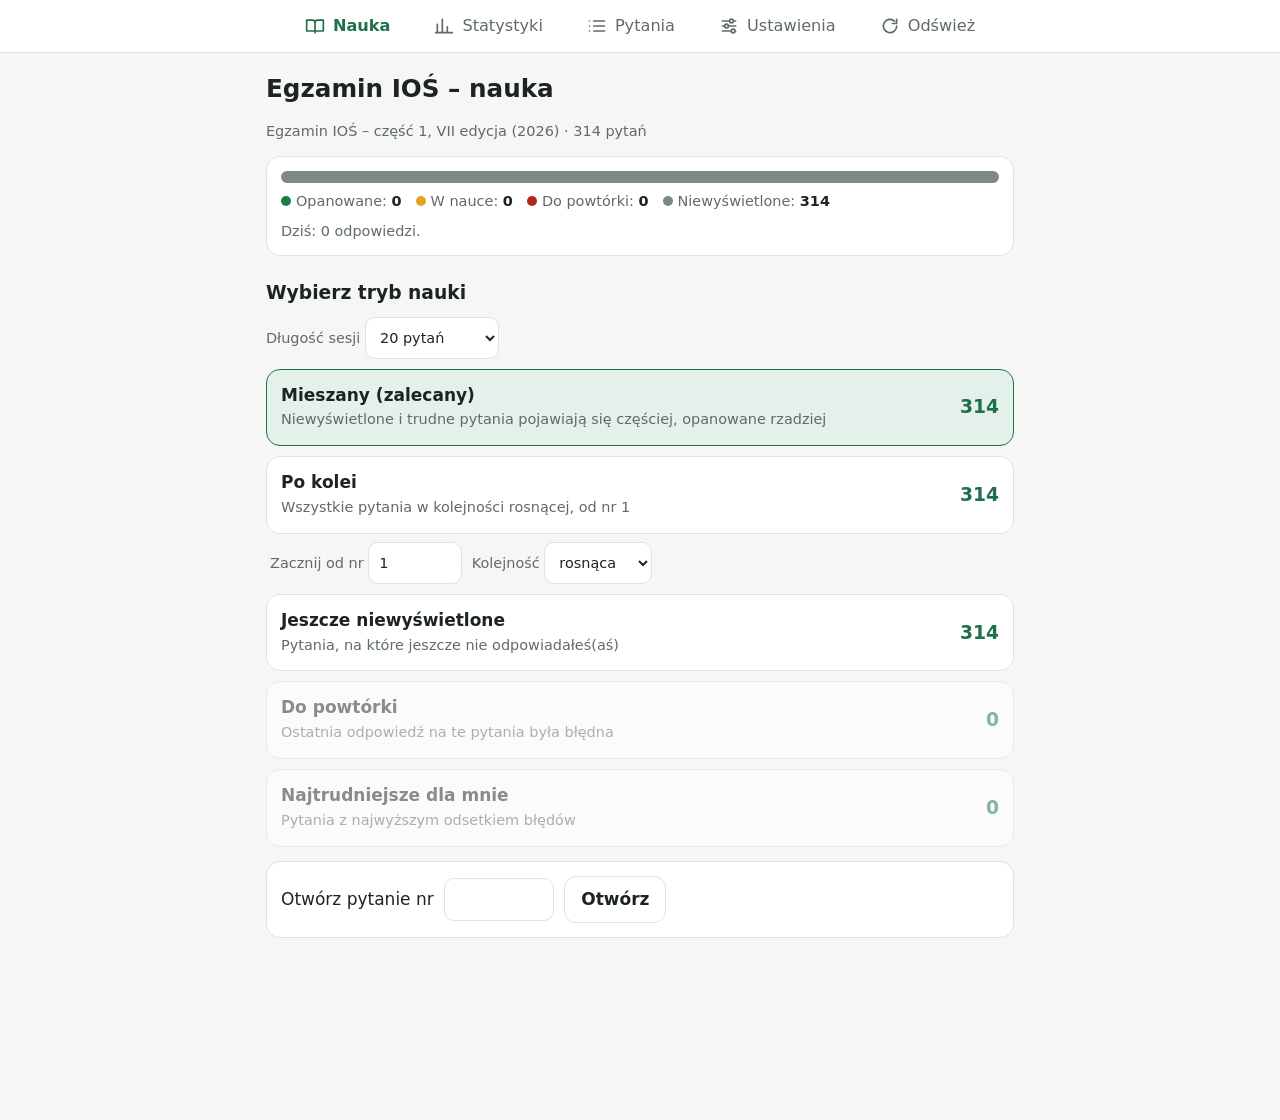
==== commit 587417ea: "Add files via upload" ====
--- a/nauka-egzamin-ios-offline.html
+++ b/nauka-egzamin-ios-offline.html
@@ -214,6 +214,7 @@
 
 .kh { font-weight: 400; opacity: .7; }
 @media (max-width: 759px) { .kh { display: none; } }
+.seqopt { margin: -2px 0 10px; padding-left: 4px; }
 
 </style>
 </head>
@@ -232,7 +233,7 @@
 <script>
 'use strict';
 /* Egzamin IOŚ – aplikacja do nauki. Bez zależności, dane tylko lokalnie (localStorage). */
-const APP_VERSION = '1.1.6';
+const APP_VERSION = '1.1.7';
 
 /* ---------- narzędzia ---------- */
 const $ = (s, el = document) => el.querySelector(s);
@@ -387,7 +388,8 @@
   if (mode === 'seq') {
     list = Q.slice();
     let at = Math.max(0, list.findIndex(p => String(p.id) === String(state.seq)));
-    list = list.slice(at).concat(list.slice(0, at));
+    list = state.dir === 'desc' ? list.slice(0, at + 1).reverse().concat(list.slice(at + 1).reverse())
+      : list.slice(at).concat(list.slice(0, at));
   } else if (mode === 'mix') {
     const w = { new: 3, hard: 4, learning: 2, mastered: 0.5 };
     list = pool().map(p => ({ p, k: -Math.log(Math.random()) / w[st(p)] })).sort((a, b) => a.k - b.k).map(x => x.p);
@@ -596,12 +598,21 @@
       <select id="limit">${limitOpts(N)}</select></label>
       <span id="limitCustom" class="row" style="display:none;gap:6px"><input type="number" id="limitN" min="1" max="${N - 1}" inputmode="numeric" placeholder="1–${N - 1}" style="width:5.5rem"><button class="btn" id="limitOk">OK</button></span></div>
     ${mode('mix', 'Mieszany (zalecany)', 'Niewyświetlone i trudne pytania pojawiają się częściej, opanowane rzadziej', true)}
-    ${mode('seq', 'Po kolei', `Wszystkie pytania w kolejności z pliku, od nr ${esc(seqAt)}`)}
+    ${mode('seq', 'Po kolei', `Wszystkie pytania w kolejności ${state.dir === 'desc' ? 'malejącej' : 'rosnącej'}, od nr ${esc(seqAt)}`)}
+    <div class="row seqopt"><label class="small muted">Zacznij od nr <input type="number" id="seqStart" min="1" inputmode="numeric" value="${esc(seqAt)}" style="width:5.5rem"></label>
+      <label class="small muted">Kolejność <select id="seqDir"><option value="asc" ${state.dir === 'desc' ? '' : 'selected'}>rosnąca</option><option value="desc" ${state.dir === 'desc' ? 'selected' : ''}>malejąca</option></select></label></div>
     ${mode('new', 'Jeszcze niewyświetlone', 'Pytania, na które jeszcze nie odpowiadałeś(aś)')}
     ${mode('wrong', 'Do powtórki', 'Ostatnia odpowiedź na te pytania była błędna')}
     ${mode('hardest', 'Najtrudniejsze dla mnie', 'Pytania z najwyższym odsetkiem błędów')}
     <div class="card row" style="margin-top:14px"><label for="goto">Otwórz pytanie nr</label>
       <input type="number" id="goto" min="1" inputmode="numeric" style="width:6.5rem"><button class="btn" data-act="goto">Otwórz</button></div>`;
+  const subSeq = () => { const t = $('[data-mode=seq] .t span'); if (t) t.textContent = `Wszystkie pytania w kolejności ${state.dir === 'desc' ? 'malejącej' : 'rosnącej'}, od nr ${state.seq != null && byId.has(String(state.seq)) ? state.seq : Q[0].id}`; };
+  $('#seqStart').onchange = e => {
+    const v = String(Math.floor(+e.target.value));
+    if (!byId.has(v)) { toast('Nie ma pytania o takim numerze.'); e.target.value = seqAt; return; }
+    state.seq = byId.get(v).id; saveState(); subSeq();
+  };
+  $('#seqDir').onchange = e => { state.dir = e.target.value; saveState(); subSeq(); };
   const limitSel = $('#limit'), limitBox = $('#limitCustom'), limitN = $('#limitN');
   const applyCustom = () => {
     const v = Math.floor(+limitN.value);
